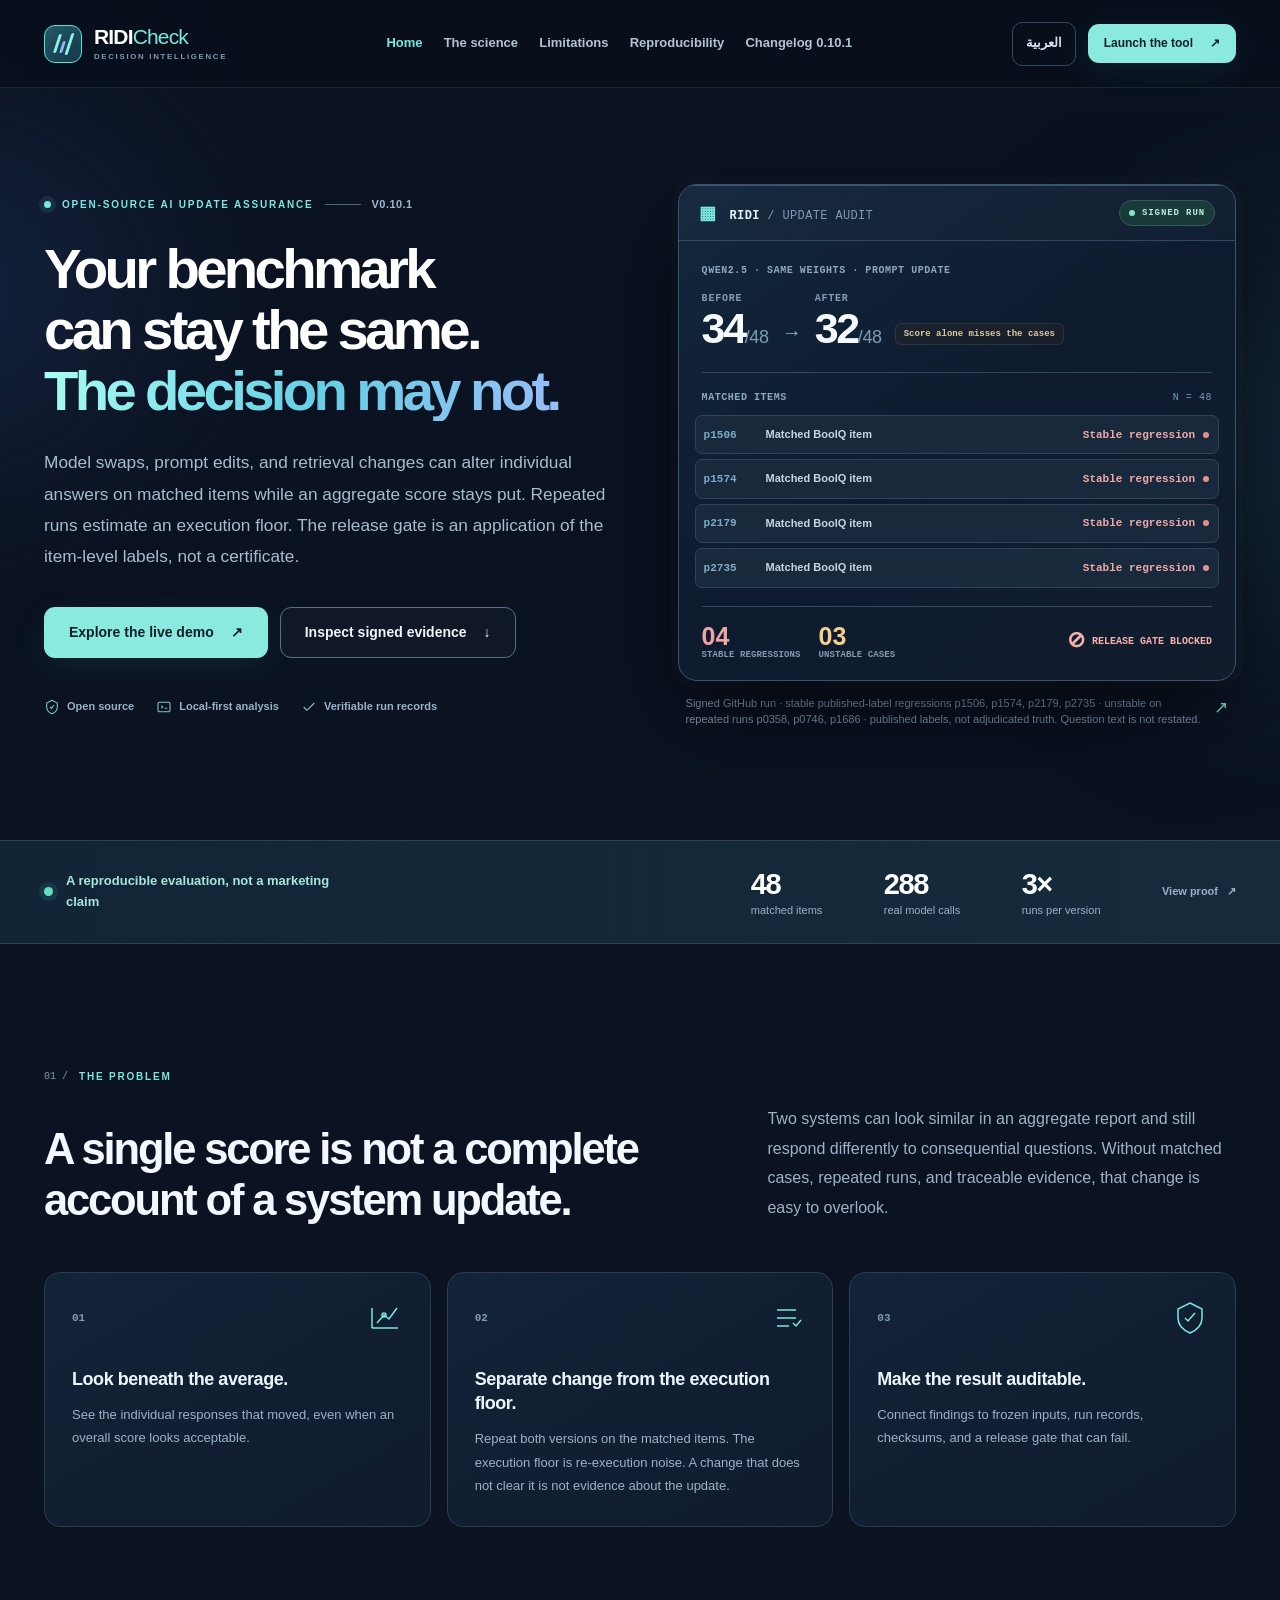
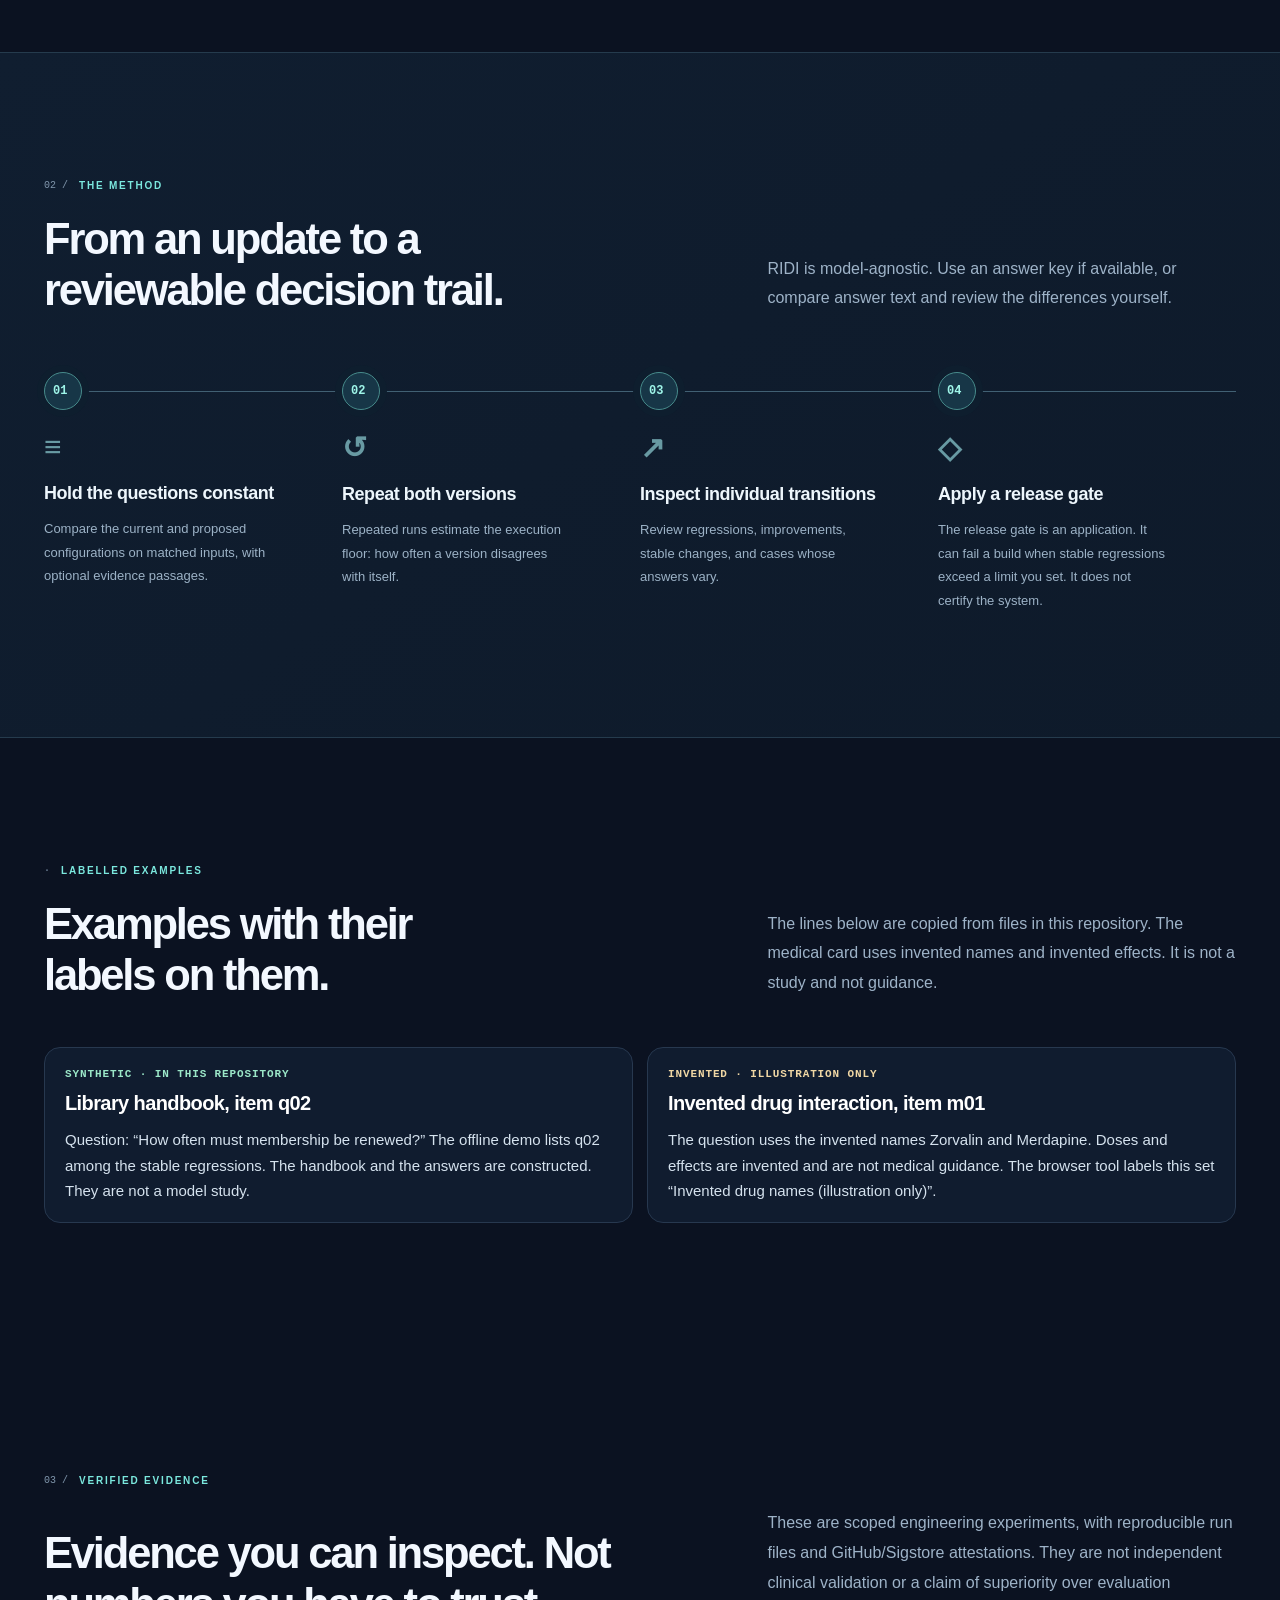
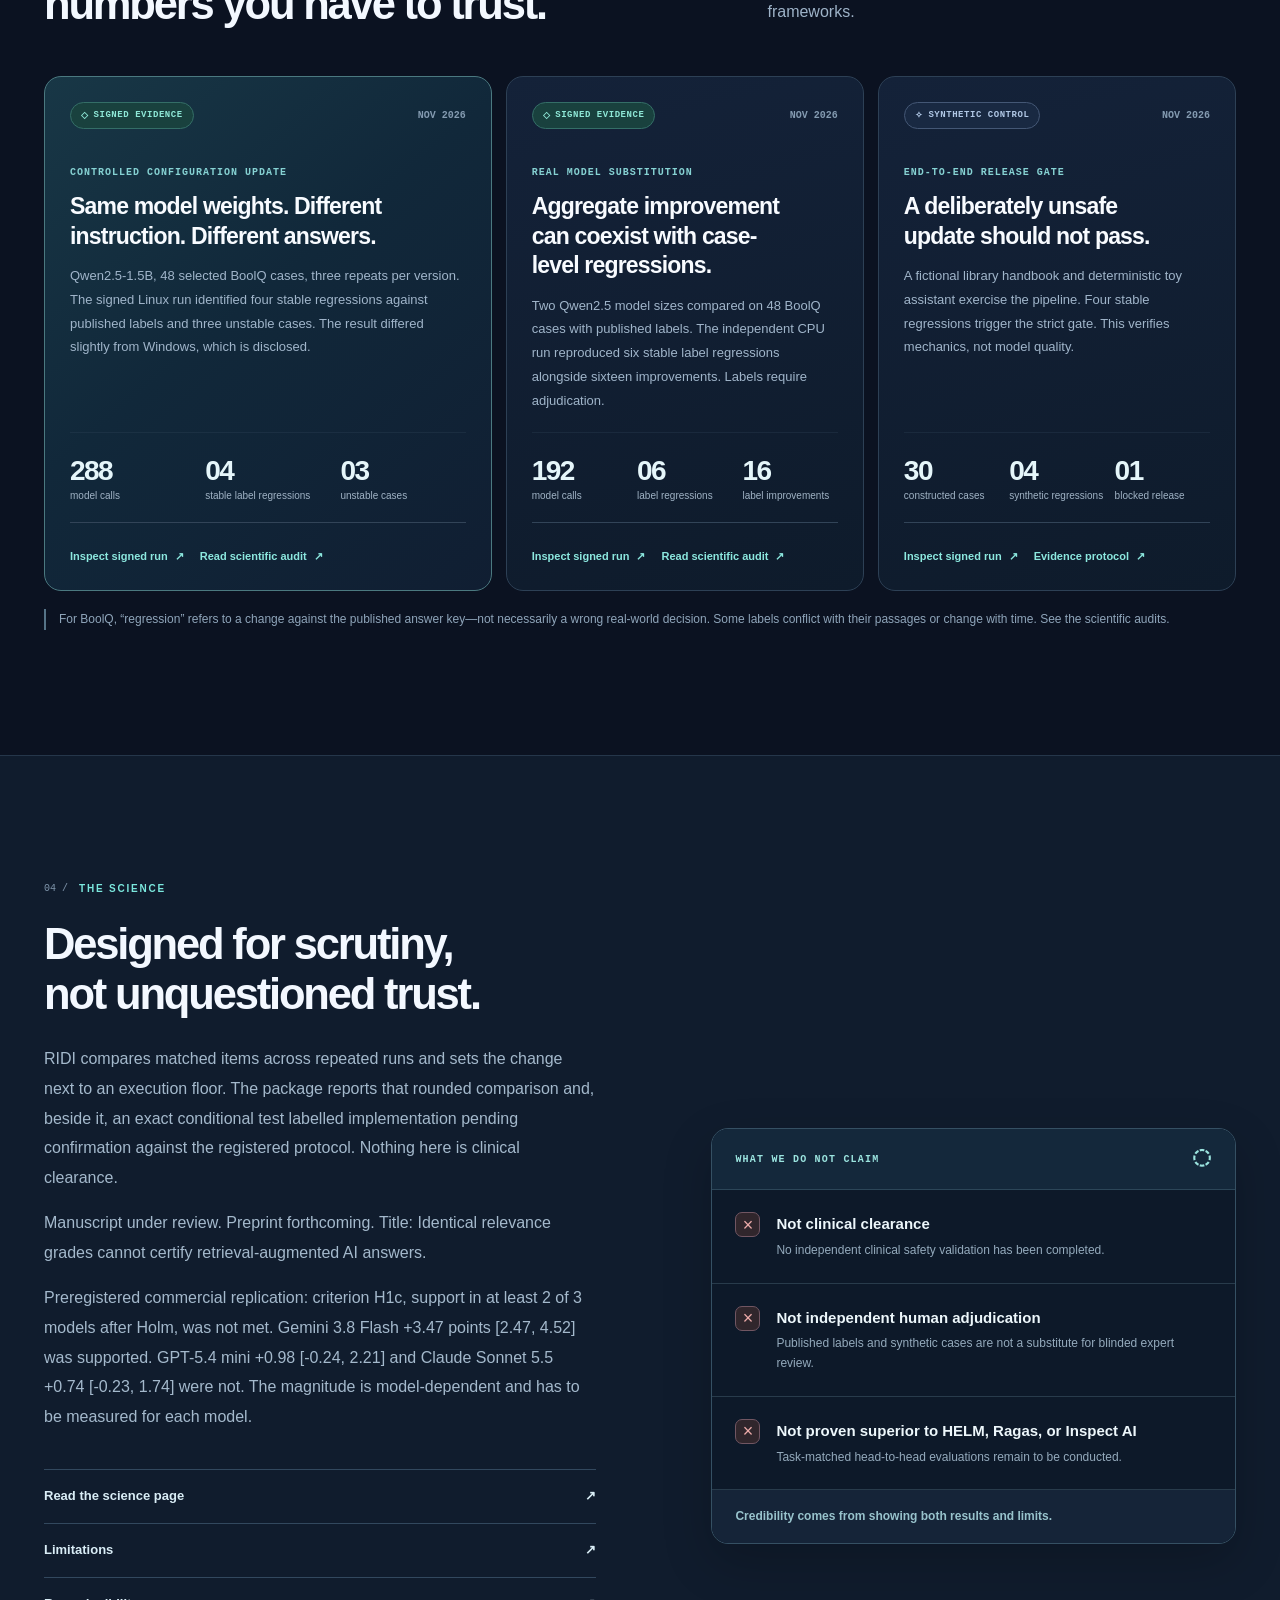
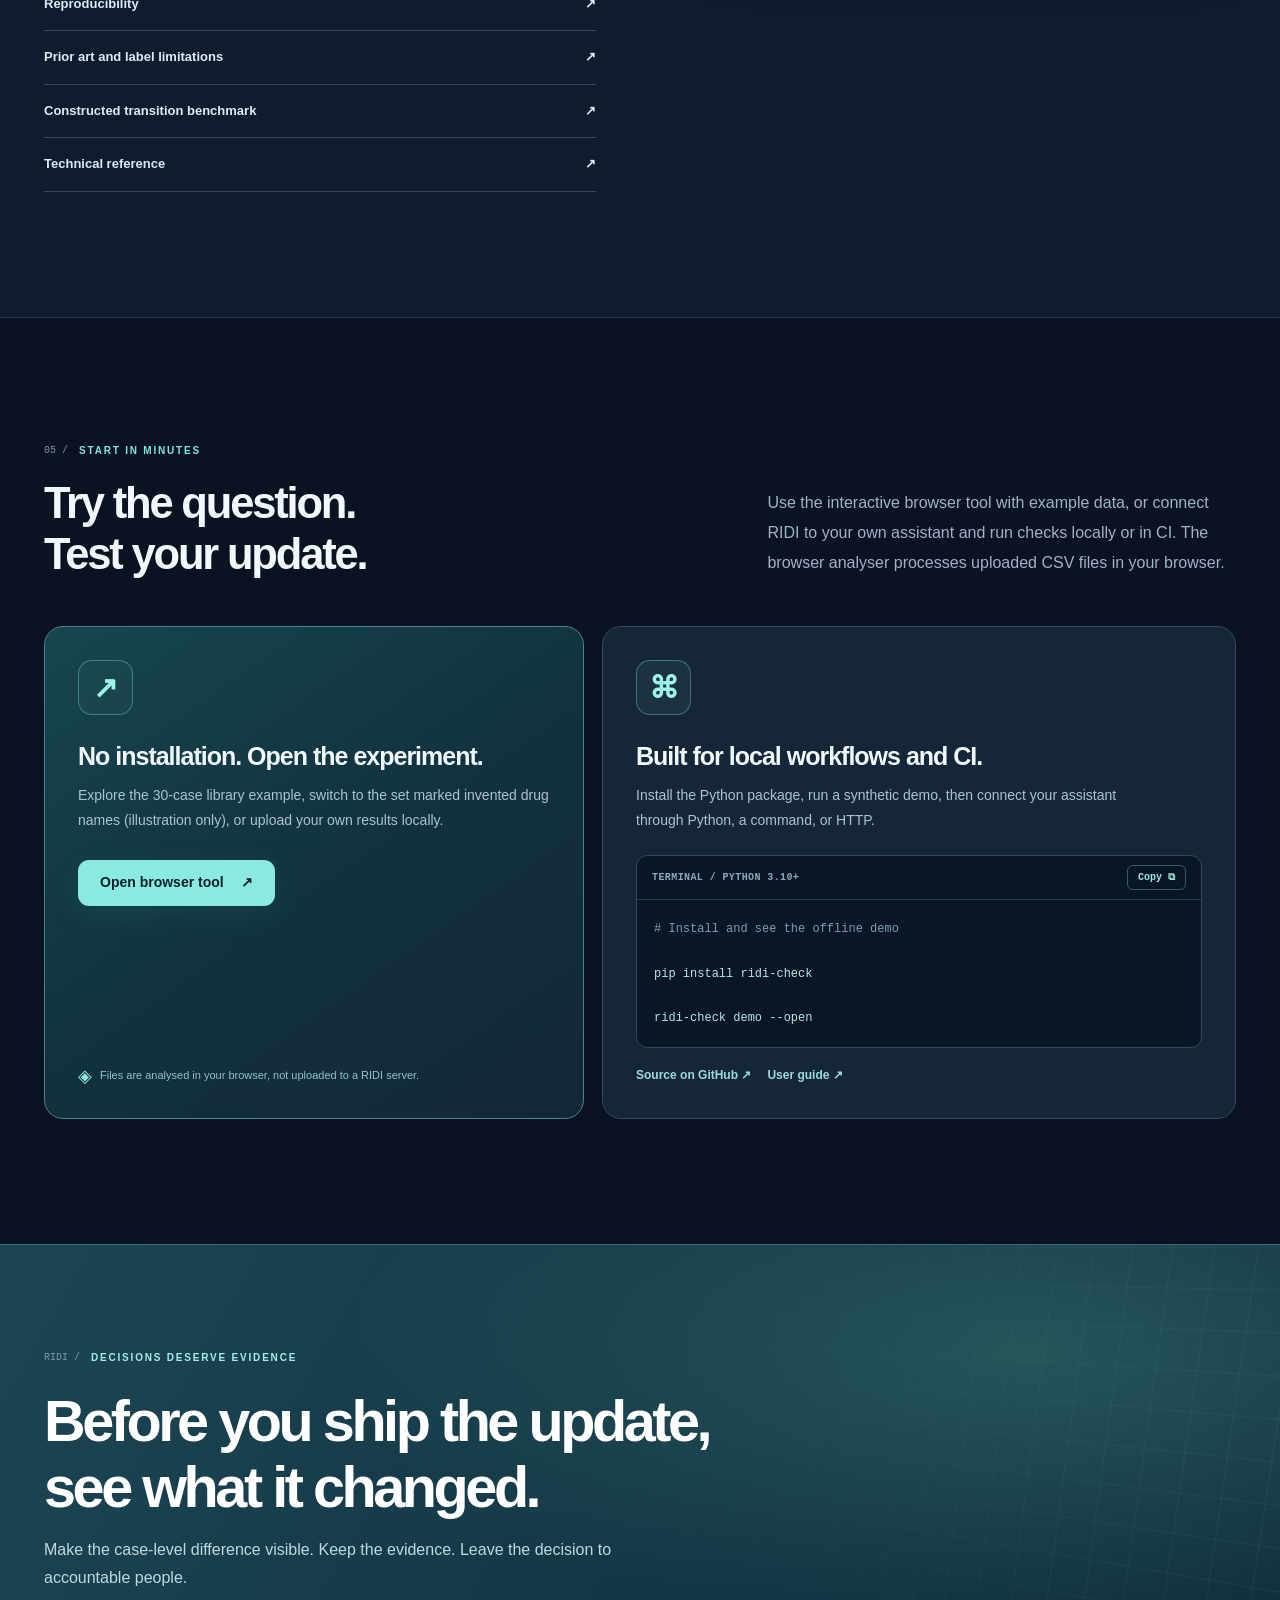
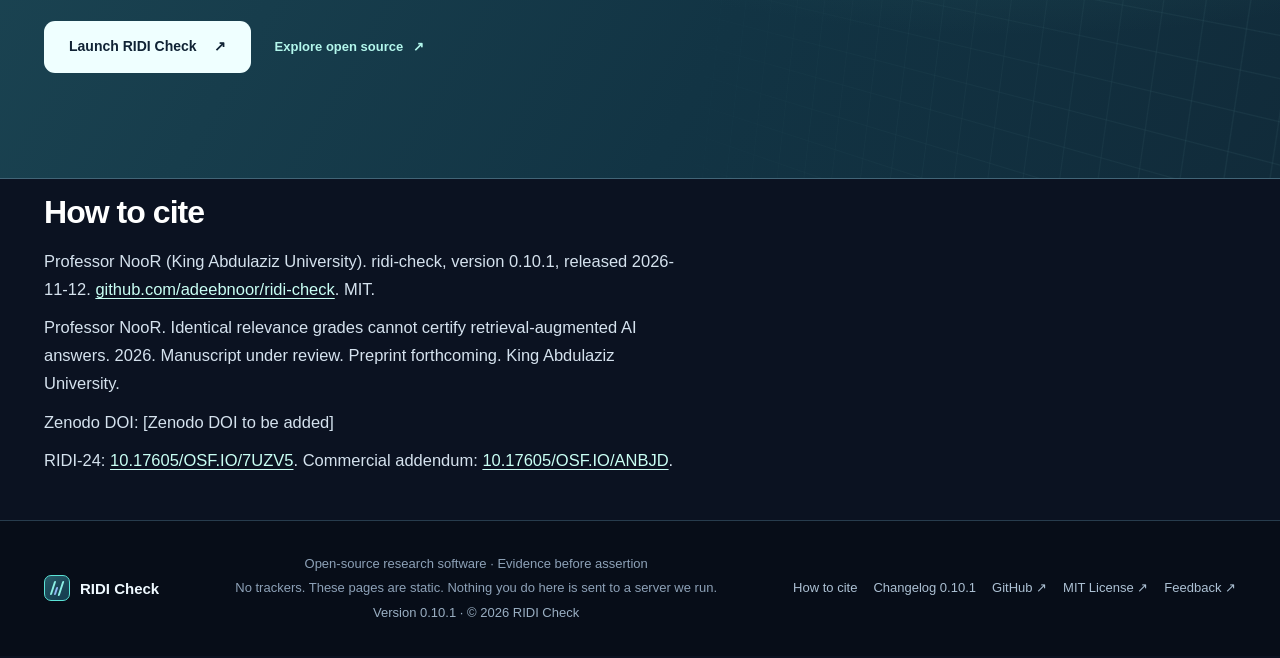
==== index.html @ 05c7e0d1 "Bring the public site in line with research-software practice. Shared navigation, citation metadata," ====
<!doctype html>
<html lang="en" dir="ltr">
<head>
  <meta charset="utf-8">
  <meta name="viewport" content="width=device-width, initial-scale=1, viewport-fit=cover">
  <meta name="theme-color" content="#0b1221">
  <meta name="description" content="RIDI Check examines how AI system updates change individual answers, not just aggregate scores. Repeat runs, inspect transitions, and verify signed evaluation evidence. Open source.">
  <meta property="og:type" content="website">
  <meta property="og:title" content="RIDI Check — Decisions deserve more than a score">
  <meta property="og:description" content="See the answer changes that aggregate scores can hide. Repeat, review, and verify AI updates with auditable evidence.">
  <meta property="og:url" content="https://adeebnoor.github.io/ridi-check/">
  <meta property="og:image" content="https://adeebnoor.github.io/ridi-check/assets/og-card.png">
  <meta property="og:image:type" content="image/png">
  <meta property="og:image:width" content="1200">
  <meta property="og:image:height" content="630">
  <meta name="twitter:card" content="summary_large_image">
  <meta name="color-scheme" content="dark">
  <meta name="referrer" content="no-referrer">
  <meta http-equiv="Content-Security-Policy" content="default-src 'self'; script-src 'self' 'sha256-CpORS9zPgYGpFC2zSG7kguyPdAtfbXlr6a6F9DjaNe8='; style-src 'self'; img-src 'self'; font-src 'self'; connect-src 'none'; object-src 'none'; base-uri 'self'; form-action 'none'">
  <meta name="citation_title" content="ridi-check">
  <meta name="citation_author" content="Professor NooR">
  <meta name="citation_publication_date" content="2026/11/12">
  <meta name="citation_language" content="en">
  <meta name="citation_public_url" content="https://github.com/adeebnoor/ridi-check">
  <meta name="citation_abstract" content="Compare two versions of a retrieval-augmented assistant on matched items. Repeated runs estimate an execution floor. The release gate is an application of the item-level labels.">
  <meta name="twitter:title" content="RIDI Check — Decisions deserve more than a score">
  <meta name="twitter:description" content="See the answer changes that aggregate scores can hide. Repeat, review, and verify AI updates with auditable evidence.">
  <meta name="twitter:image" content="https://adeebnoor.github.io/ridi-check/assets/og-card.png">
  <link rel="canonical" href="https://adeebnoor.github.io/ridi-check/">
  <link rel="icon" type="image/svg+xml" href="./assets/favicon.svg">
  <link rel="stylesheet" href="./assets/site.css">
  <script type="application/ld+json">{"@context":"https://schema.org","@graph":[{"@type":"SoftwareSourceCode","name":"ridi-check","description":"Compare two versions of a retrieval-augmented assistant on matched items. Repeated runs estimate an execution floor. The release gate is an application of the item-level labels.","codeRepository":"https://github.com/adeebnoor/ridi-check","url":"https://adeebnoor.github.io/ridi-check/","version":"0.10.1","datePublished":"2026-11-12","license":"https://opensource.org/licenses/MIT","programmingLanguage":"Python","author":{"@type":"Person","name":"Professor NooR","affiliation":{"@type":"CollegeOrUniversity","name":"King Abdulaziz University"}}},{"@type":"ScholarlyArticle","name":"Identical relevance grades cannot certify retrieval-augmented AI answers","author":{"@type":"Person","name":"Professor NooR","affiliation":{"@type":"CollegeOrUniversity","name":"King Abdulaziz University"}},"datePublished":"2026","description":"Manuscript under review. Preprint forthcoming. [Zenodo DOI to be added]","isAccessibleForFree":true}]}</script>
  <script src="./assets/site.js" defer></script>
  <title>RIDI Check — Decisions deserve more than a score</title>
</head>
<body>
  <a class="skip-link" href="#main" data-i18n="skip">Skip to content</a>
  <div class="ambient ambient-a" aria-hidden="true"></div>
  <div class="ambient ambient-b" aria-hidden="true"></div>

  <header class="site-header">
    <div class="shell header-inner">
      <a class="brand" href="#top">
        <span class="brand-symbol" aria-hidden="true"><span></span><span></span><span></span></span>
        <span class="brand-type">RIDI<span class="brand-light">Check</span><small>DECISION INTELLIGENCE</small></span>
      </a>
      <nav class="nav-links" id="primaryNav" aria-label="Main navigation">
        <a href="./index.html" data-i18n="navHome" aria-current="page">Home</a>
        <a href="./research.html" data-i18n="navScience">The science</a>
        <a href="./limitations.html" data-i18n="navLimits">Limitations</a>
        <a href="./reproducibility.html" data-i18n="navRepro">Reproducibility</a>
        <a href="https://github.com/adeebnoor/ridi-check/blob/main/CHANGELOG.md" target="_blank" rel="noopener noreferrer" data-i18n="navChangelog">Changelog 0.10.1</a>
      </nav>
      <div class="header-actions">
        <button type="button" class="lang-switch" id="langSwitch" aria-label="Switch to Arabic" lang="ar">العربية</button>
        <a class="btn btn-primary btn-sm header-cta" href="./web/ridi-update-check.html"><span data-i18n="launch">Launch the tool</span><span class="arrow" aria-hidden="true">↗</span></a>
        <button class="menu-toggle" type="button" id="menuToggle" aria-controls="primaryNav" aria-expanded="false" aria-label="Open navigation"><span></span><span></span></button>
      </div>
    </div>
  </header>

  <main id="main">
    <section class="hero shell" id="top" aria-labelledby="heroTitle">
      <div class="hero-copy">
        <div class="eyebrow"><span class="pulse-dot" aria-hidden="true"></span><span data-i18n="eyebrow">OPEN-SOURCE AI UPDATE ASSURANCE</span><span class="eyebrow-line"></span><span class="eyebrow-v">v0.10.1</span></div>
        <h1 id="heroTitle"><span data-i18n="heroLine1">Your benchmark</span><span data-i18n="heroLine2">can stay the same.</span><span class="hero-em" data-i18n="heroLine3">The decision may not.</span></h1>
        <p class="hero-lead" data-i18n="heroLead">Model swaps, prompt edits, and retrieval changes can alter individual answers on matched items while an aggregate score stays put. Repeated runs estimate an execution floor. The release gate is an application of the item-level labels, not a certificate.</p>
        <div class="hero-actions">
          <a class="btn btn-primary btn-lg" href="./web/ridi-update-check.html"><span data-i18n="heroCta">Explore the live demo</span><span aria-hidden="true">↗</span></a>
          <a class="btn btn-outline btn-lg" href="#evidence"><span data-i18n="heroSecondary">Inspect signed evidence</span><span aria-hidden="true">↓</span></a>
        </div>
        <div class="hero-trust">
          <span><svg viewBox="0 0 24 24" fill="none" stroke="currentColor" stroke-width="1.6" aria-hidden="true"><path d="M12 2 4 6v6c0 5 3.4 8.5 8 10 4.6-1.5 8-5 8-10V6l-8-4Z"/><path d="m9 12 2 2 4-5"/></svg><span data-i18n="trustOpen">Open source</span></span>
          <span><svg viewBox="0 0 24 24" fill="none" stroke="currentColor" stroke-width="1.6" aria-hidden="true"><rect x="3" y="5" width="18" height="14" rx="2"/><path d="m8 10 2 2-2 2M13 14h4"/></svg><span data-i18n="trustLocal">Local-first analysis</span></span>
          <span><svg viewBox="0 0 24 24" fill="none" stroke="currentColor" stroke-width="1.6" aria-hidden="true"><path d="m4 12 5 5L20 6"/></svg><span data-i18n="trustEvidence">Verifiable run records</span></span>
        </div>
      </div>

      <div class="hero-visual" role="figure" aria-label="Signed GitHub run: 34 of 48 before, 32 of 48 after, four stable published-label regressions (p1506, p1574, p2179, p2735) and three unstable cases (p0358, p0746, p1686). Question text is not restated.">
        <div class="visual-glow" aria-hidden="true"></div>
        <div class="monitor">
          <div class="monitor-top">
            <div class="monitor-logo"><span class="mini-grid" aria-hidden="true">▦</span> RIDI<span class="mono-muted"> / UPDATE AUDIT</span></div>
            <span class="monitor-status"><span class="status-dot"></span><span data-i18n="monitorSigned">SIGNED RUN</span></span>
          </div>
          <div class="monitor-body">
            <div class="monitor-overline" data-i18n="monitorStudy">QWEN2.5 · SAME WEIGHTS · PROMPT UPDATE</div>
            <div class="score-comparison">
              <div><span class="metric-label" data-i18n="monitorBefore">BEFORE</span><strong>34<span>/48</span></strong></div>
              <span class="score-comparison-arrow" aria-hidden="true">→</span>
              <div><span class="metric-label" data-i18n="monitorAfter">AFTER</span><strong>32<span>/48</span></strong></div>
              <span class="score-pill" data-i18n="monitorNotEnough">Score alone misses the cases</span>
            </div>
            <div class="monitor-divider"></div>
            <div class="monitor-subhead"><span data-i18n="monitorTransitions">MATCHED ITEMS</span><span class="mono-muted">N = 48</span></div>
            <ul class="transition-list">
              <li class="transition-row"><span class="trans-id">p1506</span><span class="trans-question" data-i18n="caseItem">Matched BoolQ item</span><span class="trans-answer"><strong data-i18n="caseReg">Stable regression</strong></span><span class="trans-indicator" aria-hidden="true"></span></li>
              <li class="transition-row"><span class="trans-id">p1574</span><span class="trans-question" data-i18n="caseItem">Matched BoolQ item</span><span class="trans-answer"><strong data-i18n="caseReg">Stable regression</strong></span><span class="trans-indicator" aria-hidden="true"></span></li>
              <li class="transition-row"><span class="trans-id">p2179</span><span class="trans-question" data-i18n="caseItem">Matched BoolQ item</span><span class="trans-answer"><strong data-i18n="caseReg">Stable regression</strong></span><span class="trans-indicator" aria-hidden="true"></span></li>
              <li class="transition-row"><span class="trans-id">p2735</span><span class="trans-question" data-i18n="caseItem">Matched BoolQ item</span><span class="trans-answer"><strong data-i18n="caseReg">Stable regression</strong></span><span class="trans-indicator" aria-hidden="true"></span></li>
            </ul>
            <div class="monitor-bottom">
              <div class="flag-stat"><span class="flag-num">04</span><span data-i18n="flagReg">STABLE REGRESSIONS</span></div>
              <div class="flag-stat"><span class="flag-num warning">03</span><span data-i18n="flagUnst">UNSTABLE CASES</span></div>
              <span class="release-state"><span aria-hidden="true">⊘</span><span data-i18n="releaseBlocked">RELEASE GATE BLOCKED</span></span>
            </div>
          </div>
        </div>
        <div class="visual-caption"><span data-i18n="visualCaption">Signed GitHub run · stable published-label regressions p1506, p1574, p2179, p2735 · unstable on repeated runs p0358, p0746, p1686 · published labels, not adjudicated truth. Question text is not restated.</span><a href="https://github.com/adeebnoor/ridi-check/actions/runs/43317397792" target="_blank" rel="noopener noreferrer" aria-label="View the signed run on GitHub">↗</a></div>
      </div>
    </section>

    <div class="evidence-ribbon">
      <div class="shell ribbon-inner">
        <div class="ribbon-title"><span class="ribbon-dot"></span><span data-i18n="ribbonTitle">A reproducible evaluation, not a marketing claim</span></div>
        <div class="ribbon-facts">
          <div><strong>48</strong><span data-i18n="ribbonCases">matched items</span></div>
          <div><strong>288</strong><span data-i18n="ribbonCalls">real model calls</span></div>
          <div><strong>3×</strong><span data-i18n="ribbonRepeats">runs per version</span></div>
          <a href="https://github.com/adeebnoor/ridi-check/actions/runs/43317397792" target="_blank" rel="noopener noreferrer" class="ribbon-link"><span data-i18n="ribbonProof">View proof</span><span aria-hidden="true">↗</span></a>
        </div>
      </div>
    </div>

    <section class="section shell" id="problem">
      <div class="section-intro">
        <span class="section-kicker"><span class="kicker-index">01 /</span> <span data-i18n="whyKicker">THE PROBLEM</span></span>
        <div class="intro-grid">
          <h2 data-i18n="whyTitle">A single score is not a complete account of a system update.</h2>
          <p data-i18n="whyBody">Two systems can look similar in an aggregate report and still respond differently to consequential questions. Without matched cases, repeated runs, and traceable evidence, that change is easy to overlook.</p>
        </div>
      </div>
      <div class="principles">
        <article class="principle"><div class="principle-icon"><span>01</span><svg viewBox="0 0 36 36" fill="none" stroke="currentColor" stroke-width="1.5" aria-hidden="true"><path d="M5 28V8m0 20h26M10 23l7-8 5 4 8-11"/><circle cx="17" cy="15" r="2"/></svg></div><h3 data-i18n="p1Title">Look beneath the average.</h3><p data-i18n="p1Body">See the individual responses that moved, even when an overall score looks acceptable.</p></article>
          <article class="principle"><div class="principle-icon"><span>02</span><svg viewBox="0 0 36 36" fill="none" stroke="currentColor" stroke-width="1.5" aria-hidden="true"><path d="M8 10h19m-19 8h19m-19 8h12"/><path d="m24 23 3 3 5-6"/></svg></div><h3 data-i18n="p2Title">Separate change from the execution floor.</h3><p data-i18n="p2Body">Repeat both versions on the matched items. The execution floor is re-execution noise. A change that does not clear it is not evidence about the update.</p></article>
        <article class="principle"><div class="principle-icon"><span>03</span><svg viewBox="0 0 36 36" fill="none" stroke="currentColor" stroke-width="1.5" aria-hidden="true"><path d="m18 3 12 6v9c0 7-5 12-12 15C11 30 6 25 6 18V9L18 3Z"/><path d="m13 18 3 3 7-8"/></svg></div><h3 data-i18n="p3Title">Make the result auditable.</h3><p data-i18n="p3Body">Connect findings to frozen inputs, run records, checksums, and a release gate that can fail.</p></article>
      </div>
    </section>

    <section class="section method-section" id="method">
      <div class="shell">
        <div class="section-intro">
          <span class="section-kicker"><span class="kicker-index">02 /</span> <span data-i18n="howKicker">THE METHOD</span></span>
          <div class="intro-grid"><h2 data-i18n="howTitle">From an update to a reviewable decision trail.</h2><p data-i18n="howBody">RIDI is model-agnostic. Use an answer key if available, or compare answer text and review the differences yourself.</p></div>
        </div>
        <div class="steps">
          <article class="step"><span class="step-number">01</span><div class="step-icon" aria-hidden="true">≡</div><h3 data-i18n="step1Title">Hold the questions constant</h3><p data-i18n="step1Body">Compare the current and proposed configurations on matched inputs, with optional evidence passages.</p></article>
          <article class="step"><span class="step-number">02</span><div class="step-icon" aria-hidden="true">↺</div><h3 data-i18n="step2Title">Repeat both versions</h3><p data-i18n="step2Body">Repeated runs estimate the execution floor: how often a version disagrees with itself.</p></article>
          <article class="step"><span class="step-number">03</span><div class="step-icon" aria-hidden="true">↗</div><h3 data-i18n="step3Title">Inspect individual transitions</h3><p data-i18n="step3Body">Review regressions, improvements, stable changes, and cases whose answers vary.</p></article>
          <article class="step"><span class="step-number">04</span><div class="step-icon" aria-hidden="true">◇</div><h3 data-i18n="step4Title">Apply a release gate</h3><p data-i18n="step4Body">The release gate is an application. It can fail a build when stable regressions exceed a limit you set. It does not certify the system.</p></article>
        </div>
      </div>
    </section>

    <section class="section shell" id="examples" aria-labelledby="examplesTitle">
      <div class="section-intro">
        <span class="section-kicker"><span class="kicker-index">·</span> <span data-i18n="examplesKicker">LABELLED EXAMPLES</span></span>
        <div class="intro-grid">
          <h2 id="examplesTitle" data-i18n="examplesTitle">Examples with their labels on them.</h2>
          <p data-i18n="examplesBody">The lines below are copied from files in this repository. The medical card uses invented names and invented effects. It is not a study and not guidance.</p>
        </div>
      </div>
      <div class="example-grid">
        <article class="example-card">
          <p class="example-kicker safe" data-i18n="ex1Kicker">SYNTHETIC · IN THIS REPOSITORY</p>
          <h3 data-i18n="ex1Title">Library handbook, item q02</h3>
          <p data-i18n="ex1Body">Question: “How often must membership be renewed?” The offline demo lists q02 among the stable regressions. The handbook and the answers are constructed. They are not a model study.</p>
        </article>
        <article class="example-card">
          <p class="example-kicker" data-i18n="ex2Kicker">INVENTED · ILLUSTRATION ONLY</p>
          <h3 data-i18n="ex2Title">Invented drug interaction, item m01</h3>
          <p data-i18n="ex2Body">The question uses the invented names Zorvalin and Merdapine. Doses and effects are invented and are not medical guidance. The browser tool labels this set “Invented drug names (illustration only)”.</p>
        </article>
      </div>
    </section>

    <section class="section shell" id="evidence">
      <div class="section-intro">
        <span class="section-kicker"><span class="kicker-index">03 /</span> <span data-i18n="evidenceKicker">VERIFIED EVIDENCE</span></span>
        <div class="intro-grid"><h2 data-i18n="evidenceTitle">Evidence you can inspect. Not numbers you have to trust.</h2><p data-i18n="evidenceBody">These are scoped engineering experiments, with reproducible run files and GitHub/Sigstore attestations. They are not independent clinical validation or a claim of superiority over evaluation frameworks.</p></div>
      </div>
      <div class="evidence-grid">
        <article class="evidence-card evidence-primary">
          <div class="evidence-meta"><span class="proof-mark"><span aria-hidden="true">◇</span> <span data-i18n="signedEvidence">SIGNED EVIDENCE</span></span><span class="date">NOV 2026</span></div>
          <div class="evidence-content"><span class="evidence-type" data-i18n="study1Type">CONTROLLED CONFIGURATION UPDATE</span><h3 data-i18n="study1Title">Same model weights. Different instruction. Different answers.</h3><p data-i18n="study1Body">Qwen2.5-1.5B, 48 selected BoolQ cases, three repeats per version. The signed Linux run identified four stable regressions against published labels and three unstable cases. The result differed slightly from Windows, which is disclosed.</p></div>
          <div class="evidence-numbers"><div><strong>288</strong><span data-i18n="studyCalls">model calls</span></div><div><strong>04</strong><span data-i18n="study1Reg">stable label regressions</span></div><div><strong>03</strong><span data-i18n="study1Var">unstable cases</span></div></div>
          <div class="evidence-links"><a href="https://github.com/adeebnoor/ridi-check/actions/runs/43317397792" target="_blank" rel="noopener noreferrer"><span data-i18n="seeSignedRun">Inspect signed run</span><span aria-hidden="true">↗</span></a><a href="https://github.com/adeebnoor/ridi-check/blob/main/docs/research/same_weights_prompt_update_20261113.md" target="_blank" rel="noopener noreferrer"><span data-i18n="readStudy">Read scientific audit</span><span aria-hidden="true">↗</span></a></div>
        </article>
        <article class="evidence-card">
          <div class="evidence-meta"><span class="proof-mark"><span aria-hidden="true">◇</span> <span data-i18n="signedEvidence">SIGNED EVIDENCE</span></span><span class="date">NOV 2026</span></div>
          <div class="evidence-content"><span class="evidence-type" data-i18n="study2Type">REAL MODEL SUBSTITUTION</span><h3 data-i18n="study2Title">Aggregate improvement can coexist with case-level regressions.</h3><p data-i18n="study2Body">Two Qwen2.5 model sizes compared on 48 BoolQ cases with published labels. The independent CPU run reproduced six stable label regressions alongside sixteen improvements. Labels require adjudication.</p></div>
          <div class="evidence-numbers"><div><strong>192</strong><span data-i18n="studyCalls">model calls</span></div><div><strong>06</strong><span data-i18n="study2Reg">label regressions</span></div><div><strong>16</strong><span data-i18n="study2Gain">label improvements</span></div></div>
          <div class="evidence-links"><a href="https://github.com/adeebnoor/ridi-check/actions/runs/43312668253" target="_blank" rel="noopener noreferrer"><span data-i18n="seeSignedRun">Inspect signed run</span><span aria-hidden="true">↗</span></a><a href="https://github.com/adeebnoor/ridi-check/blob/main/experiments/qwen_cpu_pilot/SCIENTIFIC_AUDIT.md" target="_blank" rel="noopener noreferrer"><span data-i18n="readStudy">Read scientific audit</span><span aria-hidden="true">↗</span></a></div>
        </article>
        <article class="evidence-card">
          <div class="evidence-meta"><span class="proof-mark proof-mark-muted"><span aria-hidden="true">✧</span> <span data-i18n="syntheticControl">SYNTHETIC CONTROL</span></span><span class="date">NOV 2026</span></div>
          <div class="evidence-content"><span class="evidence-type" data-i18n="study3Type">END-TO-END RELEASE GATE</span><h3 data-i18n="study3Title">A deliberately unsafe update should not pass.</h3><p data-i18n="study3Body">A fictional library handbook and deterministic toy assistant exercise the pipeline. Four stable regressions trigger the strict gate. This verifies mechanics, not model quality.</p></div>
          <div class="evidence-numbers"><div><strong>30</strong><span data-i18n="study3Cases">constructed cases</span></div><div><strong>04</strong><span data-i18n="study3Reg">synthetic regressions</span></div><div><strong>01</strong><span data-i18n="study3Gate">blocked release</span></div></div>
          <div class="evidence-links"><a href="https://github.com/adeebnoor/ridi-check/actions/runs/43308859544" target="_blank" rel="noopener noreferrer"><span data-i18n="seeSignedRun">Inspect signed run</span><span aria-hidden="true">↗</span></a><a href="https://github.com/adeebnoor/ridi-check/blob/main/docs/EVIDENCE.md" target="_blank" rel="noopener noreferrer"><span data-i18n="readProtocol">Evidence protocol</span><span aria-hidden="true">↗</span></a></div>
        </article>
      </div>
      <p class="evidence-footnote" data-i18n="evidenceFootnote">For BoolQ, “regression” refers to a change against the published answer key—not necessarily a wrong real-world decision. Some labels conflict with their passages or change with time. See the scientific audits.</p>
    </section>

    <section class="section research-section" id="research">
      <div class="shell research-grid">
        <div class="research-copy">
          <span class="section-kicker"><span class="kicker-index">04 /</span> <span data-i18n="researchKicker">THE SCIENCE</span></span>
          <h2 data-i18n="researchTitle">Designed for scrutiny, not unquestioned trust.</h2>
          <p data-i18n="researchBody">RIDI compares matched items across repeated runs and sets the change next to an execution floor. The package reports that rounded comparison and, beside it, an exact conditional test labelled implementation pending confirmation against the registered protocol. Nothing here is clinical clearance.</p>
          <p data-i18n="manuscriptLine">Manuscript under review. Preprint forthcoming. Title: Identical relevance grades cannot certify retrieval-augmented AI answers.</p>
          <p data-i18n="replicationLine">Preregistered commercial replication: criterion H1c, support in at least 2 of 3 models after Holm, was not met. Gemini 3.8 Flash +3.47 points [2.47, 4.52] was supported. GPT-5.4 mini +0.98 [-0.24, 2.21] and Claude Sonnet 5.5 +0.74 [-0.23, 1.74] were not. The magnitude is model-dependent and has to be measured for each model.</p>
          <div class="research-links"><a href="./research.html"><span data-i18n="sciencePage">Read the science page</span><span aria-hidden="true">↗</span></a><a href="./limitations.html"><span data-i18n="navLimits">Limitations</span><span aria-hidden="true">↗</span></a><a href="./reproducibility.html"><span data-i18n="navRepro">Reproducibility</span><span aria-hidden="true">↗</span></a><a href="https://github.com/adeebnoor/ridi-check/blob/main/docs/research/prior_art_boolq_temporal_drift_20261113.md" target="_blank" rel="noopener noreferrer"><span data-i18n="priorArtLink">Prior art and label limitations</span><span aria-hidden="true">↗</span></a><a href="https://github.com/adeebnoor/ridi-check/tree/main/benchmarks/transitions" target="_blank" rel="noopener noreferrer"><span data-i18n="benchmarkLink">Constructed transition benchmark</span><span aria-hidden="true">↗</span></a><a href="https://github.com/adeebnoor/ridi-check/blob/main/docs/REFERENCE.md" target="_blank" rel="noopener noreferrer"><span data-i18n="referenceLink">Technical reference</span><span aria-hidden="true">↗</span></a></div>
        </div>
        <div class="research-panel">
          <div class="research-panel-header"><span data-i18n="researchNot">WHAT WE DO NOT CLAIM</span><span aria-hidden="true">◌</span></div>
          <div class="limit-row"><span class="limit-icon">×</span><div><h3 data-i18n="limit1Title">Not clinical clearance</h3><p data-i18n="limit1Body">No independent clinical safety validation has been completed.</p></div></div>
          <div class="limit-row"><span class="limit-icon">×</span><div><h3 data-i18n="limit2Title">Not independent human adjudication</h3><p data-i18n="limit2Body">Published labels and synthetic cases are not a substitute for blinded expert review.</p></div></div>
          <div class="limit-row"><span class="limit-icon">×</span><div><h3 data-i18n="limit3Title">Not proven superior to HELM, Ragas, or Inspect AI</h3><p data-i18n="limit3Body">Task-matched head-to-head evaluations remain to be conducted.</p></div></div>
          <div class="research-panel-footer"><span data-i18n="researchFooter">Credibility comes from showing both results and limits.</span></div>
        </div>
      </div>
    </section>

    <section class="section start-section shell" id="start">
      <div class="section-intro">
        <span class="section-kicker"><span class="kicker-index">05 /</span> <span data-i18n="startKicker">START IN MINUTES</span></span>
        <div class="intro-grid"><h2 data-i18n="startTitle">Try the question. Test your update.</h2><p data-i18n="startBody">Use the interactive browser tool with example data, or connect RIDI to your own assistant and run checks locally or in CI. The browser analyser processes uploaded CSV files in your browser.</p></div>
      </div>
      <div class="start-grid">
        <div class="start-card start-browser">
          <div class="start-icon" aria-hidden="true">↗</div>
          <h3 data-i18n="startBrowserTitle">No installation. Open the experiment.</h3>
          <p data-i18n="startBrowserBody">Explore the 30-case library example, switch to the set marked invented drug names (illustration only), or upload your own results locally.</p>
          <a class="btn btn-primary" href="./web/ridi-update-check.html"><span data-i18n="startBrowserCta">Open browser tool</span><span aria-hidden="true">↗</span></a>
          <span class="privacy-note"><span aria-hidden="true">◈</span><span data-i18n="privacyNote">Files are analysed in your browser, not uploaded to a RIDI server.</span></span>
        </div>
        <div class="start-card start-developer">
          <div class="start-icon" aria-hidden="true">⌘</div>
          <h3 data-i18n="startDevTitle">Built for local workflows and CI.</h3>
          <p data-i18n="startDevBody">Install the Python package, run a synthetic demo, then connect your assistant through Python, a command, or HTTP.</p>
          <div class="code-window"><div class="code-header"><span>TERMINAL / PYTHON 3.10+</span><button type="button" id="copyInstall" data-copy="pip install ridi-check&#10;ridi-check demo --open" aria-label="Copy installation commands" data-i18n-aria="copyAria"><span data-i18n="copyLabel">Copy</span><span aria-hidden="true">⧉</span></button></div><pre><code><span class="code-comment"># Install and see the offline demo</span>
<span class="code-cmd">pip install ridi-check</span>
<span class="code-cmd">ridi-check demo --open</span></code></pre></div>
          <div class="developer-links"><a href="https://github.com/adeebnoor/ridi-check" target="_blank" rel="noopener noreferrer"><span data-i18n="githubLink">Source on GitHub</span> ↗</a><a href="https://github.com/adeebnoor/ridi-check/blob/main/docs/USER_GUIDE.md" target="_blank" rel="noopener noreferrer"><span data-i18n="guideLink">User guide</span> ↗</a></div>
        </div>
      </div>
    </section>

    <section class="closing-section">
      <div class="shell closing-inner">
        <div class="closing-grid" aria-hidden="true"></div>
        <div class="closing-content">
          <span class="section-kicker"><span class="kicker-index">RIDI /</span> <span data-i18n="closingKicker">DECISIONS DESERVE EVIDENCE</span></span>
          <h2 data-i18n="closingTitle">Before you ship the update, see what it changed.</h2>
          <p data-i18n="closingBody">Make the case-level difference visible. Keep the evidence. Leave the decision to accountable people.</p>
          <div class="closing-actions"><a href="./web/ridi-update-check.html" class="btn btn-light btn-lg"><span data-i18n="closingCta">Launch RIDI Check</span><span aria-hidden="true">↗</span></a><a href="https://github.com/adeebnoor/ridi-check" target="_blank" rel="noopener noreferrer" class="closing-github"><span data-i18n="closingSource">Explore open source</span><span aria-hidden="true">↗</span></a></div>
        </div>
      </div>
    </section>
  </main>
  <section class="cite-block shell" id="cite" aria-labelledby="citeTitle">
    <h2 id="citeTitle" data-i18n="howToCite">How to cite</h2>
    <div data-lang-block="en">
      <p>Professor NooR (King Abdulaziz University). ridi-check, version 0.10.1, released 2026-11-12. <a href="https://github.com/adeebnoor/ridi-check" target="_blank" rel="noopener noreferrer">github.com/adeebnoor/ridi-check</a>. MIT.</p>
      <p>Professor NooR. Identical relevance grades cannot certify retrieval-augmented AI answers. 2026. Manuscript under review. Preprint forthcoming. King Abdulaziz University.</p>
      <p>Zenodo DOI: [Zenodo DOI to be added]</p>
      <p>RIDI-24: <a href="https://doi.org/10.17605/OSF.IO/7UZV5" target="_blank" rel="noopener noreferrer">10.17605/OSF.IO/7UZV5</a>. Commercial addendum: <a href="https://doi.org/10.17605/OSF.IO/ANBJD" target="_blank" rel="noopener noreferrer">10.17605/OSF.IO/ANBJD</a>.</p>
    </div>
    <div data-lang-block="ar" lang="ar" hidden>
      <p>الأستاذ نور (جامعة الملك عبدالعزيز). ridi-check، الإصدار 0.10.1، صدر في 2026-11-12. <a href="https://github.com/adeebnoor/ridi-check" target="_blank" rel="noopener noreferrer">github.com/adeebnoor/ridi-check</a>. رخصة MIT.</p>
      <p>الأستاذ نور. Identical relevance grades cannot certify retrieval-augmented AI answers. 2026. مخطوطة قيد المراجعة. النسخة الأولية ستصدر لاحقاً. جامعة الملك عبدالعزيز.</p>
      <p>معرّف Zenodo: [Zenodo DOI to be added]</p>
      <p>RIDI-24: <a href="https://doi.org/10.17605/OSF.IO/7UZV5" target="_blank" rel="noopener noreferrer">10.17605/OSF.IO/7UZV5</a>. الملحق التجاري: <a href="https://doi.org/10.17605/OSF.IO/ANBJD" target="_blank" rel="noopener noreferrer">10.17605/OSF.IO/ANBJD</a>.</p>
    </div>
  </section>
  <footer class="site-footer">
    <div class="shell footer-inner">
      <a class="footer-brand" href="./index.html" aria-label="RIDI Check home"><span class="brand-symbol mini" aria-hidden="true"><span></span><span></span><span></span></span> RIDI Check</a>
      <div class="footer-center"><span data-i18n="footerTag">Open-source research software · Evidence before assertion</span><span data-i18n="privacyFoot">No trackers. These pages are static. Nothing you do here is sent to a server we run.</span><span class="footer-copy">Version 0.10.1 · © <span id="year">2026</span> RIDI Check</span></div>
      <nav class="footer-links" aria-label="Footer">
        <a href="./research.html#cite" data-i18n="howToCite">How to cite</a>
        <a href="https://github.com/adeebnoor/ridi-check/blob/main/CHANGELOG.md" target="_blank" rel="noopener noreferrer" data-i18n="navChangelog">Changelog 0.10.1</a>
        <a href="https://github.com/adeebnoor/ridi-check" target="_blank" rel="noopener noreferrer">GitHub ↗</a>
        <a href="https://github.com/adeebnoor/ridi-check/blob/main/LICENSE" target="_blank" rel="noopener noreferrer">MIT License ↗</a>
        <a href="https://github.com/adeebnoor/ridi-check/issues" target="_blank" rel="noopener noreferrer" data-i18n="footerContact">Feedback ↗</a>
      </nav>
    </div>
  </footer>
</body>
</html>
---- assets/site.css ----
/* RIDI Check / research product landing.
   No third-party CSS, font, imagery, analytics, or tracking requests. */
:root {
  --bg:#0b1221;--bg-deep:#070d18;--panel:#101c2f;--panel-2:#142238;--panel-3:#1a2940;
  --white:#f7f9fd;--text:#d9e4ef;--muted:#95a7bf;--subtle:#71869f;--line:#27384f;
  --cyan:#7be8de;--cyan-deep:#38b9ad;--blue:#84b5ff;--danger:#f29a99;--amber:#facf7a;
  --radius:18px;--sans:Inter,"IBM Plex Sans","Segoe UI",Arial,Tahoma,"Noto Sans Arabic",sans-serif;
  --mono:"SFMono-Regular",Consolas,"Liberation Mono",Menlo,monospace;
}
*,*::before,*::after{box-sizing:border-box}
html{scroll-behavior:smooth;scroll-padding-top:100px;color-scheme:dark}
body{margin:0;background:var(--bg);color:var(--text);font:400 16px/1.58 var(--sans);-webkit-font-smoothing:antialiased;overflow-x:hidden}
button,a{font:inherit}button{cursor:pointer}a{color:inherit;text-decoration:none}
a:focus-visible,button:focus-visible{outline:3px solid var(--cyan);outline-offset:5px;border-radius:5px}
::selection{background:#2b8e91;color:white}
svg{display:block}
.shell{width:min(1240px,calc(100% - 88px));margin-inline:auto;position:relative}
.skip-link{position:fixed;top:-100px;left:16px;z-index:150;background:#fff;color:#101c2f;padding:11px 16px}
.skip-link:focus{top:12px}
.ambient{position:fixed;pointer-events:none;filter:blur(85px);opacity:.4;z-index:0}
.ambient-a{width:650px;height:520px;left:-390px;top:30px;background:radial-gradient(ellipse,#294c84,transparent 70%)}
.ambient-b{width:750px;height:630px;right:-440px;top:130px;background:radial-gradient(ellipse,#27556b,transparent 70%)}
.site-header{height:88px;display:flex;align-items:center;position:relative;z-index:40;border-bottom:1px solid rgba(144,167,193,.14);background:rgba(8,15,27,.76);backdrop-filter:blur(24px);-webkit-backdrop-filter:blur(24px)}
.header-inner{display:flex;align-items:center;justify-content:space-between;gap:22px;height:100%}
.brand{display:inline-flex;align-items:center;gap:12px;flex:none;color:#fff}
.brand-symbol{height:38px;width:38px;position:relative;border-radius:11px;border:1px solid #5be3d7;background:linear-gradient(145deg,#275663,#123449);display:inline-flex;align-items:center;justify-content:center;gap:3px;box-shadow:inset 0 0 15px #39e0d313}
.brand-symbol span{height:19px;width:3px;border-radius:3px;background:#8cf0e5;transform:skew(-18deg)}
.brand-symbol span:nth-child(2){height:12px;background:#91b6f4;transform:skew(-18deg) translateY(3px)}
.brand-symbol span:nth-child(3){height:22px;transform:skew(-18deg)}
.brand-symbol.mini{width:26px;height:26px;border-radius:7px;gap:2px}
.brand-symbol.mini span{height:14px;width:2px}.brand-symbol.mini span:nth-child(2){height:8px}.brand-symbol.mini span:nth-child(3){height:15px}
.brand-type{font-weight:800;line-height:1.06;letter-spacing:-.04em;font-size:21px}.brand-light{font-weight:450;color:var(--cyan)}
.brand-type small{display:block;font-size:7.8px;letter-spacing:.22em;color:#7f9ab5;font-weight:650;margin-top:4px}
.nav-links{display:flex;align-items:center;gap:clamp(14px,1.65vw,31px)}
.nav-links a{color:#b3c3d4;font-size:13px;font-weight:600;white-space:nowrap;transition:color .2s}
.nav-links a:hover,.nav-links a:focus-visible{color:var(--cyan)}
.header-actions{display:flex;align-items:center;gap:12px}
.lang-switch{background:none;border:1px solid #344961;border-radius:10px;color:#d3e4f7;font-size:13px;font-weight:650;white-space:nowrap;padding:10px 13px;min-height:44px;transition:background .2s,border-color .2s}
.lang-switch:hover{background:#17273c;border-color:#64829e}
.btn{display:inline-flex;align-items:center;justify-content:center;gap:17px;border-radius:11px;padding:13px 21px;font-size:14px;font-weight:750;line-height:1.25;white-space:nowrap;text-align:center;border:1px solid transparent;transition:transform .18s ease,background .18s ease,box-shadow .18s ease,border-color .18s ease}
.btn:hover{transform:translateY(-2px)}
.btn-primary{background:#8beae0;color:#092029;box-shadow:0 8px 32px #40c6c018}
.btn-primary:hover{background:#b0fff3;box-shadow:0 10px 32px #40c6c040}
.btn-sm{padding:11px 15px;font-size:12px}.btn-lg{padding:16px 24px;font-size:14px}
.btn-outline{background:#ffffff06;border-color:#547087;color:#f1f6fd}
.btn-outline:hover{border-color:var(--cyan);background:#172f42}
.btn-light{background:#efffff;color:#102335}
.btn-light:hover{background:white}
.menu-toggle{display:none;width:44px;height:44px;border:1px solid #354b62;background:#15243a;border-radius:10px;align-items:center;flex-direction:column;justify-content:center;gap:6px}
.menu-toggle span{width:17px;height:2px;background:#d6eaf2;border-radius:2px;transition:transform .2s}
.menu-toggle[aria-expanded="true"] span:first-child{transform:translateY(4px) rotate(45deg)}.menu-toggle[aria-expanded="true"] span:last-child{transform:translateY(-4px) rotate(-45deg)}
.hero{padding-top:clamp(70px,7.5vw,118px);padding-bottom:112px;display:grid;grid-template-columns:1.02fr 1fr;gap:clamp(38px,5vw,82px);align-items:center;min-height:690px}
.hero-copy{position:relative;z-index:2}
.eyebrow,.section-kicker{font-size:10px;letter-spacing:.18em;font-weight:800;display:flex;align-items:center;gap:11px;text-transform:uppercase;color:var(--cyan)}
.eyebrow-v{color:#a2b6cb;letter-spacing:.04em;font-size:11px;font-weight:600;white-space:nowrap}
.eyebrow-line{height:1px;width:36px;background:#50667d}
.pulse-dot{display:inline-block;width:7px;height:7px;border-radius:50%;background:var(--cyan);box-shadow:0 0 0 5px #67e2db1a;flex:none}
.hero h1{font-size:clamp(45px,4.4vw,70px);font-weight:790;letter-spacing:-.065em;line-height:1.085;color:#fff;margin:25px 0 0;max-width:700px}
.hero h1>span{display:block}
.hero-em{background:linear-gradient(110deg,#a9fff1 0%,#66cfe5 48%,#a3bafa 100%);-webkit-background-clip:text;background-clip:text;color:transparent}
.hero-lead{font-size:clamp(16px,1.35vw,18px);line-height:1.8;color:#a9bbcf;margin:26px 0 0;max-width:585px}
.hero-actions{display:flex;flex-wrap:wrap;gap:12px;margin-top:35px}
.hero-trust{display:flex;flex-wrap:wrap;gap:18px 22px;margin-top:40px;color:#9bb3c7;font-size:11px;font-weight:650}
.hero-trust>span{display:flex;align-items:center;gap:7px}
.hero-trust svg{height:16px;width:16px;color:#87c7cf}
.hero-visual{position:relative;min-width:0}
.visual-glow{position:absolute;inset:20px 0 0 0;filter:blur(45px);background:radial-gradient(ellipse at 50% 50%,#26527866,transparent 65%);z-index:0}
.monitor{position:relative;z-index:1;border-radius:19px;border:1px solid #39546e;overflow:hidden;background:linear-gradient(145deg,#13273c,#0e1b2f 50%,#111d2d);box-shadow:0 35px 90px #0008,0 0 0 7px #ffffff04}
.monitor:before{content:"";position:absolute;inset:0;border-top:1px solid #a5e6ee40;pointer-events:none}
.monitor-top{height:56px;display:flex;align-items:center;justify-content:space-between;gap:9px;border-bottom:1px solid #33485e;padding:0 20px;background:#ffffff04}
.monitor-logo{font:700 12px var(--mono);letter-spacing:.03em;color:#e5f2fa}
.mini-grid{color:var(--cyan);font-size:18px;margin-inline-end:6px}
.mono-muted{font-family:var(--mono);font-weight:500;color:#7e9ab5}
.monitor-status{font:700 9px var(--mono);letter-spacing:.1em;color:#b9eadb;border:1px solid #345b57;background:#1a3a3a;padding:7px 9px;border-radius:20px;white-space:nowrap;display:inline-flex;align-items:center;gap:7px}
.status-dot{background:#83e8c8;border-radius:50%;width:6px;height:6px}
.monitor-body{padding:24px 23px 20px}
.monitor-overline,.monitor-subhead{color:#8da8c0;font:700 10px var(--mono);letter-spacing:.055em}
.score-comparison{display:flex;align-items:flex-end;gap:13px;flex-wrap:wrap;margin-top:17px}
.score-comparison>div{display:flex;flex-direction:column;gap:3px}
.metric-label{font:600 10px var(--mono);letter-spacing:.08em;color:#819db8}
.score-comparison strong{font-size:43px;line-height:1;letter-spacing:-.055em;font-weight:750;font-variant-numeric:tabular-nums;color:#f6fbff}
.score-comparison strong span{font-size:18px;letter-spacing:-.02em;color:#7d9cb6;font-weight:500}
.score-comparison-arrow{font-size:20px;color:#85afbe;line-height:1;padding-bottom:8px}
.score-pill{font:600 9px var(--mono);padding:5px 8px;border:1px solid #6c696141;color:#dbc8a5;border-radius:6px;background:#302b2352;margin-bottom:5px}
.monitor-divider{height:1px;background:#31475c;margin:22px 0 19px}
.monitor-subhead{display:flex;justify-content:space-between;gap:14px}
.transition-list{list-style:none;margin:12px -7px 0;padding:0;display:flex;flex-direction:column;gap:5px}
.transition-row{display:grid;grid-template-columns:54px minmax(0,1fr) auto 7px;align-items:center;gap:8px;padding:10px 8px;background:#18293c;border:1px solid #2d4359;border-radius:7px;min-width:0}
.trans-id{font:600 11px var(--mono);color:#7facc9}.trans-question{font-size:11px;font-weight:550;color:#c6d5e6;white-space:nowrap;overflow:hidden;text-overflow:ellipsis}
.trans-answer{display:flex;gap:8px;align-items:center;font:650 11px var(--mono);white-space:nowrap}
.trans-answer em{font-style:normal;color:#a4d2b9}.trans-answer b{font-weight:400;color:#8eafc4}.trans-answer strong{color:#f0aaaa}
.trans-indicator{width:6px;height:6px;background:#e5908e;border-radius:50%}.trans-indicator.warn{background:#f6c878}
.fade-row{opacity:.72}.fade-row .trans-answer strong{color:#f6c878}
.monitor-bottom{display:flex;align-items:center;gap:18px;flex-wrap:wrap;border-top:1px solid #344b61;margin-top:18px;padding-top:17px}
.flag-stat{display:flex;flex-direction:column;gap:1px;font:650 9px var(--mono);letter-spacing:.01em;color:#879aaf}
.flag-num{font:750 25px var(--sans);line-height:1;color:#f0a5a5}.flag-num.warning{color:#f5d089}
.release-state{margin-inline-start:auto;font:700 10px var(--mono);color:#f3b1ac;white-space:nowrap;display:inline-flex;align-items:center;gap:7px}
.release-state>span:first-child{font-size:22px;line-height:1}
.visual-caption{display:flex;align-items:flex-start;justify-content:space-between;gap:12px;margin:14px 8px 0;font-size:11px;line-height:1.5;color:#829cb4}
.visual-caption a{font-size:17px;color:var(--cyan)}
.evidence-ribbon{background:linear-gradient(90deg,#112537,#152a3b);border-top:1px solid #2b4555;border-bottom:1px solid #2b4555;position:relative;z-index:2}
.ribbon-inner{display:flex;align-items:center;justify-content:space-between;gap:20px;min-height:102px}
.ribbon-title{display:flex;align-items:center;gap:13px;color:#a8e6db;font-size:13px;font-weight:700;max-width:300px}
.ribbon-dot{flex:none;height:9px;width:9px;background:#66dcc5;border-radius:50%;box-shadow:0 0 0 5px #4ad3c61c}
.ribbon-facts{display:flex;align-items:center;gap:clamp(24px,4.8vw,75px)}
.ribbon-facts>div{display:flex;flex-direction:column;align-items:flex-start;line-height:1.3;white-space:nowrap}
.ribbon-facts strong{font-size:29px;font-weight:800;letter-spacing:-.05em;color:#fff}
.ribbon-facts span{font-size:11px;color:#9bb2c7}
.ribbon-link{font-size:12px!important;color:#94e9db!important;font-weight:700;white-space:nowrap;display:flex;align-items:center;gap:9px}
.ribbon-link:hover{text-decoration:underline}
.section{padding-block:125px}
.section-intro{margin-bottom:46px}
.kicker-index{font-family:var(--mono);letter-spacing:0;color:#8096ac;font-weight:500}
.intro-grid{display:grid;grid-template-columns:1.15fr .85fr;align-items:end;gap:clamp(35px,7vw,120px);margin-top:20px}
.intro-grid h2,.research-copy h2{font-size:clamp(34px,3.4vw,51px);line-height:1.17;color:#f3f8ff;letter-spacing:-.05em;font-weight:750;margin:0;text-wrap:balance}
.intro-grid p{font-size:16px;line-height:1.85;color:#9eb3c8;margin:0 0 3px;max-width:490px}
.principles{display:grid;grid-template-columns:repeat(3,minmax(0,1fr));gap:16px}
.principle{padding:27px 27px 29px;border:1px solid #2b3c50;border-radius:16px;background:linear-gradient(150deg,#132338,#101b2d);min-height:255px;transition:transform .22s,border-color .22s}
.principle:hover{transform:translateY(-4px);border-color:#507180}
.principle-icon{display:flex;align-items:center;justify-content:space-between;margin-bottom:31px;color:var(--cyan)}
.principle-icon>span{font:700 11px var(--mono);color:#809cb5}
.principle-icon svg{width:36px;height:36px}
.principle h3,.step h3{color:#edf6fc;font-size:18px;letter-spacing:-.025em;font-weight:720;line-height:1.35;margin:0 0 12px}
.principle p,.step p{margin:0;color:#9cb2c6;font-size:13px;line-height:1.8}
.method-section{background:linear-gradient(145deg,#101e30,#0e1a2a);border-block:1px solid #253b4d}
.method-section .section-intro{margin-bottom:56px}
.steps{display:grid;grid-template-columns:repeat(4,minmax(0,1fr));gap:0;position:relative}
.steps:before{position:absolute;content:"";height:1px;top:19px;left:0;right:0;background:#416073}
.step{padding:0 24px 0 0;position:relative}
.step:before{content:"";display:block;width:38px;height:38px;background:#173647;border:1px solid #478b8b;box-shadow:0 0 0 7px #0e1e2e;border-radius:50%;position:absolute;top:0;left:0}
.step-number{position:relative;z-index:1;font:750 12px var(--mono);color:#9ff6e9;height:38px;display:flex;align-items:center;padding-inline-start:9px}
.step-icon{font:600 30px var(--sans);color:#689aa3;margin:20px 0 17px}
.step p{max-width:230px}
.evidence-grid{display:grid;grid-template-columns:1.25fr 1fr 1fr;gap:14px}
.evidence-card{min-width:0;display:flex;flex-direction:column;justify-content:space-between;padding:25px;border:1px solid #2d4055;border-radius:17px;background:linear-gradient(165deg,#142239,#0e1b2b);min-height:460px;transition:border-color .2s,transform .2s}
.evidence-card:hover{border-color:#547184;transform:translateY(-3px)}
.evidence-primary{background:linear-gradient(140deg,#183746,#11283a 45%,#101e32);border-color:#4b7980}
.evidence-meta{display:flex;align-items:center;justify-content:space-between;gap:8px}
.proof-mark{font:750 9px var(--mono);letter-spacing:.06em;border:1px solid #346e67;border-radius:20px;color:#8fe8d7;background:#19413e;padding:7px 10px;display:inline-flex;align-items:center;gap:5px;white-space:nowrap}
.proof-mark-muted{border-color:#445775;background:#192942;color:#b0c7e5}
.date{font:600 10px var(--mono);color:#849bb1;white-space:nowrap}
.evidence-content{margin:28px 0 20px}
.evidence-type{font:700 10px var(--mono);letter-spacing:.1em;color:#86d2d3}
.evidence-content h3{font-size:clamp(20px,1.8vw,27px);line-height:1.28;letter-spacing:-.036em;font-weight:730;color:#f8fbff;margin:10px 0 13px;text-wrap:balance}
.evidence-content p{font-size:13px;line-height:1.83;color:#a0b5ca;margin:0}
.evidence-numbers{display:grid;grid-template-columns:repeat(3,minmax(0,1fr));gap:10px;border-top:1px solid #3d52663d;padding-top:22px;margin-top:auto}
.evidence-numbers>div{display:flex;flex-direction:column;gap:2px;min-width:0}
.evidence-numbers strong{font:760 28px var(--sans);letter-spacing:-.055em;color:#e5f6fa}
.evidence-numbers span{font-size:10px;line-height:1.35;color:#a0b3c5}
.evidence-links{display:flex;flex-wrap:wrap;gap:16px;padding-top:25px;margin-top:19px;border-top:1px solid #324458}
.evidence-links a{font-size:11px;font-weight:720;color:#8ce8df;display:inline-flex;gap:7px;align-items:center}
.evidence-links a:hover{text-decoration:underline}
.evidence-footnote{font-size:12px;color:#8fa5ba;margin:18px 0 0;border-inline-start:2px solid #557387;padding-inline-start:13px;line-height:1.7}
.research-section{background:#101c2d;border-block:1px solid #25364a}
.research-grid{display:grid;grid-template-columns:1fr .95fr;align-items:center;gap:9vw}
.research-copy h2{margin:22px 0 24px}
.research-copy>p{color:#a4b9cc;line-height:1.85;max-width:560px}
.research-links{display:flex;flex-direction:column;margin-top:38px;border-top:1px solid #32485e}
.research-links a{display:flex;justify-content:space-between;align-items:center;gap:12px;padding:16px 0;border-bottom:1px solid #32485e;color:#d9edf6;font-size:13px;font-weight:650;transition:color .2s}
.research-links a:hover{color:var(--cyan)}
.research-panel{border:1px solid #355063;border-radius:17px;overflow:hidden;background:#0d1929;box-shadow:0 18px 50px #0003}
.research-panel-header{display:flex;align-items:center;justify-content:space-between;padding:19px 23px;border-bottom:1px solid #2c4658;background:#14283b;font:750 10px var(--mono);letter-spacing:.12em;color:#9be4df}
.research-panel-header>span:last-child{font-size:22px;line-height:1}
.limit-row{display:flex;gap:16px;padding:22px 23px;border-bottom:1px solid #283b4b}
.limit-icon{flex:none;display:grid;place-items:center;width:25px;height:25px;border-radius:7px;border:1px solid #715662;color:#eeacaa;background:#30262c;font-size:18px;line-height:1}
.limit-row h3{margin:0 0 5px;color:#edf7fb;font-size:15px;font-weight:680}
.limit-row p{margin:0;color:#94aabc;font-size:12px;line-height:1.65}
.research-panel-footer{background:#152438;padding:17px 23px;font-size:12px;color:#98c3cc;font-weight:600}
.start-grid{display:grid;grid-template-columns:.92fr 1.08fr;gap:18px}
.start-card{min-width:0;padding:33px;border:1px solid #334b5e;border-radius:19px;min-height:380px;background:#152639;display:flex;flex-direction:column;align-items:flex-start}
.start-browser{background:linear-gradient(145deg,#164650,#12323f,#122737);border-color:#4b8588}
.start-icon{font:650 30px var(--sans);height:55px;width:55px;display:grid;place-items:center;color:#9cf5e5;border:1px solid #6dcabd70;border-radius:14px;background:#2a555947}
.start-card h3{font-size:25px;letter-spacing:-.04em;color:#f0f8fc;line-height:1.28;margin:25px 0 11px}
.start-card p{max-width:485px;color:#acc3d1;font-size:14px;line-height:1.75;margin:0}
.start-browser .btn{margin-top:28px}
.privacy-note{font-size:11px;color:#91c4c4;margin-top:auto;padding-top:23px;display:flex;gap:8px;align-items:flex-start;line-height:1.5}
.privacy-note>span:first-child{font-size:18px;line-height:1;color:#8ce5d5}
.code-window{background:#091625;border:1px solid #31485d;border-radius:11px;margin-top:23px;width:100%;overflow:hidden}
.code-header{display:flex;align-items:center;justify-content:space-between;gap:10px;border-bottom:1px solid #23394b;padding:9px 15px;color:#8da8bb;font:650 10px var(--mono);letter-spacing:.04em}
.code-header button{color:#99e9db;background:transparent;border:1px solid #385d63;border-radius:6px;padding:6px 10px;display:inline-flex;align-items:center;gap:6px;font-size:10px;letter-spacing:0}
.code-header button:hover{border-color:#83f7ea}
.code-window pre{margin:0;padding:18px 17px;overflow-x:auto;color:#b9e5df;font:500 12px/1.85 var(--mono);direction:ltr;text-align:left}
.code-comment{display:block;color:#7f9cb4}.code-cmd{display:block}
.developer-links{display:flex;flex-wrap:wrap;gap:16px;margin-top:18px}
.developer-links a{font-size:12px;color:#98dddb;font-weight:650}.developer-links a:hover{text-decoration:underline}
.closing-section{position:relative;overflow:hidden;background:radial-gradient(ellipse at 80% 20%,#26555a 0,transparent 47%),linear-gradient(120deg,#1c4654,#123444 60%,#112b3a);border-block:1px solid #426577}
.closing-inner{padding-block:105px;isolation:isolate}
.closing-grid{position:absolute;inset:-180px -15% -180px 48%;background-image:linear-gradient(#87cfce14 1px,transparent 1px),linear-gradient(90deg,#87cfce14 1px,transparent 1px);background-size:37px 37px;transform:perspective(650px) rotateY(-21deg) rotateZ(8deg);z-index:-1;mask-image:linear-gradient(90deg,transparent,#000)}
.closing-content{max-width:700px}
.closing-content .section-kicker{color:#a5f2e3}.closing-content h2{margin:23px 0 15px;font-size:clamp(38px,4.5vw,62px);font-weight:760;letter-spacing:-.06em;line-height:1.14;color:#fff}
.closing-content p{font-size:16px;color:#c0dadd;max-width:570px;line-height:1.75}
.closing-actions{display:flex;flex-wrap:wrap;gap:24px;align-items:center;margin-top:29px}
.closing-github{font-weight:710;color:#b3f7ec;font-size:13px;display:inline-flex;gap:10px}
.closing-github:hover{text-decoration:underline}
.site-footer{background:#070d18;border-top:1px solid #273c4d}
.footer-inner{display:flex;align-items:center;justify-content:space-between;gap:35px;padding-block:33px}
.footer-brand{display:inline-flex;gap:10px;align-items:center;color:#eff9ff;font-size:15px;font-weight:800;white-space:nowrap}
.footer-center{display:flex;flex-direction:column;gap:4px;text-align:center;color:#8da1b7;font-size:13px;max-width:36rem}
.footer-copy{color:#9aafc3}
.footer-links{display:flex;align-items:center;gap:16px}
.footer-links a{font-size:13px;color:#acc0d3;white-space:nowrap}.footer-links a:hover{color:var(--cyan)}
[dir="rtl"]{font-family:Tahoma,"Segoe UI","Noto Sans Arabic",Arial,sans-serif}
[dir="rtl"] .hero h1,[dir="rtl"] h2,[dir="rtl"] h3{letter-spacing:0}
[dir="rtl"] .eyebrow,[dir="rtl"] .section-kicker{letter-spacing:.035em}
[dir="rtl"] .hero-trust,[dir="rtl"] .nav-links{font-weight:600}
[dir="rtl"] .brand-type,[dir="rtl"] .brand-type small,[dir="rtl"] .brand,[dir="rtl"] .monitor,[dir="rtl"] .score-comparison,[dir="rtl"] .evidence-numbers,[dir="rtl"] .date,[dir="rtl"] .eyebrow-v,[dir="rtl"] .flag-stat,[dir="rtl"] .trans-id{direction:ltr}
[dir="rtl"] .brand-type{letter-spacing:-.04em}
[dir="rtl"] .transition-row{direction:ltr}[dir="rtl"] .trans-question{direction:rtl;text-align:right}
[dir="rtl"] .trans-answer{direction:ltr}
[dir="rtl"] .evidence-links a,[dir="rtl"] .research-links a{gap:8px}
[dir="rtl"] .score-comparison-arrow{transform:scaleX(-1)}
[dir="rtl"] .steps:before{right:0;left:0}
[dir="rtl"] .step:before{left:auto;right:0}
[dir="rtl"] .step{padding:0 0 0 24px}
[dir="rtl"] .step-number{padding-inline-start:9px}
@media(max-width:1150px){
 .nav-links{gap:14px}.nav-links a{font-size:12px}
 .shell{width:min(1240px,calc(100% - 58px))}
 .hero{gap:30px}.hero h1{font-size:clamp(43px,4.4vw,61px)}
 .score-pill{display:none}
 .evidence-grid{grid-template-columns:repeat(3,minmax(0,1fr))}
 .evidence-card{padding:19px}
}
@media(max-width:960px){
 .site-header{height:74px}
 .nav-links{display:none;position:absolute;top:calc(100% + 1px);left:0;right:0;border-bottom:1px solid #41526a;background:#101e31;padding:18px 30px 25px;flex-direction:column;align-items:stretch;gap:0;box-shadow:0 20px 30px #0006}
 .nav-links.open{display:flex}
 .nav-links a{display:block;padding:12px 0;font-size:14px}
 .menu-toggle{display:flex}
 .hero{grid-template-columns:1fr;gap:60px;padding-top:80px;padding-bottom:90px;min-height:0}
 .hero-copy{max-width:760px}
 .hero h1{font-size:clamp(48px,6.5vw,75px)}
 .hero-visual{width:min(690px,100%);margin-inline:auto}
 .score-pill{display:inline}
 .intro-grid{gap:30px}
 .ribbon-inner{flex-wrap:wrap;padding-block:23px}
 .evidence-grid{grid-template-columns:repeat(2,minmax(0,1fr))}
 .evidence-primary{grid-column:1 / -1}
 .evidence-card{min-height:360px;padding:25px}
 .research-grid{gap:45px}
 .step{padding-right:12px}
 .step h3{font-size:16px}
 .footer-inner{flex-wrap:wrap}
}
@media(max-width:690px){
 .shell{width:calc(100% - 38px)}
 .site-header{height:70px}
 .brand-type{font-size:19px}
 .header-actions{gap:8px}
 .lang-switch{padding:9px;font-size:12px}
 .header-cta{display:none}
 .hero{padding-top:62px;padding-bottom:65px;gap:44px}
 .hero h1{font-size:clamp(39px,9vw,58px);letter-spacing:-.055em;margin-top:24px}
 .hero-lead{font-size:15px;margin-top:22px;line-height:1.8}
 .eyebrow{font-size:9px;gap:8px}
 .eyebrow-line{width:15px}
 .hero-actions{margin-top:28px;gap:10px}
 .hero-actions .btn{width:100%;justify-content:space-between}
 .hero-trust{margin-top:27px;gap:11px 17px}
 .hero-trust>span{font-size:10px}
 .monitor-body{padding:18px 14px}
 .monitor-top{padding:0 13px;height:51px}
 .monitor-logo{font-size:11px}.monitor-status{font-size:8px;padding:6px}
 .score-comparison{gap:10px}.score-comparison strong{font-size:37px}
 .score-pill{font-size:8px}
 .transition-row{grid-template-columns:45px minmax(0,1fr) auto 5px;gap:5px;padding:9px 5px}
 .trans-question{font-size:10px}.trans-answer{font-size:10px;gap:5px}
 .flag-stat{font-size:8px}.flag-num{font-size:22px}
 .release-state{font-size:9px}
 .visual-caption{font-size:10px}
 .ribbon-inner{gap:16px;padding-block:23px}
 .ribbon-title{font-size:11px}
 .ribbon-facts{width:100%;gap:14px;justify-content:space-between;flex-wrap:wrap}
 .ribbon-facts strong{font-size:25px}.ribbon-facts span{font-size:9px}
 .ribbon-link{font-size:10px!important}
 .section{padding-block:80px}
 .section-intro{margin-bottom:30px}
 .intro-grid{grid-template-columns:1fr;gap:16px;margin-top:19px}
 .intro-grid h2,.research-copy h2{font-size:clamp(31px,7vw,42px)}
 .intro-grid p{font-size:14px;line-height:1.8}
 .principles{grid-template-columns:1fr;gap:10px}
 .principle{min-height:0;padding:21px}
 .principle-icon{margin-bottom:17px}.principle h3{font-size:17px}
 .method-section .section-intro{margin-bottom:37px}
 .steps{grid-template-columns:1fr;gap:19px;padding-inline-start:8px}
 .steps:before{width:1px;height:calc(100% - 30px);left:27px;top:18px;right:auto}
 .step{padding:0 0 0 60px;min-height:115px}
 .step:before{left:0;right:auto}
 .step-number{position:absolute;top:0;left:0;align-items:center;justify-content:center;width:38px;padding:0}
 .step-icon{margin:0 0 6px;font-size:21px}
 .step h3{margin-bottom:5px;font-size:17px}
 .step p{max-width:100%}
 [dir="rtl"] .steps{padding-right:8px;padding-left:0}
 [dir="rtl"] .steps:before{left:auto;right:27px}
 [dir="rtl"] .step{padding:0 60px 0 0}
 [dir="rtl"] .step-number{left:auto;right:0}
 .evidence-grid{grid-template-columns:1fr;gap:12px}
 .evidence-primary{grid-column:auto}
 .evidence-card{min-height:340px;padding:22px}
 .evidence-content{margin:26px 0}
 .evidence-content h3{font-size:25px}
 .research-grid{grid-template-columns:1fr;gap:29px}
 .research-copy h2{margin:18px 0}
 .research-copy>p{font-size:14px}
 .research-links{margin-top:25px}
 .start-grid{grid-template-columns:minmax(0,1fr);gap:13px}
 .start-card{padding:25px;min-height:340px}
 .start-card h3{font-size:24px}
 .closing-inner{padding-block:81px}
 .closing-content h2{font-size:clamp(36px,7.8vw,48px)}
 .closing-actions{gap:18px}
 .footer-inner{flex-direction:column;align-items:flex-start;gap:19px}
 .footer-center{text-align:start}
 .footer-links{flex-wrap:wrap;gap:11px 18px}
}
@media(max-width:370px){
 .brand-type small{font-size:6.7px}.brand-symbol{width:33px;height:33px}
 .score-pill{display:none}
 .release-state{width:100%;margin-inline-start:0}
 .hero-trust{gap:8px}
}
.example-grid{display:grid;grid-template-columns:1fr 1fr;gap:14px}
.example-card{background:var(--panel);border:1px solid var(--line);border-radius:16px;padding:20px 20px 18px;min-width:0}
.example-card h3{margin:8px 0 8px;color:#fff;font-size:20px;letter-spacing:-.03em}
.example-card p:last-child{margin:0;color:#d5e2ee;font-size:15px;line-height:1.7}
.example-kicker{margin:0;font:700 11px var(--mono);letter-spacing:.08em;text-transform:uppercase;color:#f0d7a4}
.example-kicker.safe{color:#9be7c8}
.nav-links a[aria-current="page"]{color:var(--cyan)}
.page{position:relative;z-index:1;padding:48px 0 88px}
.prose{max-width:880px}
.prose h1{font-size:clamp(36px,5vw,56px);letter-spacing:-.045em;line-height:1.12;color:#fff;font-weight:760;margin:14px 0 12px}
.prose h2{font-size:clamp(24px,3vw,32px);color:#fff;font-weight:720;letter-spacing:-.03em;margin:34px 0 8px}
.prose h3{font-size:18px;color:#fff;margin:22px 0 8px}
.prose p,.prose li{color:#d5e2ee;font-size:16.5px;line-height:1.75}
.prose ul,.prose ol{padding-inline-start:1.25em}
.prose a{color:#c9fff4;text-decoration:underline;text-underline-offset:3px}
.prose a:hover{color:#fff}
.lede{font-size:18px;color:#d5e3f0}
.callout{border:1px solid #3d6b66;background:#102833;border-radius:16px;padding:16px 18px;margin:18px 0}
.callout p{margin:8px 0 0}
.callout p:first-child{margin-top:0}
.status-pill{display:inline-flex;align-items:center;gap:8px;border:1px solid #3d6b66;color:#e7fff8;background:#12343a;border-radius:999px;padding:7px 12px;font-size:12px;font-weight:750;letter-spacing:.04em}
.page-nav{display:flex;flex-wrap:wrap;gap:8px 16px;margin:8px 0 0;padding:0;list-style:none}
.page-nav a{font-size:14px;font-weight:700;color:#c9fff4}
.table-scroll{overflow-x:auto;margin:14px 0 8px;-webkit-overflow-scrolling:touch}
.data-table{width:100%;border-collapse:collapse;min-width:640px;font-size:14.5px}
.data-table caption{caption-side:top;text-align:start;font-weight:700;color:#fff;padding:0 0 10px;font-size:15px}
.data-table th,.data-table td{border:1px solid #31475f;padding:10px 12px;vertical-align:top;text-align:start}
.data-table th{background:#15263b;color:#f7fbff;font-weight:700}
.data-table td{color:#d5e2ee}
.cite{font-family:var(--mono);font-size:12.5px;line-height:1.55;white-space:pre-wrap;background:#0d1828;border:1px solid #31475f;border-radius:14px;padding:14px 16px;overflow-x:auto;color:#e4eef8}
.prose :focus-visible{outline:3px solid var(--cyan);outline-offset:3px}
@media(max-width:800px){
 .example-grid{grid-template-columns:1fr}
}
.cite-block{position:relative;z-index:1;padding:8px 0 36px}
.cite-block h2{color:#fff;font-size:clamp(24px,3vw,32px);letter-spacing:-.03em;margin:0 0 10px}
.cite-block p{color:#d5e2ee;font-size:16.5px;line-height:1.7;margin:0 0 10px;max-width:70ch}
.cite-block a{color:#c9fff4;text-decoration:underline;text-underline-offset:3px}
@media(prefers-color-scheme:dark){
 html{color-scheme:dark}
}
@media(forced-colors:active){
 .skip-link:focus,a:focus-visible,button:focus-visible{outline:2px solid CanvasText}
}
@media(prefers-reduced-motion:reduce){
 *,*::before,*::after{scroll-behavior:auto!important;transition:none!important;animation:none!important}
}
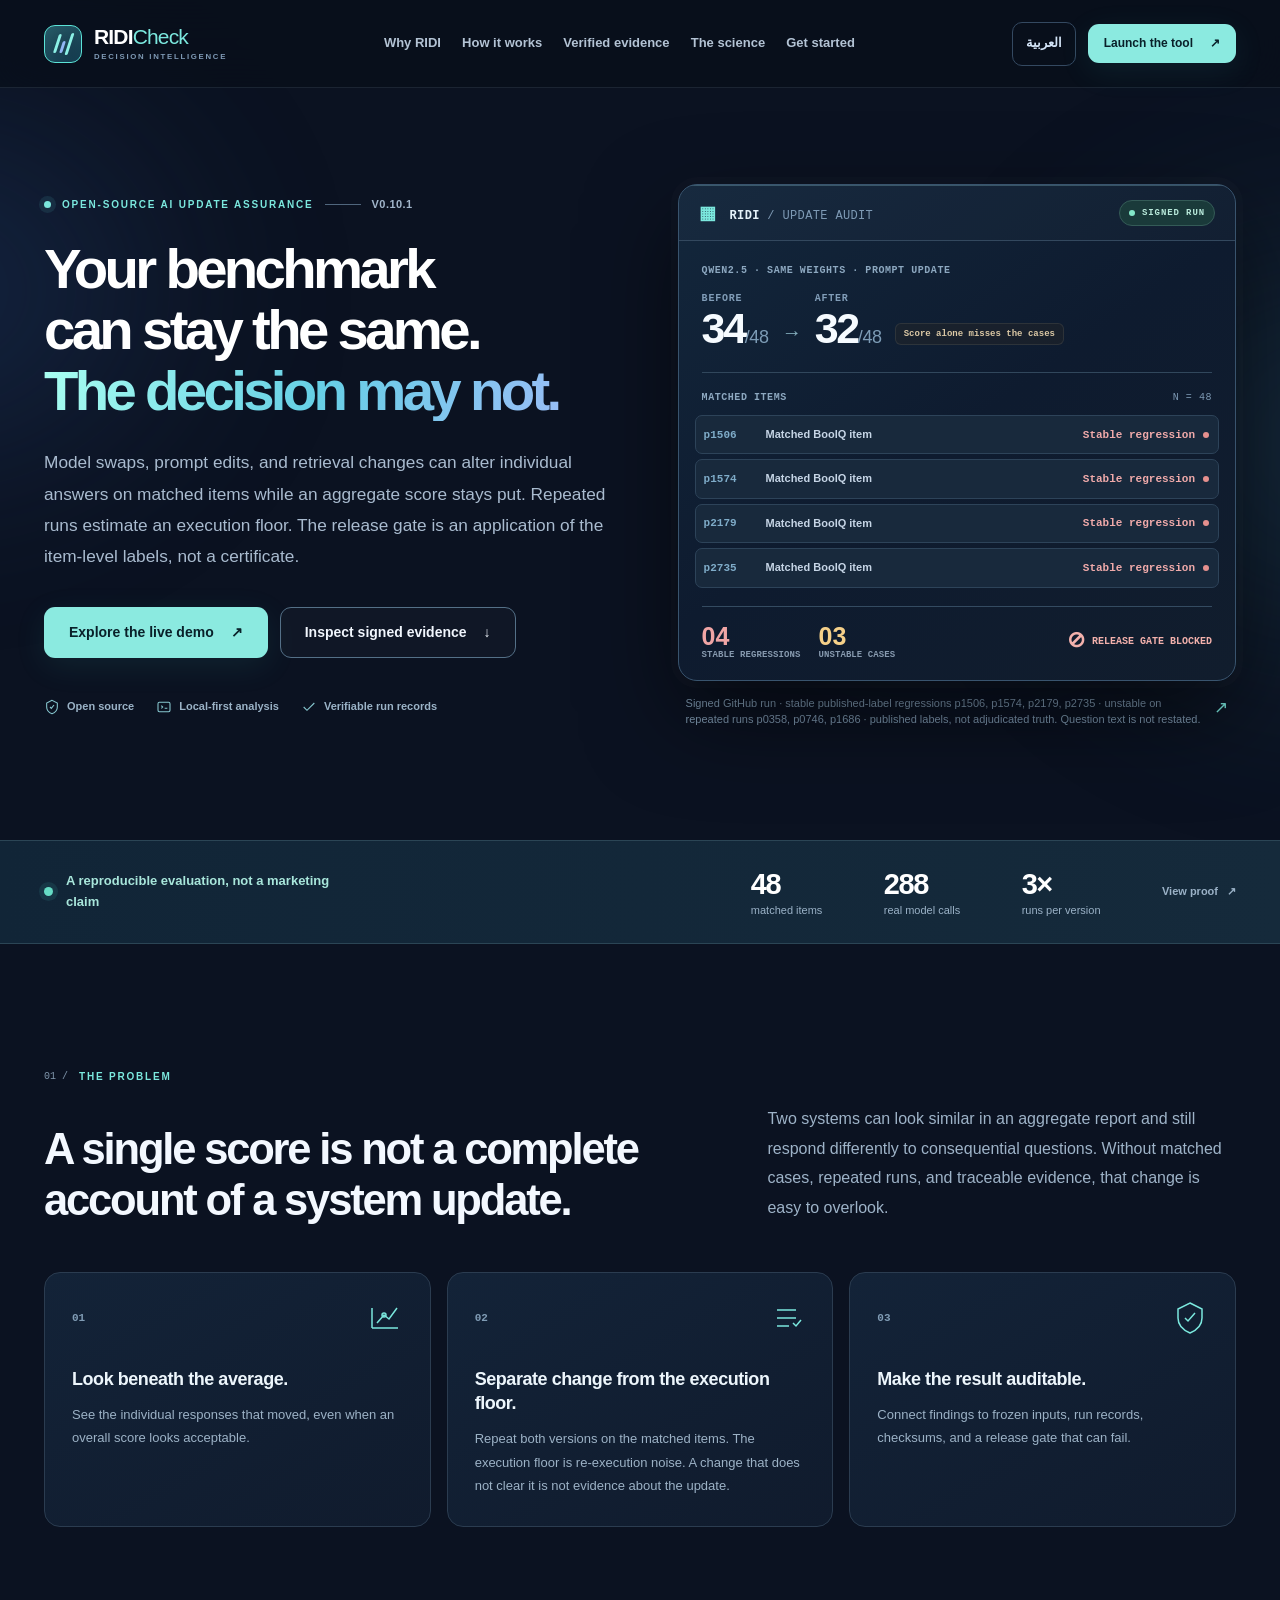
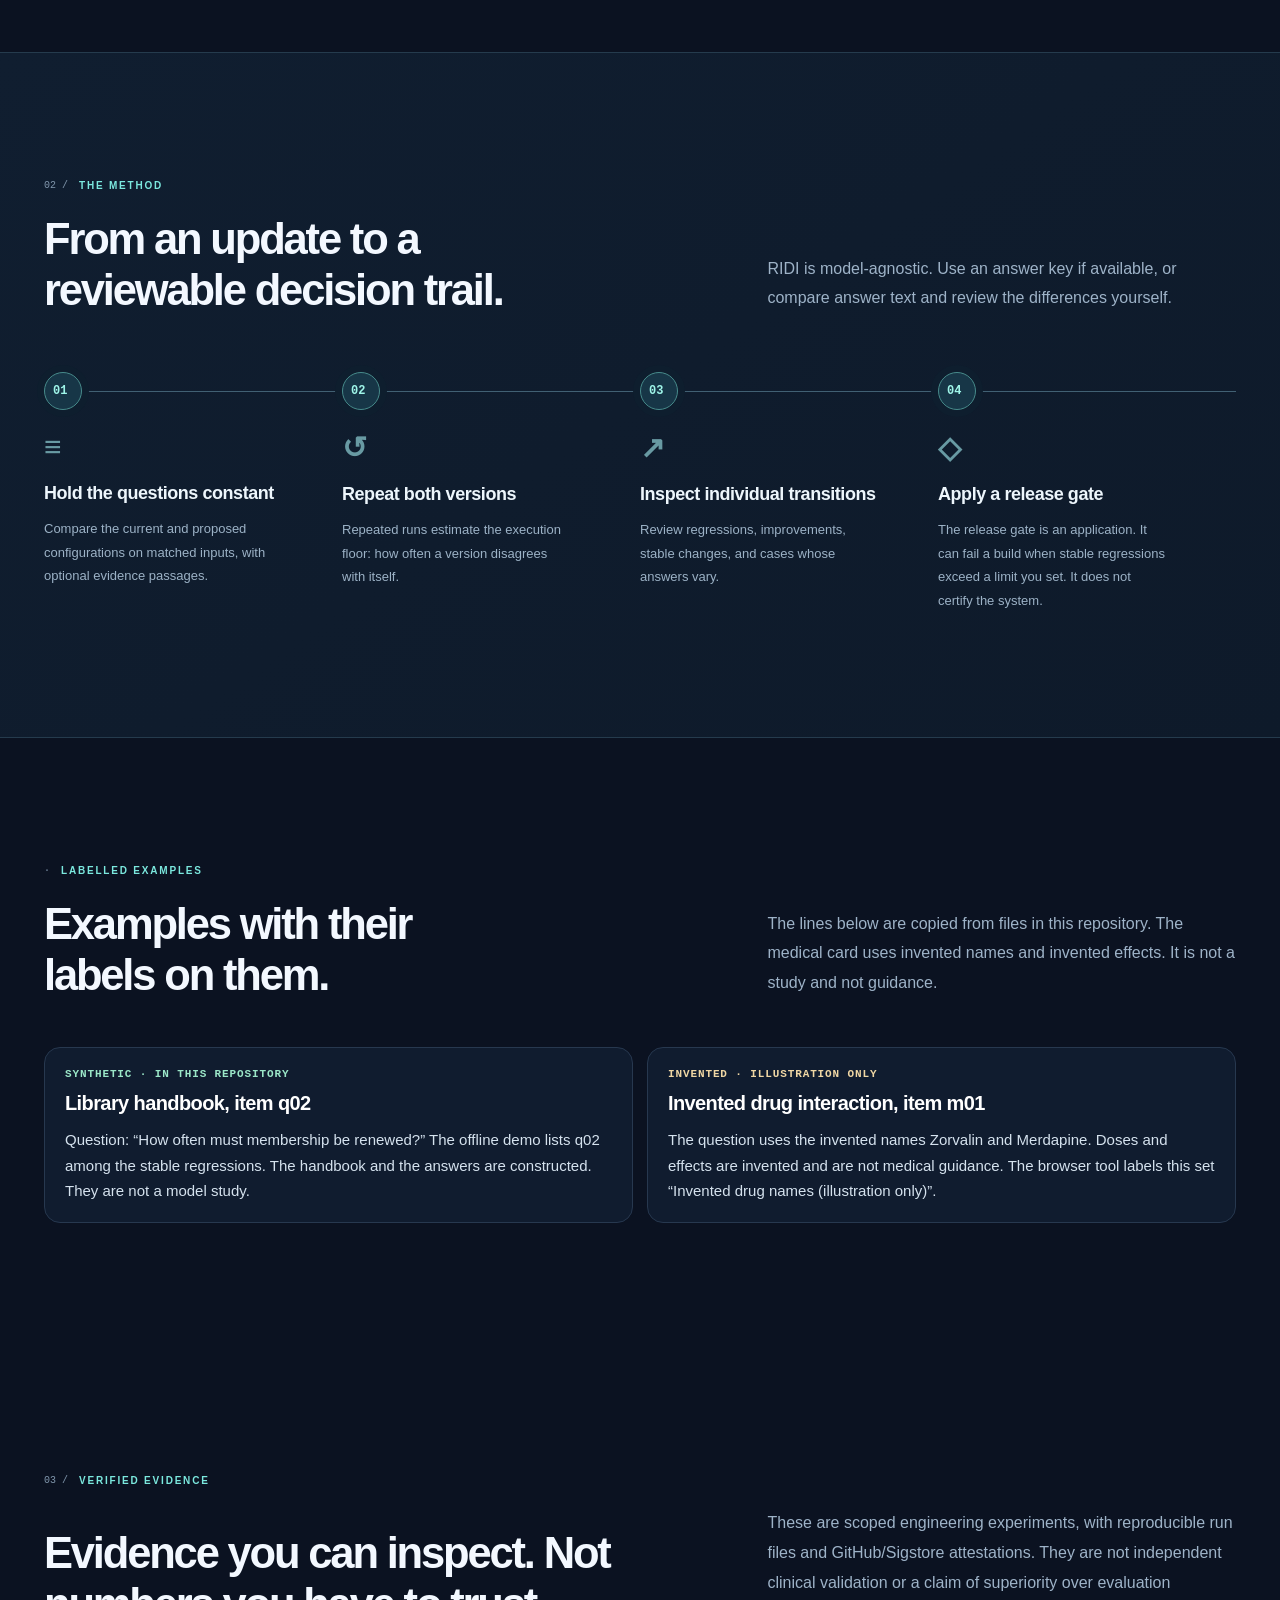
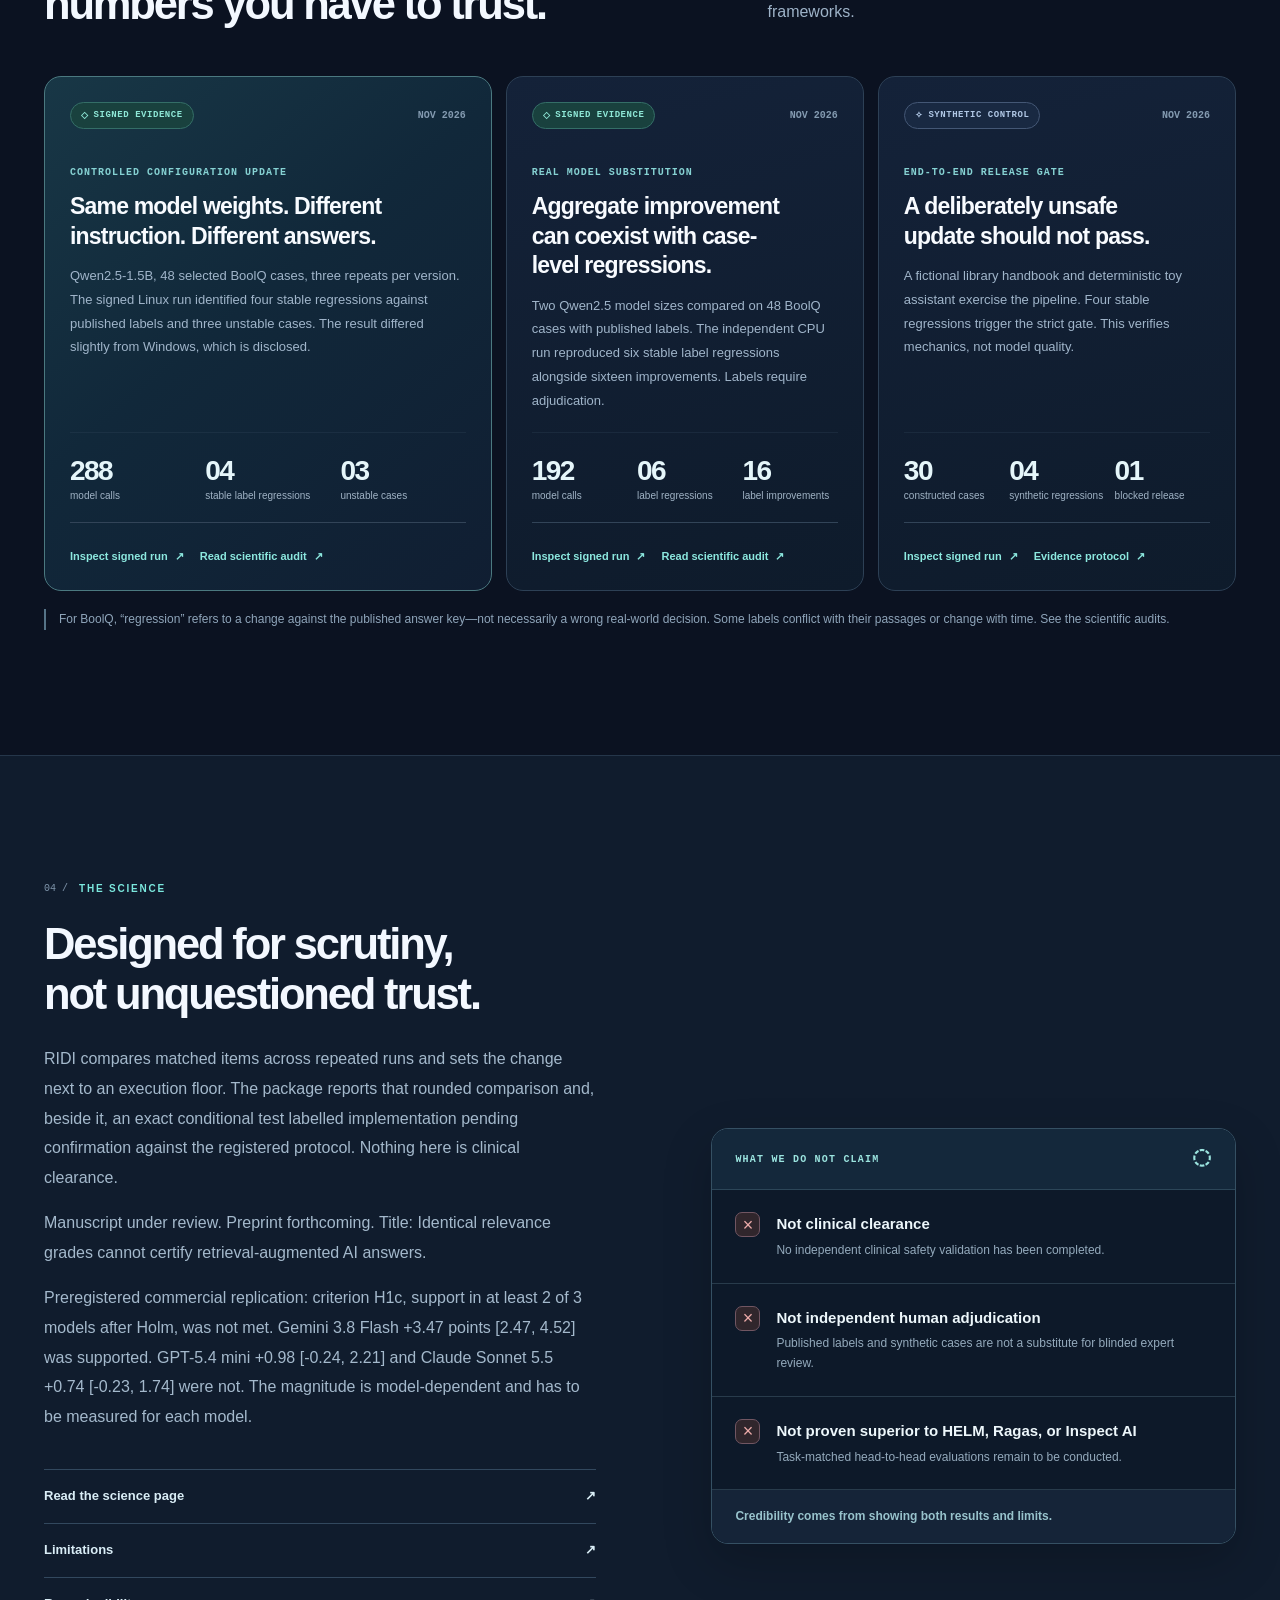
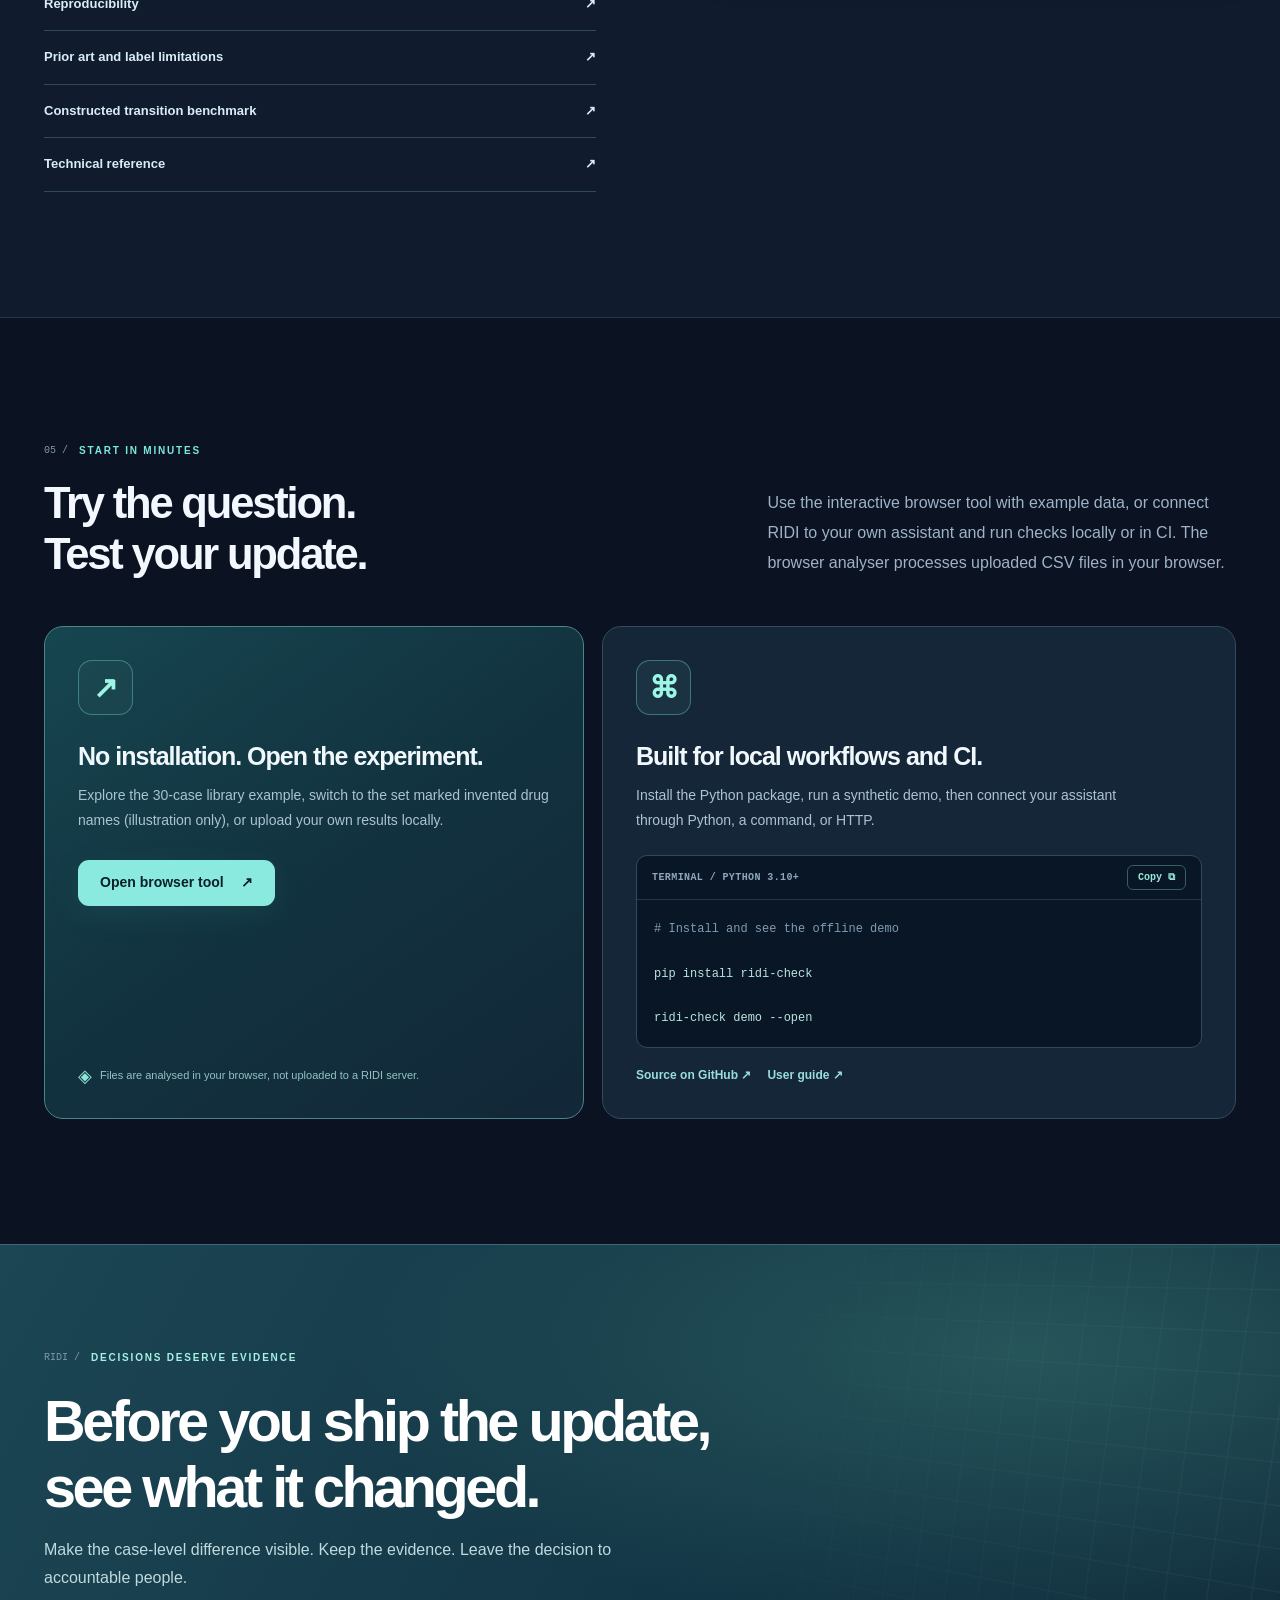
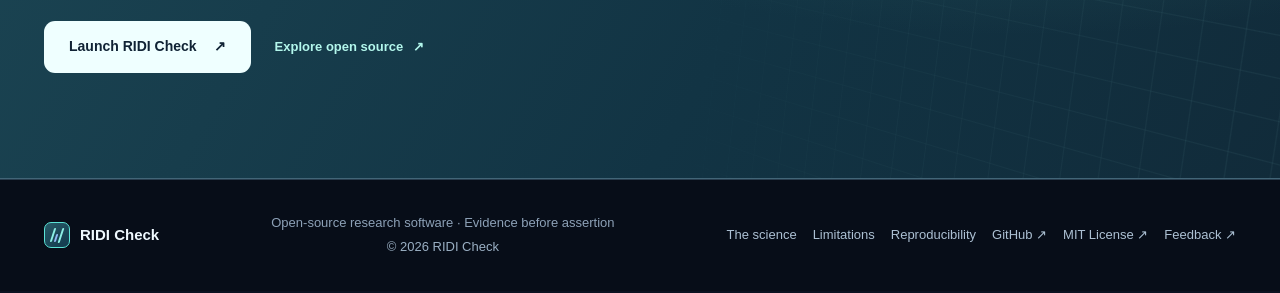
==== commit d985f79a: "Merge pull request #6 from adeebnoor/cursor/exact-test-beyond-floor-3eb3 Add an exact conditional te" ====
--- a/index.html
+++ b/index.html
@@ -14,22 +14,10 @@
   <meta property="og:image:width" content="1200">
   <meta property="og:image:height" content="630">
   <meta name="twitter:card" content="summary_large_image">
-  <meta name="color-scheme" content="dark">
-  <meta name="referrer" content="no-referrer">
-  <meta http-equiv="Content-Security-Policy" content="default-src 'self'; script-src 'self' 'sha256-CpORS9zPgYGpFC2zSG7kguyPdAtfbXlr6a6F9DjaNe8='; style-src 'self'; img-src 'self'; font-src 'self'; connect-src 'none'; object-src 'none'; base-uri 'self'; form-action 'none'">
-  <meta name="citation_title" content="ridi-check">
-  <meta name="citation_author" content="Professor NooR">
-  <meta name="citation_publication_date" content="2026/11/12">
-  <meta name="citation_language" content="en">
-  <meta name="citation_public_url" content="https://github.com/adeebnoor/ridi-check">
-  <meta name="citation_abstract" content="Compare two versions of a retrieval-augmented assistant on matched items. Repeated runs estimate an execution floor. The release gate is an application of the item-level labels.">
-  <meta name="twitter:title" content="RIDI Check — Decisions deserve more than a score">
-  <meta name="twitter:description" content="See the answer changes that aggregate scores can hide. Repeat, review, and verify AI updates with auditable evidence.">
-  <meta name="twitter:image" content="https://adeebnoor.github.io/ridi-check/assets/og-card.png">
+  <meta name="color-scheme" content="dark light">
   <link rel="canonical" href="https://adeebnoor.github.io/ridi-check/">
   <link rel="icon" type="image/svg+xml" href="./assets/favicon.svg">
   <link rel="stylesheet" href="./assets/site.css">
-  <script type="application/ld+json">{"@context":"https://schema.org","@graph":[{"@type":"SoftwareSourceCode","name":"ridi-check","description":"Compare two versions of a retrieval-augmented assistant on matched items. Repeated runs estimate an execution floor. The release gate is an application of the item-level labels.","codeRepository":"https://github.com/adeebnoor/ridi-check","url":"https://adeebnoor.github.io/ridi-check/","version":"0.10.1","datePublished":"2026-11-12","license":"https://opensource.org/licenses/MIT","programmingLanguage":"Python","author":{"@type":"Person","name":"Professor NooR","affiliation":{"@type":"CollegeOrUniversity","name":"King Abdulaziz University"}}},{"@type":"ScholarlyArticle","name":"Identical relevance grades cannot certify retrieval-augmented AI answers","author":{"@type":"Person","name":"Professor NooR","affiliation":{"@type":"CollegeOrUniversity","name":"King Abdulaziz University"}},"datePublished":"2026","description":"Manuscript under review. Preprint forthcoming. [Zenodo DOI to be added]","isAccessibleForFree":true}]}</script>
   <script src="./assets/site.js" defer></script>
   <title>RIDI Check — Decisions deserve more than a score</title>
 </head>
@@ -40,16 +28,16 @@
 
   <header class="site-header">
     <div class="shell header-inner">
-      <a class="brand" href="#top">
+      <a class="brand" href="#top" aria-label="RIDI Check home">
         <span class="brand-symbol" aria-hidden="true"><span></span><span></span><span></span></span>
         <span class="brand-type">RIDI<span class="brand-light">Check</span><small>DECISION INTELLIGENCE</small></span>
       </a>
       <nav class="nav-links" id="primaryNav" aria-label="Main navigation">
-        <a href="./index.html" data-i18n="navHome" aria-current="page">Home</a>
+        <a href="#problem" data-i18n="navWhy">Why RIDI</a>
+        <a href="#method" data-i18n="navHow">How it works</a>
+        <a href="#evidence" data-i18n="navEvidence">Verified evidence</a>
         <a href="./research.html" data-i18n="navScience">The science</a>
-        <a href="./limitations.html" data-i18n="navLimits">Limitations</a>
-        <a href="./reproducibility.html" data-i18n="navRepro">Reproducibility</a>
-        <a href="https://github.com/adeebnoor/ridi-check/blob/main/CHANGELOG.md" target="_blank" rel="noopener noreferrer" data-i18n="navChangelog">Changelog 0.10.1</a>
+        <a href="#start" data-i18n="navStart">Get started</a>
       </nav>
       <div class="header-actions">
         <button type="button" class="lang-switch" id="langSwitch" aria-label="Switch to Arabic" lang="ar">العربية</button>
@@ -259,32 +247,11 @@
       </div>
     </section>
   </main>
-  <section class="cite-block shell" id="cite" aria-labelledby="citeTitle">
-    <h2 id="citeTitle" data-i18n="howToCite">How to cite</h2>
-    <div data-lang-block="en">
-      <p>Professor NooR (King Abdulaziz University). ridi-check, version 0.10.1, released 2026-11-12. <a href="https://github.com/adeebnoor/ridi-check" target="_blank" rel="noopener noreferrer">github.com/adeebnoor/ridi-check</a>. MIT.</p>
-      <p>Professor NooR. Identical relevance grades cannot certify retrieval-augmented AI answers. 2026. Manuscript under review. Preprint forthcoming. King Abdulaziz University.</p>
-      <p>Zenodo DOI: [Zenodo DOI to be added]</p>
-      <p>RIDI-24: <a href="https://doi.org/10.17605/OSF.IO/7UZV5" target="_blank" rel="noopener noreferrer">10.17605/OSF.IO/7UZV5</a>. Commercial addendum: <a href="https://doi.org/10.17605/OSF.IO/ANBJD" target="_blank" rel="noopener noreferrer">10.17605/OSF.IO/ANBJD</a>.</p>
-    </div>
-    <div data-lang-block="ar" lang="ar" hidden>
-      <p>الأستاذ نور (جامعة الملك عبدالعزيز). ridi-check، الإصدار 0.10.1، صدر في 2026-11-12. <a href="https://github.com/adeebnoor/ridi-check" target="_blank" rel="noopener noreferrer">github.com/adeebnoor/ridi-check</a>. رخصة MIT.</p>
-      <p>الأستاذ نور. Identical relevance grades cannot certify retrieval-augmented AI answers. 2026. مخطوطة قيد المراجعة. النسخة الأولية ستصدر لاحقاً. جامعة الملك عبدالعزيز.</p>
-      <p>معرّف Zenodo: [Zenodo DOI to be added]</p>
-      <p>RIDI-24: <a href="https://doi.org/10.17605/OSF.IO/7UZV5" target="_blank" rel="noopener noreferrer">10.17605/OSF.IO/7UZV5</a>. الملحق التجاري: <a href="https://doi.org/10.17605/OSF.IO/ANBJD" target="_blank" rel="noopener noreferrer">10.17605/OSF.IO/ANBJD</a>.</p>
-    </div>
-  </section>
   <footer class="site-footer">
     <div class="shell footer-inner">
-      <a class="footer-brand" href="./index.html" aria-label="RIDI Check home"><span class="brand-symbol mini" aria-hidden="true"><span></span><span></span><span></span></span> RIDI Check</a>
-      <div class="footer-center"><span data-i18n="footerTag">Open-source research software · Evidence before assertion</span><span data-i18n="privacyFoot">No trackers. These pages are static. Nothing you do here is sent to a server we run.</span><span class="footer-copy">Version 0.10.1 · © <span id="year">2026</span> RIDI Check</span></div>
-      <nav class="footer-links" aria-label="Footer">
-        <a href="./research.html#cite" data-i18n="howToCite">How to cite</a>
-        <a href="https://github.com/adeebnoor/ridi-check/blob/main/CHANGELOG.md" target="_blank" rel="noopener noreferrer" data-i18n="navChangelog">Changelog 0.10.1</a>
-        <a href="https://github.com/adeebnoor/ridi-check" target="_blank" rel="noopener noreferrer">GitHub ↗</a>
-        <a href="https://github.com/adeebnoor/ridi-check/blob/main/LICENSE" target="_blank" rel="noopener noreferrer">MIT License ↗</a>
-        <a href="https://github.com/adeebnoor/ridi-check/issues" target="_blank" rel="noopener noreferrer" data-i18n="footerContact">Feedback ↗</a>
-      </nav>
+      <a class="footer-brand" href="#top"><span class="brand-symbol mini" aria-hidden="true"><span></span><span></span><span></span></span> RIDI Check</a>
+      <div class="footer-center"><span data-i18n="footerTag">Open-source research software · Evidence before assertion</span><span class="footer-copy">© <span id="year">2026</span> RIDI Check</span></div>
+      <div class="footer-links"><a href="./research.html" data-i18n="navScience">The science</a><a href="./limitations.html" data-i18n="navLimits">Limitations</a><a href="./reproducibility.html" data-i18n="navRepro">Reproducibility</a><a href="https://github.com/adeebnoor/ridi-check" target="_blank" rel="noopener noreferrer">GitHub ↗</a><a href="https://github.com/adeebnoor/ridi-check/blob/main/LICENSE" target="_blank" rel="noopener noreferrer">MIT License ↗</a><a href="https://github.com/adeebnoor/ridi-check/issues" target="_blank" rel="noopener noreferrer" data-i18n="footerContact">Feedback ↗</a></div>
     </div>
   </footer>
 </body>
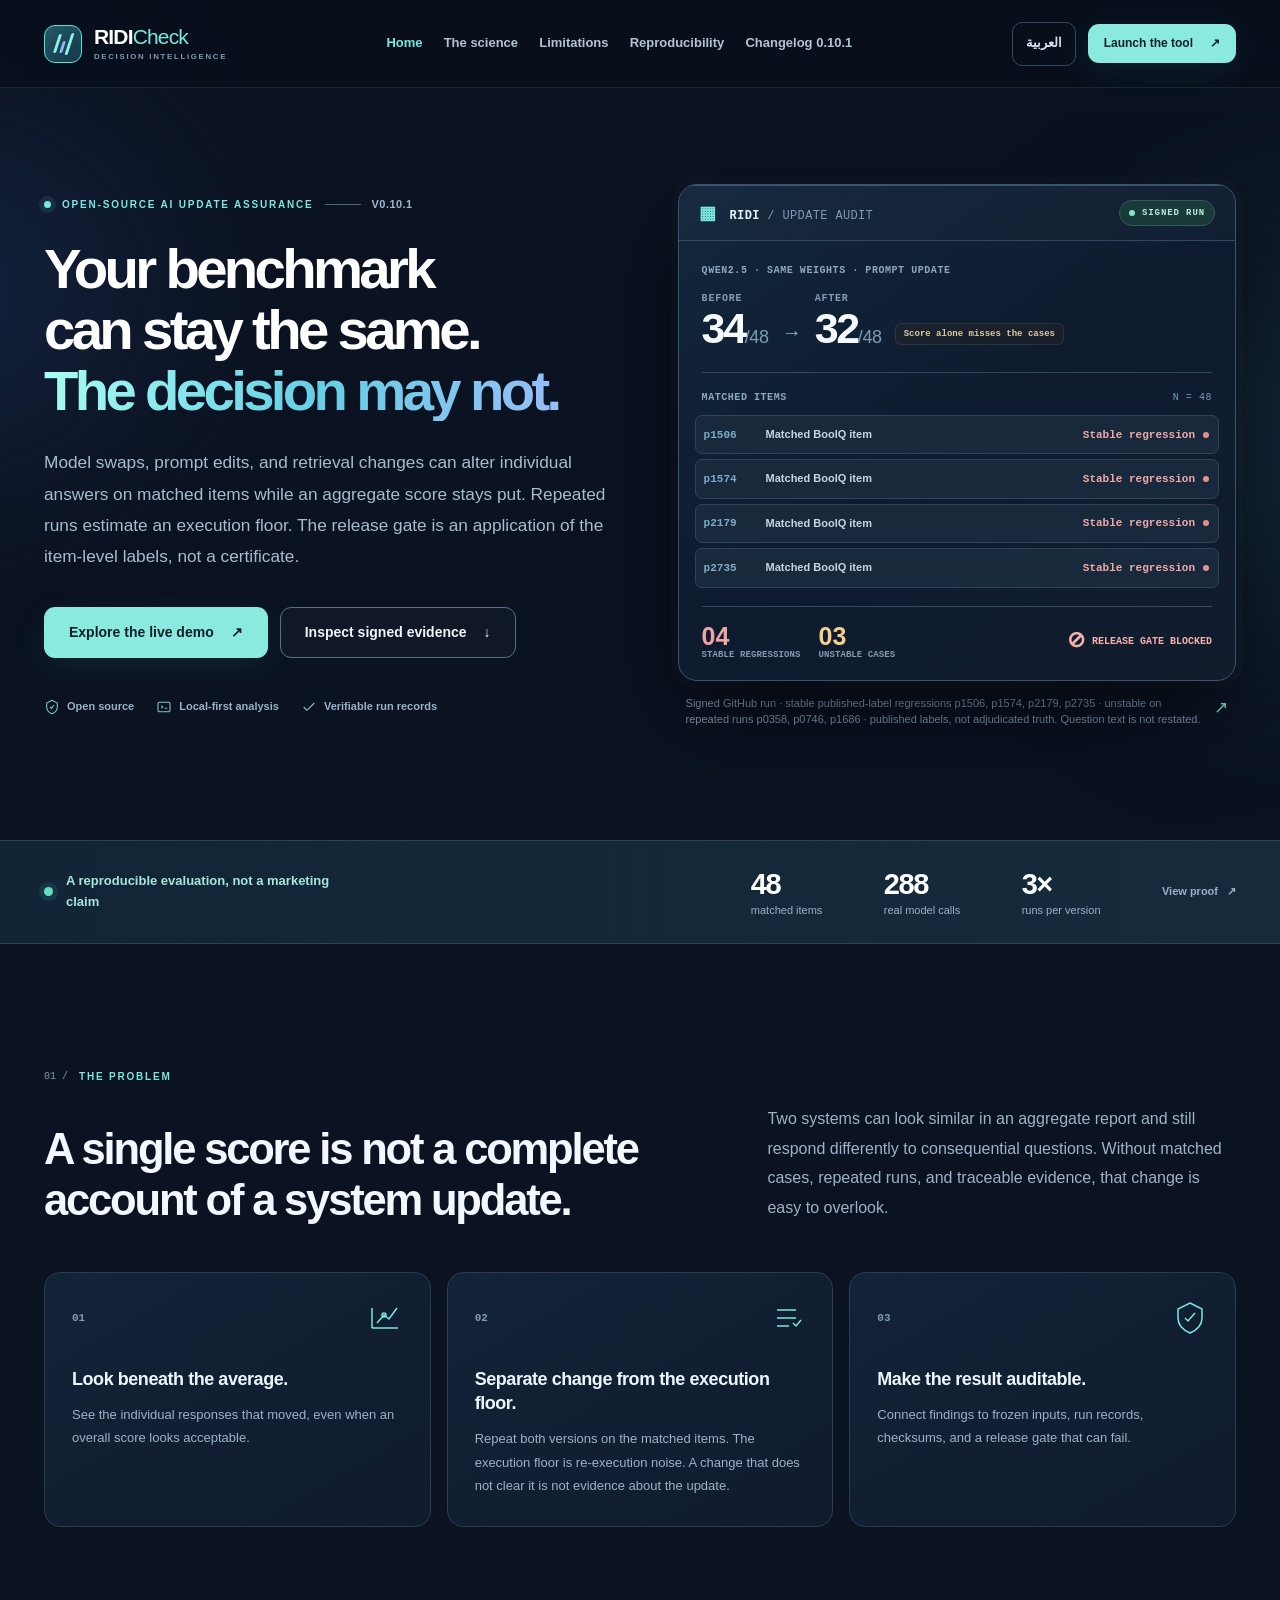
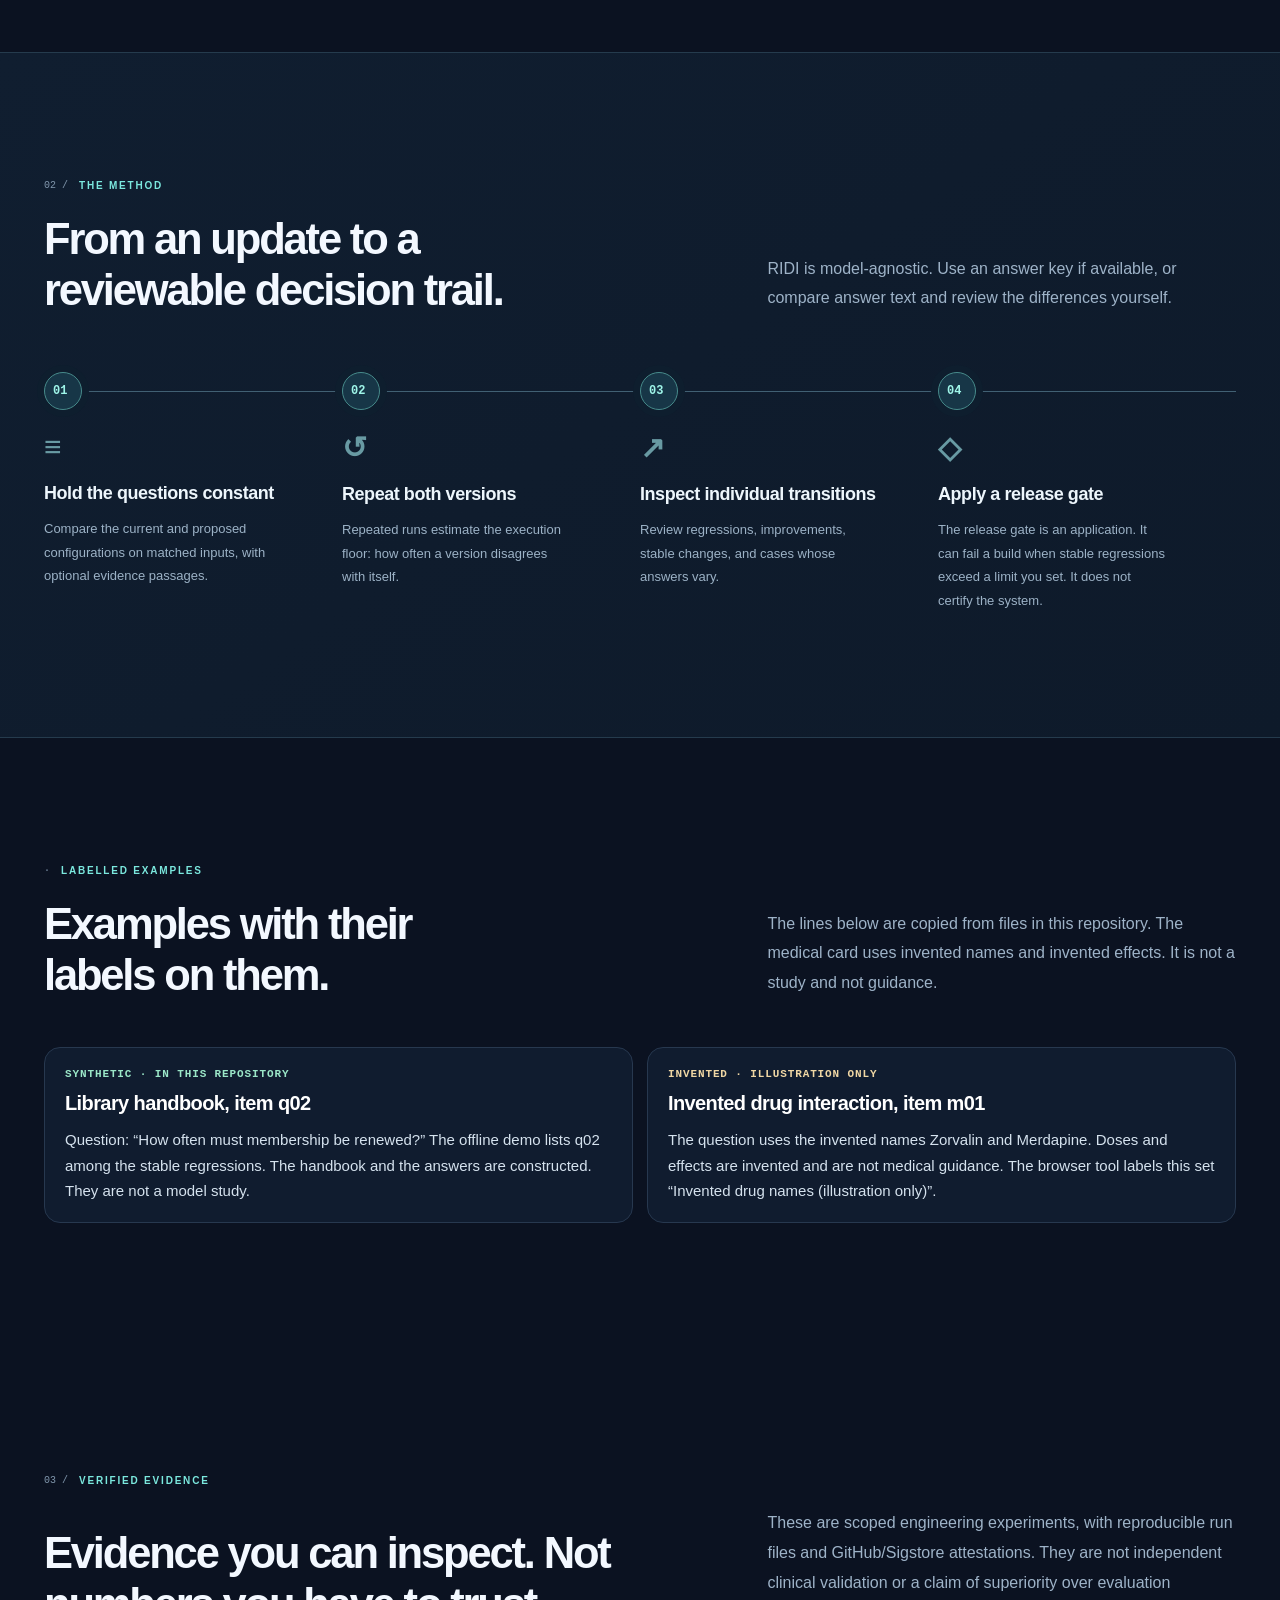
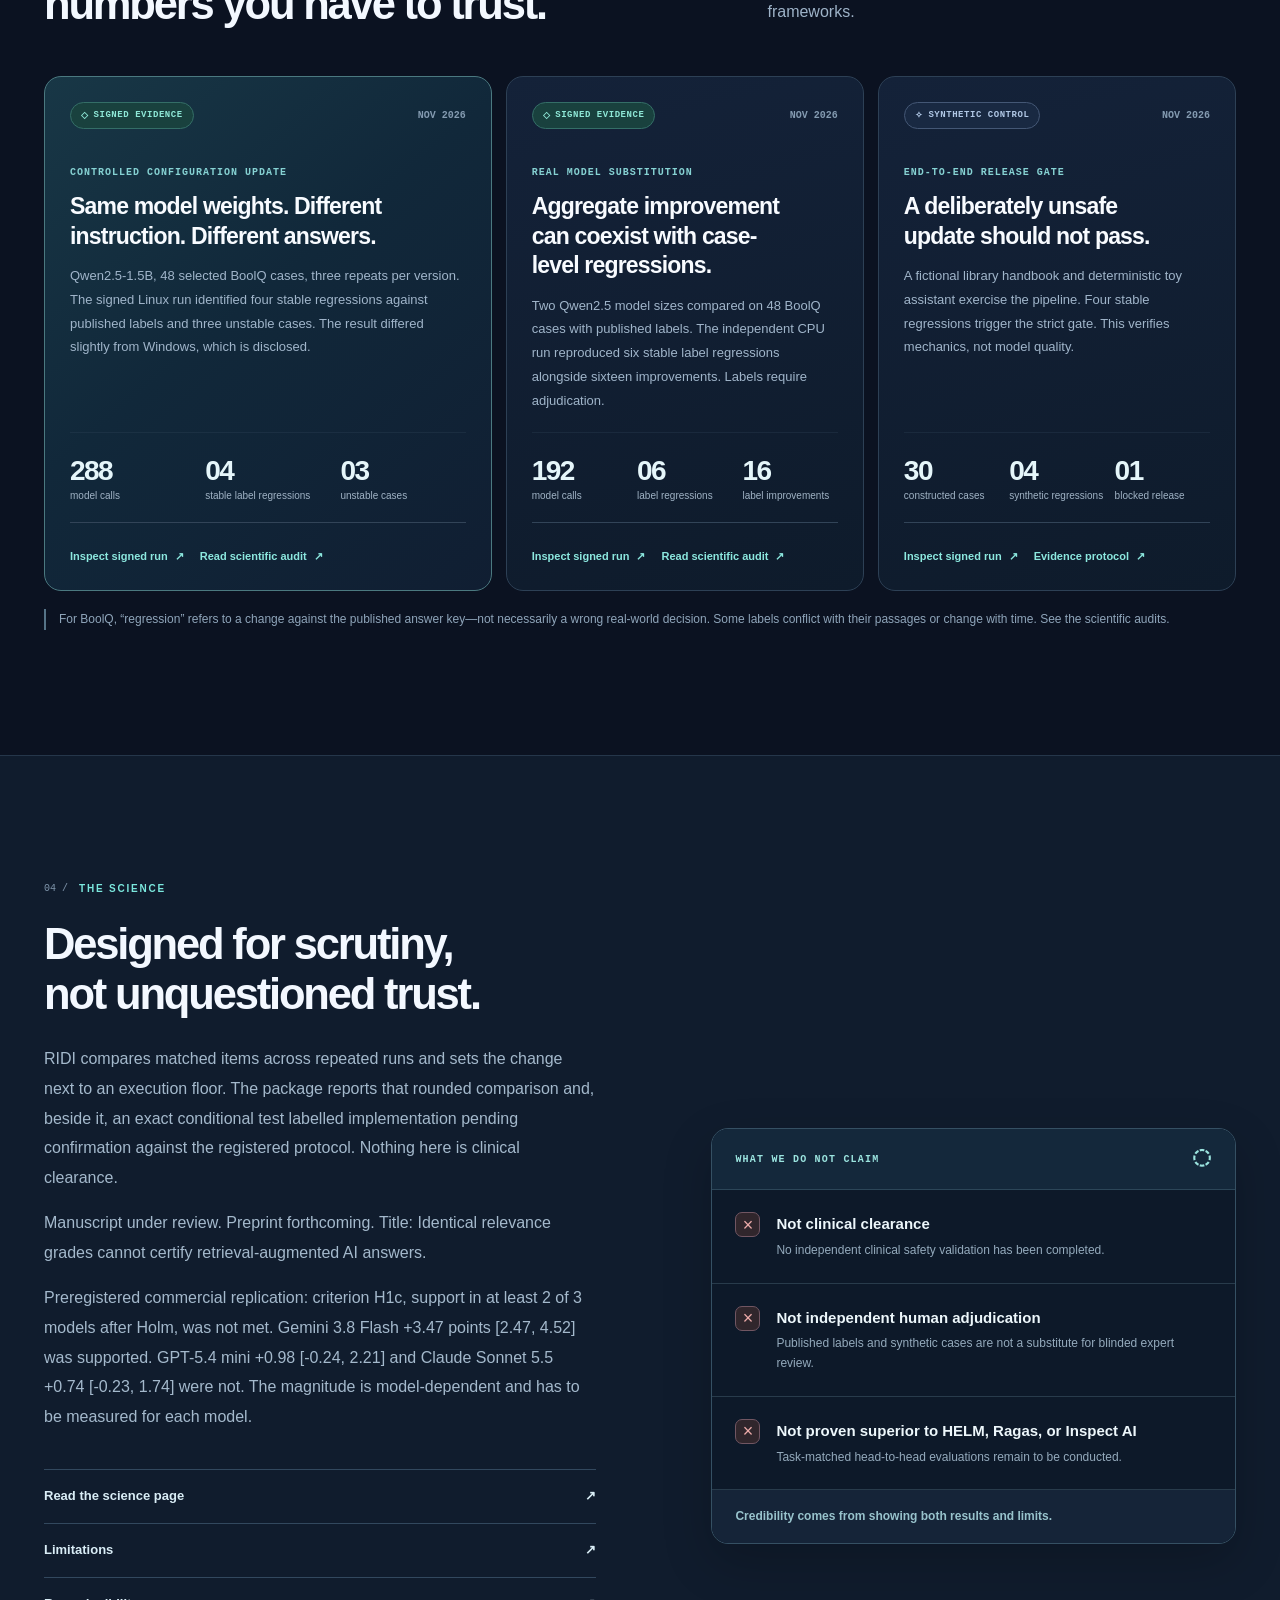
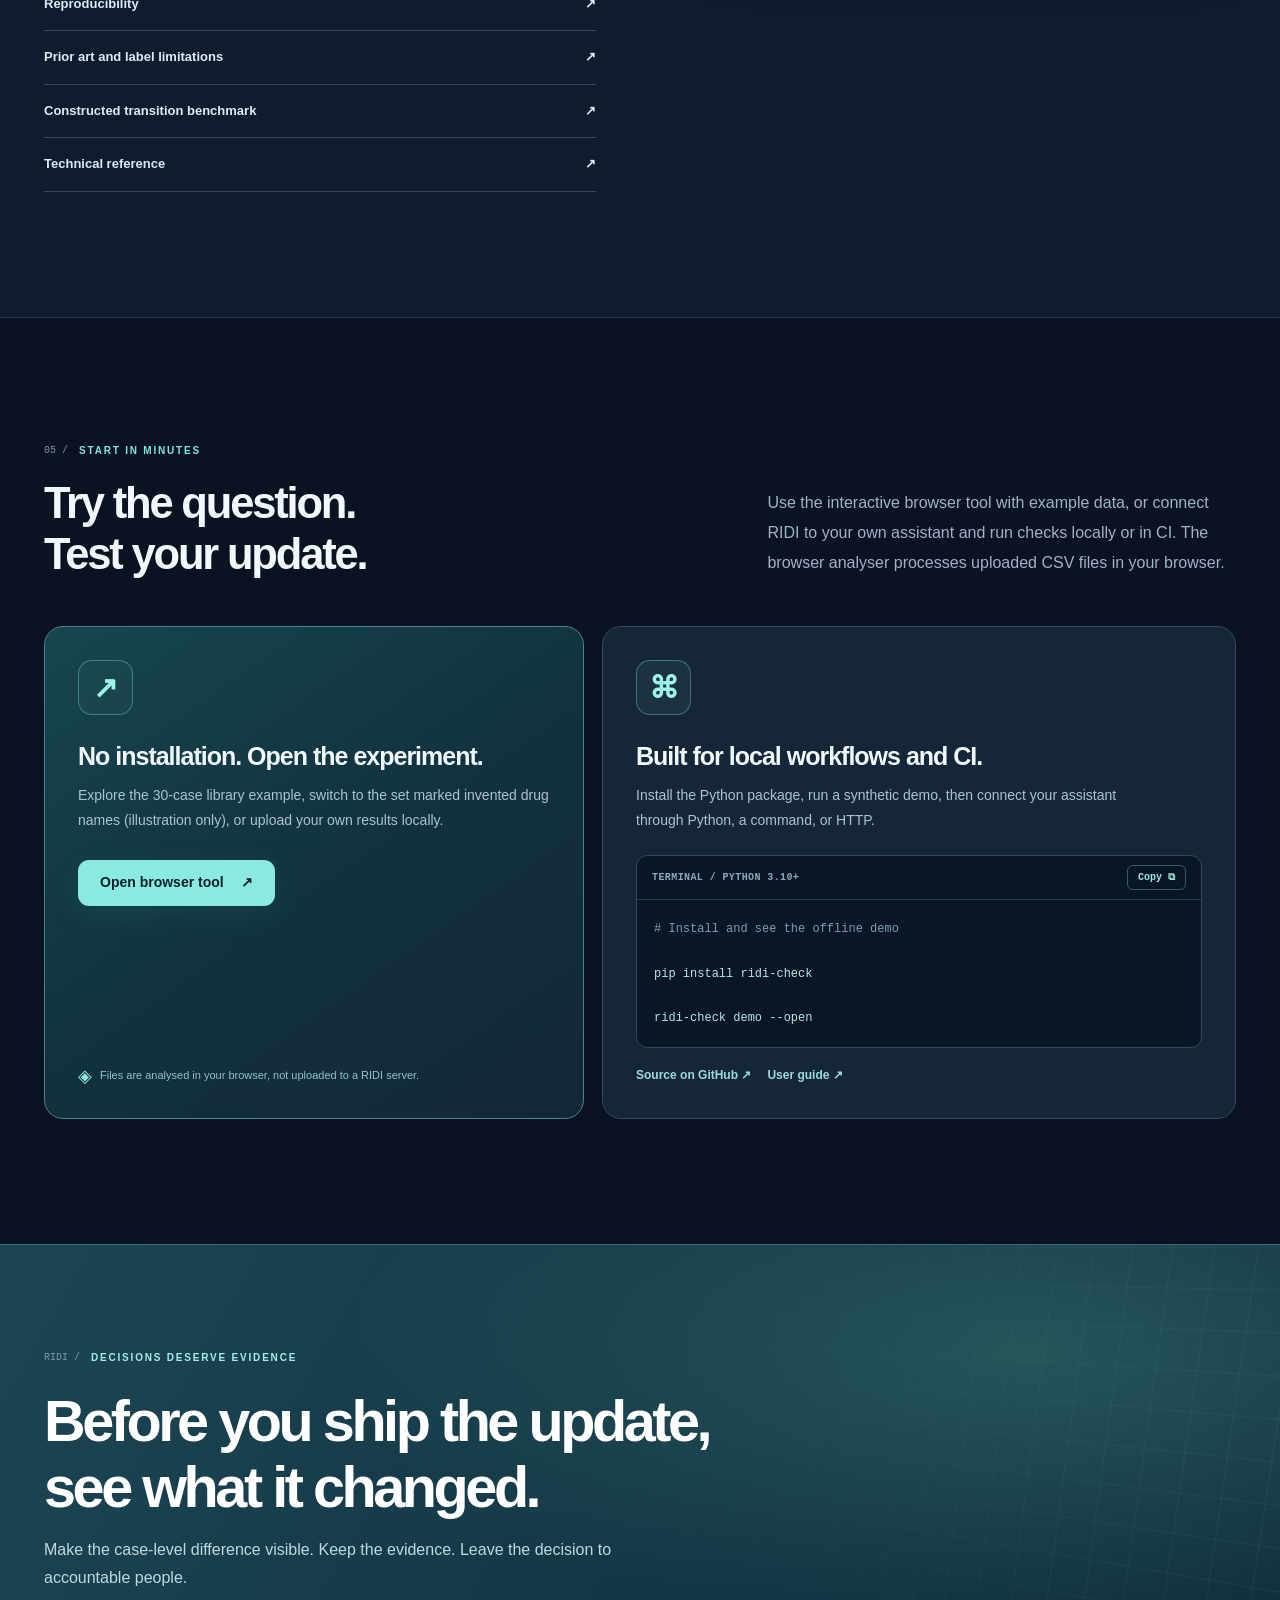
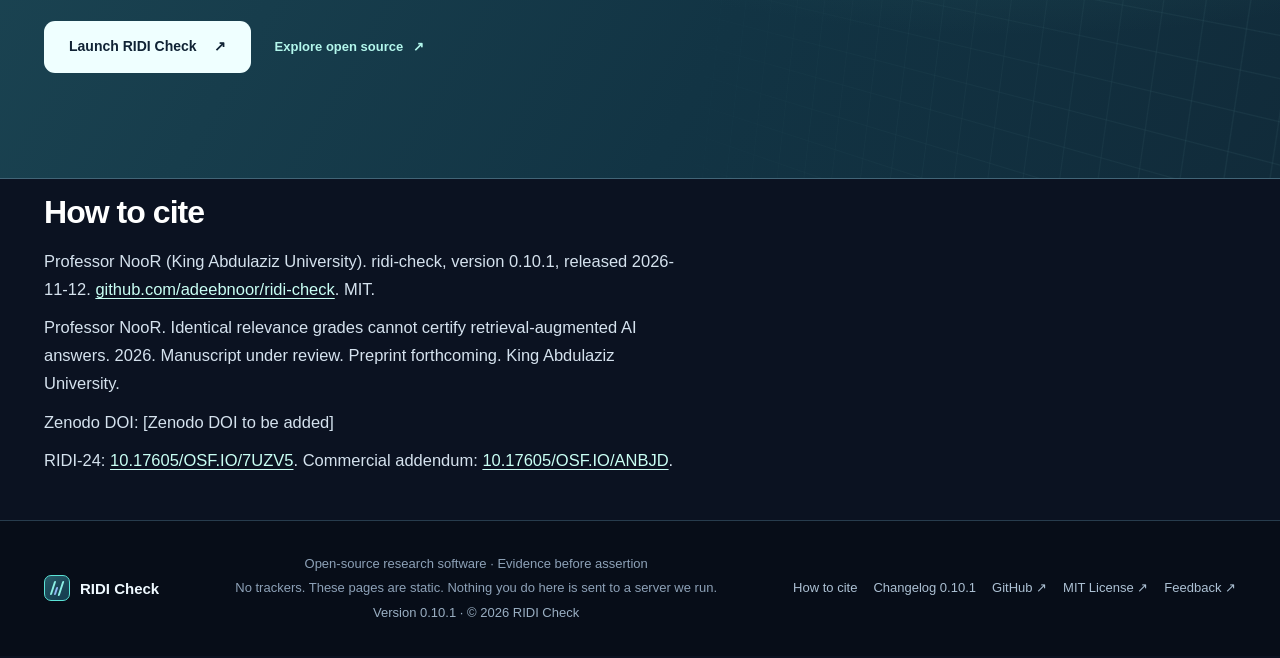
==== commit 9ea26b85: "Merge pull request #7 from adeebnoor/cursor/research-site-practices-3eb3 Align the public site with " ====
--- a/index.html
+++ b/index.html
@@ -14,10 +14,22 @@
   <meta property="og:image:width" content="1200">
   <meta property="og:image:height" content="630">
   <meta name="twitter:card" content="summary_large_image">
-  <meta name="color-scheme" content="dark light">
+  <meta name="color-scheme" content="dark">
+  <meta name="referrer" content="no-referrer">
+  <meta http-equiv="Content-Security-Policy" content="default-src 'self'; script-src 'self' 'sha256-CpORS9zPgYGpFC2zSG7kguyPdAtfbXlr6a6F9DjaNe8='; style-src 'self'; img-src 'self'; font-src 'self'; connect-src 'none'; object-src 'none'; base-uri 'self'; form-action 'none'">
+  <meta name="citation_title" content="ridi-check">
+  <meta name="citation_author" content="Professor NooR">
+  <meta name="citation_publication_date" content="2026/11/12">
+  <meta name="citation_language" content="en">
+  <meta name="citation_public_url" content="https://github.com/adeebnoor/ridi-check">
+  <meta name="citation_abstract" content="Compare two versions of a retrieval-augmented assistant on matched items. Repeated runs estimate an execution floor. The release gate is an application of the item-level labels.">
+  <meta name="twitter:title" content="RIDI Check — Decisions deserve more than a score">
+  <meta name="twitter:description" content="See the answer changes that aggregate scores can hide. Repeat, review, and verify AI updates with auditable evidence.">
+  <meta name="twitter:image" content="https://adeebnoor.github.io/ridi-check/assets/og-card.png">
   <link rel="canonical" href="https://adeebnoor.github.io/ridi-check/">
   <link rel="icon" type="image/svg+xml" href="./assets/favicon.svg">
   <link rel="stylesheet" href="./assets/site.css">
+  <script type="application/ld+json">{"@context":"https://schema.org","@graph":[{"@type":"SoftwareSourceCode","name":"ridi-check","description":"Compare two versions of a retrieval-augmented assistant on matched items. Repeated runs estimate an execution floor. The release gate is an application of the item-level labels.","codeRepository":"https://github.com/adeebnoor/ridi-check","url":"https://adeebnoor.github.io/ridi-check/","version":"0.10.1","datePublished":"2026-11-12","license":"https://opensource.org/licenses/MIT","programmingLanguage":"Python","author":{"@type":"Person","name":"Professor NooR","affiliation":{"@type":"CollegeOrUniversity","name":"King Abdulaziz University"}}},{"@type":"ScholarlyArticle","name":"Identical relevance grades cannot certify retrieval-augmented AI answers","author":{"@type":"Person","name":"Professor NooR","affiliation":{"@type":"CollegeOrUniversity","name":"King Abdulaziz University"}},"datePublished":"2026","description":"Manuscript under review. Preprint forthcoming. [Zenodo DOI to be added]","isAccessibleForFree":true}]}</script>
   <script src="./assets/site.js" defer></script>
   <title>RIDI Check — Decisions deserve more than a score</title>
 </head>
@@ -28,16 +40,16 @@
 
   <header class="site-header">
     <div class="shell header-inner">
-      <a class="brand" href="#top" aria-label="RIDI Check home">
+      <a class="brand" href="#top">
         <span class="brand-symbol" aria-hidden="true"><span></span><span></span><span></span></span>
         <span class="brand-type">RIDI<span class="brand-light">Check</span><small>DECISION INTELLIGENCE</small></span>
       </a>
       <nav class="nav-links" id="primaryNav" aria-label="Main navigation">
-        <a href="#problem" data-i18n="navWhy">Why RIDI</a>
-        <a href="#method" data-i18n="navHow">How it works</a>
-        <a href="#evidence" data-i18n="navEvidence">Verified evidence</a>
+        <a href="./index.html" data-i18n="navHome" aria-current="page">Home</a>
         <a href="./research.html" data-i18n="navScience">The science</a>
-        <a href="#start" data-i18n="navStart">Get started</a>
+        <a href="./limitations.html" data-i18n="navLimits">Limitations</a>
+        <a href="./reproducibility.html" data-i18n="navRepro">Reproducibility</a>
+        <a href="https://github.com/adeebnoor/ridi-check/blob/main/CHANGELOG.md" target="_blank" rel="noopener noreferrer" data-i18n="navChangelog">Changelog 0.10.1</a>
       </nav>
       <div class="header-actions">
         <button type="button" class="lang-switch" id="langSwitch" aria-label="Switch to Arabic" lang="ar">العربية</button>
@@ -247,11 +259,32 @@
       </div>
     </section>
   </main>
+  <section class="cite-block shell" id="cite" aria-labelledby="citeTitle">
+    <h2 id="citeTitle" data-i18n="howToCite">How to cite</h2>
+    <div data-lang-block="en">
+      <p>Professor NooR (King Abdulaziz University). ridi-check, version 0.10.1, released 2026-11-12. <a href="https://github.com/adeebnoor/ridi-check" target="_blank" rel="noopener noreferrer">github.com/adeebnoor/ridi-check</a>. MIT.</p>
+      <p>Professor NooR. Identical relevance grades cannot certify retrieval-augmented AI answers. 2026. Manuscript under review. Preprint forthcoming. King Abdulaziz University.</p>
+      <p>Zenodo DOI: [Zenodo DOI to be added]</p>
+      <p>RIDI-24: <a href="https://doi.org/10.17605/OSF.IO/7UZV5" target="_blank" rel="noopener noreferrer">10.17605/OSF.IO/7UZV5</a>. Commercial addendum: <a href="https://doi.org/10.17605/OSF.IO/ANBJD" target="_blank" rel="noopener noreferrer">10.17605/OSF.IO/ANBJD</a>.</p>
+    </div>
+    <div data-lang-block="ar" lang="ar" hidden>
+      <p>الأستاذ نور (جامعة الملك عبدالعزيز). ridi-check، الإصدار 0.10.1، صدر في 2026-11-12. <a href="https://github.com/adeebnoor/ridi-check" target="_blank" rel="noopener noreferrer">github.com/adeebnoor/ridi-check</a>. رخصة MIT.</p>
+      <p>الأستاذ نور. Identical relevance grades cannot certify retrieval-augmented AI answers. 2026. مخطوطة قيد المراجعة. النسخة الأولية ستصدر لاحقاً. جامعة الملك عبدالعزيز.</p>
+      <p>معرّف Zenodo: [Zenodo DOI to be added]</p>
+      <p>RIDI-24: <a href="https://doi.org/10.17605/OSF.IO/7UZV5" target="_blank" rel="noopener noreferrer">10.17605/OSF.IO/7UZV5</a>. الملحق التجاري: <a href="https://doi.org/10.17605/OSF.IO/ANBJD" target="_blank" rel="noopener noreferrer">10.17605/OSF.IO/ANBJD</a>.</p>
+    </div>
+  </section>
   <footer class="site-footer">
     <div class="shell footer-inner">
-      <a class="footer-brand" href="#top"><span class="brand-symbol mini" aria-hidden="true"><span></span><span></span><span></span></span> RIDI Check</a>
-      <div class="footer-center"><span data-i18n="footerTag">Open-source research software · Evidence before assertion</span><span class="footer-copy">© <span id="year">2026</span> RIDI Check</span></div>
-      <div class="footer-links"><a href="./research.html" data-i18n="navScience">The science</a><a href="./limitations.html" data-i18n="navLimits">Limitations</a><a href="./reproducibility.html" data-i18n="navRepro">Reproducibility</a><a href="https://github.com/adeebnoor/ridi-check" target="_blank" rel="noopener noreferrer">GitHub ↗</a><a href="https://github.com/adeebnoor/ridi-check/blob/main/LICENSE" target="_blank" rel="noopener noreferrer">MIT License ↗</a><a href="https://github.com/adeebnoor/ridi-check/issues" target="_blank" rel="noopener noreferrer" data-i18n="footerContact">Feedback ↗</a></div>
+      <a class="footer-brand" href="./index.html" aria-label="RIDI Check home"><span class="brand-symbol mini" aria-hidden="true"><span></span><span></span><span></span></span> RIDI Check</a>
+      <div class="footer-center"><span data-i18n="footerTag">Open-source research software · Evidence before assertion</span><span data-i18n="privacyFoot">No trackers. These pages are static. Nothing you do here is sent to a server we run.</span><span class="footer-copy">Version 0.10.1 · © <span id="year">2026</span> RIDI Check</span></div>
+      <nav class="footer-links" aria-label="Footer">
+        <a href="./research.html#cite" data-i18n="howToCite">How to cite</a>
+        <a href="https://github.com/adeebnoor/ridi-check/blob/main/CHANGELOG.md" target="_blank" rel="noopener noreferrer" data-i18n="navChangelog">Changelog 0.10.1</a>
+        <a href="https://github.com/adeebnoor/ridi-check" target="_blank" rel="noopener noreferrer">GitHub ↗</a>
+        <a href="https://github.com/adeebnoor/ridi-check/blob/main/LICENSE" target="_blank" rel="noopener noreferrer">MIT License ↗</a>
+        <a href="https://github.com/adeebnoor/ridi-check/issues" target="_blank" rel="noopener noreferrer" data-i18n="footerContact">Feedback ↗</a>
+      </nav>
     </div>
   </footer>
 </body>
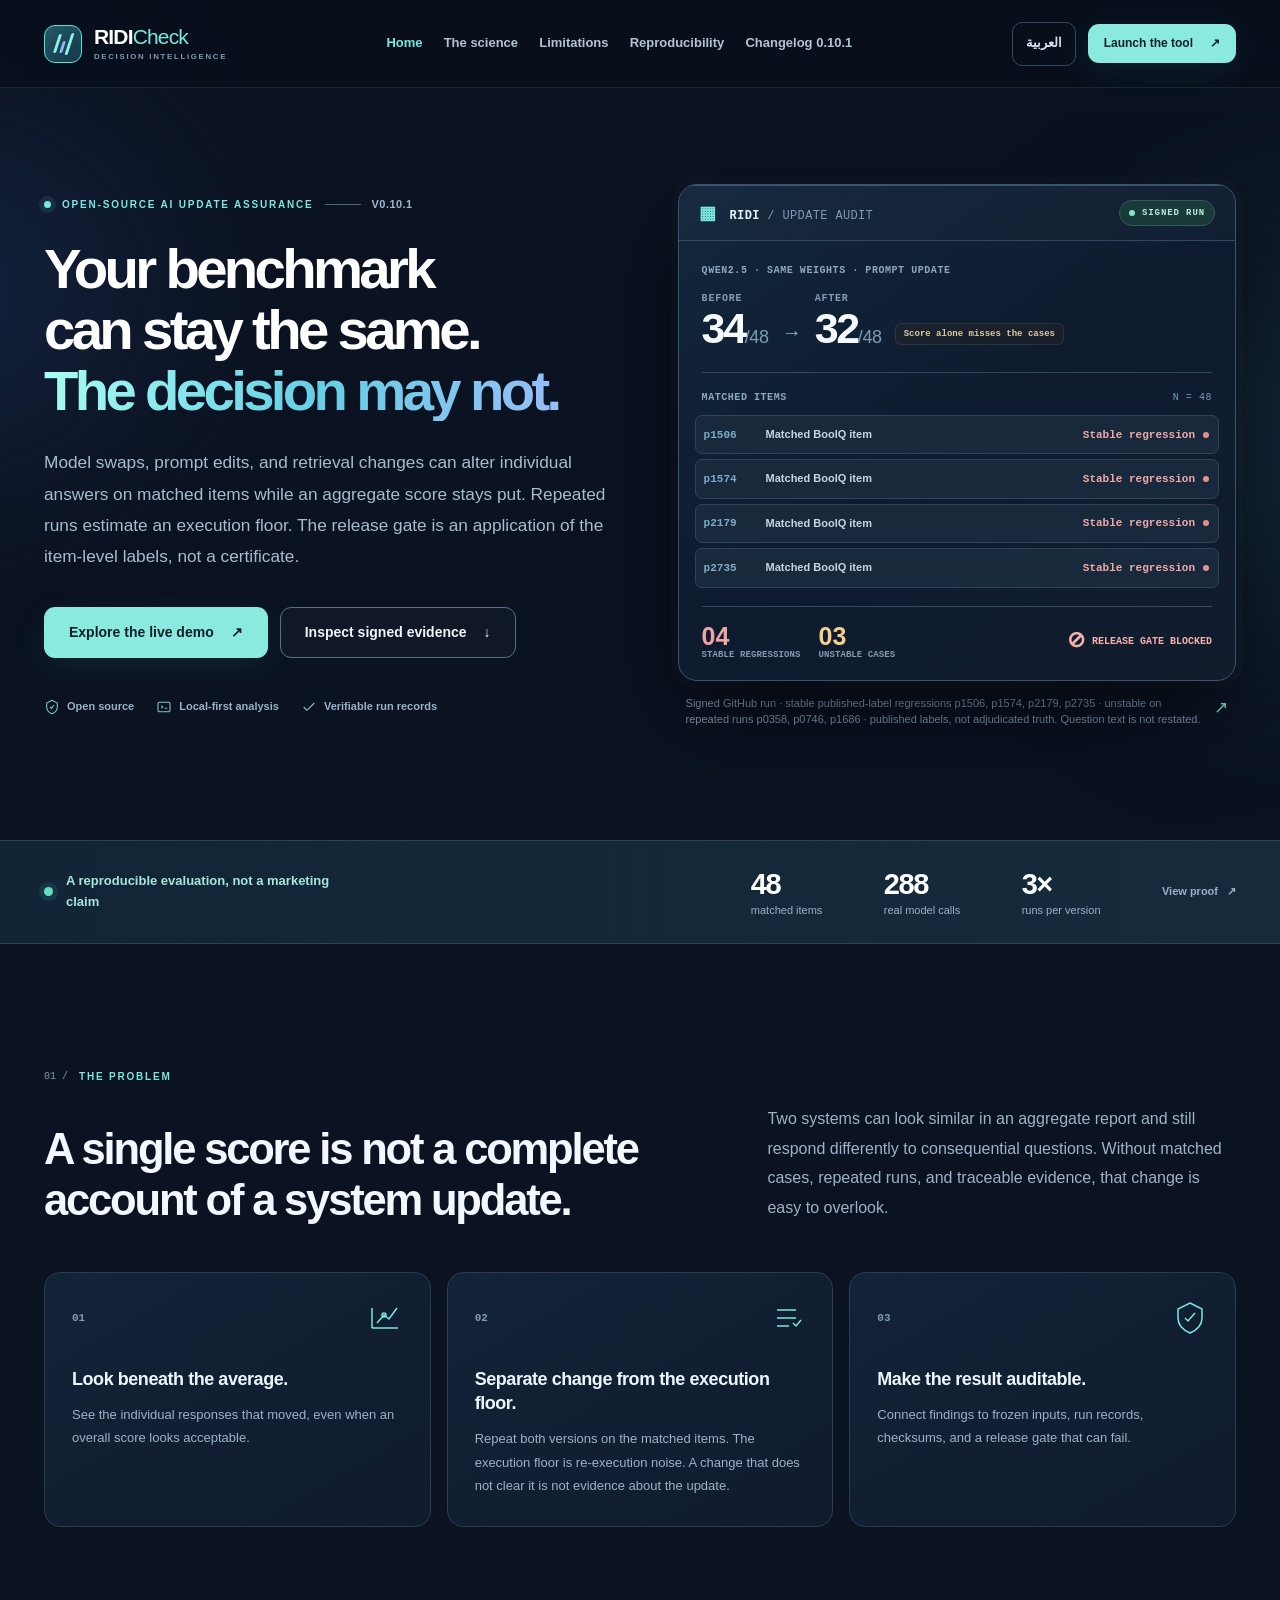
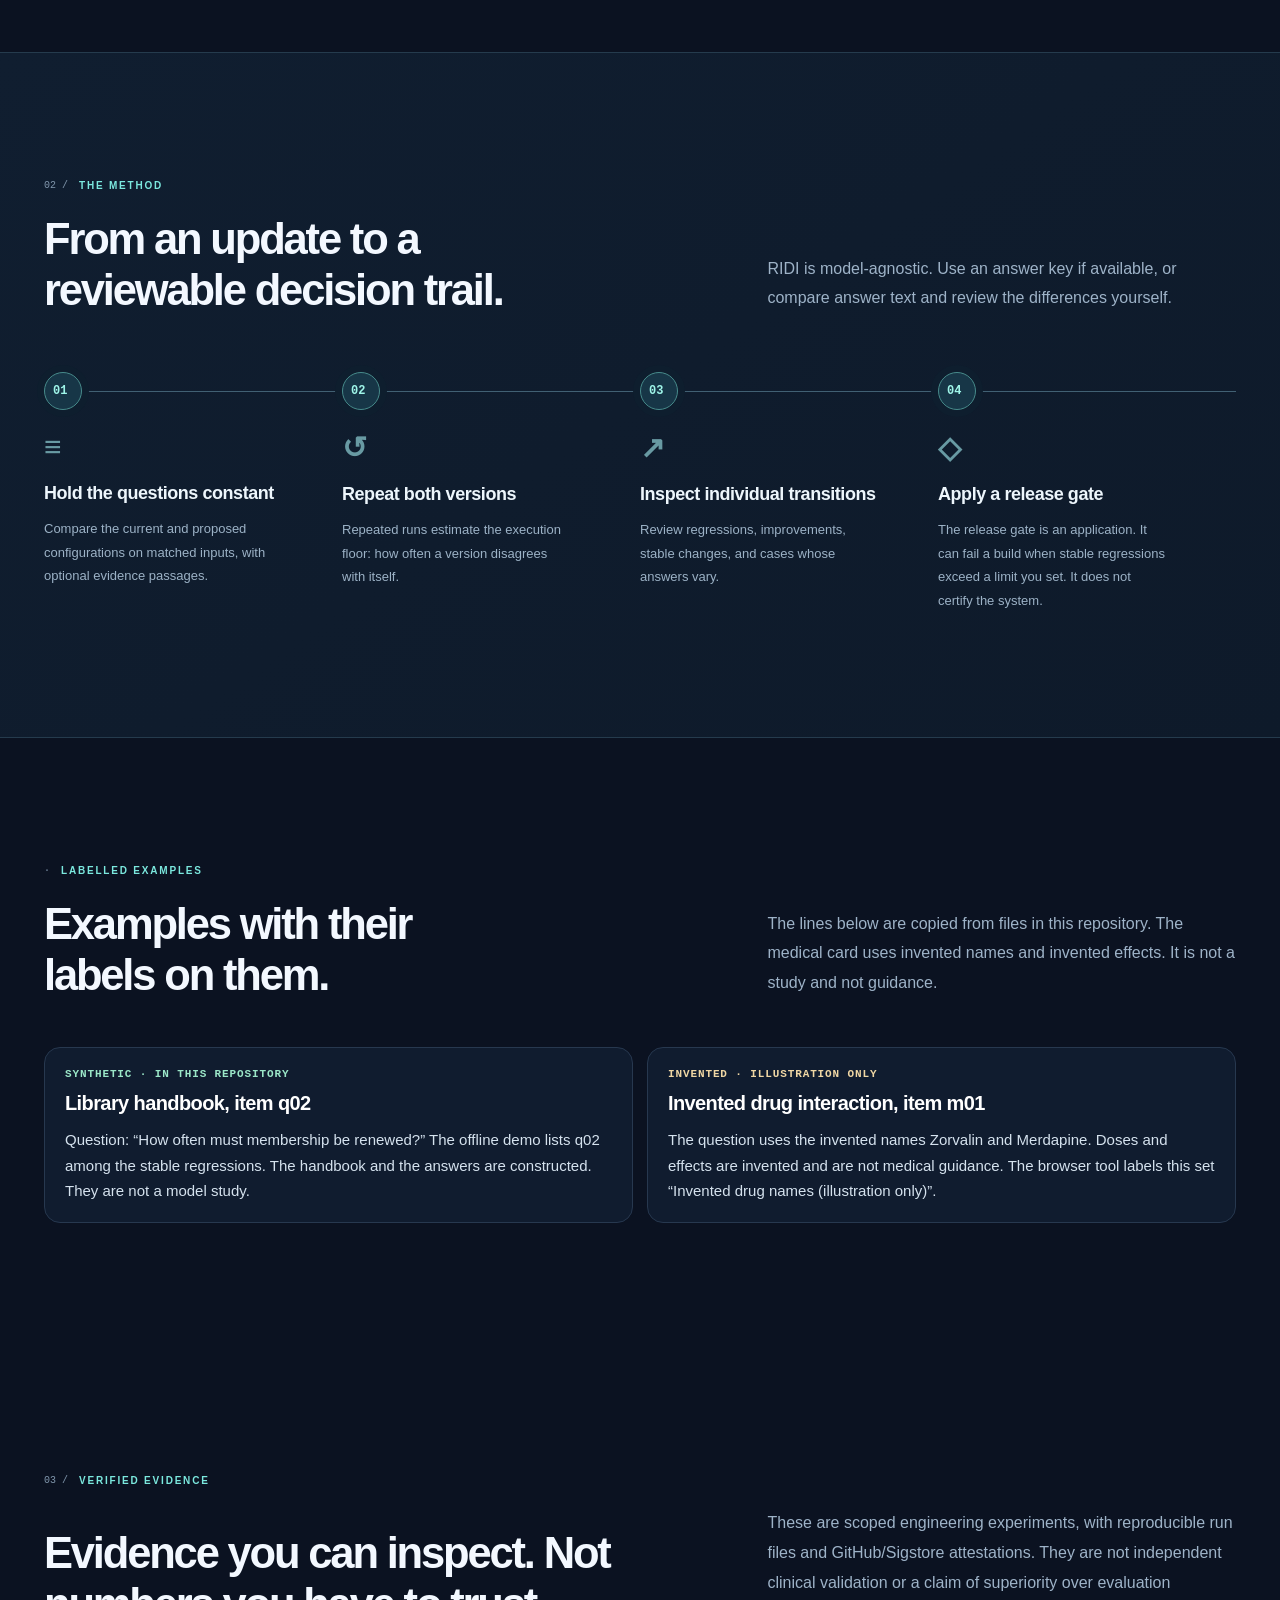
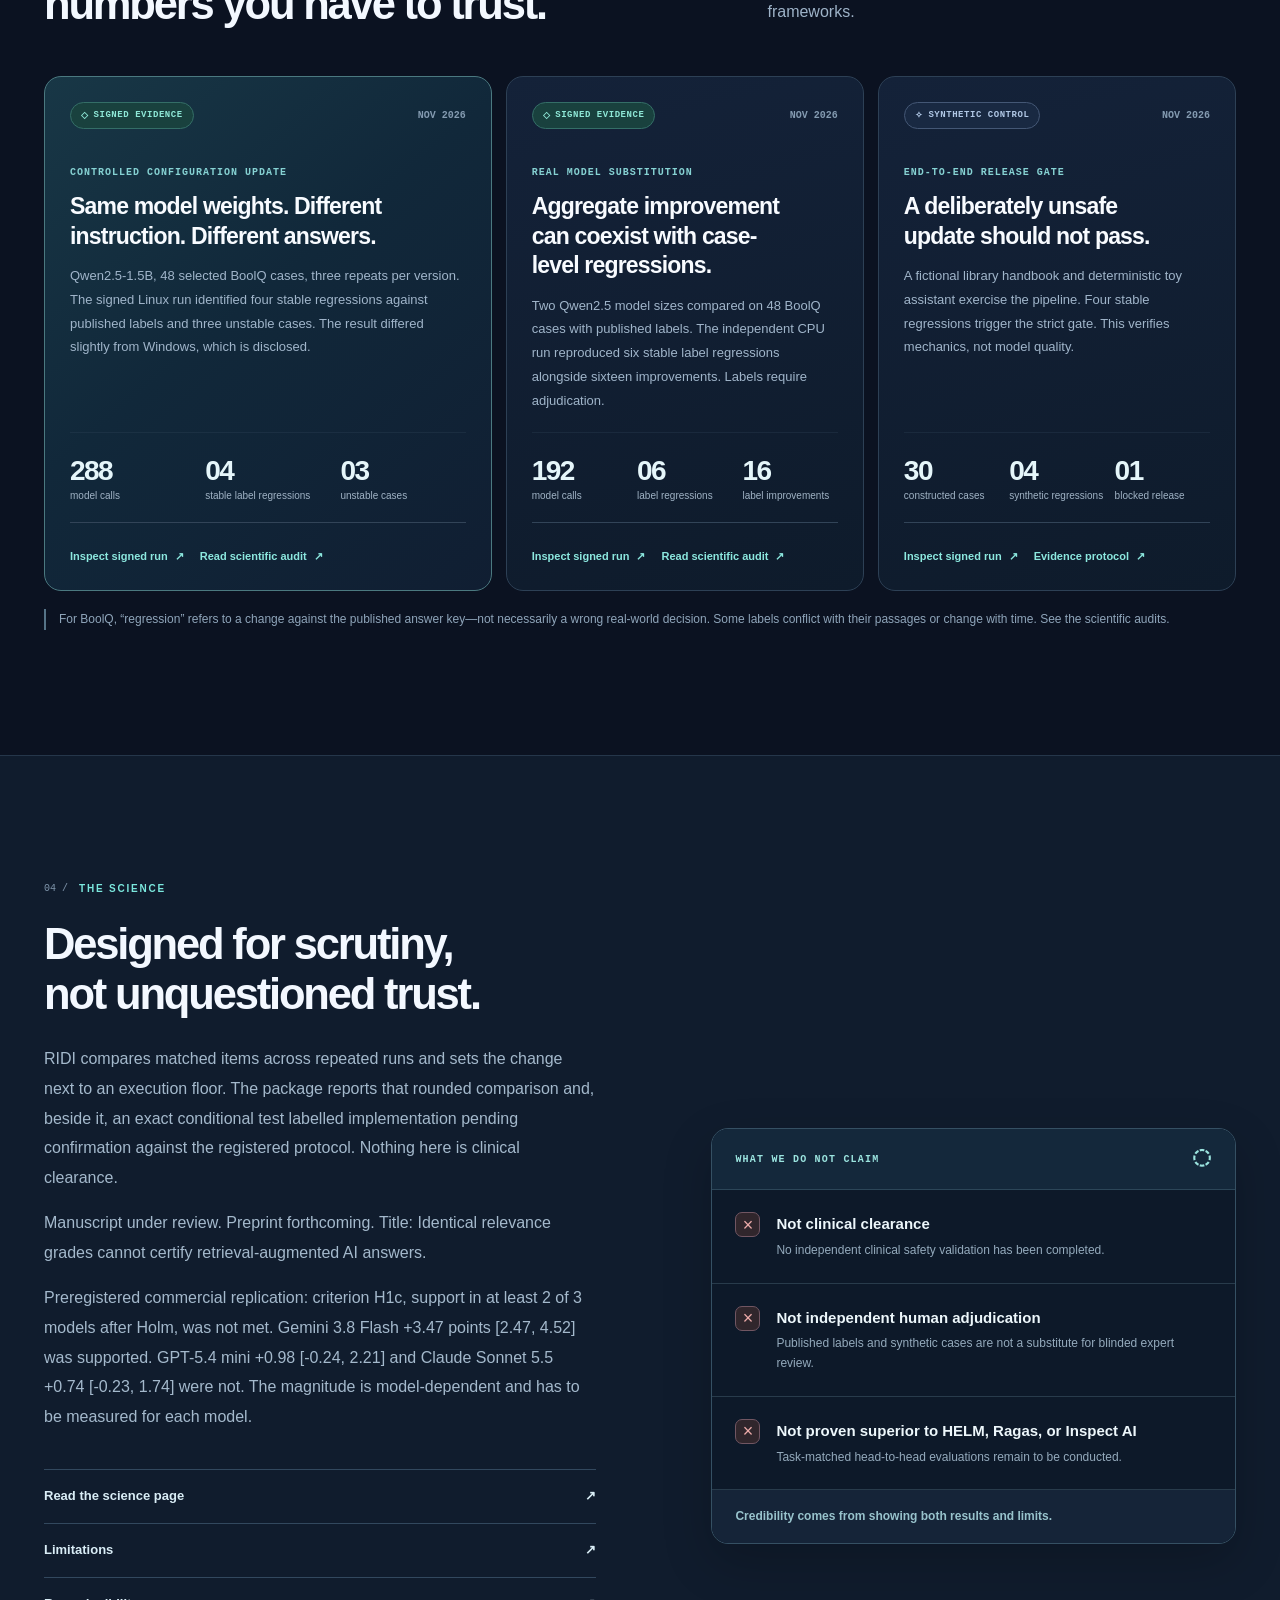
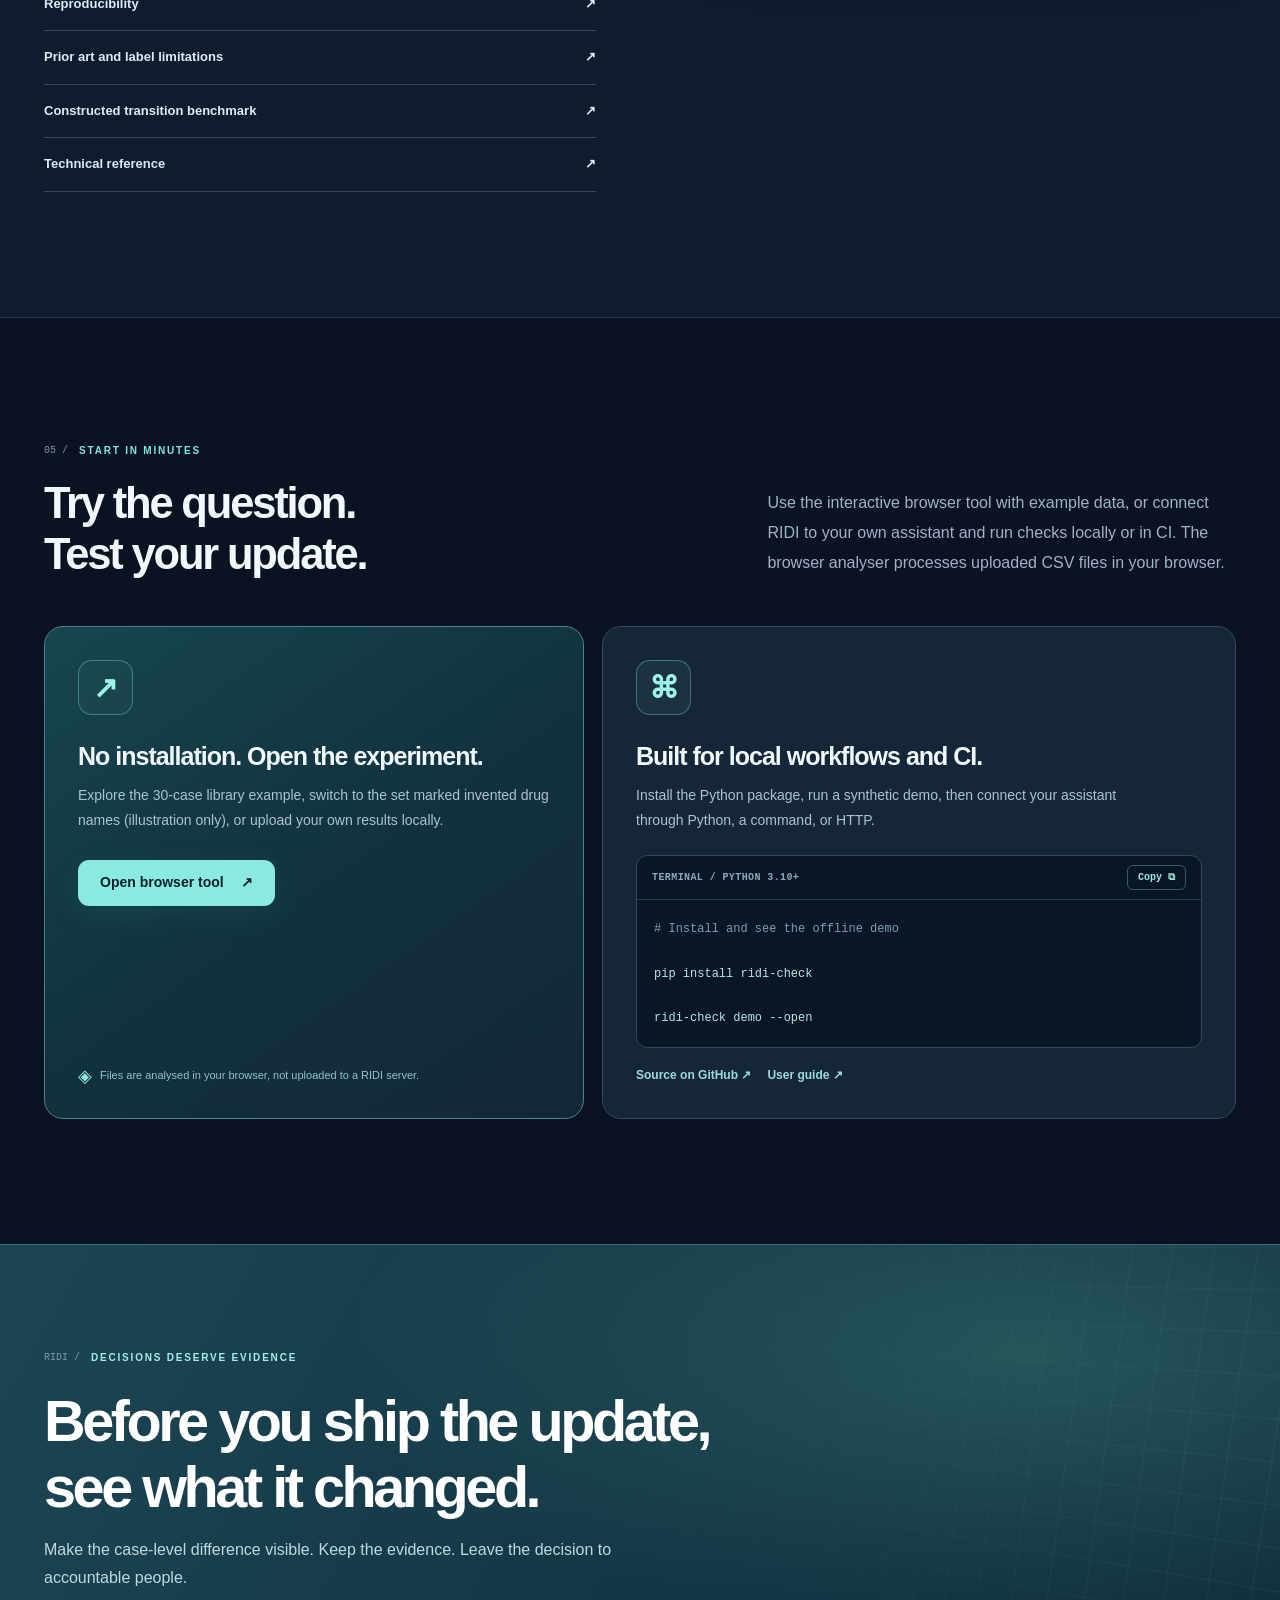
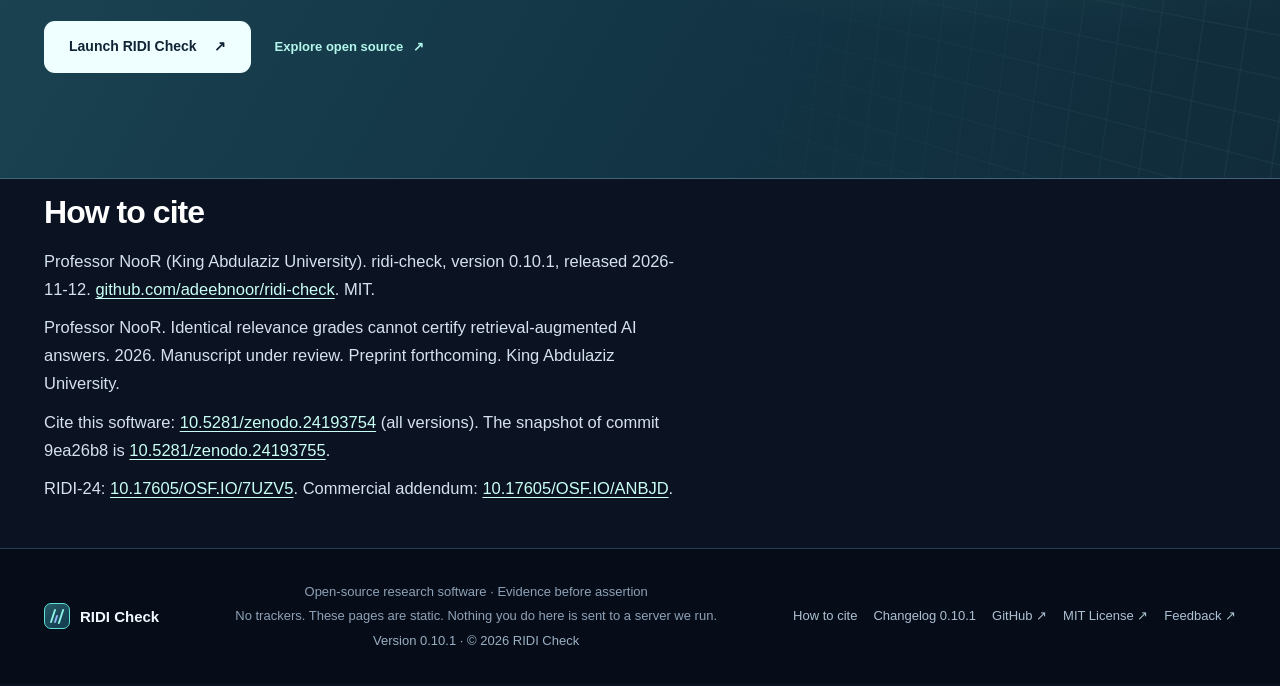
==== commit e3bfaffa: "Record the Zenodo concept and version DOIs. Cite 10.5281/zenodo.24193754 for the software and 10.528" ====
--- a/index.html
+++ b/index.html
@@ -16,8 +16,9 @@
   <meta name="twitter:card" content="summary_large_image">
   <meta name="color-scheme" content="dark">
   <meta name="referrer" content="no-referrer">
-  <meta http-equiv="Content-Security-Policy" content="default-src 'self'; script-src 'self' 'sha256-CpORS9zPgYGpFC2zSG7kguyPdAtfbXlr6a6F9DjaNe8='; style-src 'self'; img-src 'self'; font-src 'self'; connect-src 'none'; object-src 'none'; base-uri 'self'; form-action 'none'">
+  <meta http-equiv="Content-Security-Policy" content="default-src 'self'; script-src 'self' 'sha256-eAqke3eV3Cp9kw2D+h3tDDb1AWBl4eLuBOoeFe/ksQY='; style-src 'self'; img-src 'self'; font-src 'self'; connect-src 'none'; object-src 'none'; base-uri 'self'; form-action 'none'">
   <meta name="citation_title" content="ridi-check">
+  <meta name="citation_doi" content="10.5281/zenodo.24193754">
   <meta name="citation_author" content="Professor NooR">
   <meta name="citation_publication_date" content="2026/11/12">
   <meta name="citation_language" content="en">
@@ -29,7 +30,7 @@
   <link rel="canonical" href="https://adeebnoor.github.io/ridi-check/">
   <link rel="icon" type="image/svg+xml" href="./assets/favicon.svg">
   <link rel="stylesheet" href="./assets/site.css">
-  <script type="application/ld+json">{"@context":"https://schema.org","@graph":[{"@type":"SoftwareSourceCode","name":"ridi-check","description":"Compare two versions of a retrieval-augmented assistant on matched items. Repeated runs estimate an execution floor. The release gate is an application of the item-level labels.","codeRepository":"https://github.com/adeebnoor/ridi-check","url":"https://adeebnoor.github.io/ridi-check/","version":"0.10.1","datePublished":"2026-11-12","license":"https://opensource.org/licenses/MIT","programmingLanguage":"Python","author":{"@type":"Person","name":"Professor NooR","affiliation":{"@type":"CollegeOrUniversity","name":"King Abdulaziz University"}}},{"@type":"ScholarlyArticle","name":"Identical relevance grades cannot certify retrieval-augmented AI answers","author":{"@type":"Person","name":"Professor NooR","affiliation":{"@type":"CollegeOrUniversity","name":"King Abdulaziz University"}},"datePublished":"2026","description":"Manuscript under review. Preprint forthcoming. [Zenodo DOI to be added]","isAccessibleForFree":true}]}</script>
+  <script type="application/ld+json">{"@context":"https://schema.org","@graph":[{"@type":"SoftwareSourceCode","name":"ridi-check","identifier":"https://doi.org/10.5281/zenodo.24193754","description":"Compare two versions of a retrieval-augmented assistant on matched items. Repeated runs estimate an execution floor. The release gate is an application of the item-level labels.","codeRepository":"https://github.com/adeebnoor/ridi-check","url":"https://adeebnoor.github.io/ridi-check/","version":"0.10.1","datePublished":"2026-11-12","license":"https://opensource.org/licenses/MIT","programmingLanguage":"Python","author":{"@type":"Person","name":"Professor NooR","affiliation":{"@type":"CollegeOrUniversity","name":"King Abdulaziz University"}}},{"@type":"ScholarlyArticle","name":"Identical relevance grades cannot certify retrieval-augmented AI answers","author":{"@type":"Person","name":"Professor NooR","affiliation":{"@type":"CollegeOrUniversity","name":"King Abdulaziz University"}},"datePublished":"2026","description":"Manuscript under review. Preprint forthcoming. 10.5281/zenodo.24193754","isAccessibleForFree":true}]}</script>
   <script src="./assets/site.js" defer></script>
   <title>RIDI Check — Decisions deserve more than a score</title>
 </head>
@@ -264,13 +265,13 @@
     <div data-lang-block="en">
       <p>Professor NooR (King Abdulaziz University). ridi-check, version 0.10.1, released 2026-11-12. <a href="https://github.com/adeebnoor/ridi-check" target="_blank" rel="noopener noreferrer">github.com/adeebnoor/ridi-check</a>. MIT.</p>
       <p>Professor NooR. Identical relevance grades cannot certify retrieval-augmented AI answers. 2026. Manuscript under review. Preprint forthcoming. King Abdulaziz University.</p>
-      <p>Zenodo DOI: [Zenodo DOI to be added]</p>
+      <p>Cite this software: <a href="https://doi.org/10.5281/zenodo.24193754">10.5281/zenodo.24193754</a> (all versions). The snapshot of commit 9ea26b8 is <a href="https://doi.org/10.5281/zenodo.24193755">10.5281/zenodo.24193755</a>.</p>
       <p>RIDI-24: <a href="https://doi.org/10.17605/OSF.IO/7UZV5" target="_blank" rel="noopener noreferrer">10.17605/OSF.IO/7UZV5</a>. Commercial addendum: <a href="https://doi.org/10.17605/OSF.IO/ANBJD" target="_blank" rel="noopener noreferrer">10.17605/OSF.IO/ANBJD</a>.</p>
     </div>
     <div data-lang-block="ar" lang="ar" hidden>
       <p>الأستاذ نور (جامعة الملك عبدالعزيز). ridi-check، الإصدار 0.10.1، صدر في 2026-11-12. <a href="https://github.com/adeebnoor/ridi-check" target="_blank" rel="noopener noreferrer">github.com/adeebnoor/ridi-check</a>. رخصة MIT.</p>
       <p>الأستاذ نور. Identical relevance grades cannot certify retrieval-augmented AI answers. 2026. مخطوطة قيد المراجعة. النسخة الأولية ستصدر لاحقاً. جامعة الملك عبدالعزيز.</p>
-      <p>معرّف Zenodo: [Zenodo DOI to be added]</p>
+      <p>للاستشهاد بهذا البرنامج: <a href="https://doi.org/10.5281/zenodo.24193754">10.5281/zenodo.24193754</a> (كل الإصدارات). لقطة الالتزام 9ea26b8 هي <a href="https://doi.org/10.5281/zenodo.24193755">10.5281/zenodo.24193755</a>.</p>
       <p>RIDI-24: <a href="https://doi.org/10.17605/OSF.IO/7UZV5" target="_blank" rel="noopener noreferrer">10.17605/OSF.IO/7UZV5</a>. الملحق التجاري: <a href="https://doi.org/10.17605/OSF.IO/ANBJD" target="_blank" rel="noopener noreferrer">10.17605/OSF.IO/ANBJD</a>.</p>
     </div>
   </section>
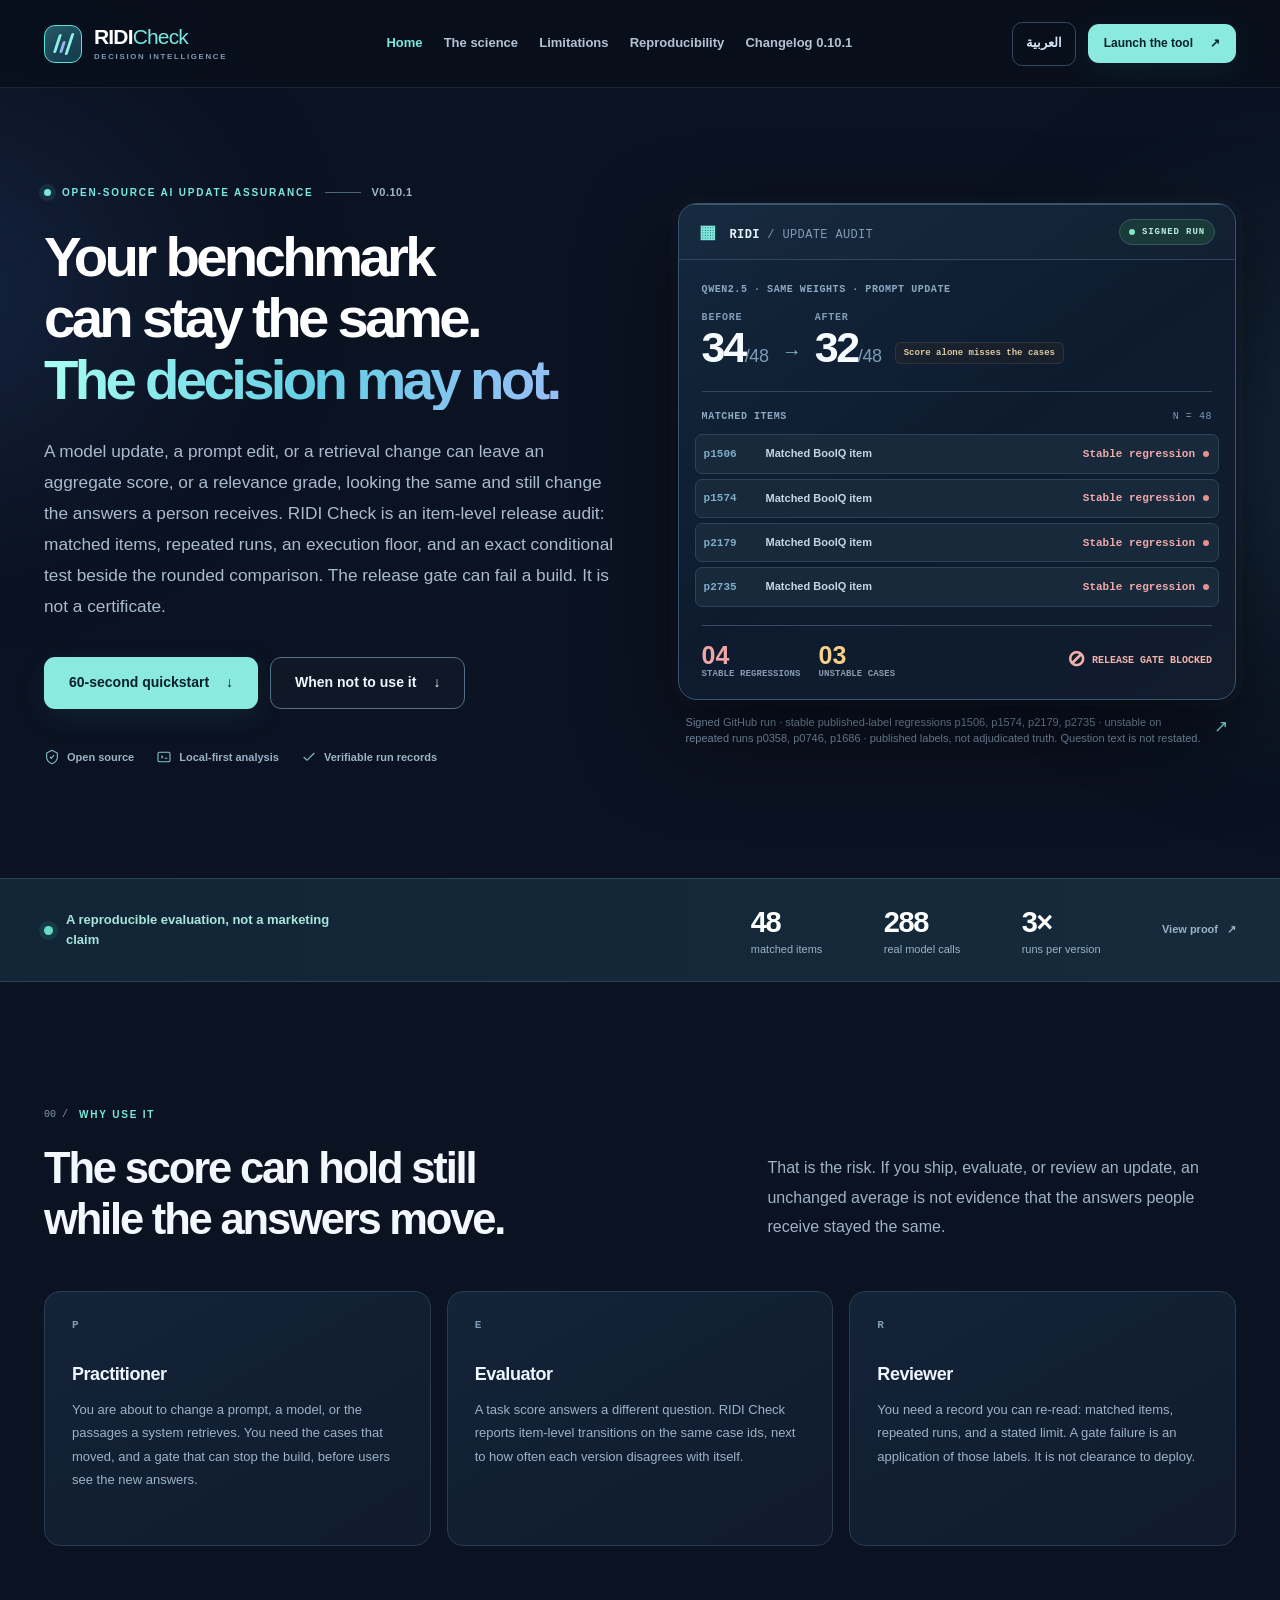
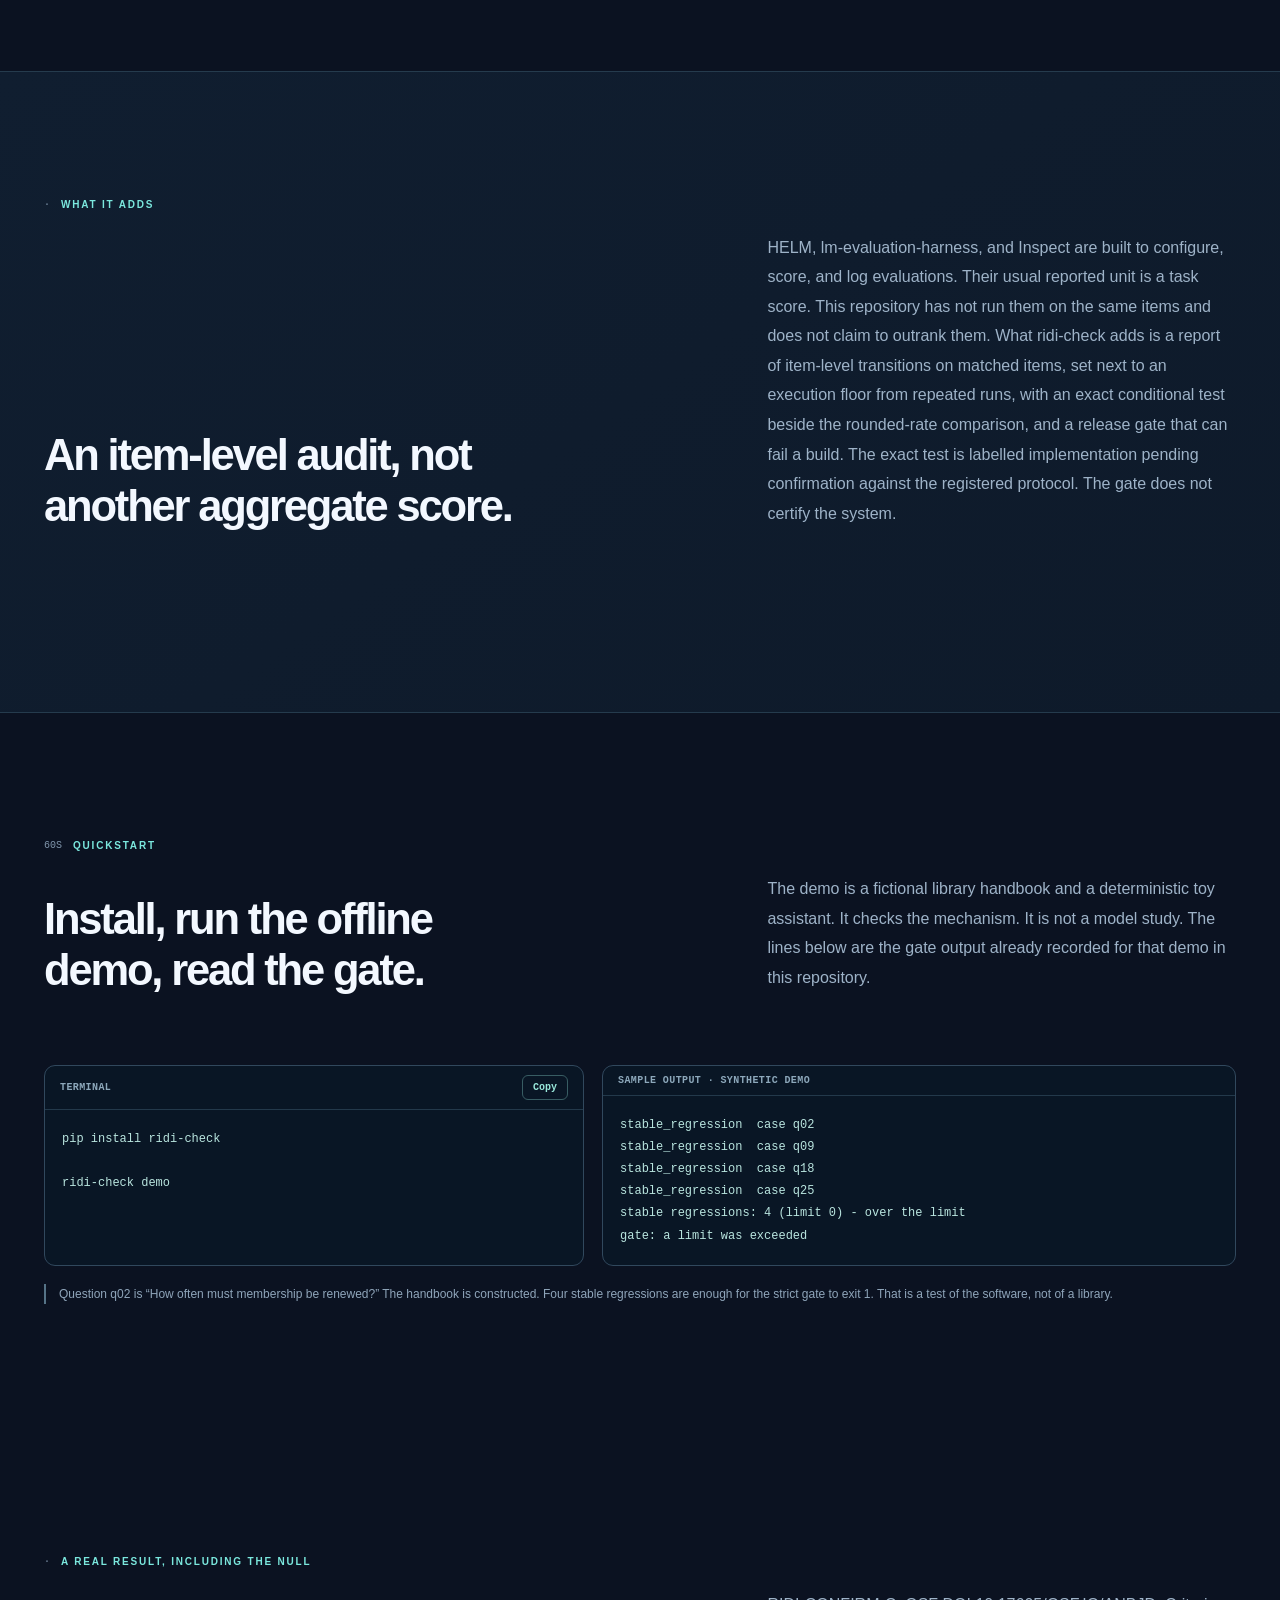
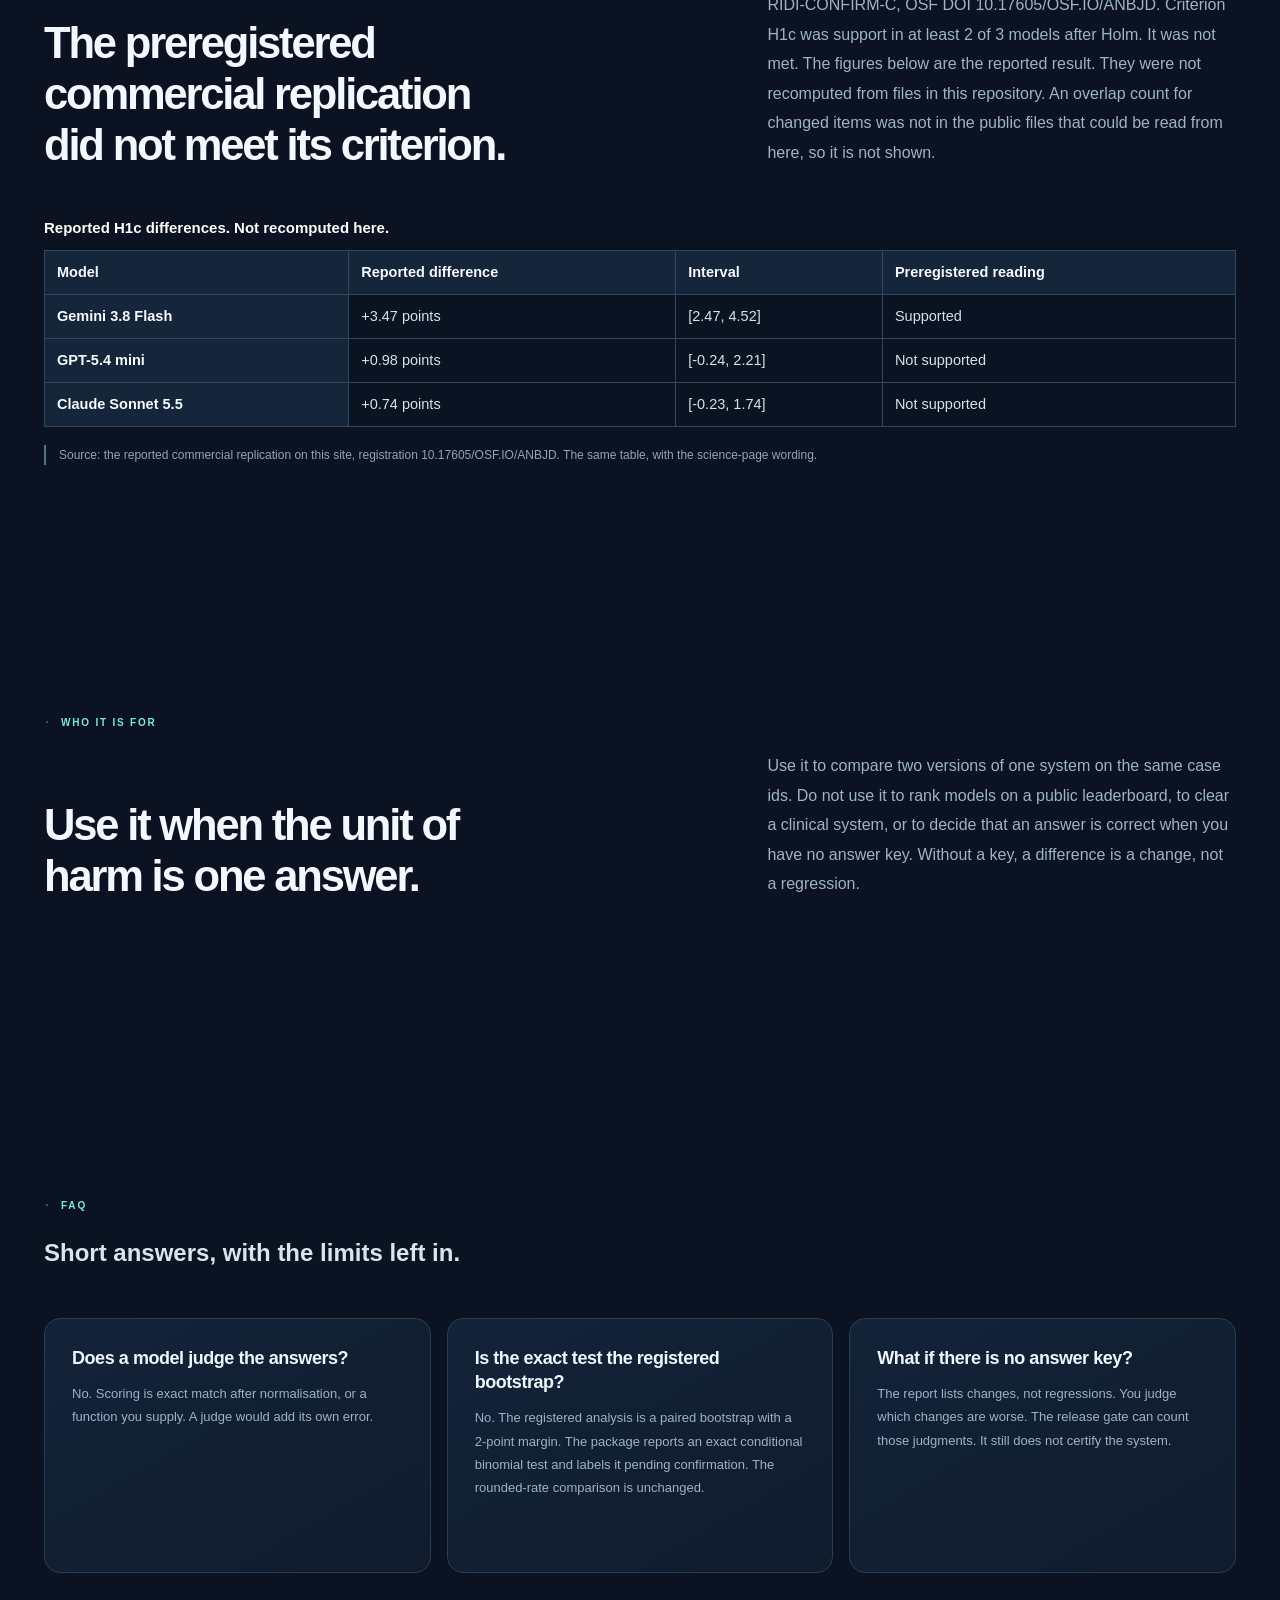
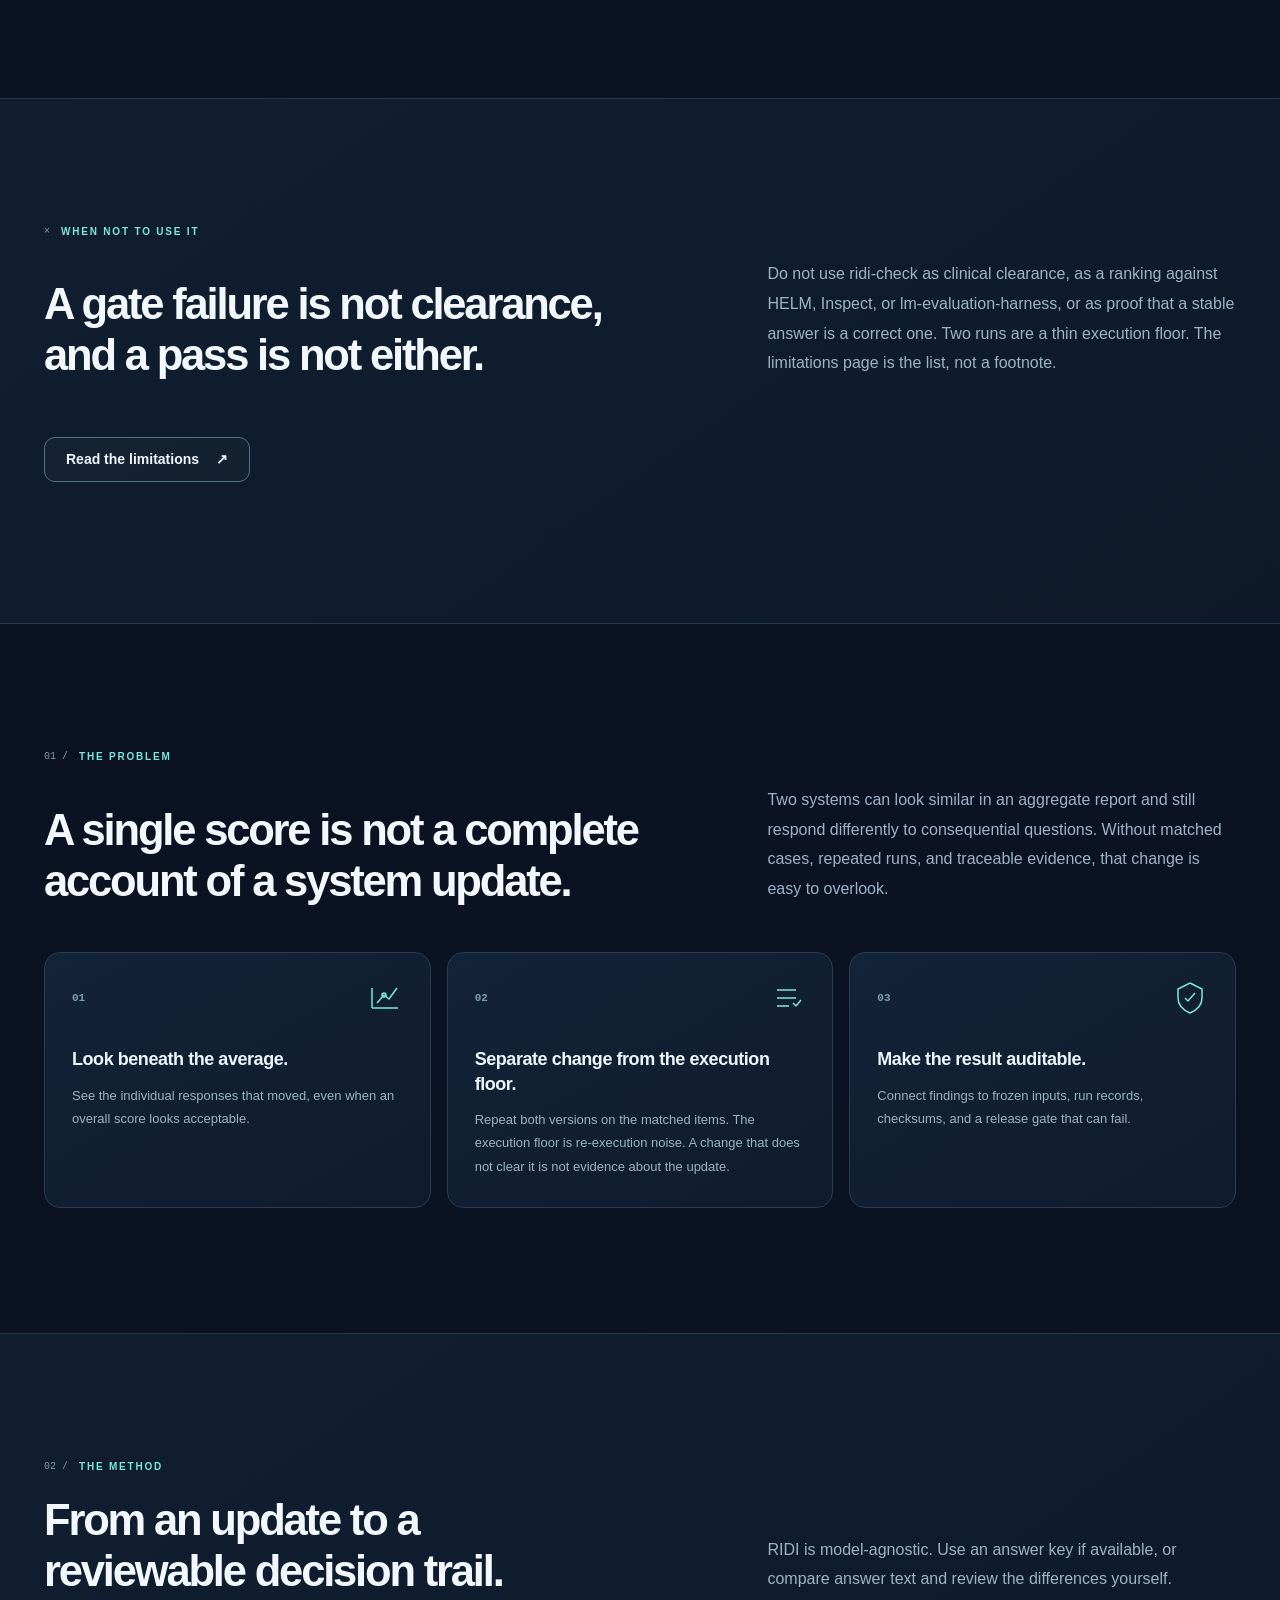
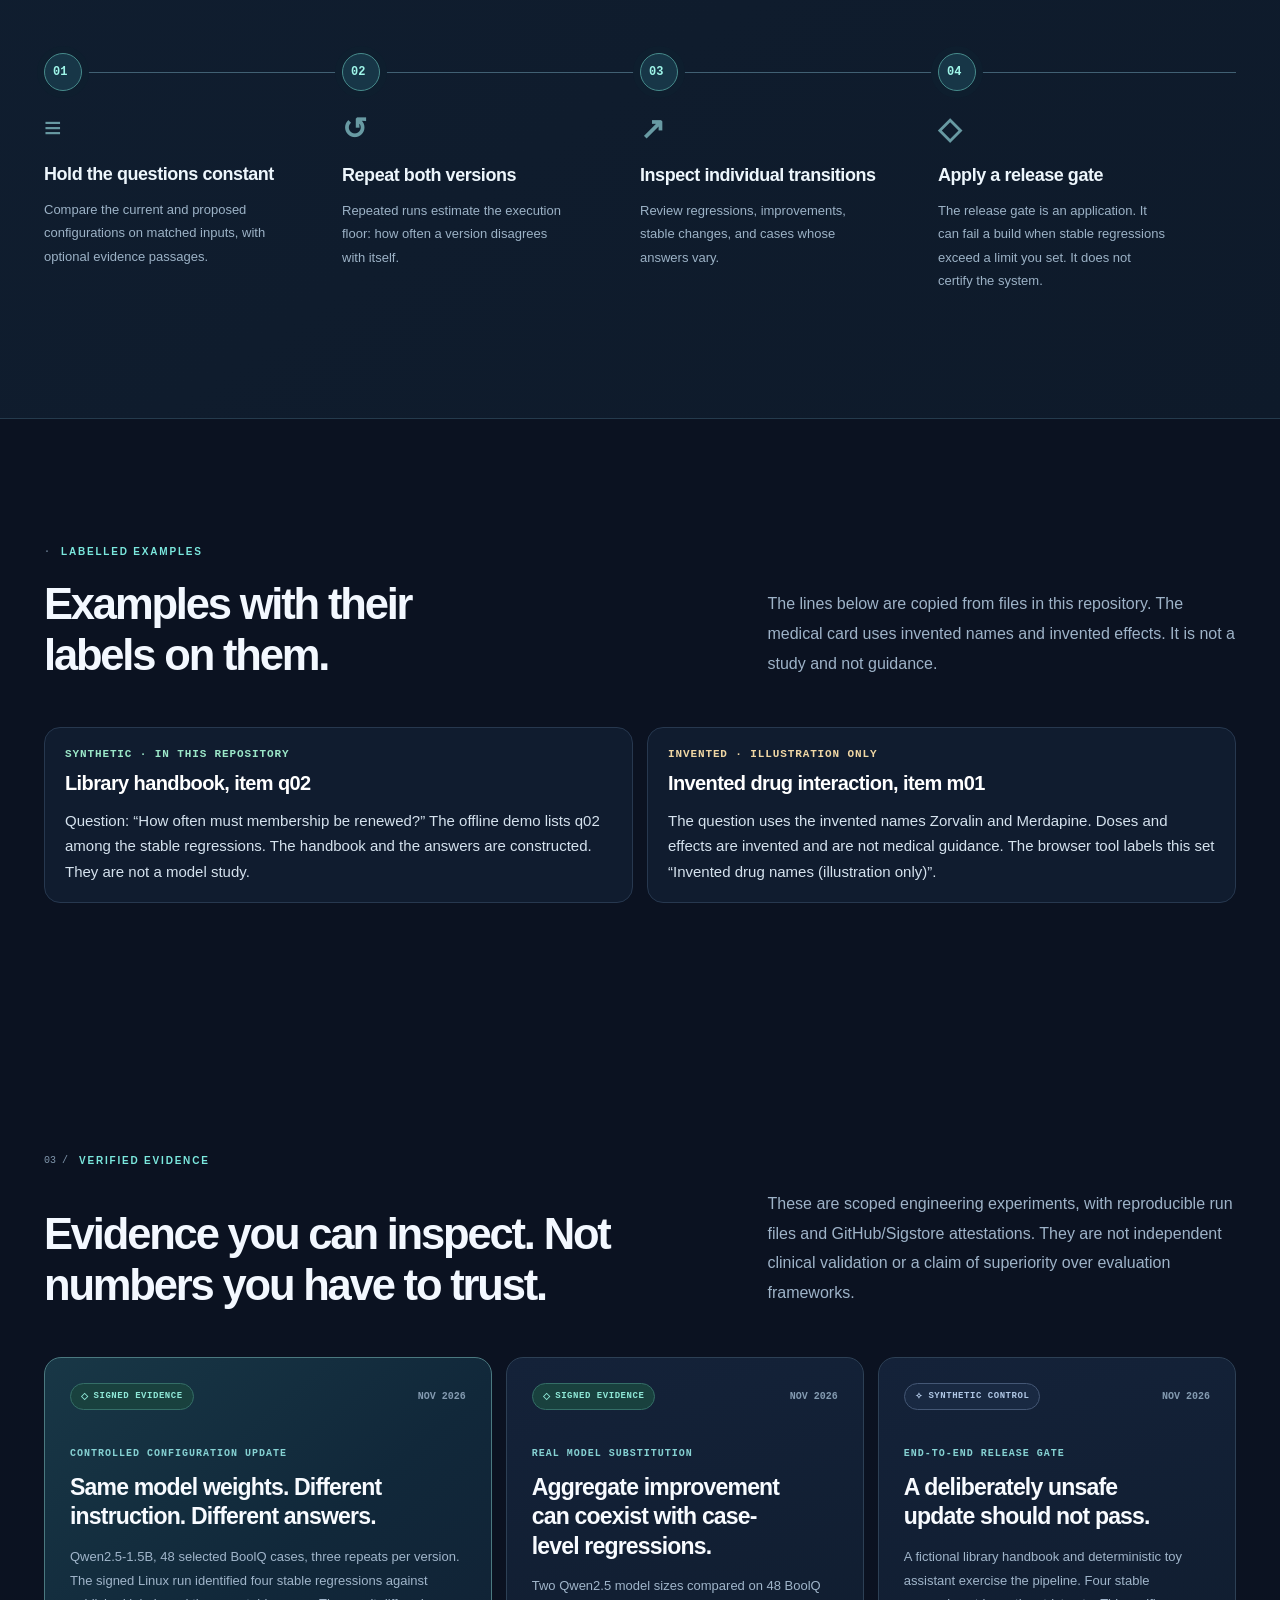
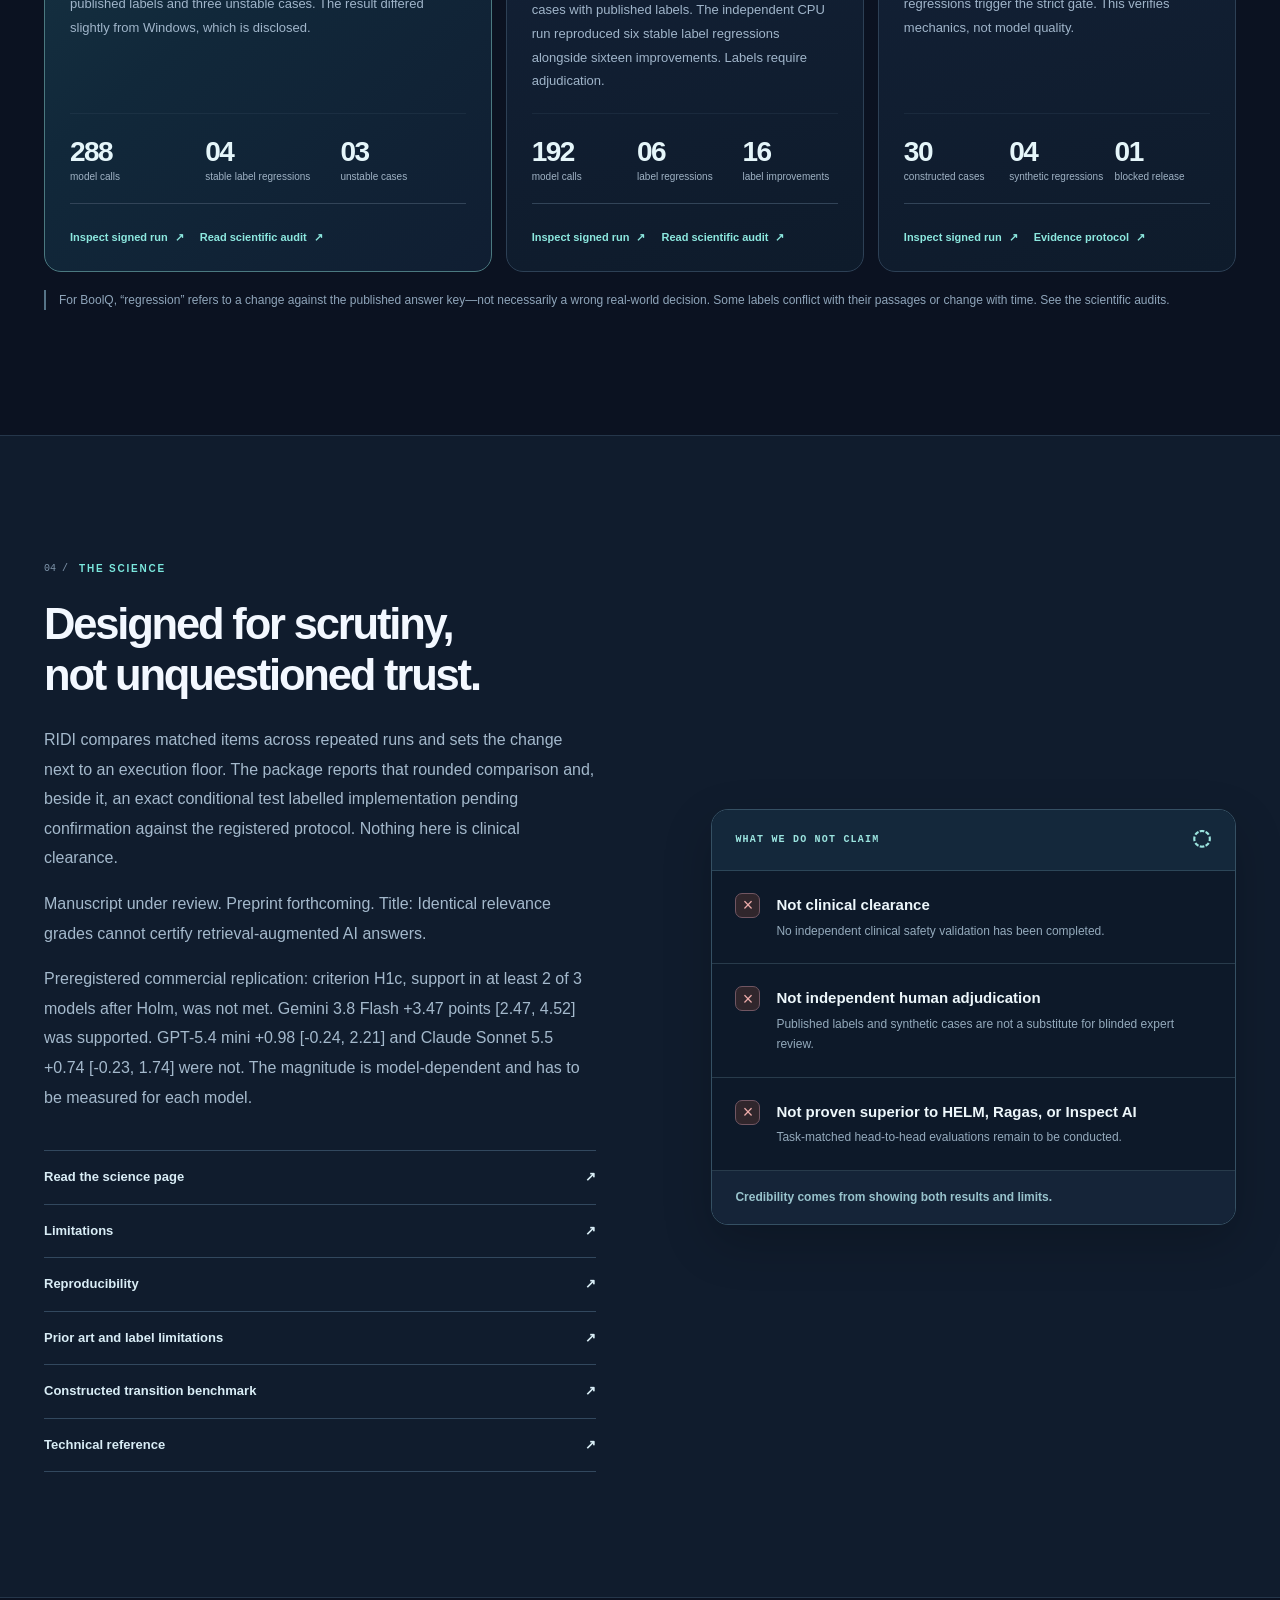
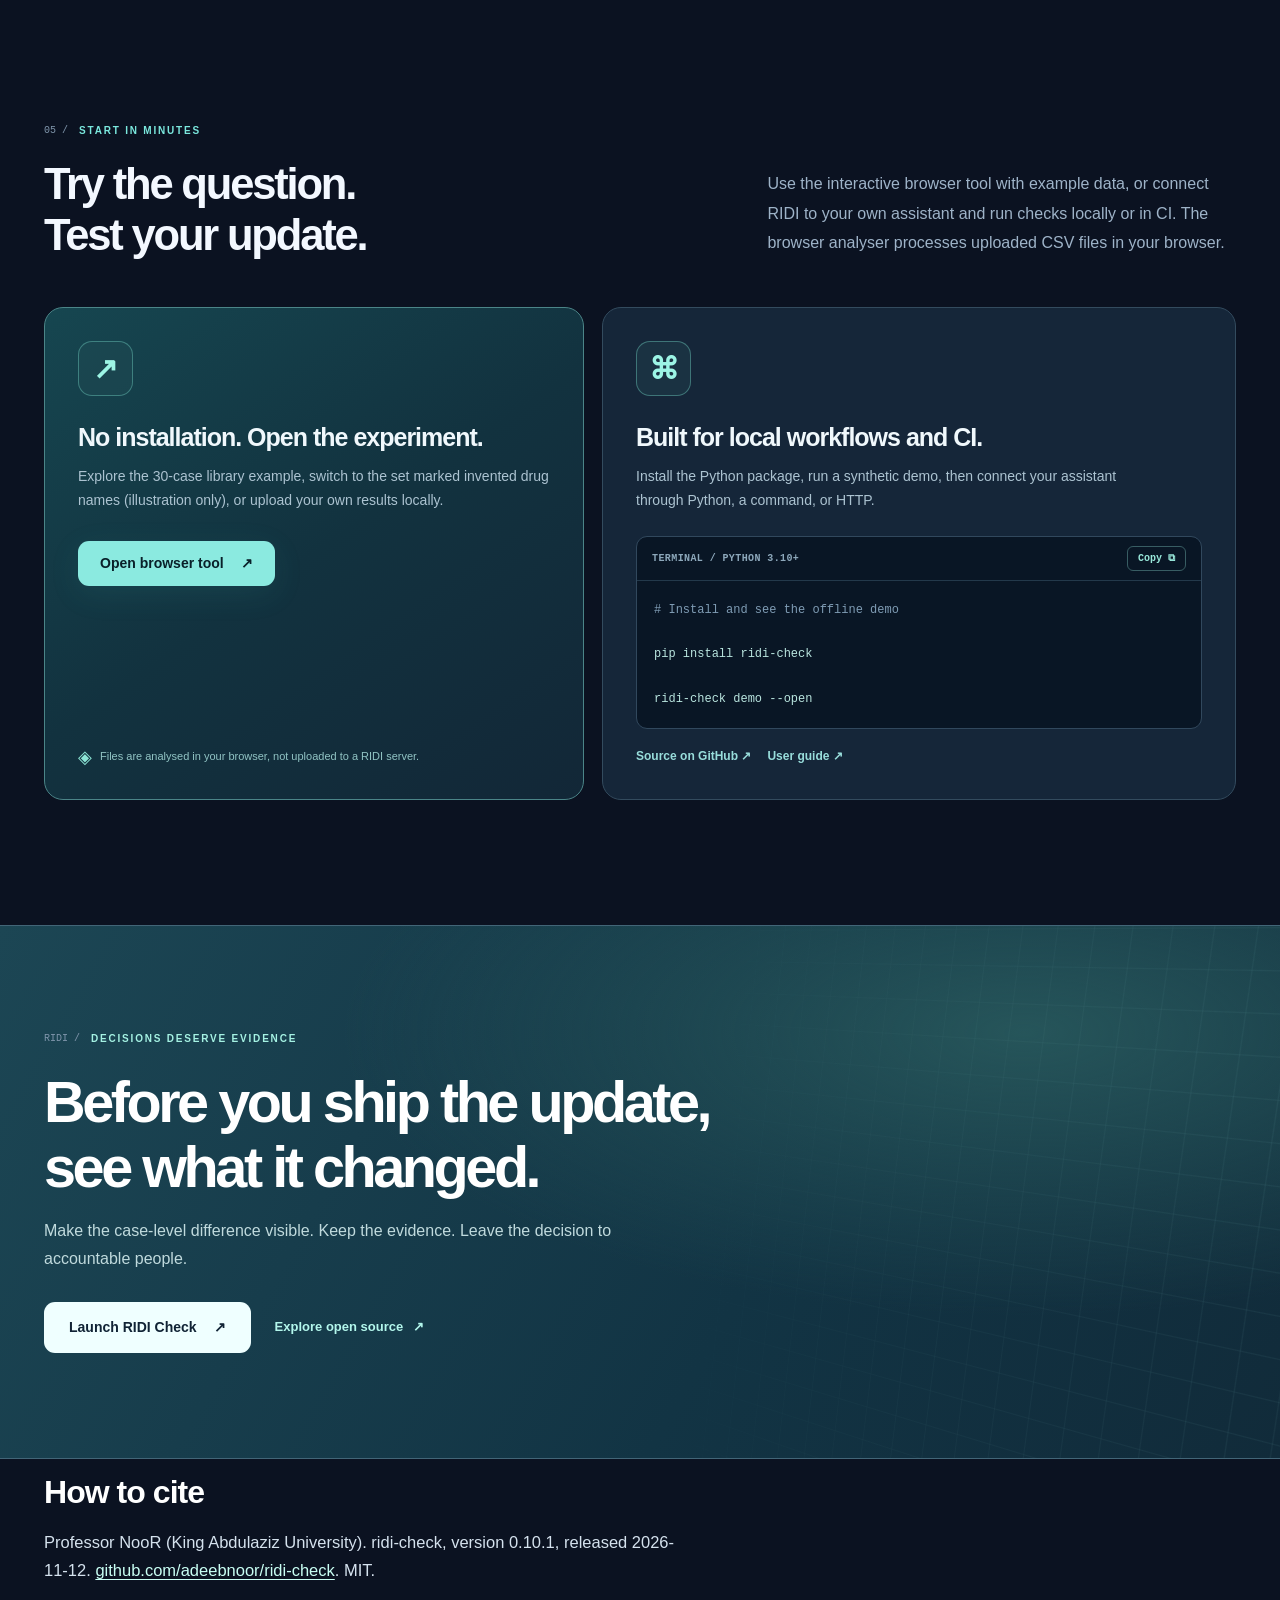
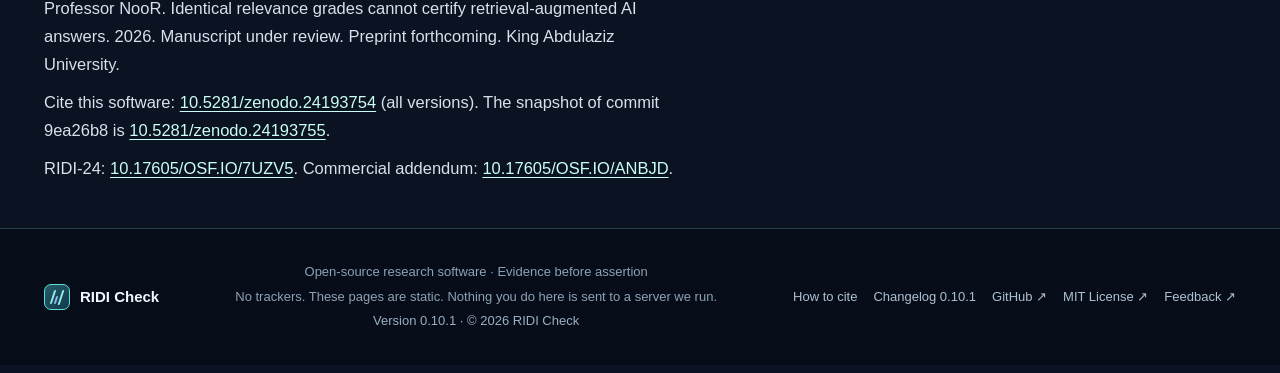
==== commit 2d24418e: "Open the home page with the decision, the method, and a 60-second demo. The review in docs/EXPERT_RE" ====
--- a/index.html
+++ b/index.html
@@ -16,7 +16,7 @@
   <meta name="twitter:card" content="summary_large_image">
   <meta name="color-scheme" content="dark">
   <meta name="referrer" content="no-referrer">
-  <meta http-equiv="Content-Security-Policy" content="default-src 'self'; script-src 'self' 'sha256-eAqke3eV3Cp9kw2D+h3tDDb1AWBl4eLuBOoeFe/ksQY='; style-src 'self'; img-src 'self'; font-src 'self'; connect-src 'none'; object-src 'none'; base-uri 'self'; form-action 'none'">
+  <meta http-equiv="Content-Security-Policy" content="default-src 'self'; script-src 'self' 'sha256-eAqke3eV3Cp9kw2D+h3tDDb1AWBl4eLuBOoeFe/ksQY='; style-src 'self'; img-src 'self'; font-src 'self'; connect-src 'self'; object-src 'none'; base-uri 'self'; form-action 'none'">
   <meta name="citation_title" content="ridi-check">
   <meta name="citation_doi" content="10.5281/zenodo.24193754">
   <meta name="citation_author" content="Professor NooR">
@@ -65,10 +65,10 @@
       <div class="hero-copy">
         <div class="eyebrow"><span class="pulse-dot" aria-hidden="true"></span><span data-i18n="eyebrow">OPEN-SOURCE AI UPDATE ASSURANCE</span><span class="eyebrow-line"></span><span class="eyebrow-v">v0.10.1</span></div>
         <h1 id="heroTitle"><span data-i18n="heroLine1">Your benchmark</span><span data-i18n="heroLine2">can stay the same.</span><span class="hero-em" data-i18n="heroLine3">The decision may not.</span></h1>
-        <p class="hero-lead" data-i18n="heroLead">Model swaps, prompt edits, and retrieval changes can alter individual answers on matched items while an aggregate score stays put. Repeated runs estimate an execution floor. The release gate is an application of the item-level labels, not a certificate.</p>
+        <p class="hero-lead" data-i18n="heroLead">A model update, a prompt edit, or a retrieval change can leave an aggregate score, or a relevance grade, looking the same and still change the answers a person receives. RIDI Check is an item-level release audit: matched items, repeated runs, an execution floor, and an exact conditional test beside the rounded comparison. The release gate can fail a build. It is not a certificate.</p>
         <div class="hero-actions">
-          <a class="btn btn-primary btn-lg" href="./web/ridi-update-check.html"><span data-i18n="heroCta">Explore the live demo</span><span aria-hidden="true">↗</span></a>
-          <a class="btn btn-outline btn-lg" href="#evidence"><span data-i18n="heroSecondary">Inspect signed evidence</span><span aria-hidden="true">↓</span></a>
+          <a class="btn btn-primary btn-lg" href="#quickstart"><span data-i18n="heroCta">60-second quickstart</span><span aria-hidden="true">↓</span></a>
+          <a class="btn btn-outline btn-lg" href="#not-for"><span data-i18n="heroSecondary">When not to use it</span><span aria-hidden="true">↓</span></a>
         </div>
         <div class="hero-trust">
           <span><svg viewBox="0 0 24 24" fill="none" stroke="currentColor" stroke-width="1.6" aria-hidden="true"><path d="M12 2 4 6v6c0 5 3.4 8.5 8 10 4.6-1.5 8-5 8-10V6l-8-4Z"/><path d="m9 12 2 2 4-5"/></svg><span data-i18n="trustOpen">Open source</span></span>
@@ -122,6 +122,139 @@
         </div>
       </div>
     </div>
+
+    <section class="section shell" id="why-use" aria-labelledby="whyUseTitle">
+      <div class="section-intro">
+        <span class="section-kicker"><span class="kicker-index">00 /</span> <span data-i18n="doorKicker">WHY USE IT</span></span>
+        <div class="intro-grid">
+          <h2 id="whyUseTitle" data-i18n="doorTitle">The score can hold still while the answers move.</h2>
+          <p data-i18n="doorLead">That is the risk. If you ship, evaluate, or review an update, an unchanged average is not evidence that the answers people receive stayed the same.</p>
+        </div>
+      </div>
+      <div class="principles">
+        <article class="principle"><div class="principle-icon"><span>P</span></div><h3 data-i18n="whoPracTitle">Practitioner</h3><p data-i18n="whoPracBody">You are about to change a prompt, a model, or the passages a system retrieves. You need the cases that moved, and a gate that can stop the build, before users see the new answers.</p></article>
+        <article class="principle"><div class="principle-icon"><span>E</span></div><h3 data-i18n="whoEvalTitle">Evaluator</h3><p data-i18n="whoEvalBody">A task score answers a different question. RIDI Check reports item-level transitions on the same case ids, next to how often each version disagrees with itself.</p></article>
+        <article class="principle"><div class="principle-icon"><span>R</span></div><h3 data-i18n="whoRegTitle">Reviewer</h3><p data-i18n="whoRegBody">You need a record you can re-read: matched items, repeated runs, and a stated limit. A gate failure is an application of those labels. It is not clearance to deploy.</p></article>
+      </div>
+    </section>
+
+    <section class="section method-section" id="contribution" aria-labelledby="contribTitle">
+      <div class="shell">
+        <div class="section-intro">
+          <span class="section-kicker"><span class="kicker-index">·</span> <span data-i18n="contribKicker">WHAT IT ADDS</span></span>
+          <div class="intro-grid">
+            <h2 id="contribTitle" data-i18n="contribTitle">An item-level audit, not another aggregate score.</h2>
+            <p data-i18n="contribBody">HELM, lm-evaluation-harness, and Inspect are built to configure, score, and log evaluations. Their usual reported unit is a task score. This repository has not run them on the same items and does not claim to outrank them. What ridi-check adds is a report of item-level transitions on matched items, set next to an execution floor from repeated runs, with an exact conditional test beside the rounded-rate comparison, and a release gate that can fail a build. The exact test is labelled implementation pending confirmation against the registered protocol. The gate does not certify the system.</p>
+          </div>
+        </div>
+      </div>
+    </section>
+
+    <section class="section shell" id="quickstart" aria-labelledby="quickTitle">
+      <div class="section-intro">
+        <span class="section-kicker"><span class="kicker-index">60s</span> <span data-i18n="quickKicker">QUICKSTART</span></span>
+        <div class="intro-grid">
+          <h2 id="quickTitle" data-i18n="quickTitle">Install, run the offline demo, read the gate.</h2>
+          <p data-i18n="quickBody">The demo is a fictional library handbook and a deterministic toy assistant. It checks the mechanism. It is not a model study. The lines below are the gate output already recorded for that demo in this repository.</p>
+        </div>
+      </div>
+      <div class="start-grid">
+        <div class="code-window">
+          <div class="code-header"><span>TERMINAL</span><button type="button" id="copyQuick" data-copy="pip install ridi-check&#10;ridi-check demo" aria-label="Copy installation commands" data-i18n-aria="copyAria"><span data-i18n="copyLabel">Copy</span></button></div>
+          <pre><code><span class="code-cmd">pip install ridi-check</span>
+<span class="code-cmd">ridi-check demo</span></code></pre>
+        </div>
+        <div class="code-window">
+          <div class="code-header"><span data-i18n="sampleCaption">SAMPLE OUTPUT · SYNTHETIC DEMO</span></div>
+          <pre><code>stable_regression  case q02
+stable_regression  case q09
+stable_regression  case q18
+stable_regression  case q25
+stable regressions: 4 (limit 0) - over the limit
+gate: a limit was exceeded</code></pre>
+        </div>
+      </div>
+      <p class="evidence-footnote" data-i18n="quickNote">Question q02 is “How often must membership be renewed?” The handbook is constructed. Four stable regressions are enough for the strict gate to exit 1. That is a test of the software, not of a library.</p>
+    </section>
+
+    <section class="section shell" id="worked" aria-labelledby="workedTitle">
+      <div class="section-intro">
+        <span class="section-kicker"><span class="kicker-index">·</span> <span data-i18n="workedKicker">A REAL RESULT, INCLUDING THE NULL</span></span>
+        <div class="intro-grid">
+          <h2 id="workedTitle" data-i18n="workedTitle">The preregistered commercial replication did not meet its criterion.</h2>
+          <p data-i18n="workedBody">RIDI-CONFIRM-C, OSF DOI 10.17605/OSF.IO/ANBJD. Criterion H1c was support in at least 2 of 3 models after Holm. It was not met. The figures below are the reported result. They were not recomputed from files in this repository. An overlap count for changed items was not in the public files that could be read from here, so it is not shown.</p>
+        </div>
+      </div>
+      <div class="table-scroll">
+        <table class="data-table">
+          <caption data-i18n="workedCaption">Reported H1c differences. Not recomputed here.</caption>
+          <thead>
+            <tr>
+              <th scope="col" data-i18n="workedModel">Model</th>
+              <th scope="col" data-i18n="workedEstimate">Reported difference</th>
+              <th scope="col" data-i18n="workedInterval">Interval</th>
+              <th scope="col" data-i18n="workedCall">Preregistered reading</th>
+            </tr>
+          </thead>
+          <tbody>
+            <tr>
+              <th scope="row">Gemini 3.8 Flash</th>
+              <td>+3.47 points</td>
+              <td>[2.47, 4.52]</td>
+              <td data-i18n="workedYes">Supported</td>
+            </tr>
+            <tr>
+              <th scope="row">GPT-5.4 mini</th>
+              <td>+0.98 points</td>
+              <td>[-0.24, 2.21]</td>
+              <td data-i18n="workedNo">Not supported</td>
+            </tr>
+            <tr>
+              <th scope="row">Claude Sonnet 5.5</th>
+              <td>+0.74 points</td>
+              <td>[-0.23, 1.74]</td>
+              <td data-i18n="workedNo">Not supported</td>
+            </tr>
+          </tbody>
+        </table>
+      </div>
+      <p class="evidence-footnote"><span data-i18n="workedSource">Source: the reported commercial replication on this site, registration</span> <a href="https://doi.org/10.17605/OSF.IO/ANBJD" target="_blank" rel="noopener noreferrer">10.17605/OSF.IO/ANBJD</a>. <a href="./research.html#replication"><span data-i18n="workedMore">The same table, with the science-page wording</span></a>.</p>
+    </section>
+
+    <section class="section shell" id="audience" aria-labelledby="audienceTitle">
+      <div class="section-intro">
+        <span class="section-kicker"><span class="kicker-index">·</span> <span data-i18n="audienceKicker">WHO IT IS FOR</span></span>
+        <div class="intro-grid">
+          <h2 id="audienceTitle" data-i18n="audienceTitle">Use it when the unit of harm is one answer.</h2>
+          <p data-i18n="audienceBody">Use it to compare two versions of one system on the same case ids. Do not use it to rank models on a public leaderboard, to clear a clinical system, or to decide that an answer is correct when you have no answer key. Without a key, a difference is a change, not a regression.</p>
+        </div>
+      </div>
+    </section>
+
+    <section class="section shell" id="faq" aria-labelledby="faqTitle">
+      <div class="section-intro">
+        <span class="section-kicker"><span class="kicker-index">·</span> <span data-i18n="faqKicker">FAQ</span></span>
+        <h2 id="faqTitle" data-i18n="faqTitle">Short answers, with the limits left in.</h2>
+      </div>
+      <div class="principles">
+        <article class="principle"><h3 data-i18n="faq1q">Does a model judge the answers?</h3><p data-i18n="faq1a">No. Scoring is exact match after normalisation, or a function you supply. A judge would add its own error.</p></article>
+        <article class="principle"><h3 data-i18n="faq2q">Is the exact test the registered bootstrap?</h3><p data-i18n="faq2a">No. The registered analysis is a paired bootstrap with a 2-point margin. The package reports an exact conditional binomial test and labels it pending confirmation. The rounded-rate comparison is unchanged.</p></article>
+        <article class="principle"><h3 data-i18n="faq3q">What if there is no answer key?</h3><p data-i18n="faq3a">The report lists changes, not regressions. You judge which changes are worse. The release gate can count those judgments. It still does not certify the system.</p></article>
+      </div>
+    </section>
+
+    <section class="section method-section" id="not-for" aria-labelledby="notTitle">
+      <div class="shell">
+        <div class="section-intro">
+          <span class="section-kicker"><span class="kicker-index">×</span> <span data-i18n="notKicker">WHEN NOT TO USE IT</span></span>
+          <div class="intro-grid">
+            <h2 id="notTitle" data-i18n="notTitle">A gate failure is not clearance, and a pass is not either.</h2>
+            <p data-i18n="notBody">Do not use ridi-check as clinical clearance, as a ranking against HELM, Inspect, or lm-evaluation-harness, or as proof that a stable answer is a correct one. Two runs are a thin execution floor. The limitations page is the list, not a footnote.</p>
+          </div>
+        </div>
+        <p><a class="btn btn-outline" href="./limitations.html"><span data-i18n="notLink">Read the limitations</span><span aria-hidden="true">↗</span></a></p>
+      </div>
+    </section>
 
     <section class="section shell" id="problem">
       <div class="section-intro">
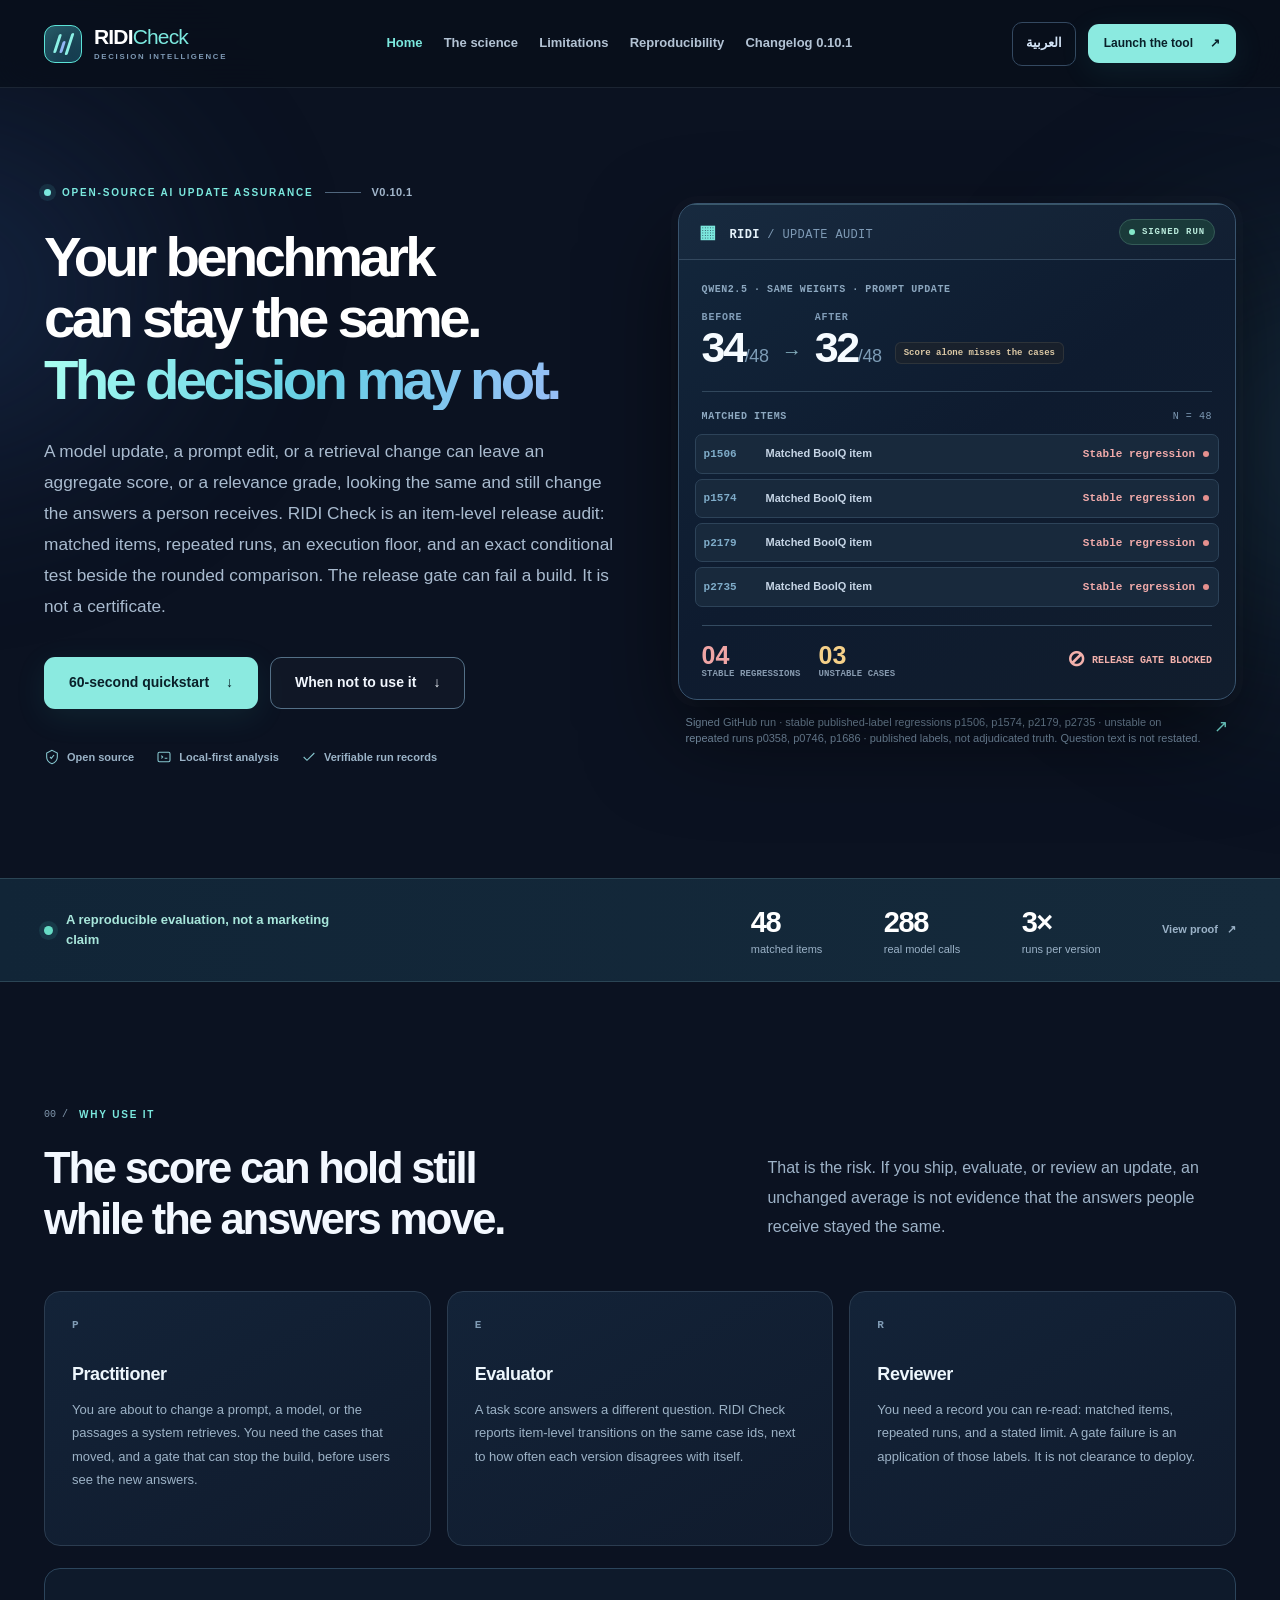
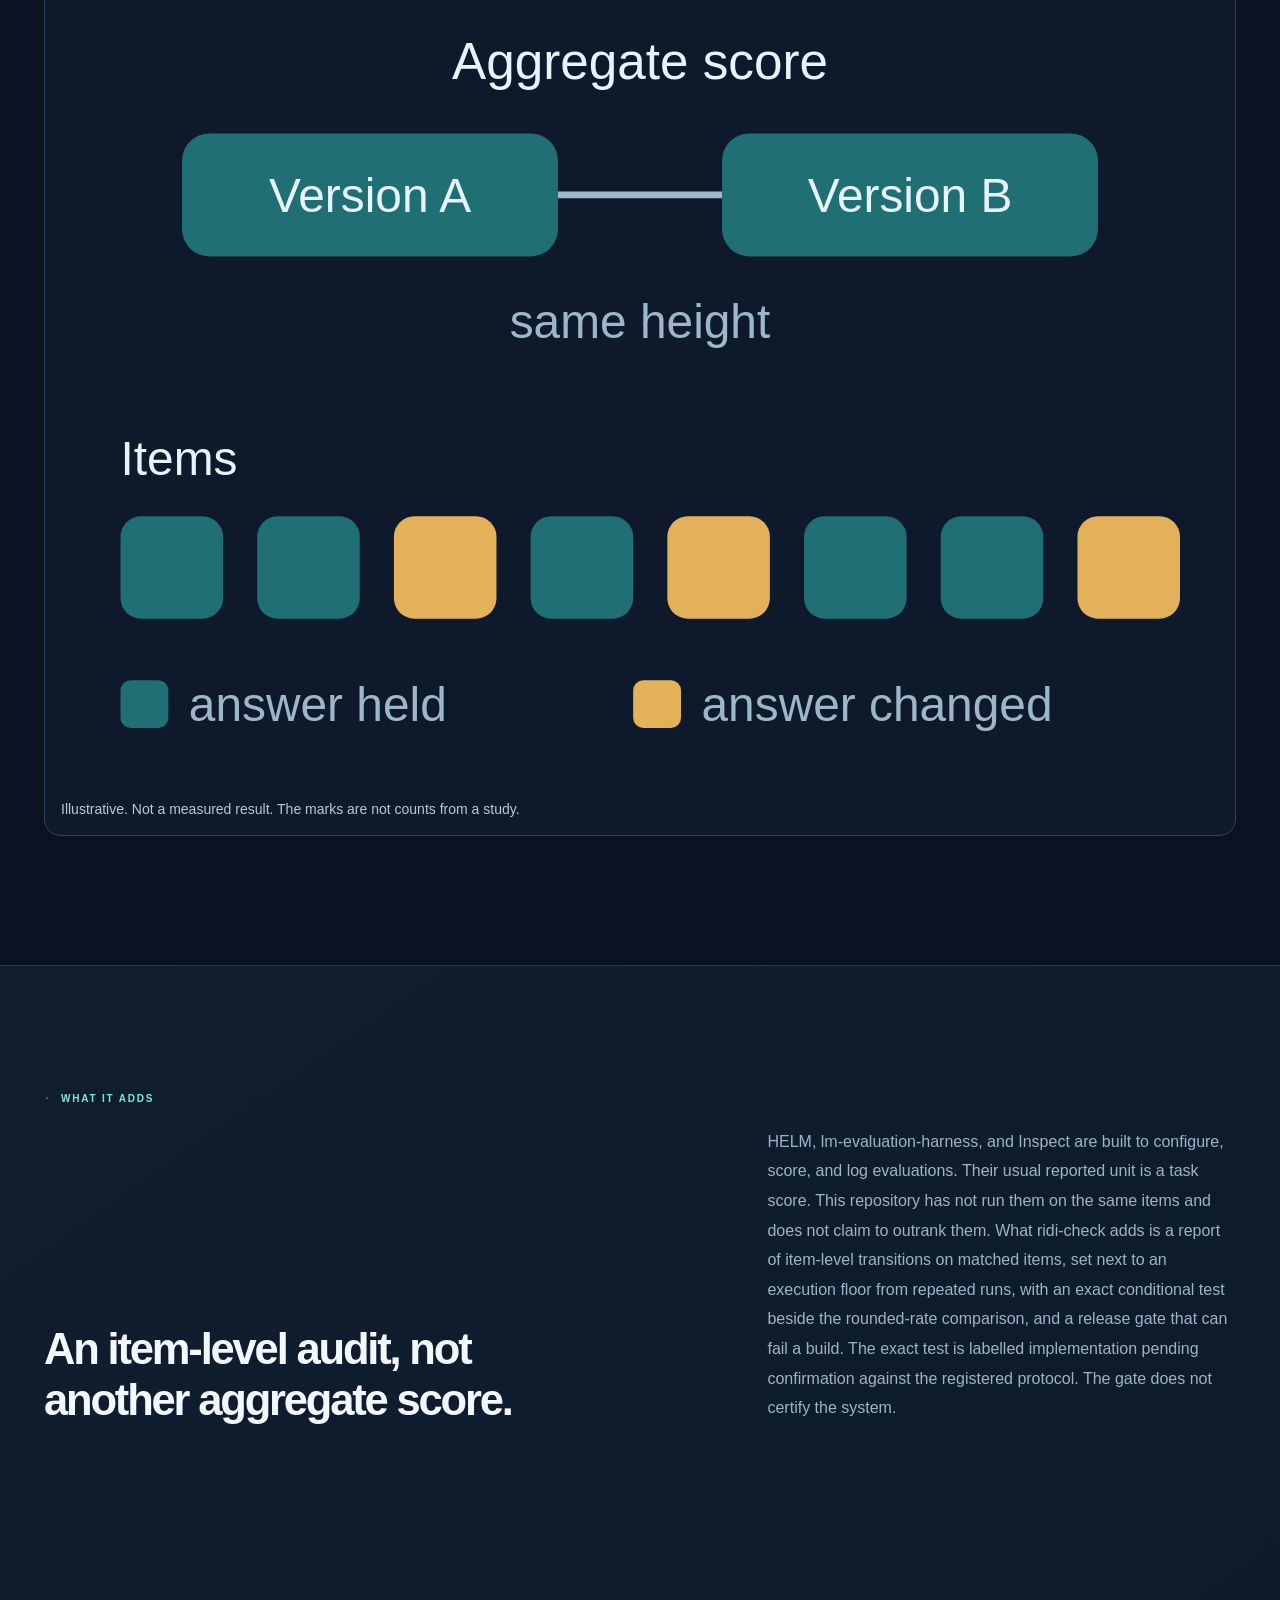
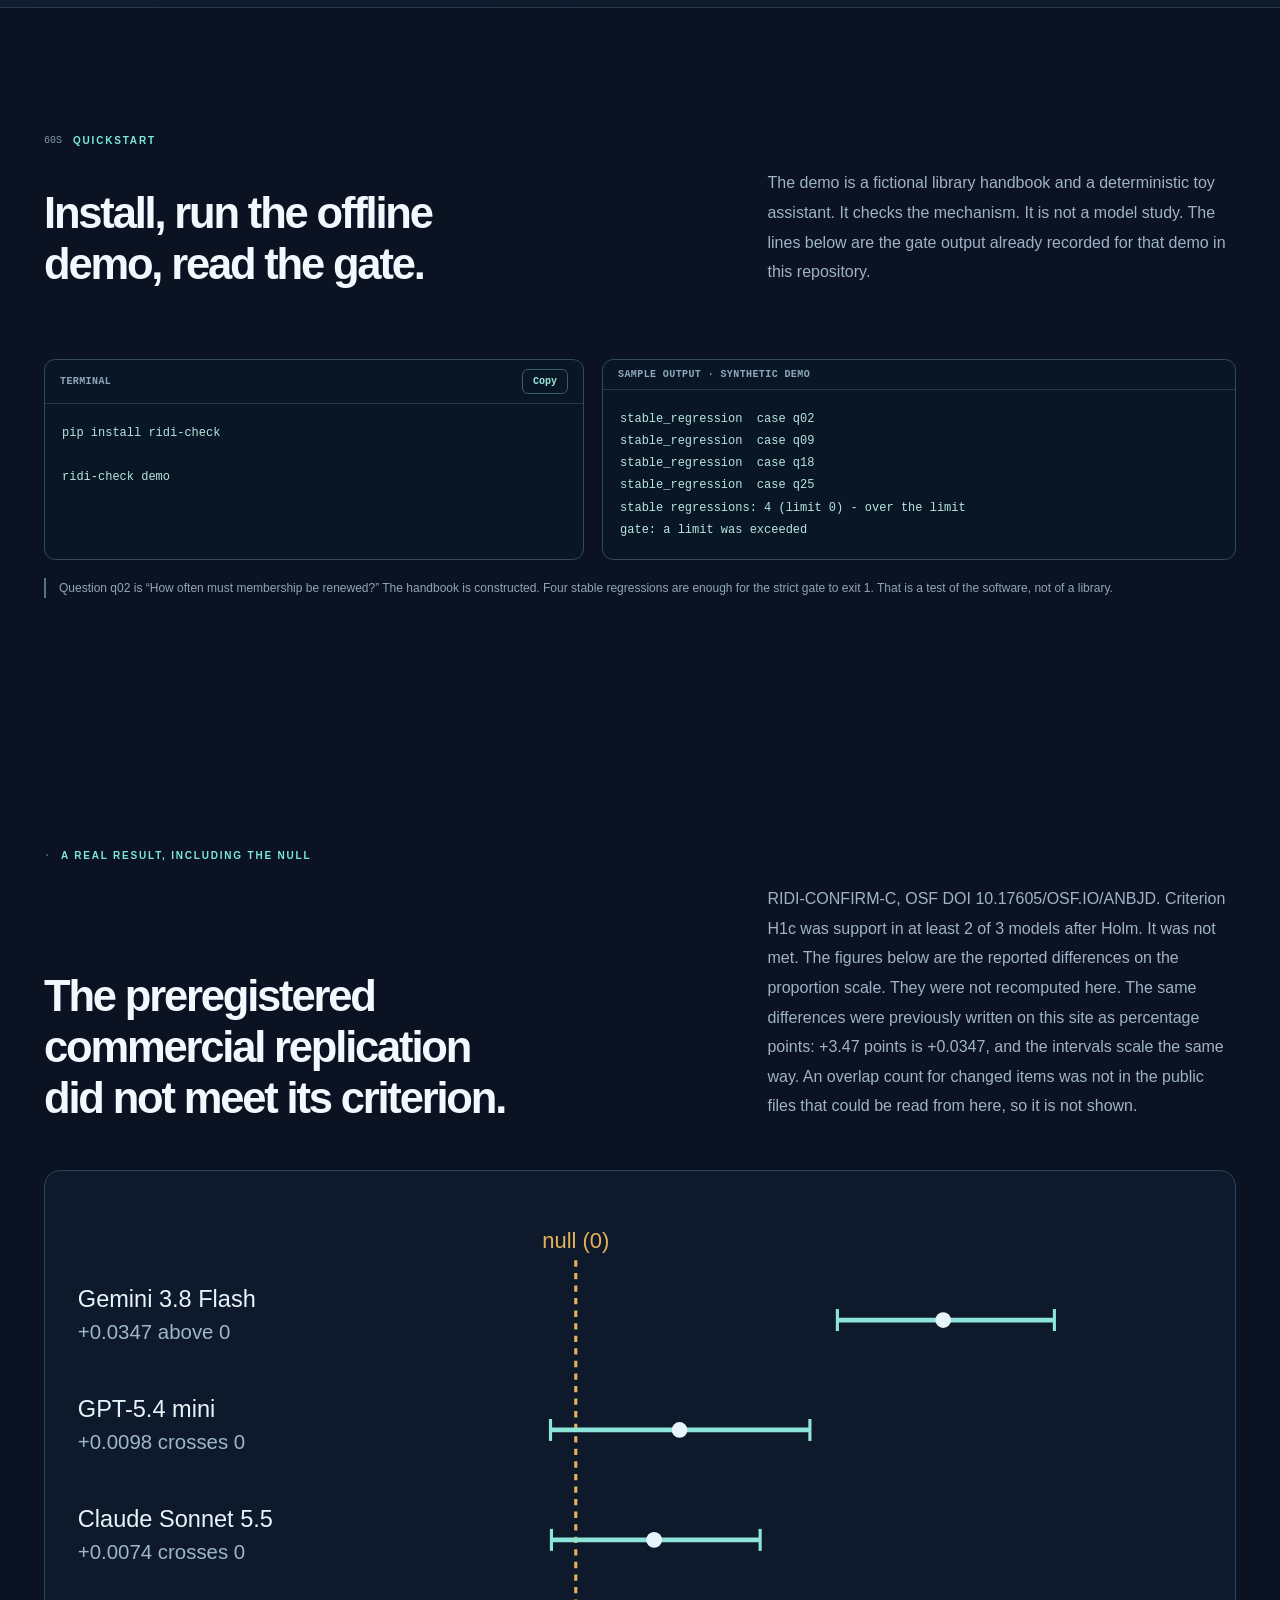
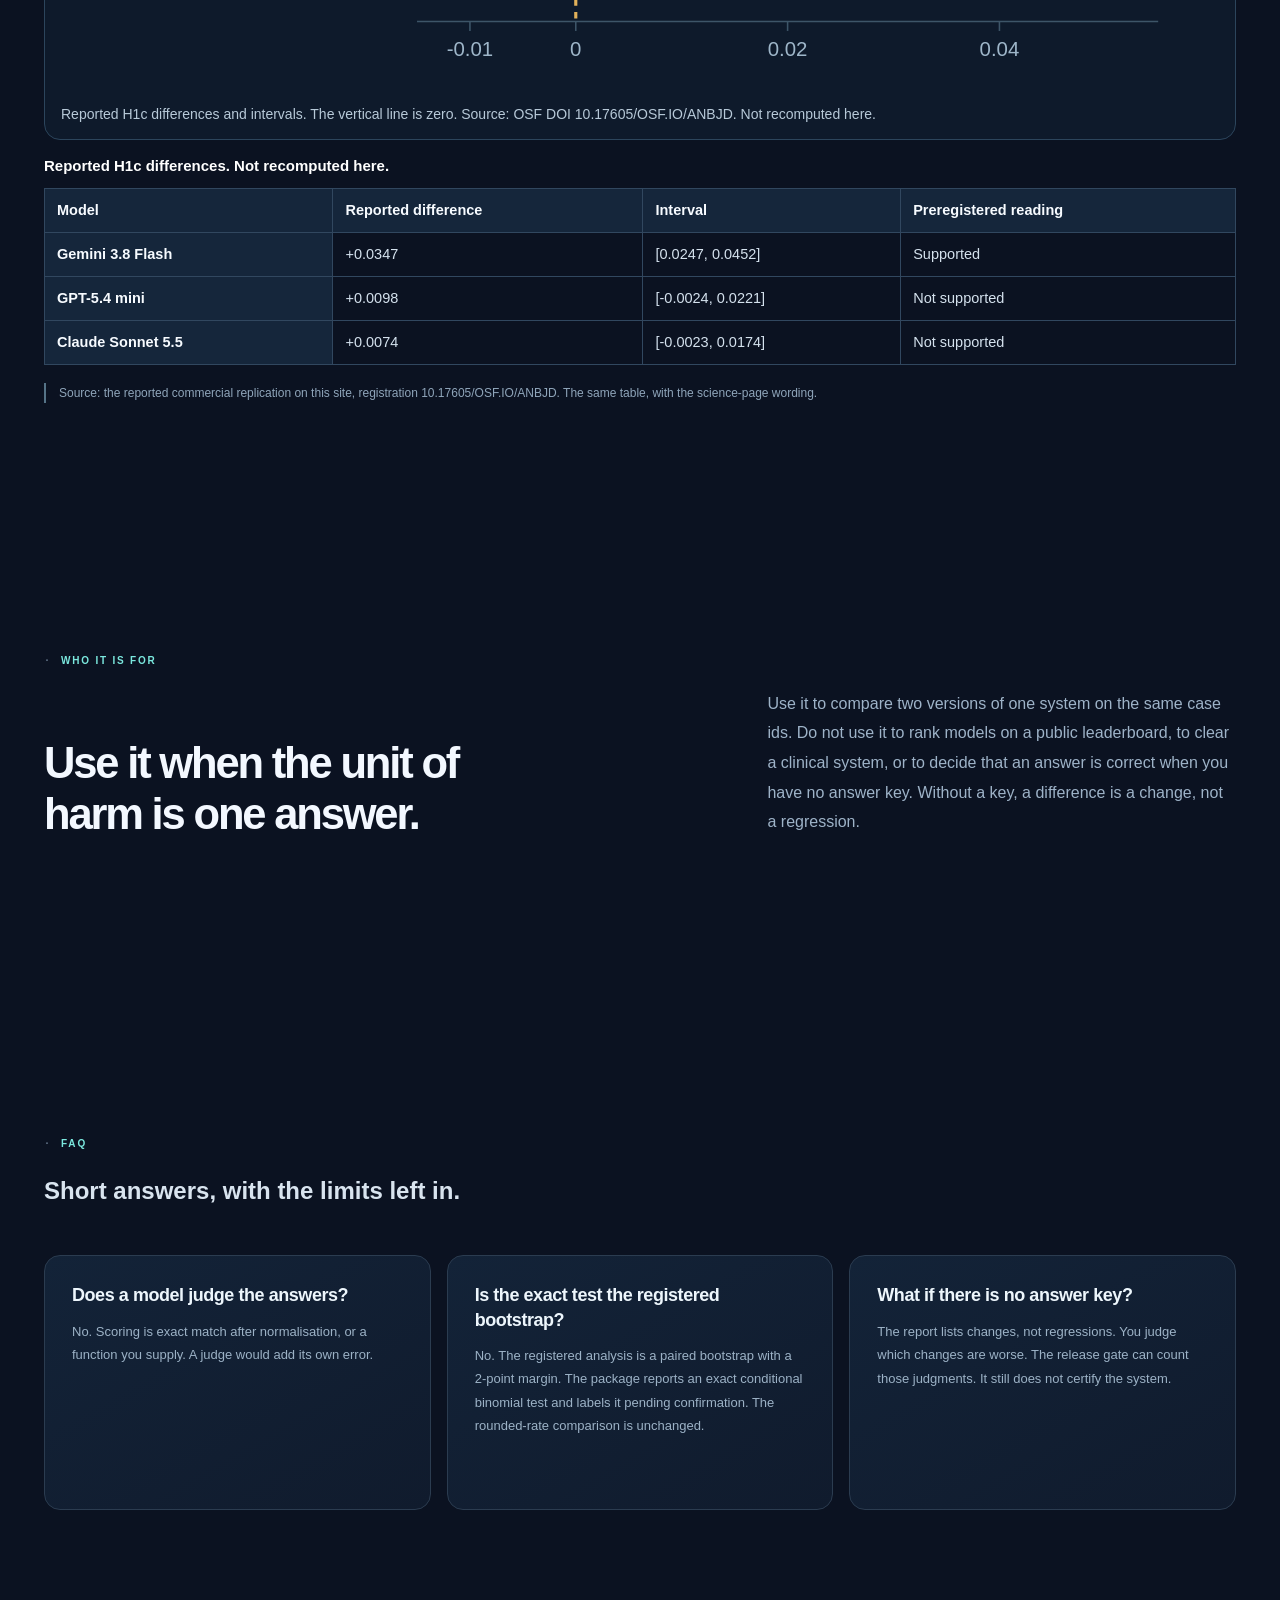
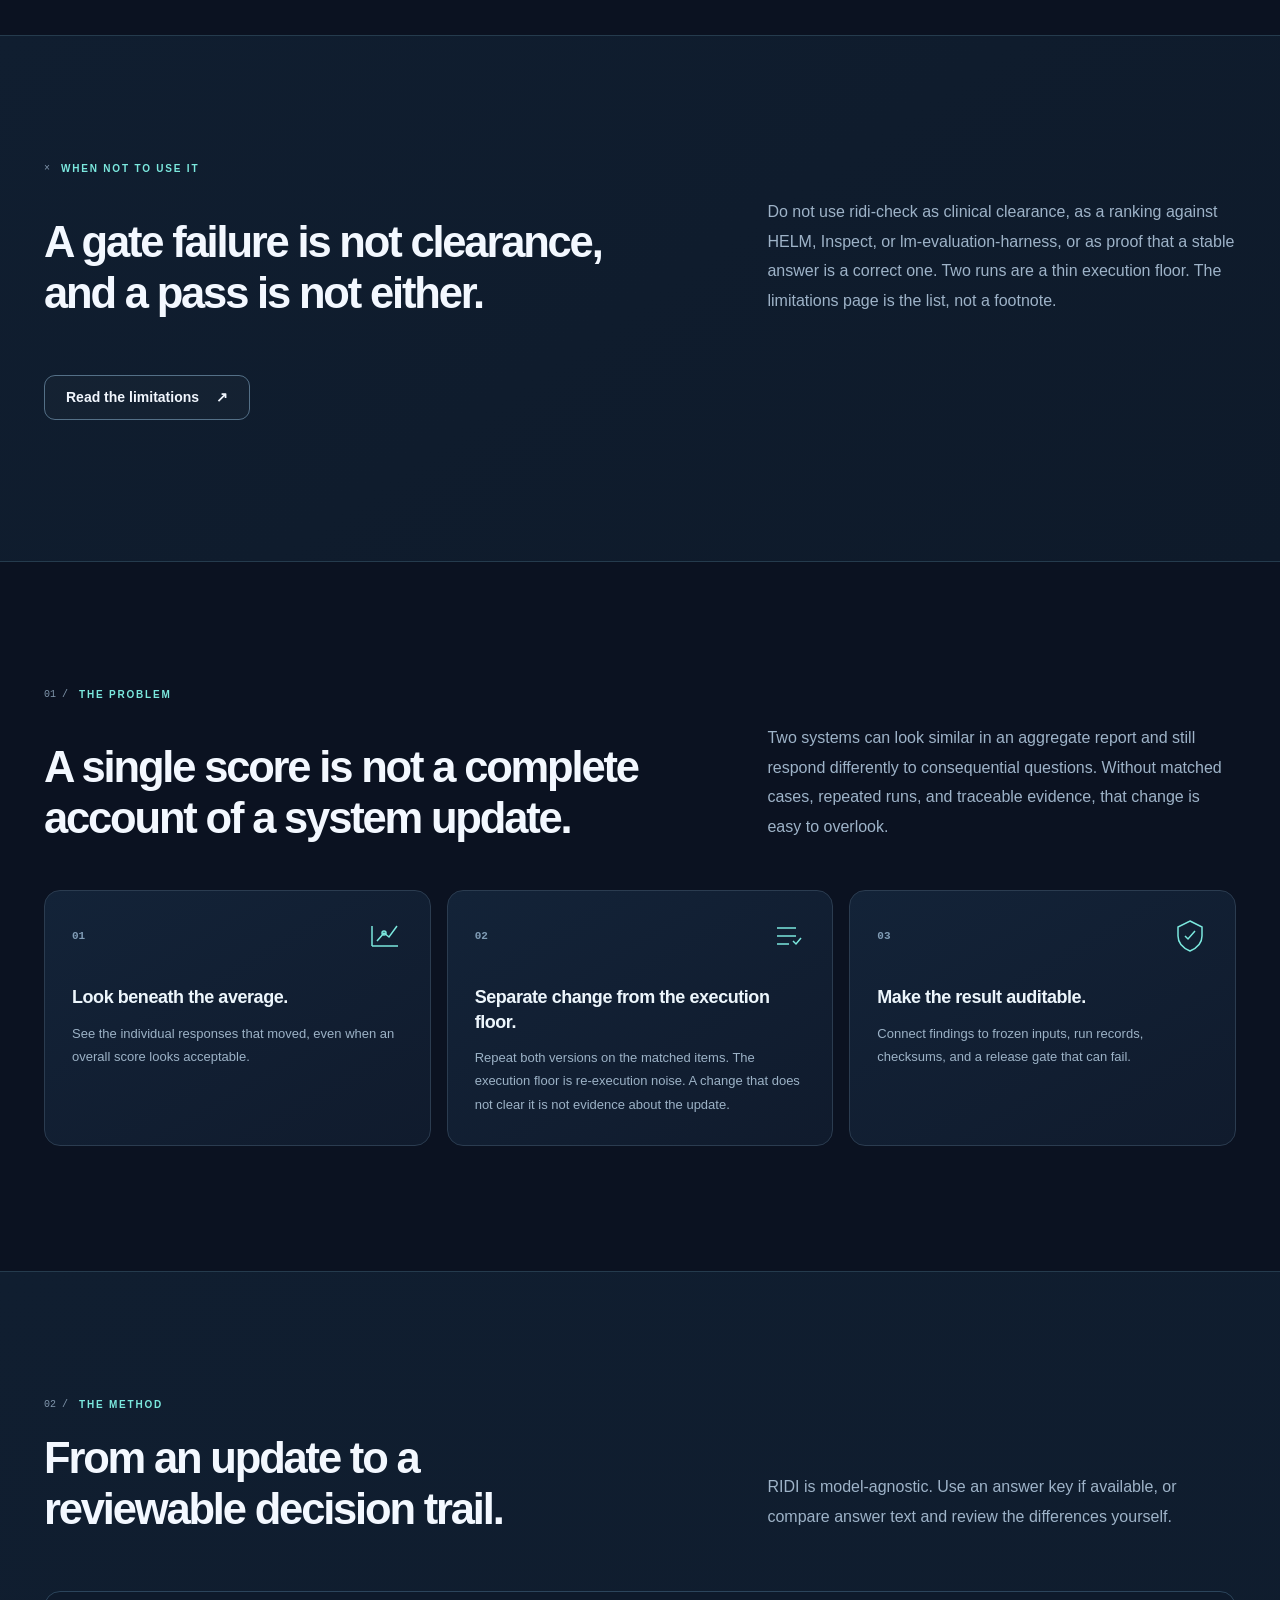
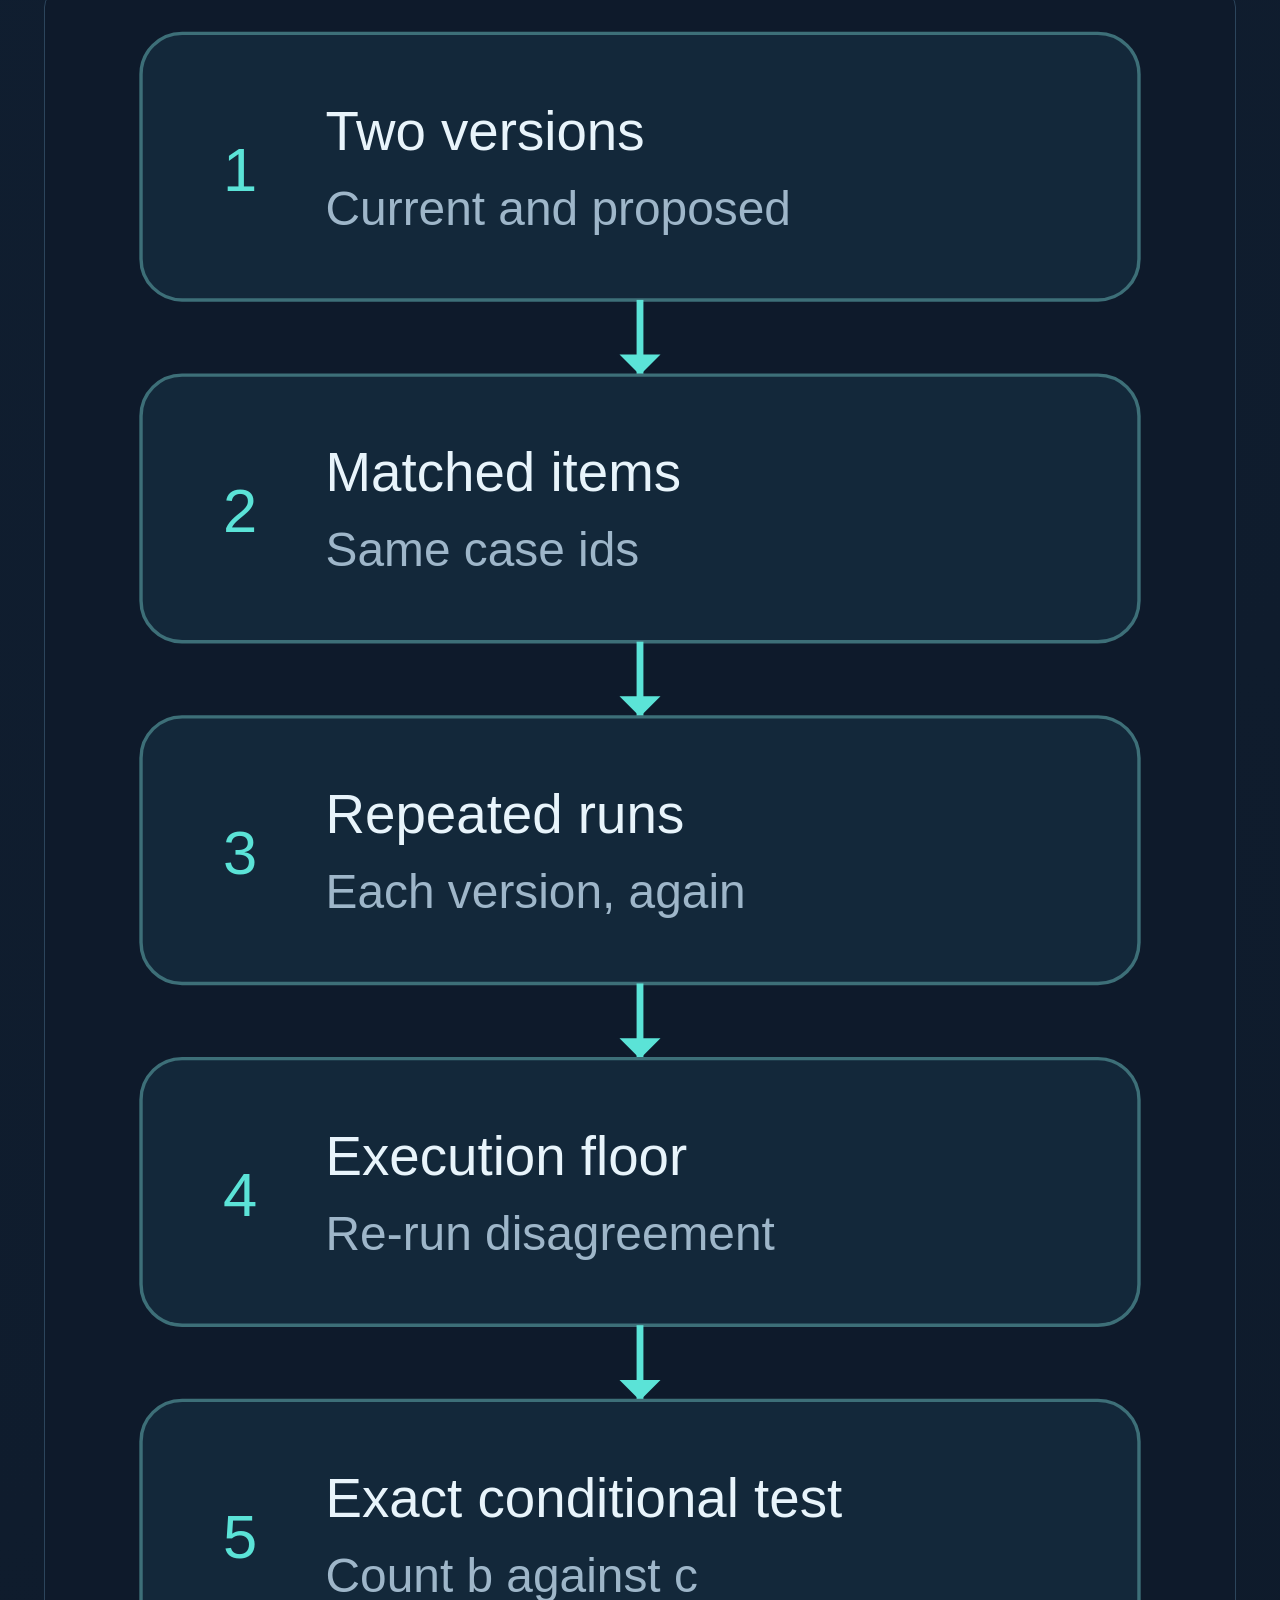
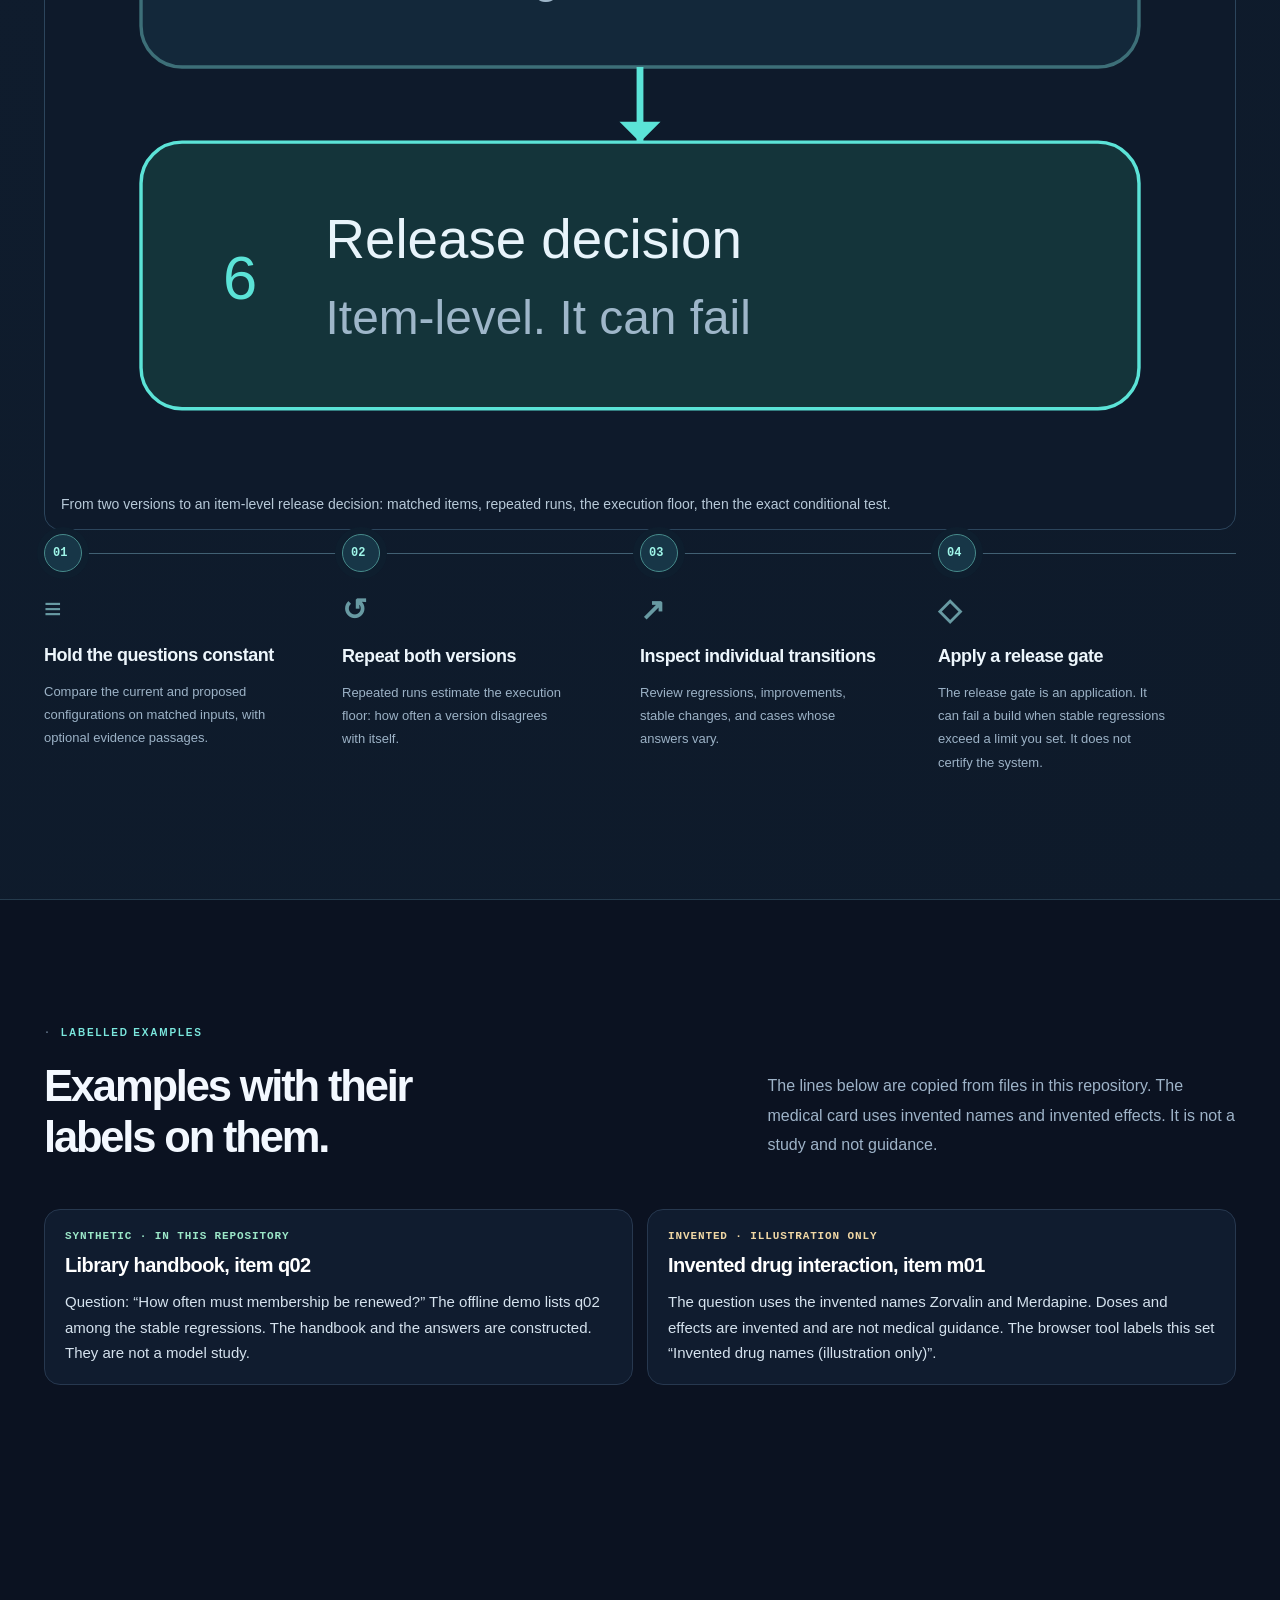
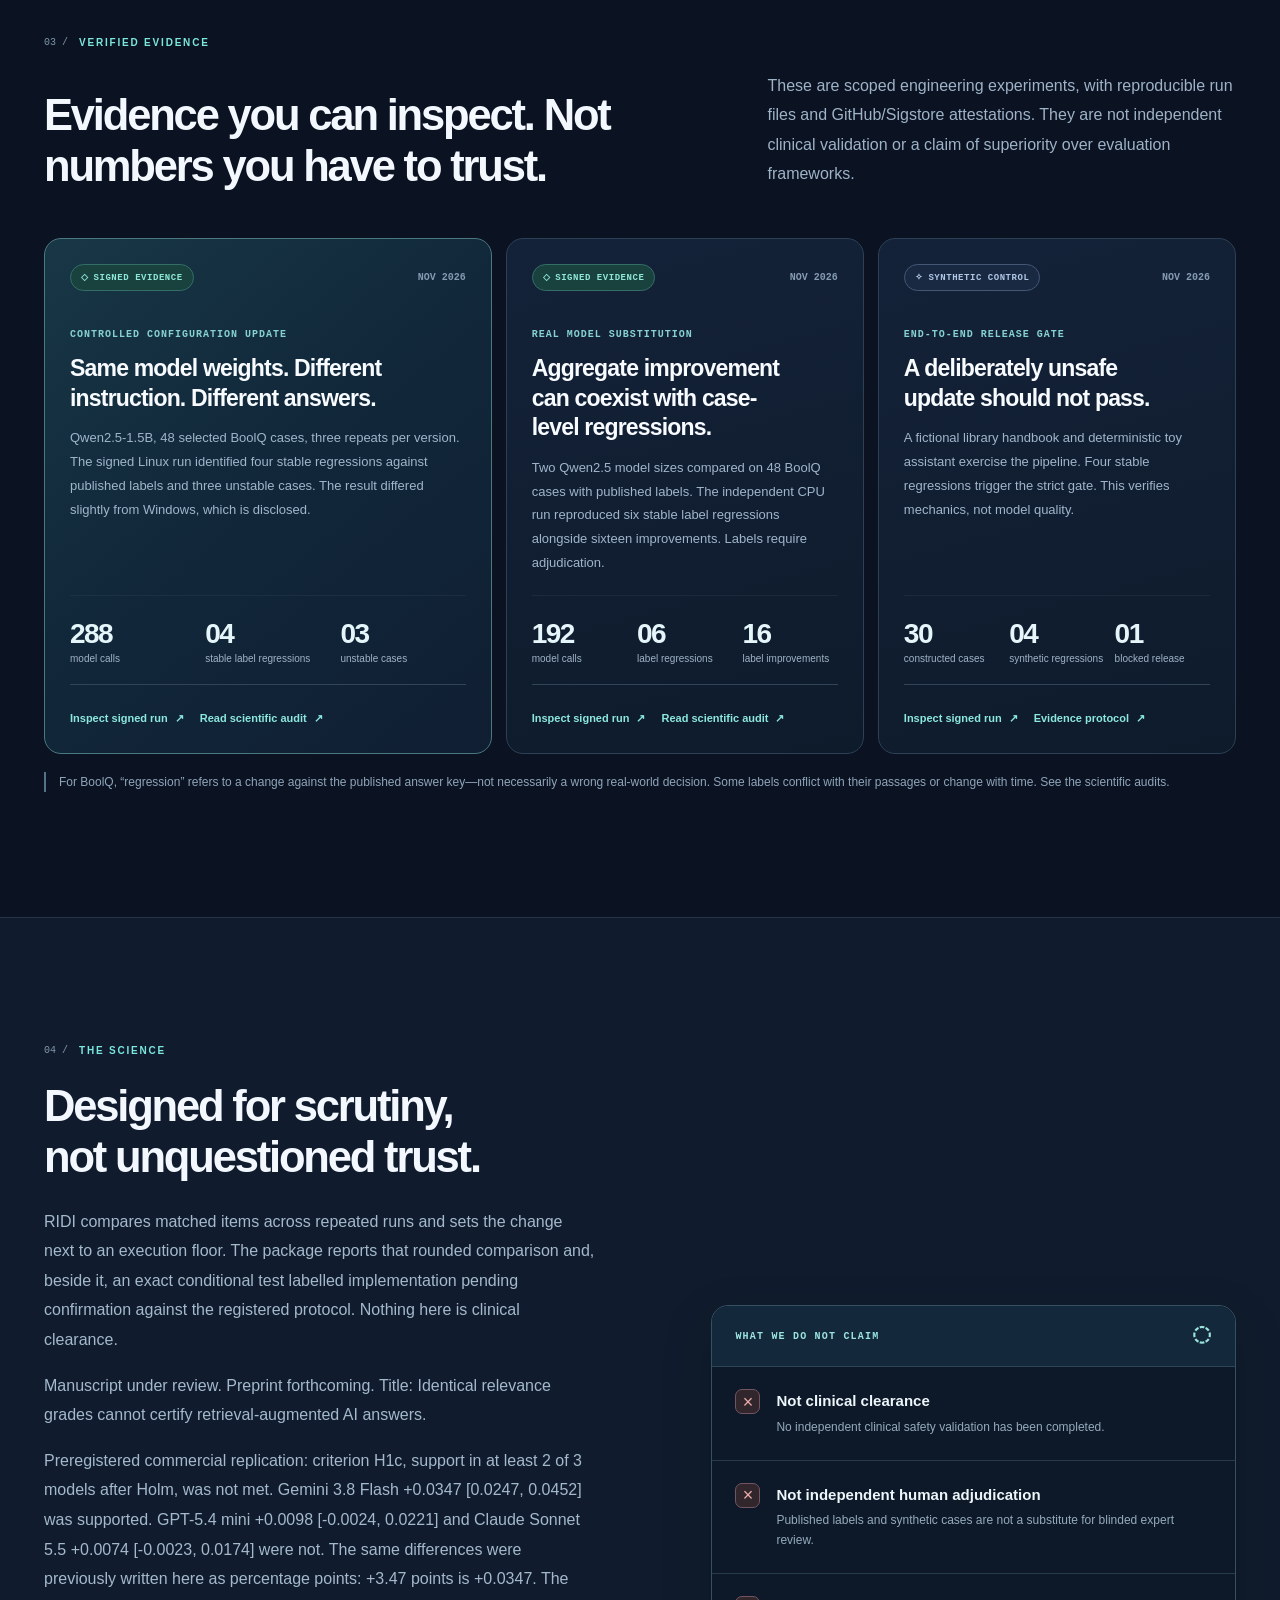
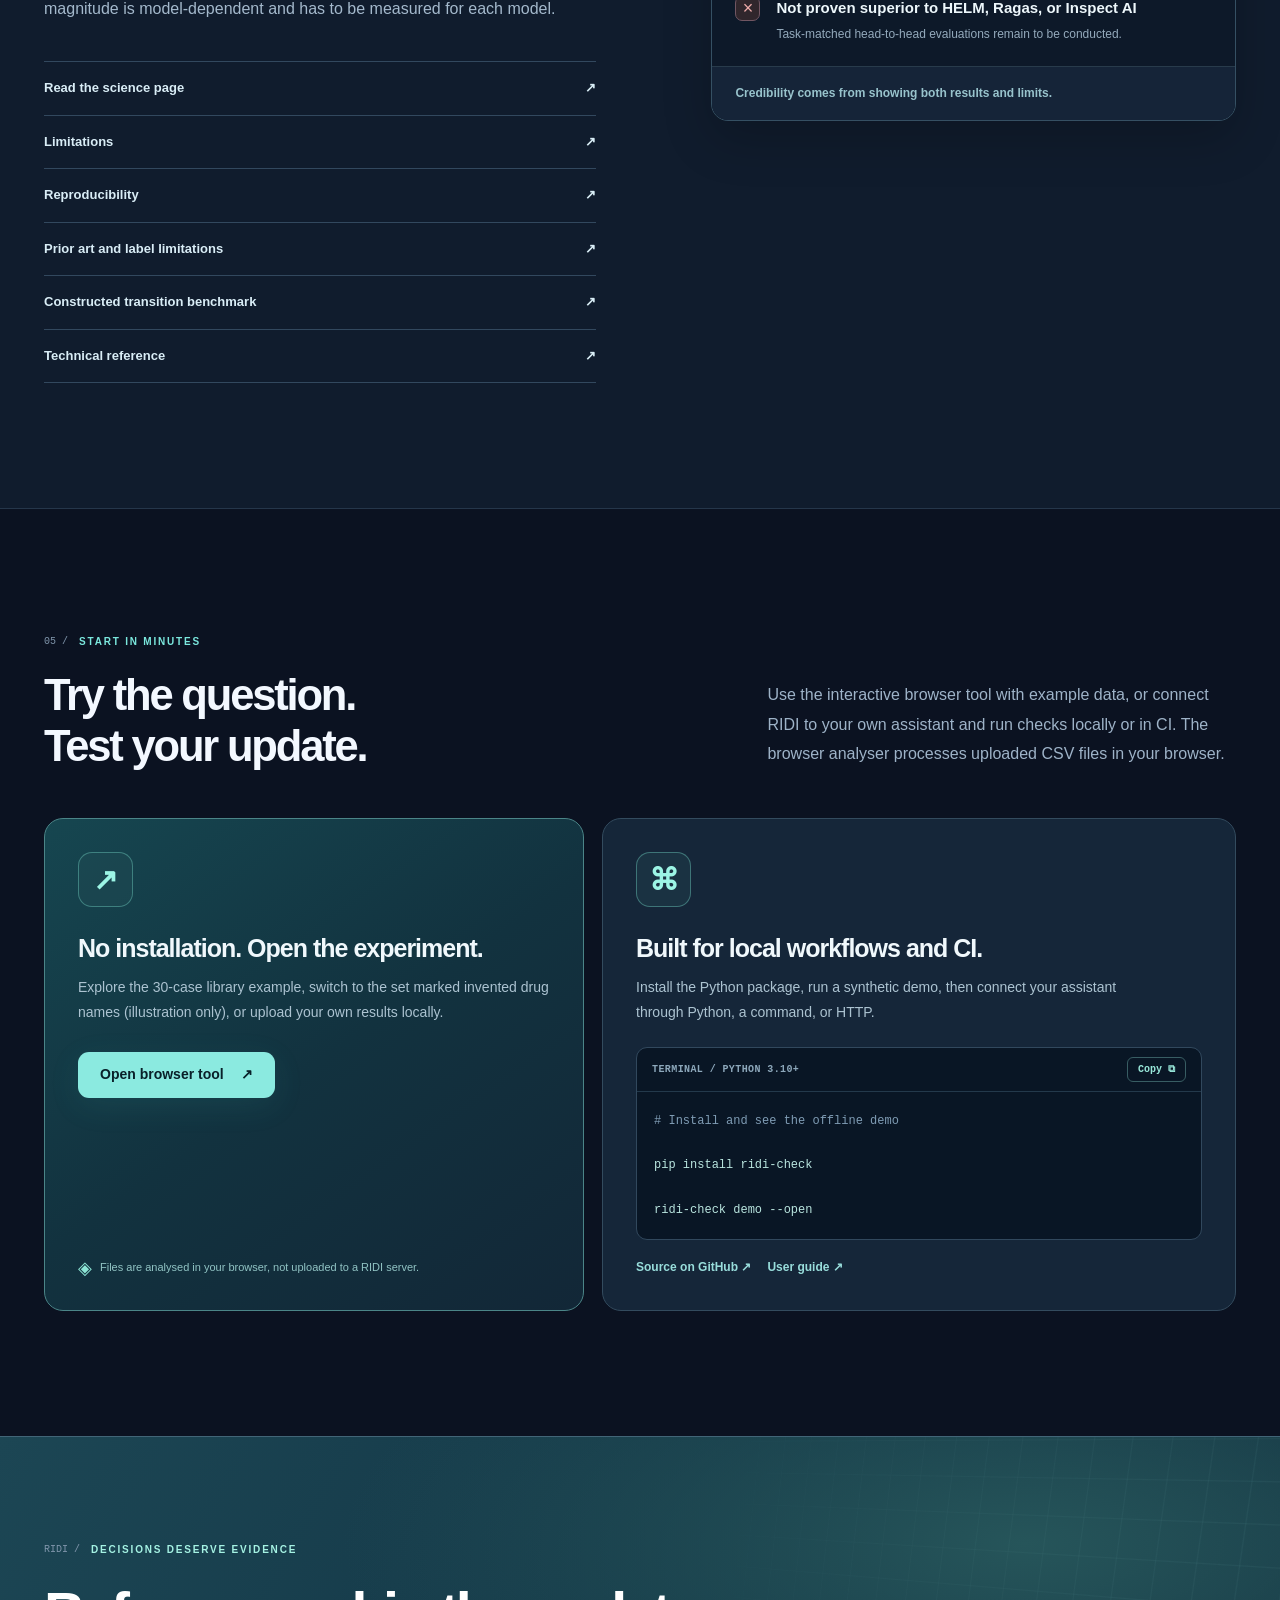
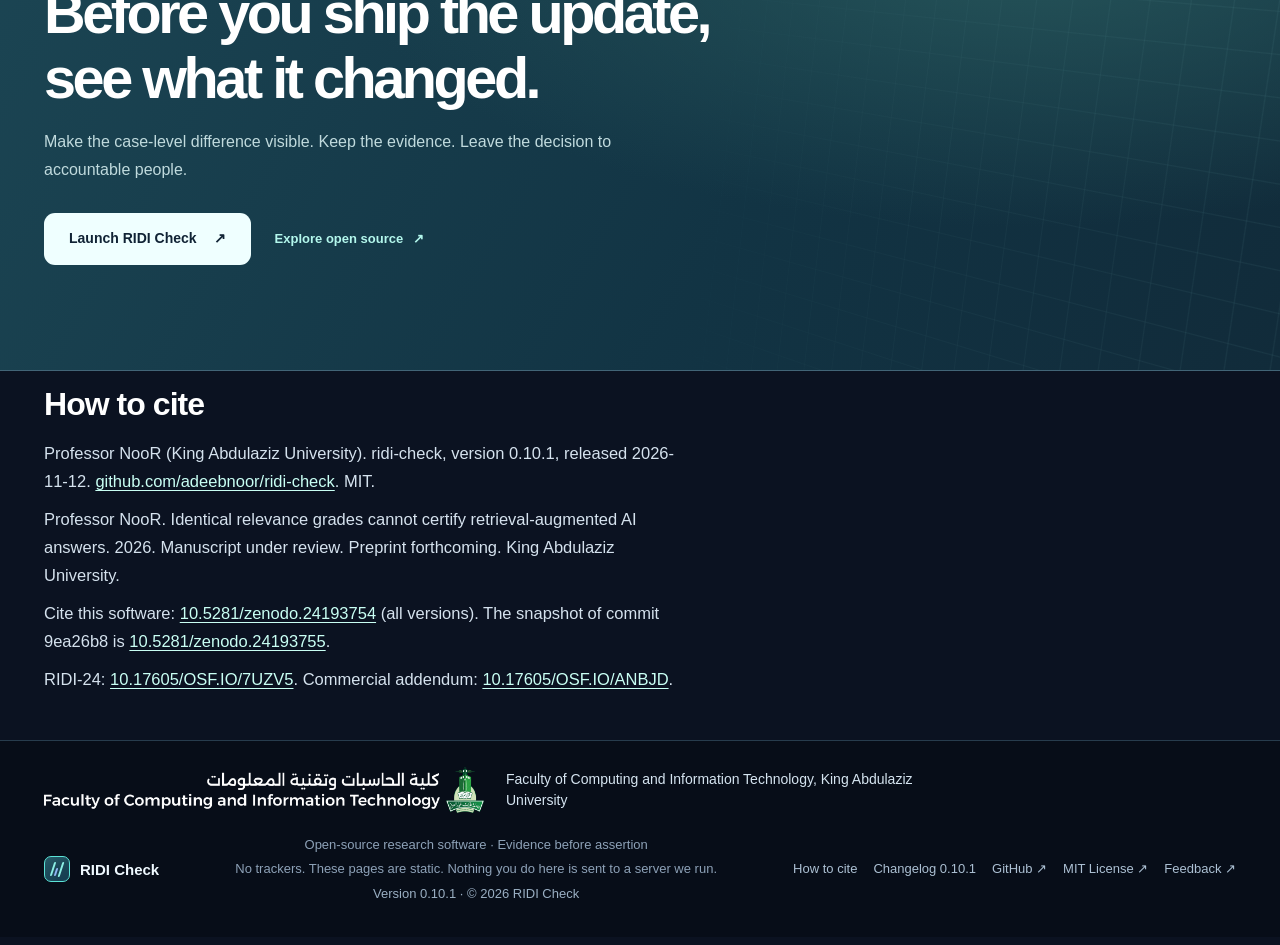
==== commit cd54b2ed: "Add methodology diagrams and the official faculty wordmark. The diagrams show the audit path, an ill" ====
--- a/index.html
+++ b/index.html
@@ -136,6 +136,30 @@
         <article class="principle"><div class="principle-icon"><span>E</span></div><h3 data-i18n="whoEvalTitle">Evaluator</h3><p data-i18n="whoEvalBody">A task score answers a different question. RIDI Check reports item-level transitions on the same case ids, next to how often each version disagrees with itself.</p></article>
         <article class="principle"><div class="principle-icon"><span>R</span></div><h3 data-i18n="whoRegTitle">Reviewer</h3><p data-i18n="whoRegBody">You need a record you can re-read: matched items, repeated runs, and a stated limit. A gate failure is an application of those labels. It is not clearance to deploy.</p></article>
       </div>
+<figure class="figure">
+        <div class="figure-scroll">
+          <svg class="diagram-flow" role="img" aria-labelledby="flatTitleId flatDescId" viewBox="0 0 340 236">
+            <title id="flatTitleId" data-i18n="flatTitle">The score can hold still while answers change</title>
+            <desc id="flatDescId" data-i18n="flatDesc">Illustrative diagram with no measured counts. Two aggregate-score bars are the same height. Under them, some items keep their answer and some change.</desc>
+            
+            <text x="170" y="28" text-anchor="middle" font-size="15">Aggregate score</text>
+            <rect x="36" y="44" width="110" height="36" rx="8" fill="#1f6f74"/>
+            <rect x="194" y="44" width="110" height="36" rx="8" fill="#1f6f74"/>
+            <text x="91" y="67" text-anchor="middle" font-size="14">Version A</text>
+            <text x="249" y="67" text-anchor="middle" font-size="14">Version B</text>
+            <text class="muted" x="170" y="104" text-anchor="middle" font-size="14">same height</text>
+            <line x1="146" y1="62" x2="194" y2="62" stroke="#9eb6c9" stroke-width="2"/>
+            <text x="18" y="144" font-size="14">Items</text>
+            <rect x="18" y="156" width="30" height="30" rx="6" fill="#1f6f74"/><title>same</title><rect x="58" y="156" width="30" height="30" rx="6" fill="#1f6f74"/><title>same</title><rect x="98" y="156" width="30" height="30" rx="6" fill="#e2b15a"/><title>changed</title><rect x="138" y="156" width="30" height="30" rx="6" fill="#1f6f74"/><title>same</title><rect x="178" y="156" width="30" height="30" rx="6" fill="#e2b15a"/><title>changed</title><rect x="218" y="156" width="30" height="30" rx="6" fill="#1f6f74"/><title>same</title><rect x="258" y="156" width="30" height="30" rx="6" fill="#1f6f74"/><title>same</title><rect x="298" y="156" width="30" height="30" rx="6" fill="#e2b15a"/><title>changed</title>
+            <rect x="18" y="204" width="14" height="14" rx="3" fill="#1f6f74"/>
+            <text class="muted" x="38" y="216" font-size="14">answer held</text>
+            <rect x="168" y="204" width="14" height="14" rx="3" fill="#e2b15a"/>
+            <text class="muted" x="188" y="216" font-size="14">answer changed</text>
+    
+          </svg>
+        </div>
+        <figcaption data-i18n="flatCap">Illustrative. Not a measured result. The marks are not counts from a study.</figcaption>
+      </figure>
     </section>
 
     <section class="section method-section" id="contribution" aria-labelledby="contribTitle">
@@ -182,9 +206,18 @@
         <span class="section-kicker"><span class="kicker-index">·</span> <span data-i18n="workedKicker">A REAL RESULT, INCLUDING THE NULL</span></span>
         <div class="intro-grid">
           <h2 id="workedTitle" data-i18n="workedTitle">The preregistered commercial replication did not meet its criterion.</h2>
-          <p data-i18n="workedBody">RIDI-CONFIRM-C, OSF DOI 10.17605/OSF.IO/ANBJD. Criterion H1c was support in at least 2 of 3 models after Holm. It was not met. The figures below are the reported result. They were not recomputed from files in this repository. An overlap count for changed items was not in the public files that could be read from here, so it is not shown.</p>
-        </div>
-      </div>
+          <p data-i18n="workedBody">RIDI-CONFIRM-C, OSF DOI 10.17605/OSF.IO/ANBJD. Criterion H1c was support in at least 2 of 3 models after Holm. It was not met. The figures below are the reported differences on the proportion scale. They were not recomputed here. The same differences were previously written on this site as percentage points: +3.47 points is +0.0347, and the intervals scale the same way. An overlap count for changed items was not in the public files that could be read from here, so it is not shown.</p>
+        </div>
+      </div>
+<figure class="figure">
+        <div class="figure-scroll">
+          <svg class="diagram-chart" role="img" aria-labelledby="homeChartTitle homeChartDesc" viewBox="0 0 740 324">
+            <title id="homeChartTitle" data-i18n="chartTitle">Reported H1c differences</title>
+            <desc id="homeChartDesc" data-i18n="chartDesc">Reported H1c differences with intervals. The dashed line is zero. Gemini 3.8 Flash +0.0347 [0.0247, 0.0452] is above zero and was supported. GPT-5.4 mini +0.0098 [-0.0024, 0.0221] crosses zero and was not supported. Claude Sonnet 5.5 +0.0074 [-0.0023, 0.0174] crosses zero and was not supported. Source OSF DOI 10.17605/OSF.IO/ANBJD. Not recomputed here.</desc>
+            <line x1="329.1" y1="48" x2="329.1" y2="278" stroke="#e2b15a" stroke-width="2" stroke-dasharray="4 4"/><text class="warn" x="329.1" y="40" text-anchor="middle" font-size="14">null (0)</text><line x1="228" y1="278" x2="700" y2="278" stroke="#3d5568"/><line x1="261.7" y1="278" x2="261.7" y2="284" stroke="#3d5568"/><text class="muted" x="261.7" y="300" text-anchor="middle" font-size="13">-0.01</text><line x1="329.1" y1="278" x2="329.1" y2="284" stroke="#3d5568"/><text class="muted" x="329.1" y="300" text-anchor="middle" font-size="13">0</text><line x1="464.0" y1="278" x2="464.0" y2="284" stroke="#3d5568"/><text class="muted" x="464.0" y="300" text-anchor="middle" font-size="13">0.02</text><line x1="598.9" y1="278" x2="598.9" y2="284" stroke="#3d5568"/><text class="muted" x="598.9" y="300" text-anchor="middle" font-size="13">0.04</text><text x="12" y="78" font-size="15">Gemini 3.8 Flash</text><text class="muted" x="12" y="98" font-size="13">+0.0347  above 0</text><line x1="495.7" y1="86" x2="633.9" y2="86" stroke="#8de4d8" stroke-width="3"/><line x1="495.7" y1="79" x2="495.7" y2="93" stroke="#8de4d8" stroke-width="2"/><line x1="633.9" y1="79" x2="633.9" y2="93" stroke="#8de4d8" stroke-width="2"/><circle cx="563.1" cy="86" r="5" fill="#e8f4fb"/><text x="12" y="148" font-size="15">GPT-5.4 mini</text><text class="muted" x="12" y="168" font-size="13">+0.0098  crosses 0</text><line x1="313.0" y1="156" x2="478.2" y2="156" stroke="#8de4d8" stroke-width="3"/><line x1="313.0" y1="149" x2="313.0" y2="163" stroke="#8de4d8" stroke-width="2"/><line x1="478.2" y1="149" x2="478.2" y2="163" stroke="#8de4d8" stroke-width="2"/><circle cx="395.2" cy="156" r="5" fill="#e8f4fb"/><text x="12" y="218" font-size="15">Claude Sonnet 5.5</text><text class="muted" x="12" y="238" font-size="13">+0.0074  crosses 0</text><line x1="313.6" y1="226" x2="446.5" y2="226" stroke="#8de4d8" stroke-width="3"/><line x1="313.6" y1="219" x2="313.6" y2="233" stroke="#8de4d8" stroke-width="2"/><line x1="446.5" y1="219" x2="446.5" y2="233" stroke="#8de4d8" stroke-width="2"/><circle cx="379.0" cy="226" r="5" fill="#e8f4fb"/>          </svg>
+        </div>
+        <figcaption data-i18n="chartCap">Reported H1c differences and intervals. The vertical line is zero. Source: OSF DOI 10.17605/OSF.IO/ANBJD. Not recomputed here.</figcaption>
+      </figure>
       <div class="table-scroll">
         <table class="data-table">
           <caption data-i18n="workedCaption">Reported H1c differences. Not recomputed here.</caption>
@@ -199,20 +232,20 @@
           <tbody>
             <tr>
               <th scope="row">Gemini 3.8 Flash</th>
-              <td>+3.47 points</td>
-              <td>[2.47, 4.52]</td>
+              <td>+0.0347</td>
+              <td>[0.0247, 0.0452]</td>
               <td data-i18n="workedYes">Supported</td>
             </tr>
             <tr>
               <th scope="row">GPT-5.4 mini</th>
-              <td>+0.98 points</td>
-              <td>[-0.24, 2.21]</td>
+              <td>+0.0098</td>
+              <td>[-0.0024, 0.0221]</td>
               <td data-i18n="workedNo">Not supported</td>
             </tr>
             <tr>
               <th scope="row">Claude Sonnet 5.5</th>
-              <td>+0.74 points</td>
-              <td>[-0.23, 1.74]</td>
+              <td>+0.0074</td>
+              <td>[-0.0023, 0.0174]</td>
               <td data-i18n="workedNo">Not supported</td>
             </tr>
           </tbody>
@@ -277,6 +310,16 @@
           <span class="section-kicker"><span class="kicker-index">02 /</span> <span data-i18n="howKicker">THE METHOD</span></span>
           <div class="intro-grid"><h2 data-i18n="howTitle">From an update to a reviewable decision trail.</h2><p data-i18n="howBody">RIDI is model-agnostic. Use an answer key if available, or compare answer text and review the differences yourself.</p></div>
         </div>
+<figure class="figure">
+        <div class="figure-scroll">
+          <svg class="diagram-flow" role="img" aria-labelledby="flowTitleId flowDescId" viewBox="0 0 340 608">
+            <title id="flowTitleId" data-i18n="flowTitle">Methodology</title>
+            <desc id="flowDescId" data-i18n="flowDesc">Six steps: two versions, matched items, repeated runs, the execution floor, the exact conditional test, then an item-level release decision.</desc>
+            <rect x="24" y="8" width="292" height="78" rx="12" fill="#13283a" stroke="#3d6f78"/><text class="accent" x="48" y="54" font-size="18">1</text><text x="78" y="42" font-size="16">Two versions</text><text class="muted" x="78" y="64" font-size="14">Current and proposed</text><line x1="170" y1="86" x2="170" y2="108" stroke="#5be3d7" stroke-width="2"/><path d="M164 102 H176 L170 108 Z" fill="#5be3d7"/><rect x="24" y="108" width="292" height="78" rx="12" fill="#13283a" stroke="#3d6f78"/><text class="accent" x="48" y="154" font-size="18">2</text><text x="78" y="142" font-size="16">Matched items</text><text class="muted" x="78" y="164" font-size="14">Same case ids</text><line x1="170" y1="186" x2="170" y2="208" stroke="#5be3d7" stroke-width="2"/><path d="M164 202 H176 L170 208 Z" fill="#5be3d7"/><rect x="24" y="208" width="292" height="78" rx="12" fill="#13283a" stroke="#3d6f78"/><text class="accent" x="48" y="254" font-size="18">3</text><text x="78" y="242" font-size="16">Repeated runs</text><text class="muted" x="78" y="264" font-size="14">Each version, again</text><line x1="170" y1="286" x2="170" y2="308" stroke="#5be3d7" stroke-width="2"/><path d="M164 302 H176 L170 308 Z" fill="#5be3d7"/><rect x="24" y="308" width="292" height="78" rx="12" fill="#13283a" stroke="#3d6f78"/><text class="accent" x="48" y="354" font-size="18">4</text><text x="78" y="342" font-size="16">Execution floor</text><text class="muted" x="78" y="364" font-size="14">Re-run disagreement</text><line x1="170" y1="386" x2="170" y2="408" stroke="#5be3d7" stroke-width="2"/><path d="M164 402 H176 L170 408 Z" fill="#5be3d7"/><rect x="24" y="408" width="292" height="78" rx="12" fill="#13283a" stroke="#3d6f78"/><text class="accent" x="48" y="454" font-size="18">5</text><text x="78" y="442" font-size="16">Exact conditional test</text><text class="muted" x="78" y="464" font-size="14">Count b against c</text><line x1="170" y1="486" x2="170" y2="508" stroke="#5be3d7" stroke-width="2"/><path d="M164 502 H176 L170 508 Z" fill="#5be3d7"/><rect x="24" y="508" width="292" height="78" rx="12" fill="#14343a" stroke="#5be3d7"/><text class="accent" x="48" y="554" font-size="18">6</text><text x="78" y="542" font-size="16">Release decision</text><text class="muted" x="78" y="564" font-size="14">Item-level. It can fail</text>
+          </svg>
+        </div>
+        <figcaption data-i18n="flowCap">From two versions to an item-level release decision: matched items, repeated runs, the execution floor, then the exact conditional test.</figcaption>
+      </figure>
         <div class="steps">
           <article class="step"><span class="step-number">01</span><div class="step-icon" aria-hidden="true">≡</div><h3 data-i18n="step1Title">Hold the questions constant</h3><p data-i18n="step1Body">Compare the current and proposed configurations on matched inputs, with optional evidence passages.</p></article>
           <article class="step"><span class="step-number">02</span><div class="step-icon" aria-hidden="true">↺</div><h3 data-i18n="step2Title">Repeat both versions</h3><p data-i18n="step2Body">Repeated runs estimate the execution floor: how often a version disagrees with itself.</p></article>
@@ -343,7 +386,7 @@
           <h2 data-i18n="researchTitle">Designed for scrutiny, not unquestioned trust.</h2>
           <p data-i18n="researchBody">RIDI compares matched items across repeated runs and sets the change next to an execution floor. The package reports that rounded comparison and, beside it, an exact conditional test labelled implementation pending confirmation against the registered protocol. Nothing here is clinical clearance.</p>
           <p data-i18n="manuscriptLine">Manuscript under review. Preprint forthcoming. Title: Identical relevance grades cannot certify retrieval-augmented AI answers.</p>
-          <p data-i18n="replicationLine">Preregistered commercial replication: criterion H1c, support in at least 2 of 3 models after Holm, was not met. Gemini 3.8 Flash +3.47 points [2.47, 4.52] was supported. GPT-5.4 mini +0.98 [-0.24, 2.21] and Claude Sonnet 5.5 +0.74 [-0.23, 1.74] were not. The magnitude is model-dependent and has to be measured for each model.</p>
+          <p data-i18n="replicationLine">Preregistered commercial replication: criterion H1c, support in at least 2 of 3 models after Holm, was not met. Gemini 3.8 Flash +0.0347 [0.0247, 0.0452] was supported. GPT-5.4 mini +0.0098 [-0.0024, 0.0221] and Claude Sonnet 5.5 +0.0074 [-0.0023, 0.0174] were not. The same differences were previously written here as percentage points: +3.47 points is +0.0347. The magnitude is model-dependent and has to be measured for each model.</p>
           <div class="research-links"><a href="./research.html"><span data-i18n="sciencePage">Read the science page</span><span aria-hidden="true">↗</span></a><a href="./limitations.html"><span data-i18n="navLimits">Limitations</span><span aria-hidden="true">↗</span></a><a href="./reproducibility.html"><span data-i18n="navRepro">Reproducibility</span><span aria-hidden="true">↗</span></a><a href="https://github.com/adeebnoor/ridi-check/blob/main/docs/research/prior_art_boolq_temporal_drift_20261113.md" target="_blank" rel="noopener noreferrer"><span data-i18n="priorArtLink">Prior art and label limitations</span><span aria-hidden="true">↗</span></a><a href="https://github.com/adeebnoor/ridi-check/tree/main/benchmarks/transitions" target="_blank" rel="noopener noreferrer"><span data-i18n="benchmarkLink">Constructed transition benchmark</span><span aria-hidden="true">↗</span></a><a href="https://github.com/adeebnoor/ridi-check/blob/main/docs/REFERENCE.md" target="_blank" rel="noopener noreferrer"><span data-i18n="referenceLink">Technical reference</span><span aria-hidden="true">↗</span></a></div>
         </div>
         <div class="research-panel">
@@ -409,6 +452,16 @@
     </div>
   </section>
   <footer class="site-footer">
+  <div class="shell footer-affiliation">
+    <a class="affiliation" href="https://fcit.kau.edu.sa/" target="_blank" rel="noopener noreferrer">
+      <!-- Official wordmark of the Faculty of Computing and Information Technology, King Abdulaziz University.
+           Downscaled from the PNG served by kau.edu.sa on https://kau.edu.sa/faculty/en/cis
+           (https://kau.edu.sa/web/static?path=uploads/2026/Feb/app/984crwxkyxKZ1OsR.png ; alt on that page: "KAU Logo").
+           Light wordmark for a dark ground. Not redrawn. -->
+      <img src="./assets/fcit-kau.png" width="1600" height="168" alt="Faculty of Computing and Information Technology, King Abdulaziz University">
+    </a>
+    <p class="affiliation-name" data-i18n="affiliation">Faculty of Computing and Information Technology, King Abdulaziz University</p>
+  </div>
     <div class="shell footer-inner">
       <a class="footer-brand" href="./index.html" aria-label="RIDI Check home"><span class="brand-symbol mini" aria-hidden="true"><span></span><span></span><span></span></span> RIDI Check</a>
       <div class="footer-center"><span data-i18n="footerTag">Open-source research software · Evidence before assertion</span><span data-i18n="privacyFoot">No trackers. These pages are static. Nothing you do here is sent to a server we run.</span><span class="footer-copy">Version 0.10.1 · © <span id="year">2026</span> RIDI Check</span></div>
--- a/assets/site.css
+++ b/assets/site.css
@@ -193,7 +193,22 @@
 .closing-github{font-weight:710;color:#b3f7ec;font-size:13px;display:inline-flex;gap:10px}
 .closing-github:hover{text-decoration:underline}
 .site-footer{background:#070d18;border-top:1px solid #273c4d}
-.footer-inner{display:flex;align-items:center;justify-content:space-between;gap:35px;padding-block:33px}
+.footer-affiliation{display:flex;flex-wrap:wrap;align-items:center;gap:14px 22px;padding-top:26px}
+.affiliation{display:block;max-width:min(440px,100%);line-height:0}
+.affiliation img{width:100%;height:auto}
+.affiliation-name{margin:0;color:#d5e4f0;font-size:14px;line-height:1.45;max-width:28rem}
+.figure{margin:22px 0 4px;background:#0e1a2b;border:1px solid #2c455c;border-radius:16px;padding:14px 14px 8px}
+.figure-scroll{overflow-x:auto}
+.figure-scroll svg{display:block;width:100%;height:auto}
+.diagram-flow{min-width:340px}
+.diagram-chart{min-width:740px}
+
+.figure text{font-family:"Segoe UI",Arial,sans-serif;fill:#e8f4fb}
+.figure text.muted{fill:#9eb6c9}
+.figure text.accent{fill:#5be3d7}
+.figure text.warn{fill:#e2b15a}
+.figure figcaption{margin:10px 2px 6px;color:#b7c9d8;font-size:14px;line-height:1.55}
+.footer-inner{display:flex;align-items:center;justify-content:space-between;gap:35px;padding-block:22px 33px}
 .footer-brand{display:inline-flex;gap:10px;align-items:center;color:#eff9ff;font-size:15px;font-weight:800;white-space:nowrap}
 .footer-center{display:flex;flex-direction:column;gap:4px;text-align:center;color:#8da1b7;font-size:13px;max-width:36rem}
 .footer-copy{color:#9aafc3}
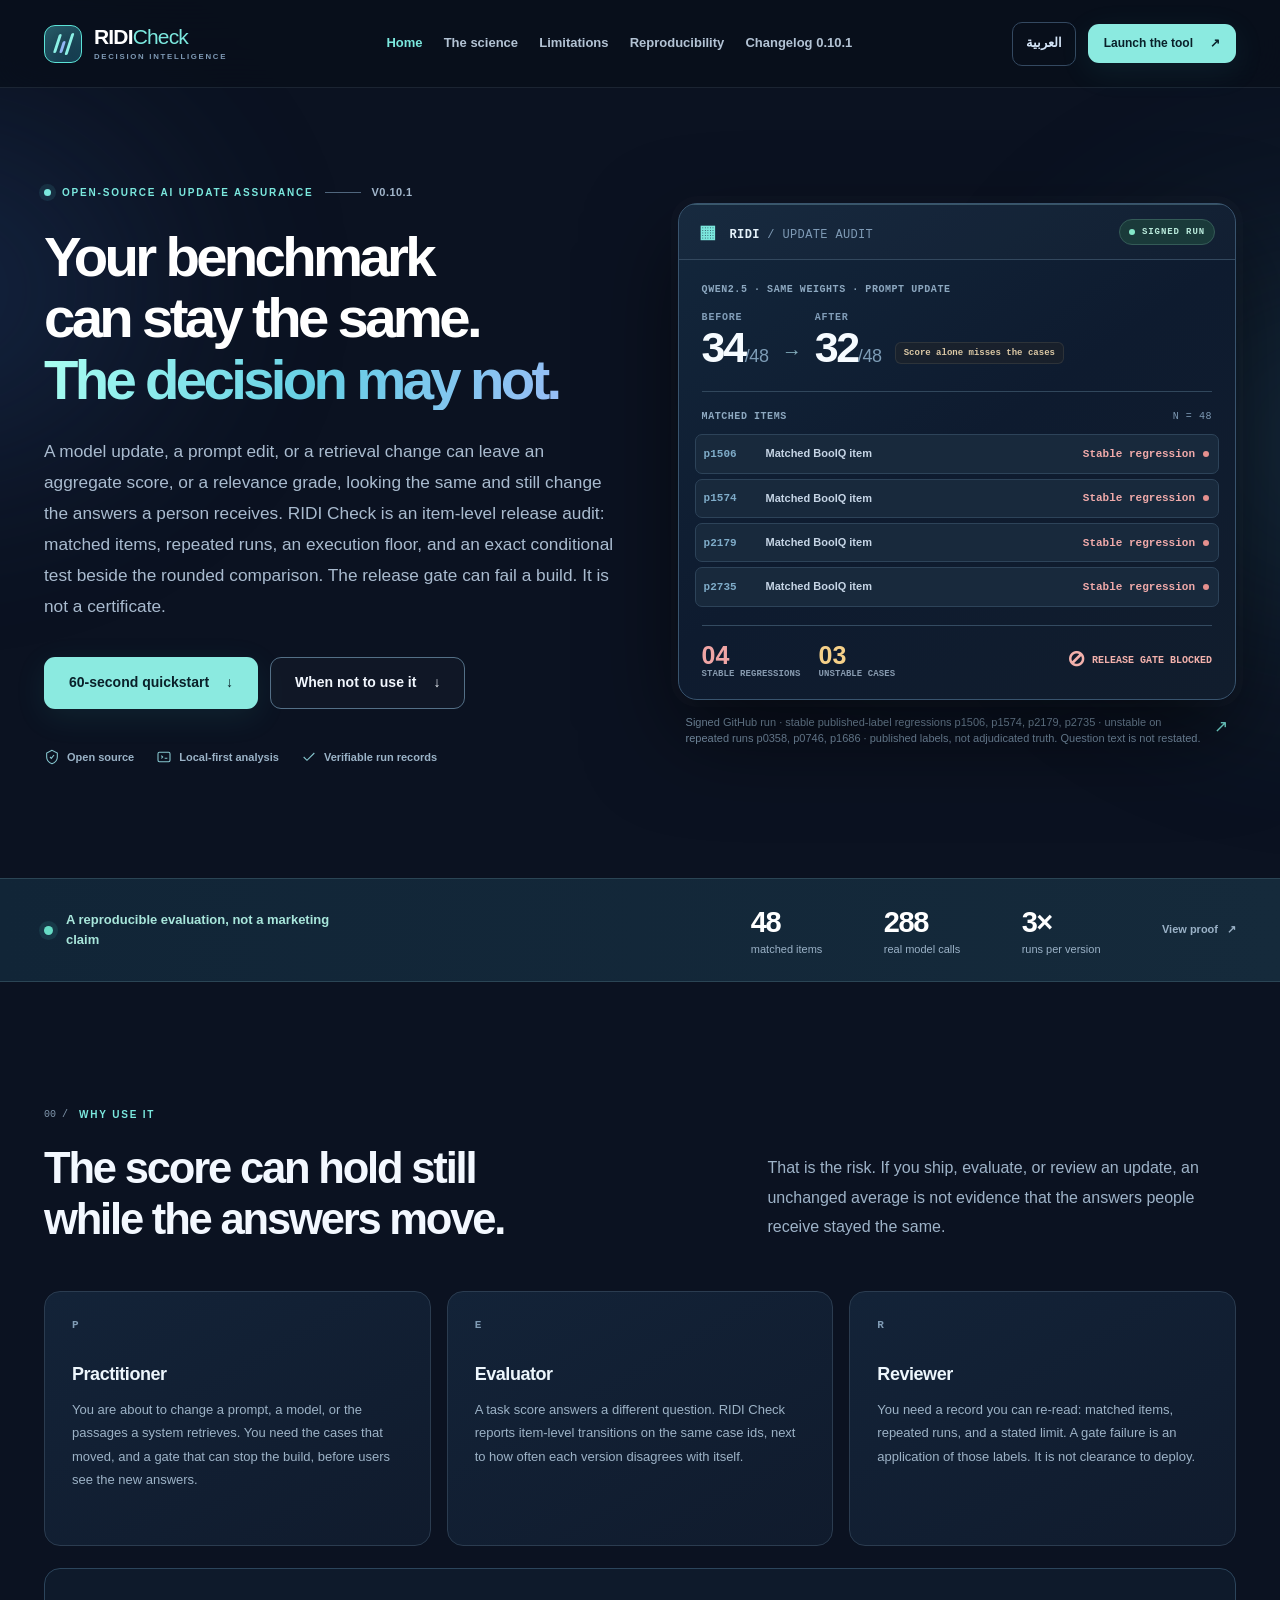
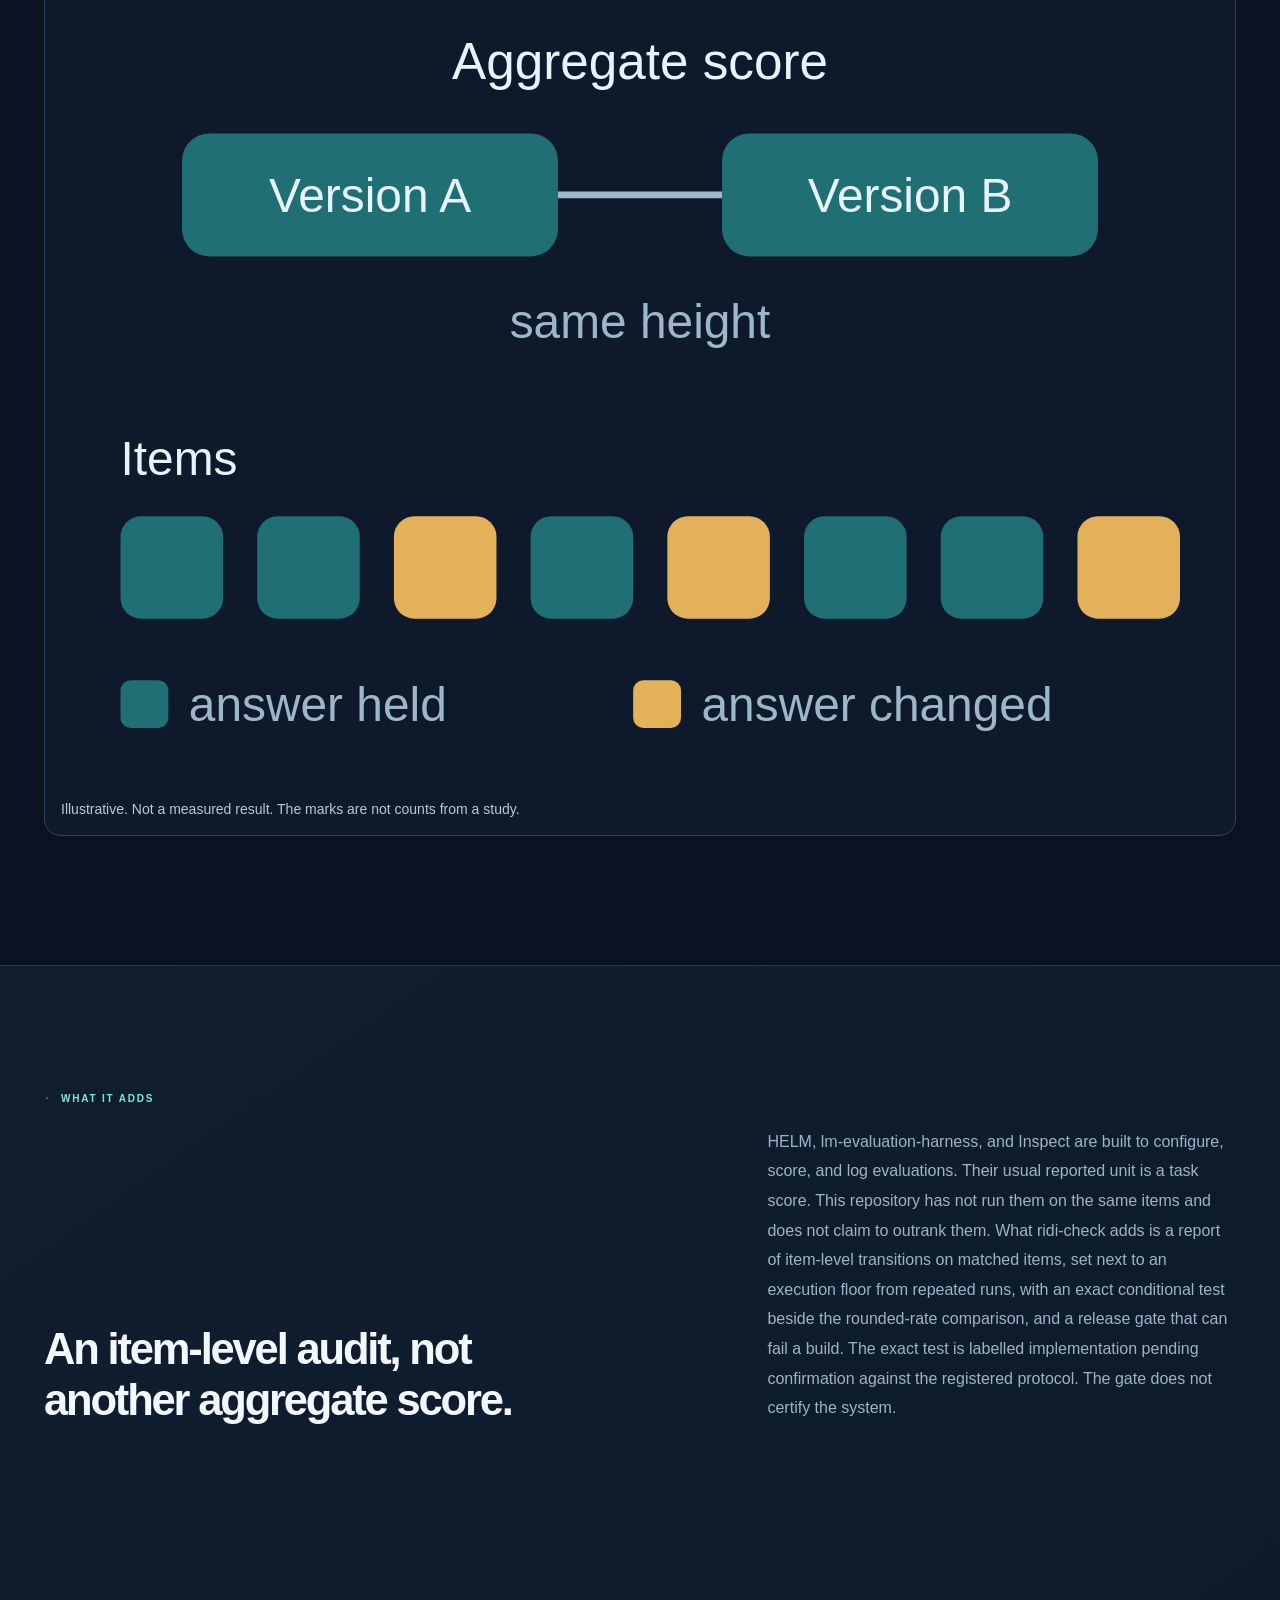
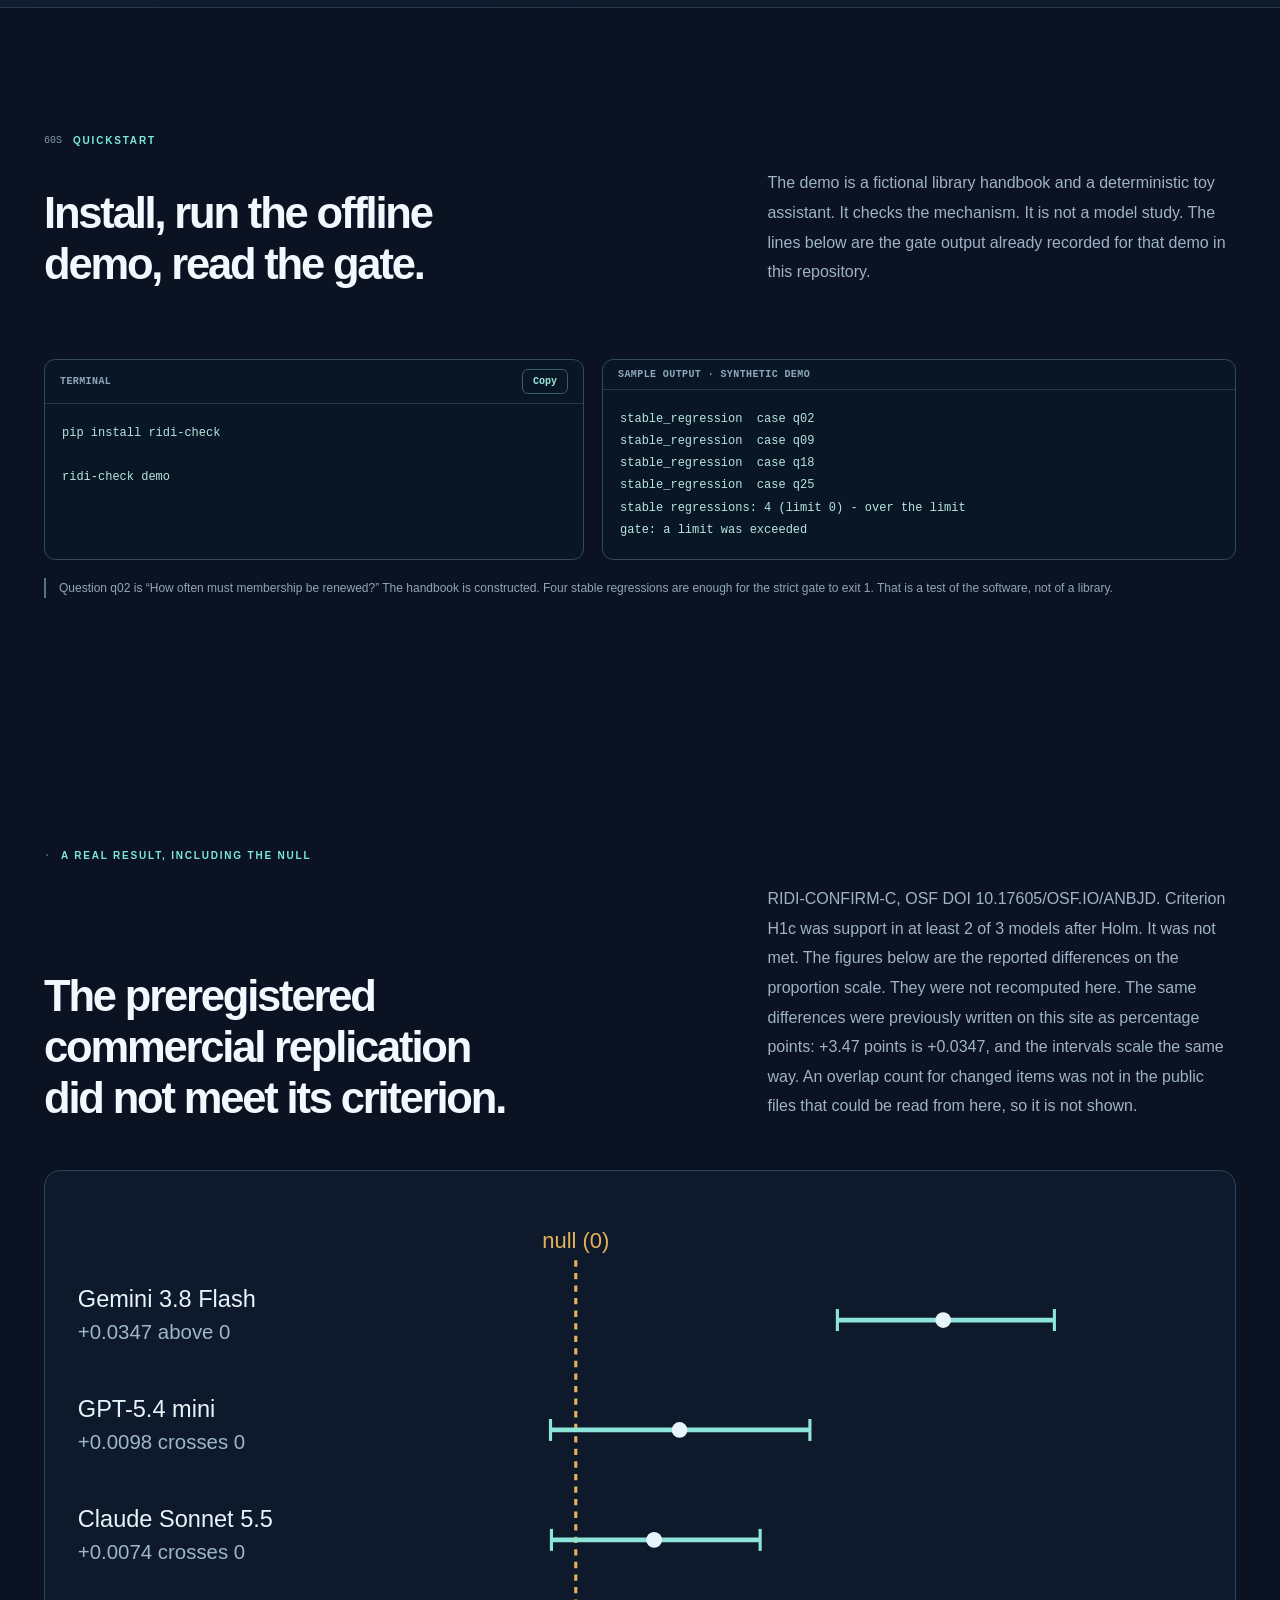
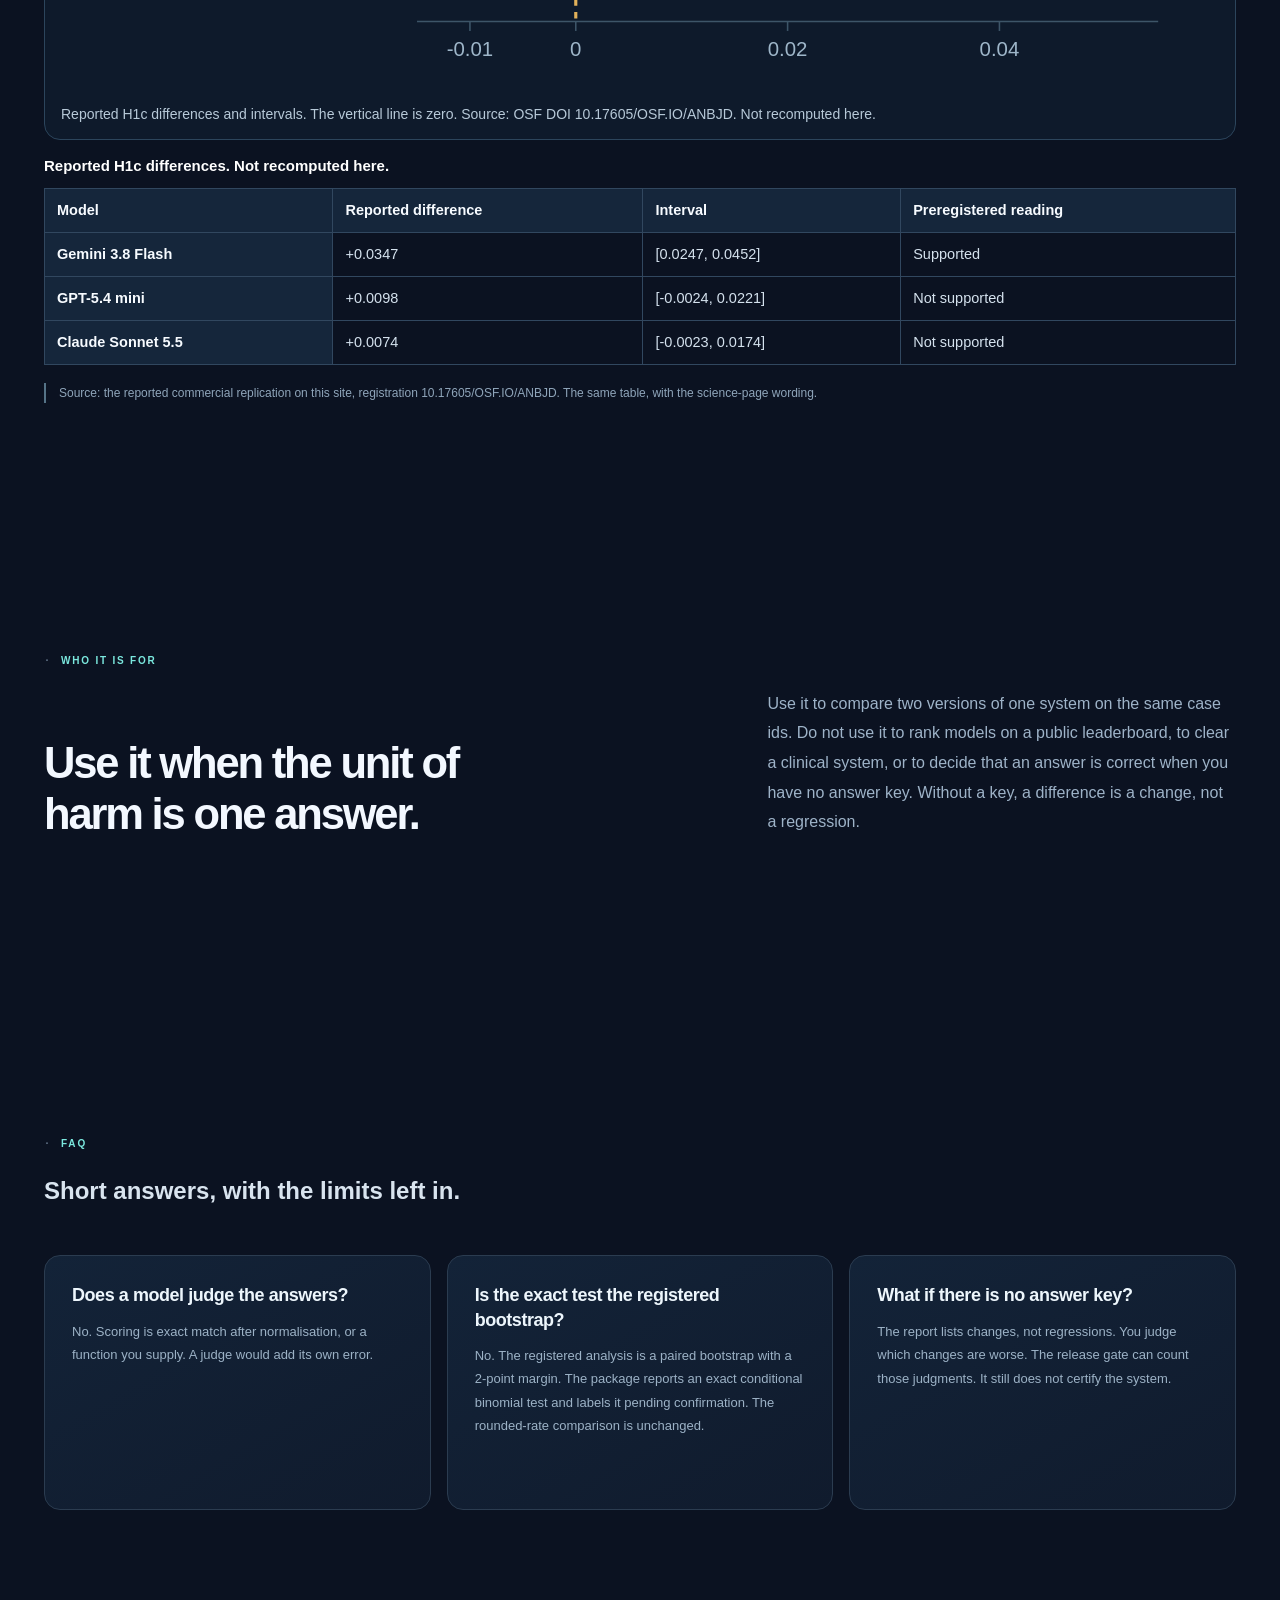
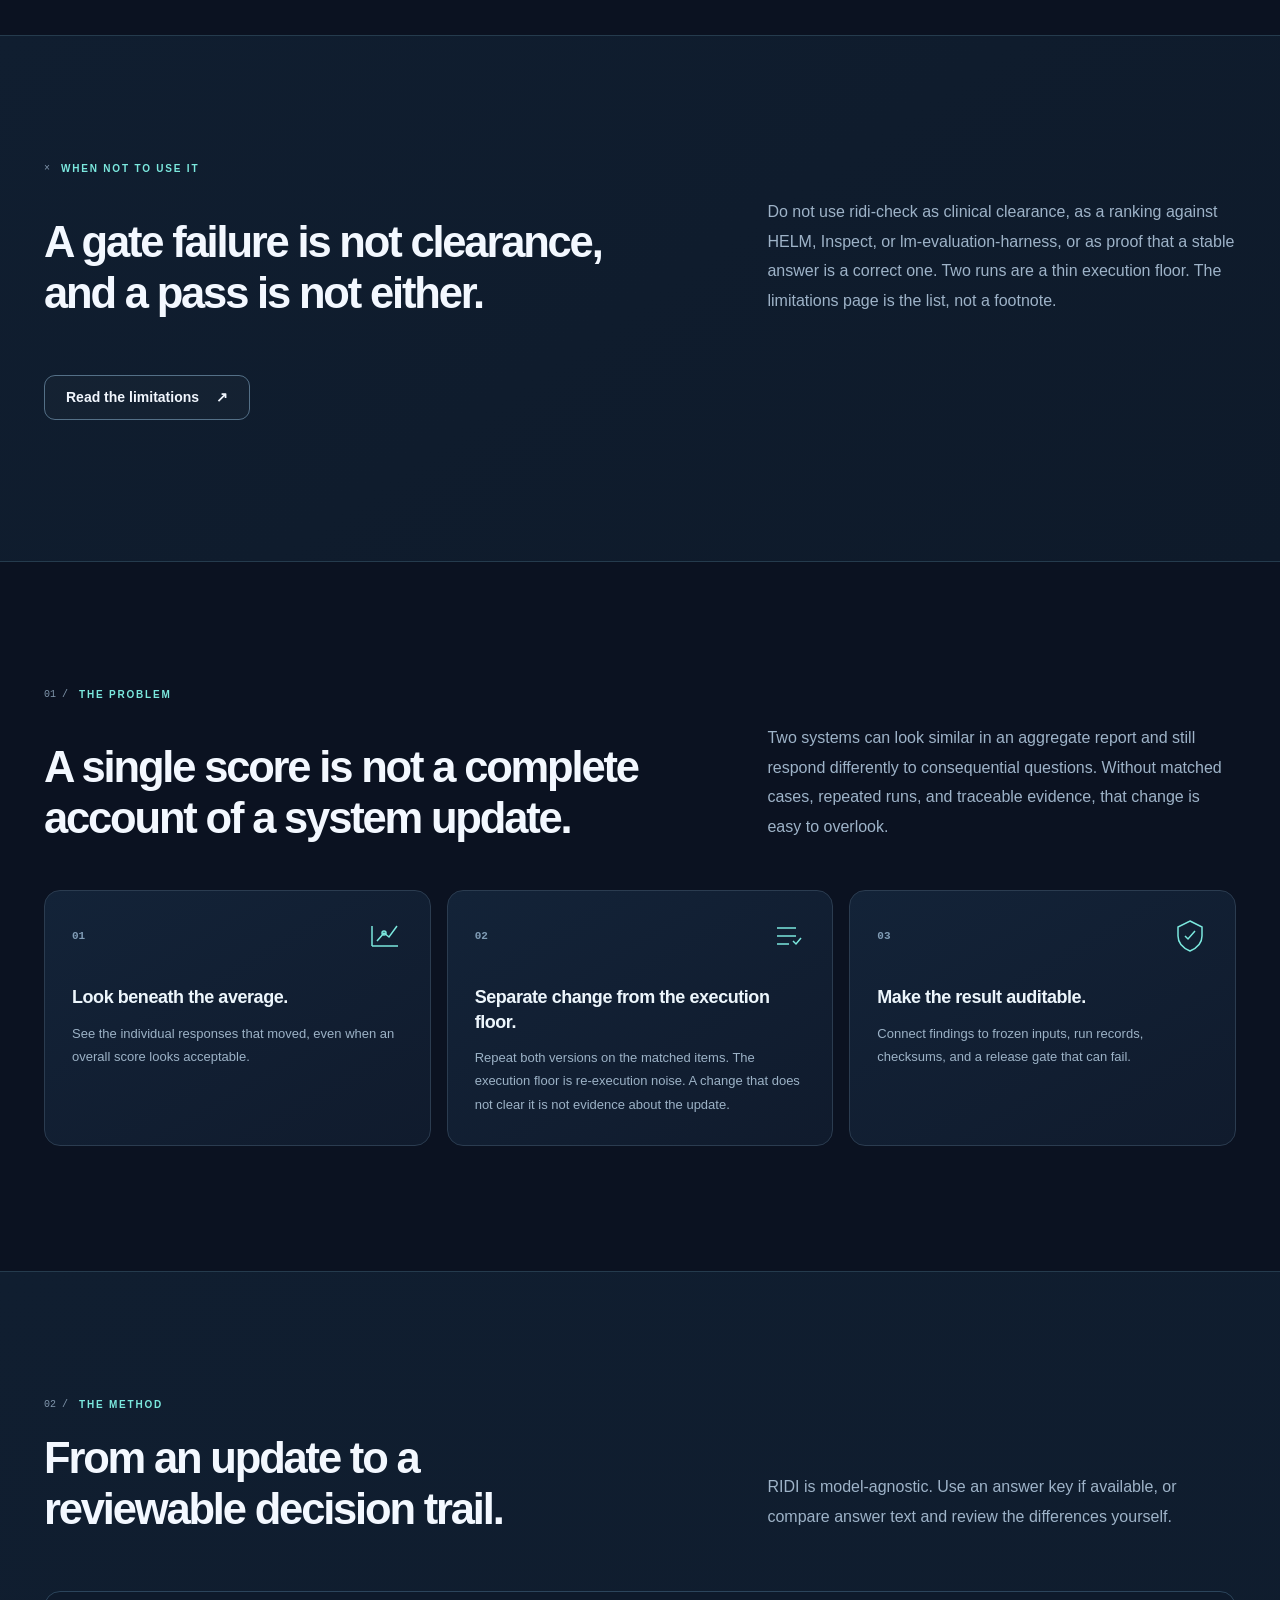
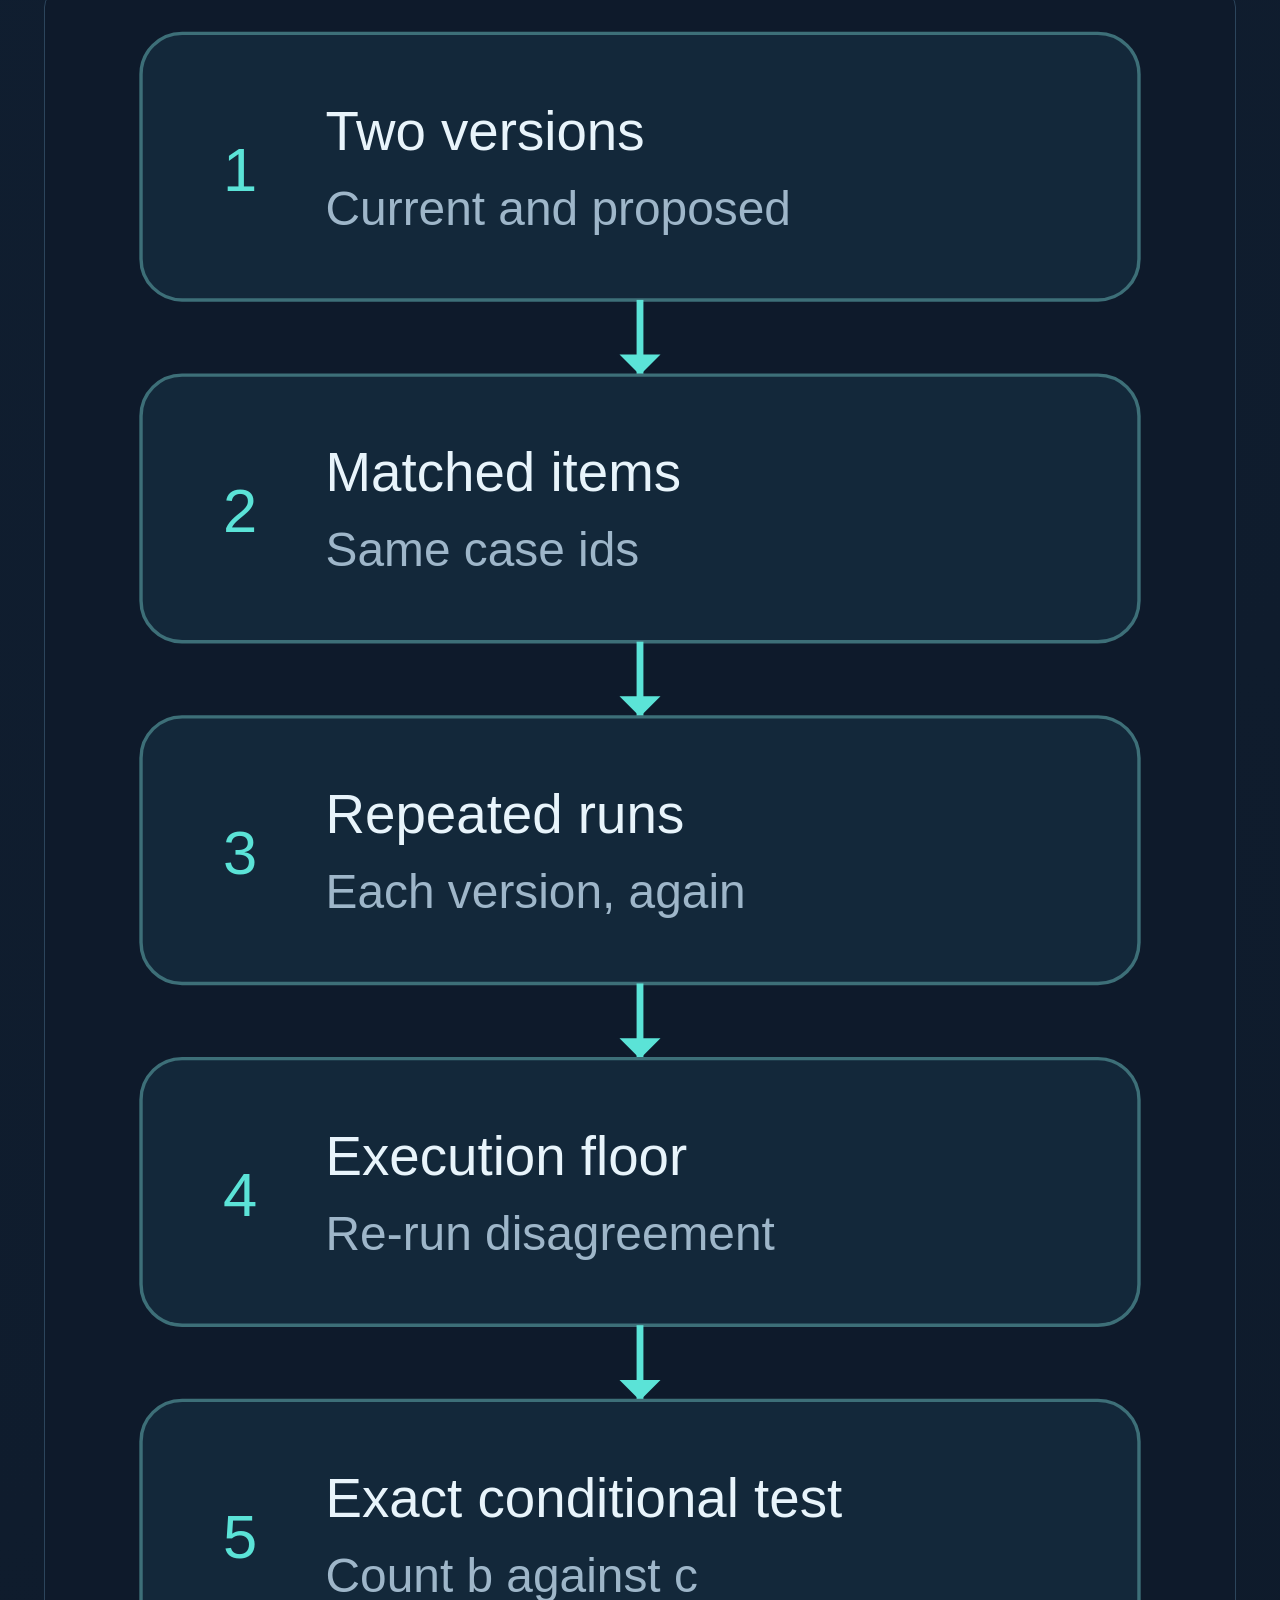
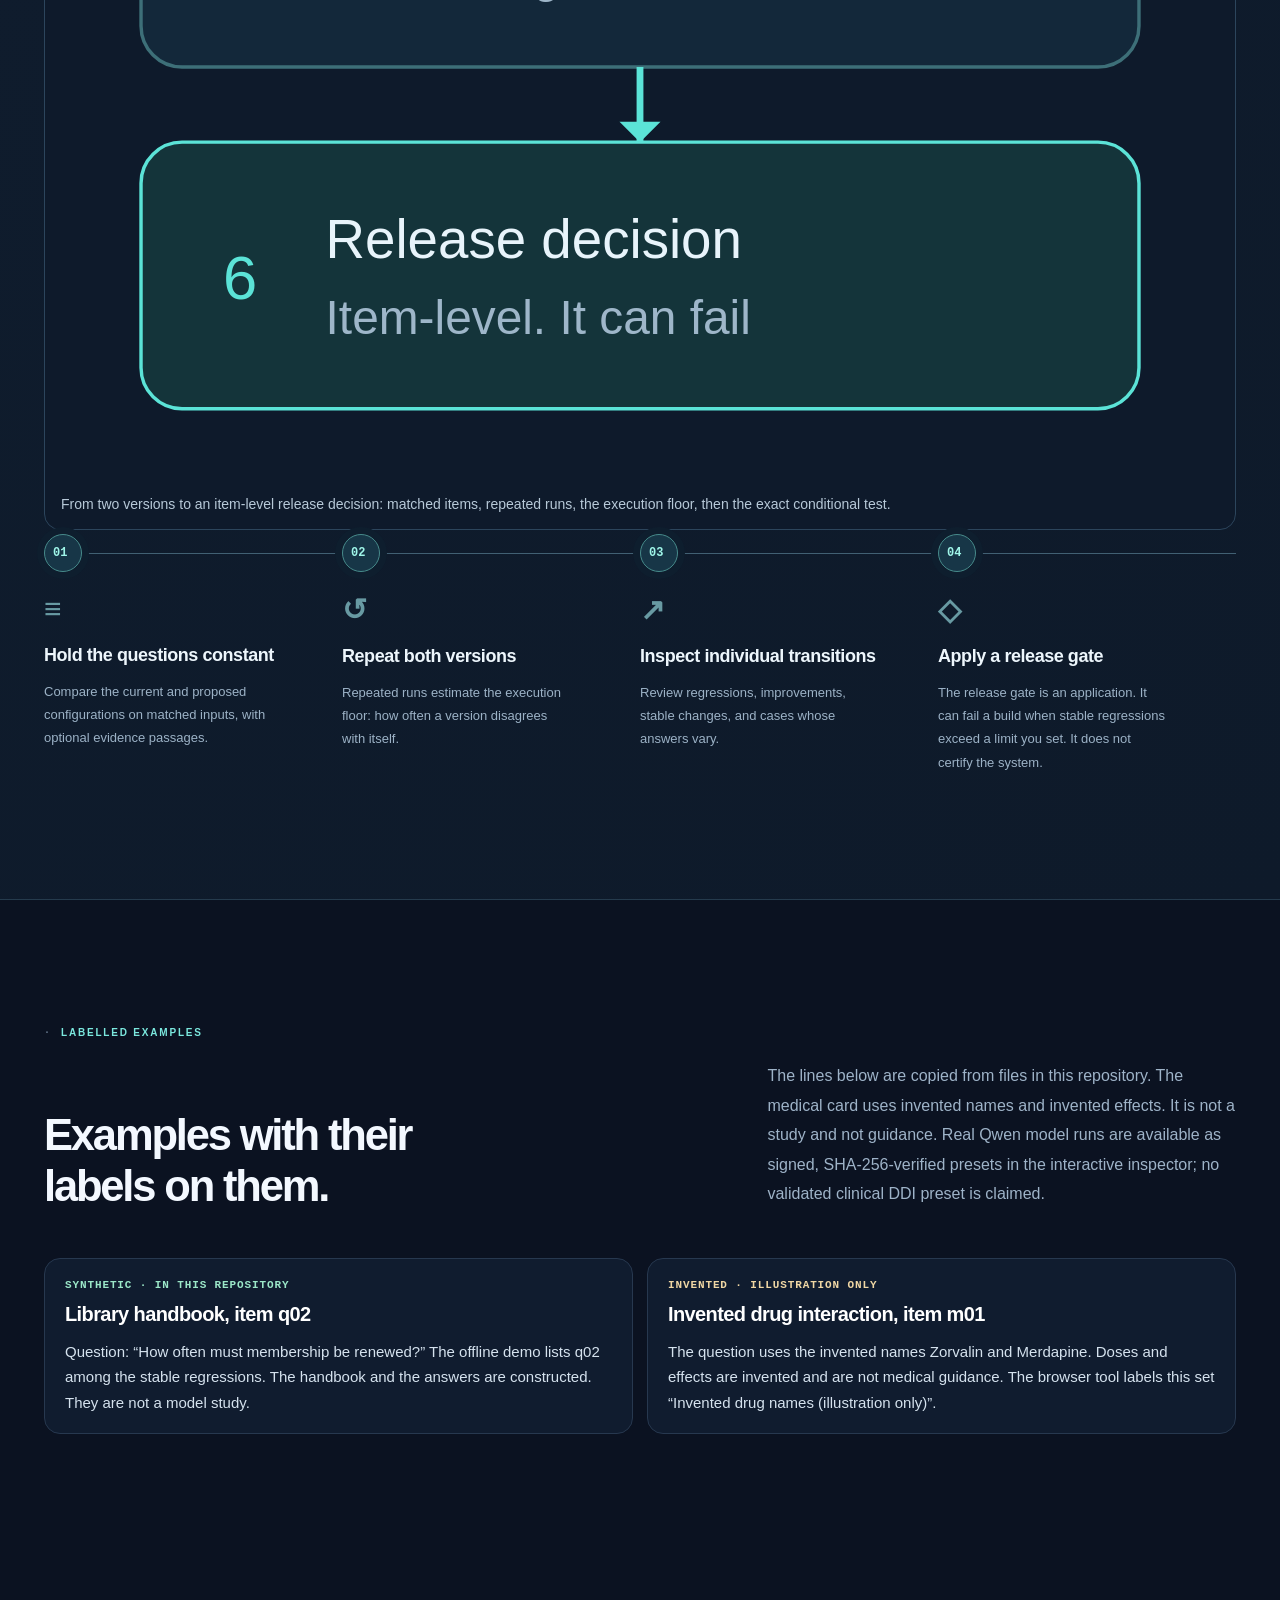
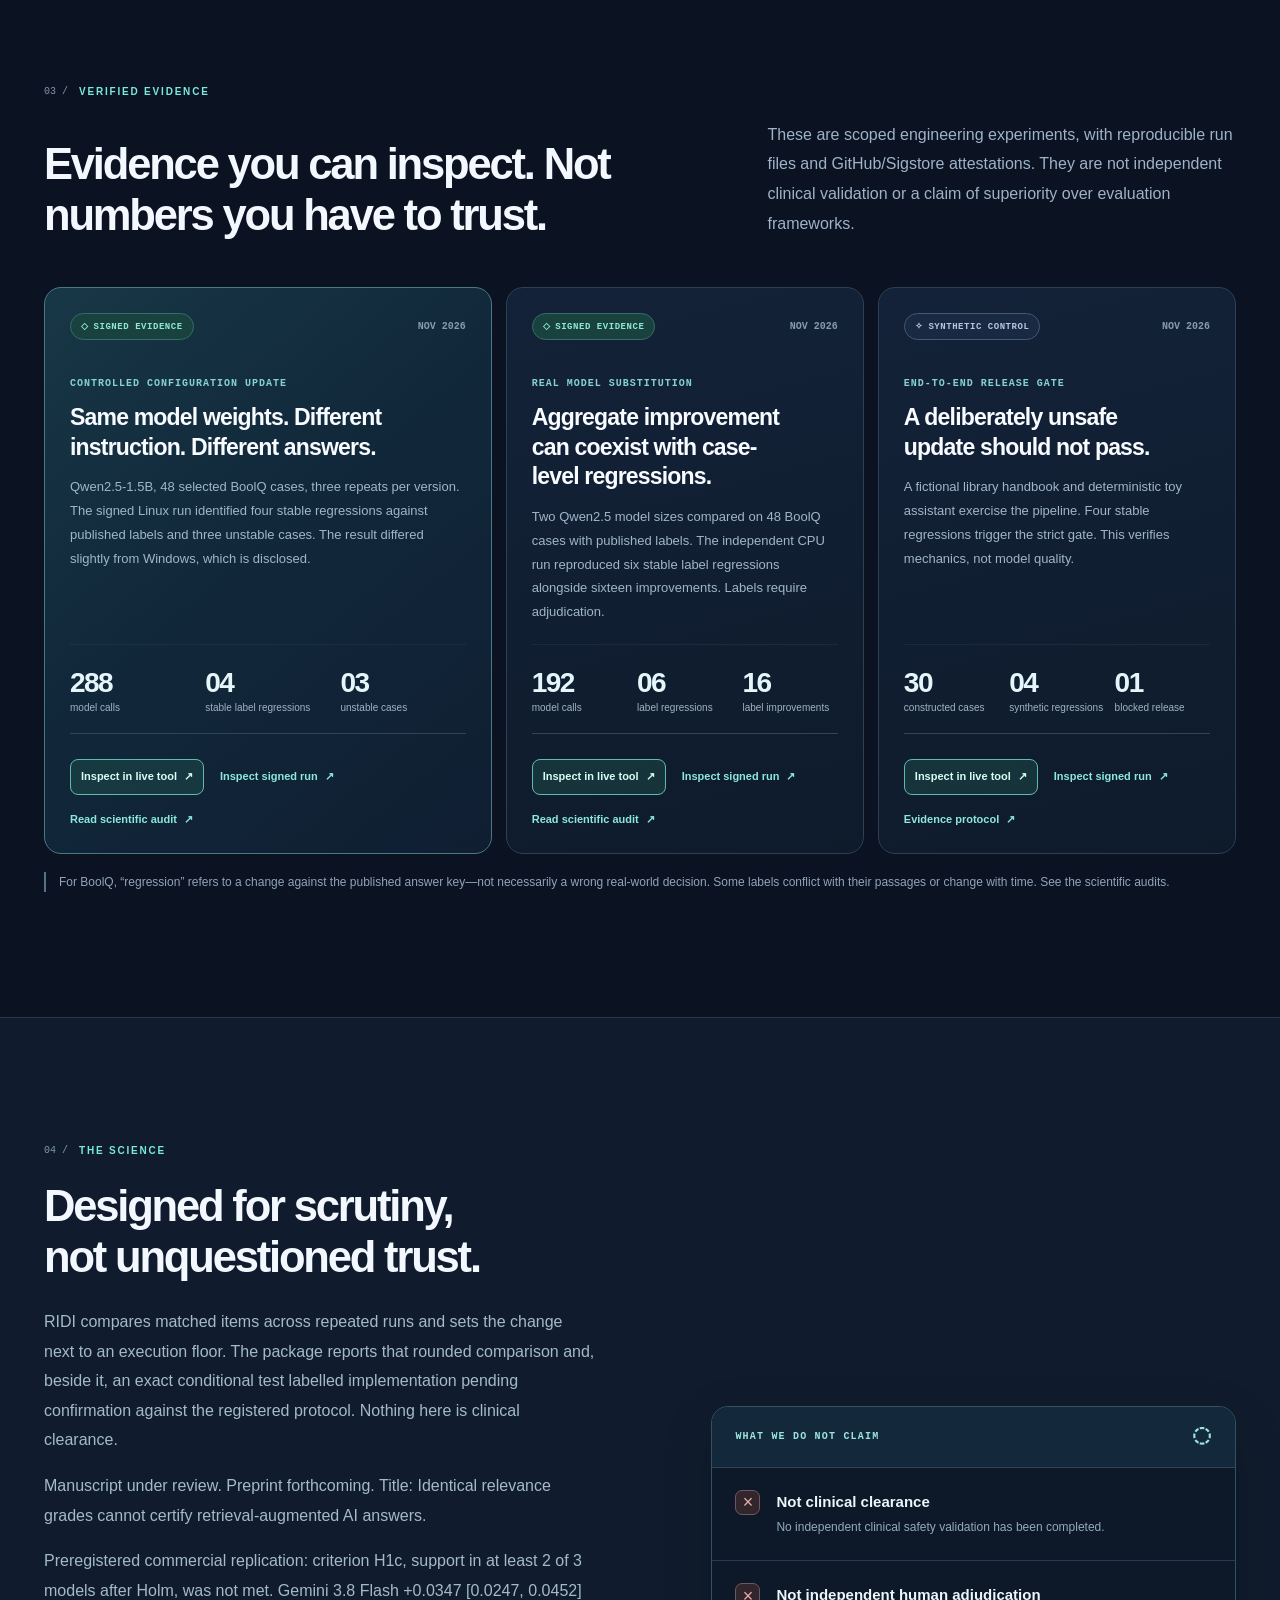
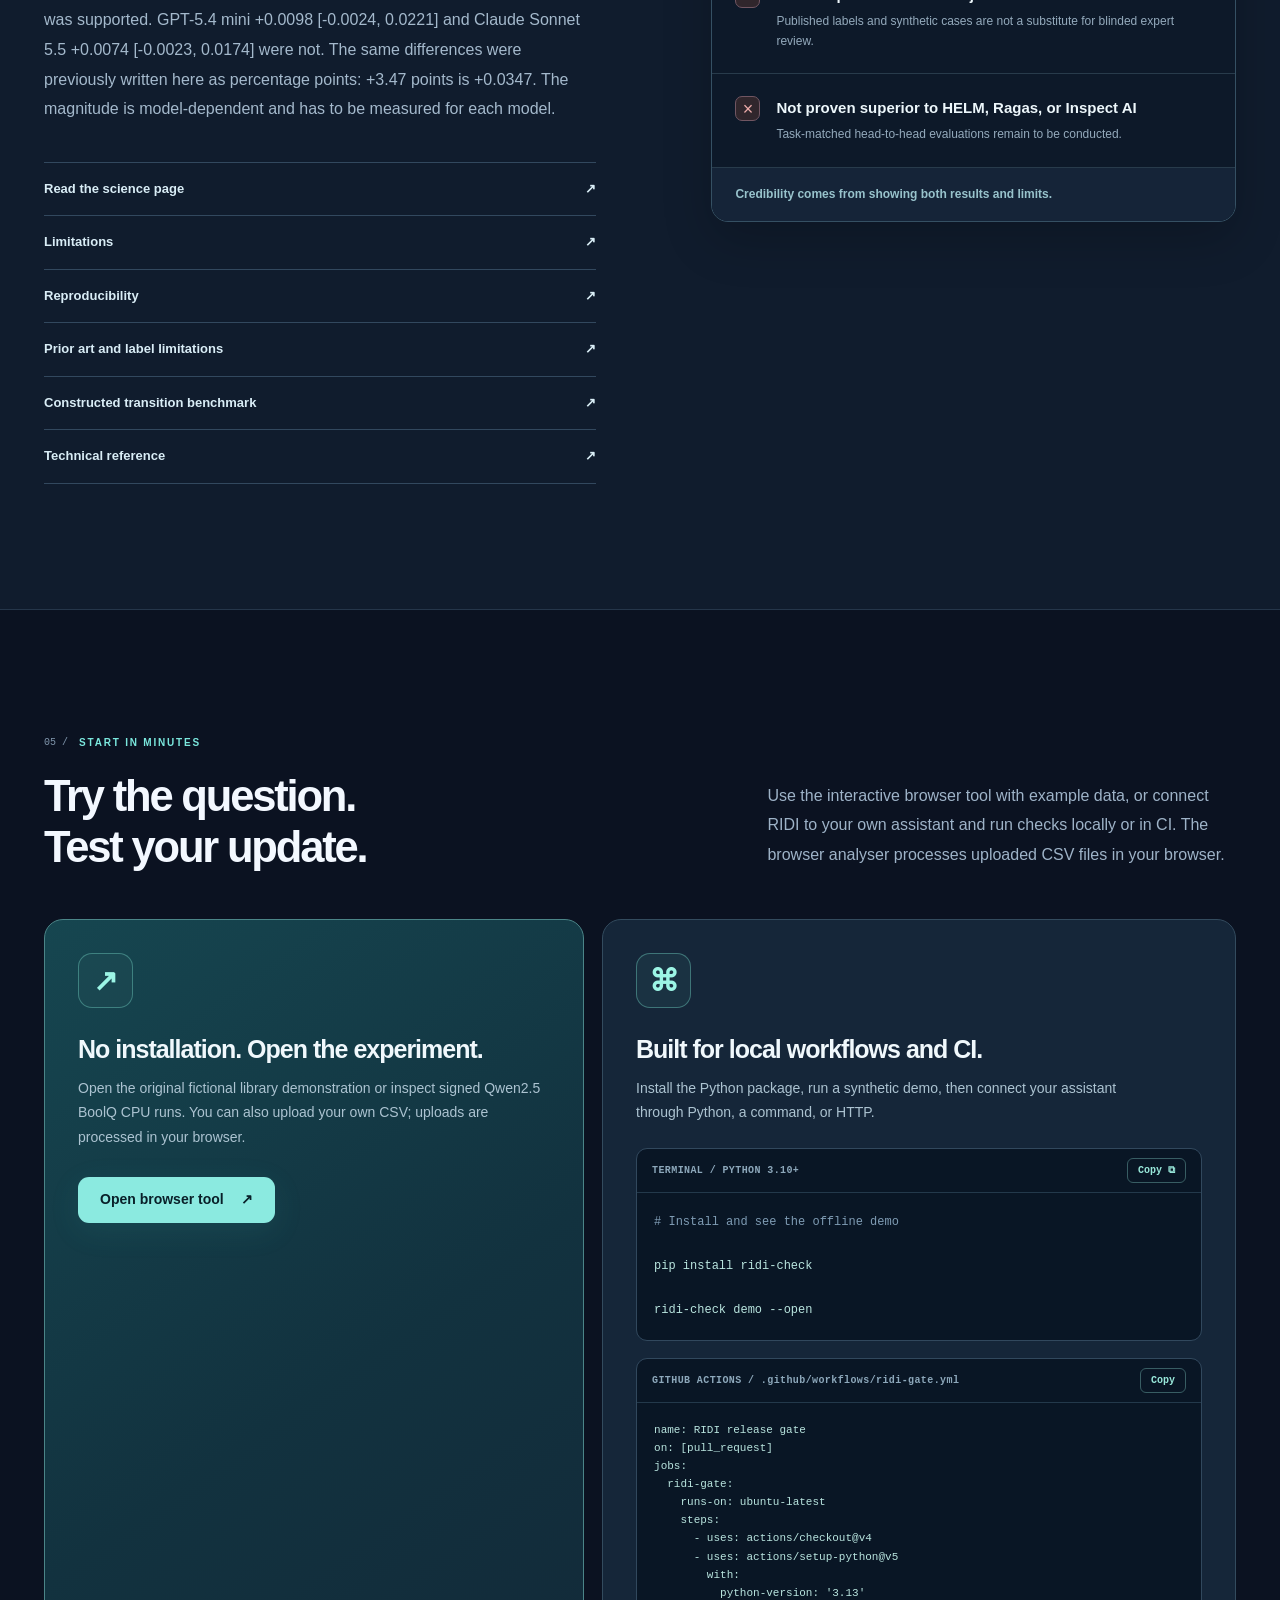
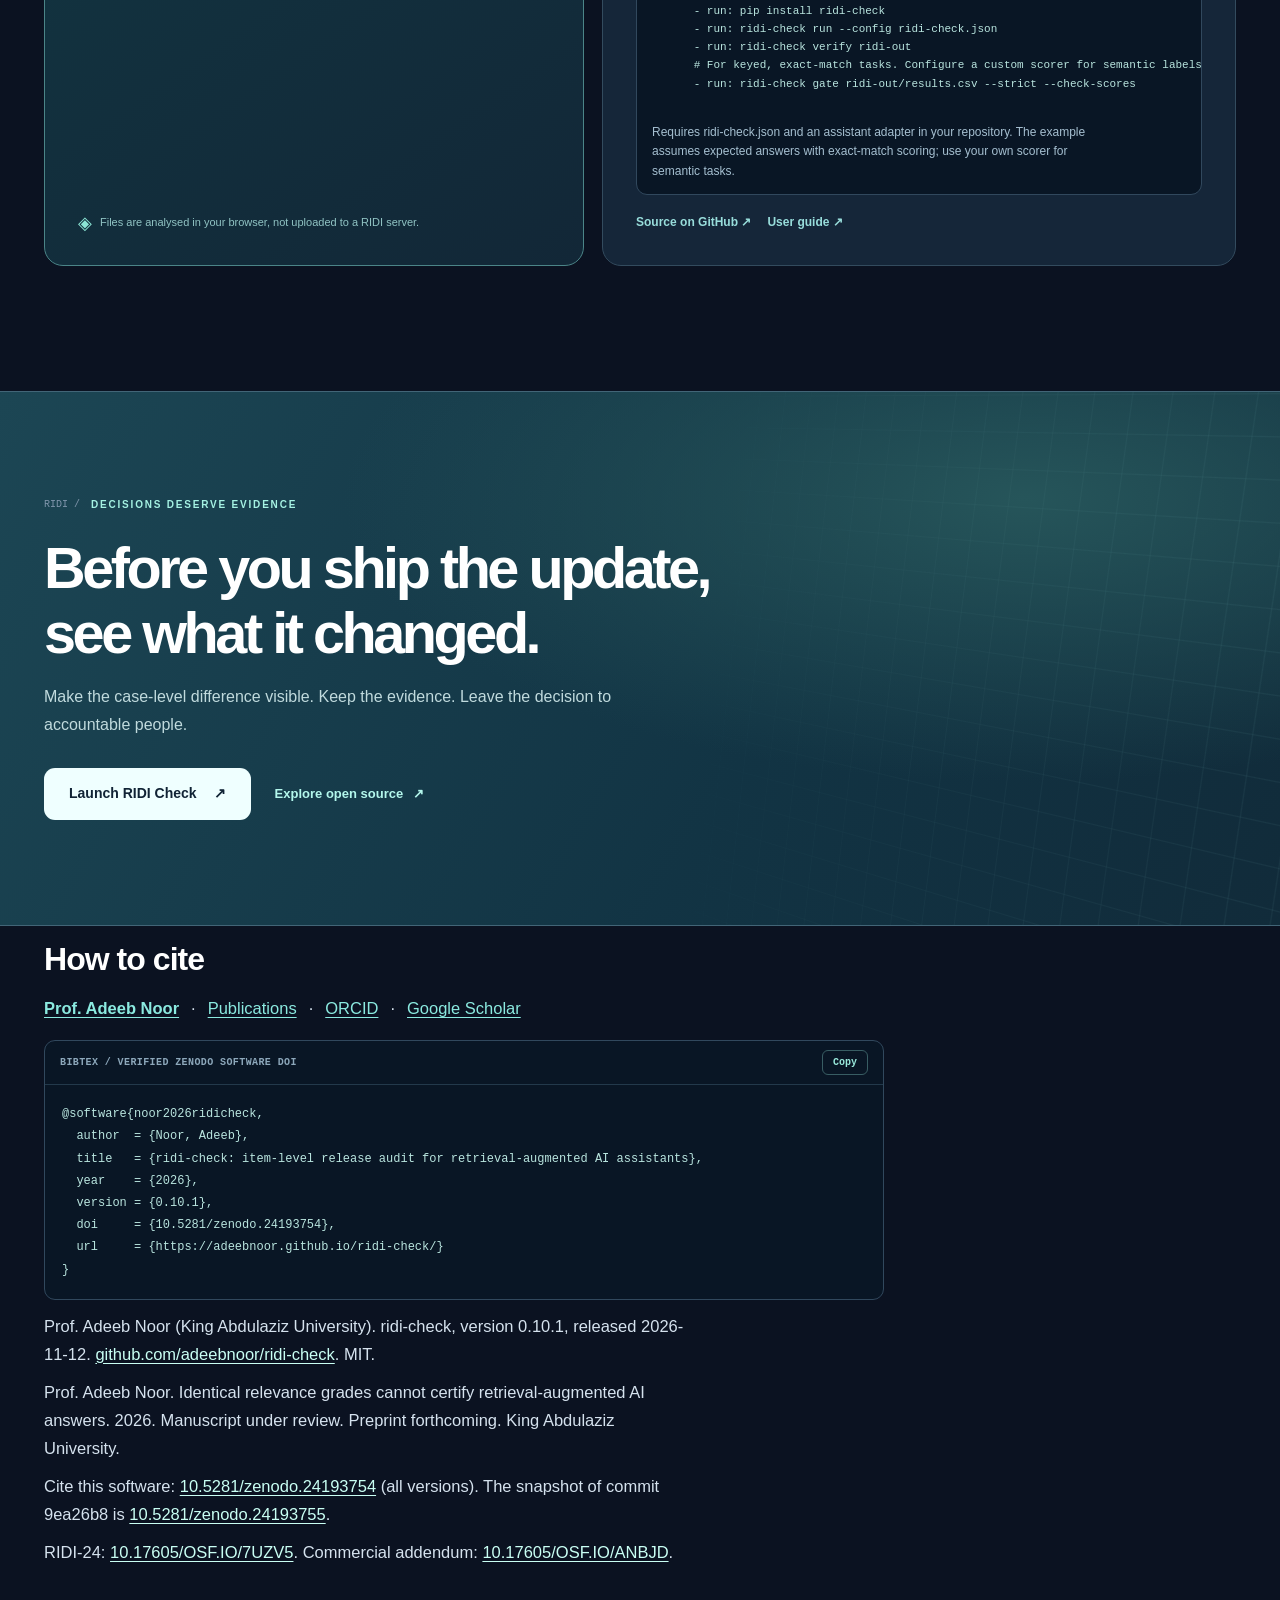
==== commit 72e23e7f: "site: inspect signed Qwen model results with safe deep-linked presets Link real signed BoolQ executi" ====
--- a/index.html
+++ b/index.html
@@ -16,10 +16,10 @@
   <meta name="twitter:card" content="summary_large_image">
   <meta name="color-scheme" content="dark">
   <meta name="referrer" content="no-referrer">
-  <meta http-equiv="Content-Security-Policy" content="default-src 'self'; script-src 'self' 'sha256-eAqke3eV3Cp9kw2D+h3tDDb1AWBl4eLuBOoeFe/ksQY='; style-src 'self'; img-src 'self'; font-src 'self'; connect-src 'self'; object-src 'none'; base-uri 'self'; form-action 'none'">
+  <meta http-equiv="Content-Security-Policy" content="default-src 'self'; script-src 'self' 'sha256-Y15xw0AHKvqbW97fw40HxC6TTi/jrJRcNazaUYJsxKI='; style-src 'self'; img-src 'self'; font-src 'self'; connect-src 'self'; object-src 'none'; base-uri 'self'; form-action 'none'">
   <meta name="citation_title" content="ridi-check">
   <meta name="citation_doi" content="10.5281/zenodo.24193754">
-  <meta name="citation_author" content="Professor NooR">
+  <meta name="citation_author" content="Adeeb Noor">
   <meta name="citation_publication_date" content="2026/11/12">
   <meta name="citation_language" content="en">
   <meta name="citation_public_url" content="https://github.com/adeebnoor/ridi-check">
@@ -30,7 +30,7 @@
   <link rel="canonical" href="https://adeebnoor.github.io/ridi-check/">
   <link rel="icon" type="image/svg+xml" href="./assets/favicon.svg">
   <link rel="stylesheet" href="./assets/site.css">
-  <script type="application/ld+json">{"@context":"https://schema.org","@graph":[{"@type":"SoftwareSourceCode","name":"ridi-check","identifier":"https://doi.org/10.5281/zenodo.24193754","description":"Compare two versions of a retrieval-augmented assistant on matched items. Repeated runs estimate an execution floor. The release gate is an application of the item-level labels.","codeRepository":"https://github.com/adeebnoor/ridi-check","url":"https://adeebnoor.github.io/ridi-check/","version":"0.10.1","datePublished":"2026-11-12","license":"https://opensource.org/licenses/MIT","programmingLanguage":"Python","author":{"@type":"Person","name":"Professor NooR","affiliation":{"@type":"CollegeOrUniversity","name":"King Abdulaziz University"}}},{"@type":"ScholarlyArticle","name":"Identical relevance grades cannot certify retrieval-augmented AI answers","author":{"@type":"Person","name":"Professor NooR","affiliation":{"@type":"CollegeOrUniversity","name":"King Abdulaziz University"}},"datePublished":"2026","description":"Manuscript under review. Preprint forthcoming. 10.5281/zenodo.24193754","isAccessibleForFree":true}]}</script>
+  <script type="application/ld+json">{"@context":"https://schema.org","@graph":[{"@type":"SoftwareSourceCode","name":"ridi-check","identifier":"https://doi.org/10.5281/zenodo.24193754","description":"Compare two versions of a retrieval-augmented assistant on matched items. Repeated runs estimate an execution floor. The release gate is an application of the item-level labels.","codeRepository":"https://github.com/adeebnoor/ridi-check","url":"https://adeebnoor.github.io/ridi-check/","version":"0.10.1","datePublished":"2026-11-12","license":"https://opensource.org/licenses/MIT","programmingLanguage":"Python","author":{"@type":"Person","name":"Adeeb Noor","affiliation":{"@type":"CollegeOrUniversity","name":"King Abdulaziz University"}}},{"@type":"ScholarlyArticle","name":"Identical relevance grades cannot certify retrieval-augmented AI answers","author":{"@type":"Person","name":"Adeeb Noor","affiliation":{"@type":"CollegeOrUniversity","name":"King Abdulaziz University"}},"datePublished":"2026","description":"Manuscript under review. Preprint forthcoming. 10.5281/zenodo.24193754","isAccessibleForFree":true}]}</script>
   <script src="./assets/site.js" defer></script>
   <title>RIDI Check — Decisions deserve more than a score</title>
 </head>
@@ -334,7 +334,7 @@
         <span class="section-kicker"><span class="kicker-index">·</span> <span data-i18n="examplesKicker">LABELLED EXAMPLES</span></span>
         <div class="intro-grid">
           <h2 id="examplesTitle" data-i18n="examplesTitle">Examples with their labels on them.</h2>
-          <p data-i18n="examplesBody">The lines below are copied from files in this repository. The medical card uses invented names and invented effects. It is not a study and not guidance.</p>
+          <p data-i18n="examplesBody">The lines below are copied from files in this repository. The medical card uses invented names and invented effects. It is not a study and not guidance. Real Qwen model runs are available as signed, SHA-256-verified presets in the interactive inspector; no validated clinical DDI preset is claimed.</p>
         </div>
       </div>
       <div class="example-grid">
@@ -361,19 +361,19 @@
           <div class="evidence-meta"><span class="proof-mark"><span aria-hidden="true">◇</span> <span data-i18n="signedEvidence">SIGNED EVIDENCE</span></span><span class="date">NOV 2026</span></div>
           <div class="evidence-content"><span class="evidence-type" data-i18n="study1Type">CONTROLLED CONFIGURATION UPDATE</span><h3 data-i18n="study1Title">Same model weights. Different instruction. Different answers.</h3><p data-i18n="study1Body">Qwen2.5-1.5B, 48 selected BoolQ cases, three repeats per version. The signed Linux run identified four stable regressions against published labels and three unstable cases. The result differed slightly from Windows, which is disclosed.</p></div>
           <div class="evidence-numbers"><div><strong>288</strong><span data-i18n="studyCalls">model calls</span></div><div><strong>04</strong><span data-i18n="study1Reg">stable label regressions</span></div><div><strong>03</strong><span data-i18n="study1Var">unstable cases</span></div></div>
-          <div class="evidence-links"><a href="https://github.com/adeebnoor/ridi-check/actions/runs/43317397792" target="_blank" rel="noopener noreferrer"><span data-i18n="seeSignedRun">Inspect signed run</span><span aria-hidden="true">↗</span></a><a href="https://github.com/adeebnoor/ridi-check/blob/main/docs/research/same_weights_prompt_update_20261113.md" target="_blank" rel="noopener noreferrer"><span data-i18n="readStudy">Read scientific audit</span><span aria-hidden="true">↗</span></a></div>
+          <div class="evidence-links"><a class="inspect-primary" href="./web/ridi-update-check.html?preset=qwen_config"><span data-i18n="inspectLive">Inspect in live tool</span><span aria-hidden="true">&#8599;</span></a><a href="https://github.com/adeebnoor/ridi-check/actions/runs/43317397792" target="_blank" rel="noopener noreferrer"><span data-i18n="seeSignedRun">Inspect signed run</span><span aria-hidden="true">↗</span></a><a href="https://github.com/adeebnoor/ridi-check/blob/main/docs/research/same_weights_prompt_update_20261113.md" target="_blank" rel="noopener noreferrer"><span data-i18n="readStudy">Read scientific audit</span><span aria-hidden="true">↗</span></a></div>
         </article>
         <article class="evidence-card">
           <div class="evidence-meta"><span class="proof-mark"><span aria-hidden="true">◇</span> <span data-i18n="signedEvidence">SIGNED EVIDENCE</span></span><span class="date">NOV 2026</span></div>
           <div class="evidence-content"><span class="evidence-type" data-i18n="study2Type">REAL MODEL SUBSTITUTION</span><h3 data-i18n="study2Title">Aggregate improvement can coexist with case-level regressions.</h3><p data-i18n="study2Body">Two Qwen2.5 model sizes compared on 48 BoolQ cases with published labels. The independent CPU run reproduced six stable label regressions alongside sixteen improvements. Labels require adjudication.</p></div>
           <div class="evidence-numbers"><div><strong>192</strong><span data-i18n="studyCalls">model calls</span></div><div><strong>06</strong><span data-i18n="study2Reg">label regressions</span></div><div><strong>16</strong><span data-i18n="study2Gain">label improvements</span></div></div>
-          <div class="evidence-links"><a href="https://github.com/adeebnoor/ridi-check/actions/runs/43312668253" target="_blank" rel="noopener noreferrer"><span data-i18n="seeSignedRun">Inspect signed run</span><span aria-hidden="true">↗</span></a><a href="https://github.com/adeebnoor/ridi-check/blob/main/experiments/qwen_cpu_pilot/SCIENTIFIC_AUDIT.md" target="_blank" rel="noopener noreferrer"><span data-i18n="readStudy">Read scientific audit</span><span aria-hidden="true">↗</span></a></div>
+          <div class="evidence-links"><a class="inspect-primary" href="./web/ridi-update-check.html?preset=qwen_swap"><span data-i18n="inspectLive">Inspect in live tool</span><span aria-hidden="true">&#8599;</span></a><a href="https://github.com/adeebnoor/ridi-check/actions/runs/43312668253" target="_blank" rel="noopener noreferrer"><span data-i18n="seeSignedRun">Inspect signed run</span><span aria-hidden="true">↗</span></a><a href="https://github.com/adeebnoor/ridi-check/blob/main/experiments/qwen_cpu_pilot/SCIENTIFIC_AUDIT.md" target="_blank" rel="noopener noreferrer"><span data-i18n="readStudy">Read scientific audit</span><span aria-hidden="true">↗</span></a></div>
         </article>
         <article class="evidence-card">
           <div class="evidence-meta"><span class="proof-mark proof-mark-muted"><span aria-hidden="true">✧</span> <span data-i18n="syntheticControl">SYNTHETIC CONTROL</span></span><span class="date">NOV 2026</span></div>
           <div class="evidence-content"><span class="evidence-type" data-i18n="study3Type">END-TO-END RELEASE GATE</span><h3 data-i18n="study3Title">A deliberately unsafe update should not pass.</h3><p data-i18n="study3Body">A fictional library handbook and deterministic toy assistant exercise the pipeline. Four stable regressions trigger the strict gate. This verifies mechanics, not model quality.</p></div>
           <div class="evidence-numbers"><div><strong>30</strong><span data-i18n="study3Cases">constructed cases</span></div><div><strong>04</strong><span data-i18n="study3Reg">synthetic regressions</span></div><div><strong>01</strong><span data-i18n="study3Gate">blocked release</span></div></div>
-          <div class="evidence-links"><a href="https://github.com/adeebnoor/ridi-check/actions/runs/43308859544" target="_blank" rel="noopener noreferrer"><span data-i18n="seeSignedRun">Inspect signed run</span><span aria-hidden="true">↗</span></a><a href="https://github.com/adeebnoor/ridi-check/blob/main/docs/EVIDENCE.md" target="_blank" rel="noopener noreferrer"><span data-i18n="readProtocol">Evidence protocol</span><span aria-hidden="true">↗</span></a></div>
+          <div class="evidence-links"><a class="inspect-primary" href="./web/ridi-update-check.html?preset=library"><span data-i18n="inspectLive">Inspect in live tool</span><span aria-hidden="true">&#8599;</span></a><a href="https://github.com/adeebnoor/ridi-check/actions/runs/43308859544" target="_blank" rel="noopener noreferrer"><span data-i18n="seeSignedRun">Inspect signed run</span><span aria-hidden="true">↗</span></a><a href="https://github.com/adeebnoor/ridi-check/blob/main/docs/EVIDENCE.md" target="_blank" rel="noopener noreferrer"><span data-i18n="readProtocol">Evidence protocol</span><span aria-hidden="true">↗</span></a></div>
         </article>
       </div>
       <p class="evidence-footnote" data-i18n="evidenceFootnote">For BoolQ, “regression” refers to a change against the published answer key—not necessarily a wrong real-world decision. Some labels conflict with their passages or change with time. See the scientific audits.</p>
@@ -408,7 +408,7 @@
         <div class="start-card start-browser">
           <div class="start-icon" aria-hidden="true">↗</div>
           <h3 data-i18n="startBrowserTitle">No installation. Open the experiment.</h3>
-          <p data-i18n="startBrowserBody">Explore the 30-case library example, switch to the set marked invented drug names (illustration only), or upload your own results locally.</p>
+          <p data-i18n="startBrowserBody">Open the original fictional library demonstration or inspect signed Qwen2.5 BoolQ CPU runs. You can also upload your own CSV; uploads are processed in your browser.</p>
           <a class="btn btn-primary" href="./web/ridi-update-check.html"><span data-i18n="startBrowserCta">Open browser tool</span><span aria-hidden="true">↗</span></a>
           <span class="privacy-note"><span aria-hidden="true">◈</span><span data-i18n="privacyNote">Files are analysed in your browser, not uploaded to a RIDI server.</span></span>
         </div>
@@ -419,6 +419,27 @@
           <div class="code-window"><div class="code-header"><span>TERMINAL / PYTHON 3.10+</span><button type="button" id="copyInstall" data-copy="pip install ridi-check&#10;ridi-check demo --open" aria-label="Copy installation commands" data-i18n-aria="copyAria"><span data-i18n="copyLabel">Copy</span><span aria-hidden="true">⧉</span></button></div><pre><code><span class="code-comment"># Install and see the offline demo</span>
 <span class="code-cmd">pip install ridi-check</span>
 <span class="code-cmd">ridi-check demo --open</span></code></pre></div>
+          <div class="code-window automation-example">
+  <div class="code-header"><span data-i18n="ciSnippetLabel">GITHUB ACTIONS / .github/workflows/ridi-gate.yml</span>
+    <button type="button" id="copyGate" data-copy="name: RIDI release gate&#10;on: [pull_request]&#10;jobs:&#10;  ridi-gate:&#10;    runs-on: ubuntu-latest&#10;    steps:&#10;      - uses: actions/checkout@v4&#10;      - uses: actions/setup-python@v5&#10;        with:&#10;          python-version: &#x27;3.13&#x27;&#10;      - run: pip install ridi-check&#10;      - run: ridi-check run --config ridi-check.json&#10;      - run: ridi-check verify ridi-out&#10;      # For keyed, exact-match tasks. Configure a custom scorer for semantic labels.&#10;      - run: ridi-check gate ridi-out/results.csv --strict --check-scores" aria-label="Copy valid GitHub Actions workflow"><span data-i18n="copyLabel">Copy</span></button>
+  </div>
+  <pre class="ci-code"><code>name: RIDI release gate
+on: [pull_request]
+jobs:
+  ridi-gate:
+    runs-on: ubuntu-latest
+    steps:
+      - uses: actions/checkout@v4
+      - uses: actions/setup-python@v5
+        with:
+          python-version: '3.13'
+      - run: pip install ridi-check
+      - run: ridi-check run --config ridi-check.json
+      - run: ridi-check verify ridi-out
+      # For keyed, exact-match tasks. Configure a custom scorer for semantic labels.
+      - run: ridi-check gate ridi-out/results.csv --strict --check-scores</code></pre>
+  <p class="ci-note" data-i18n="ciSnippetCaveat">Requires ridi-check.json and an assistant adapter in your repository. The example assumes expected answers with exact-match scoring; use your own scorer for semantic tasks.</p>
+</div>
           <div class="developer-links"><a href="https://github.com/adeebnoor/ridi-check" target="_blank" rel="noopener noreferrer"><span data-i18n="githubLink">Source on GitHub</span> ↗</a><a href="https://github.com/adeebnoor/ridi-check/blob/main/docs/USER_GUIDE.md" target="_blank" rel="noopener noreferrer"><span data-i18n="guideLink">User guide</span> ↗</a></div>
         </div>
       </div>
@@ -438,9 +459,27 @@
   </main>
   <section class="cite-block shell" id="cite" aria-labelledby="citeTitle">
     <h2 id="citeTitle" data-i18n="howToCite">How to cite</h2>
+    <p class="cite-identity"><strong><a href="https://adeebnoor.github.io/" target="_blank" rel="noopener noreferrer">Prof. Adeeb Noor</a></strong> ·
+      <a href="https://adeebnoor.github.io/publications-dashboard/" target="_blank" rel="noopener noreferrer">Publications</a> ·
+      <a href="https://orcid.org/0000-0002-8251-1853" target="_blank" rel="noopener noreferrer">ORCID</a> ·
+      <a href="https://scholar.google.com/citations?user=XUQD1WAAAAAJ" target="_blank" rel="noopener noreferrer">Google Scholar</a>
+    </p>
+    <div class="code-window citation-widget">
+      <div class="code-header"><span data-i18n="bibtexLabel">BIBTEX / VERIFIED ZENODO SOFTWARE DOI</span>
+        <button type="button" id="copyBibtex" data-copy="@software{noor2026ridicheck,&#10;  author  = {Noor, Adeeb},&#10;  title   = {ridi-check: item-level release audit for retrieval-augmented AI assistants},&#10;  year    = {2026},&#10;  version = {0.10.1},&#10;  doi     = {10.5281/zenodo.24193754},&#10;  url     = {https://adeebnoor.github.io/ridi-check/}&#10;}" aria-label="Copy BibTeX citation"><span data-i18n="copyLabel">Copy</span></button>
+      </div>
+      <pre><code>@software{noor2026ridicheck,
+  author  = {Noor, Adeeb},
+  title   = {ridi-check: item-level release audit for retrieval-augmented AI assistants},
+  year    = {2026},
+  version = {0.10.1},
+  doi     = {10.5281/zenodo.24193754},
+  url     = {https://adeebnoor.github.io/ridi-check/}
+}</code></pre>
+    </div>
     <div data-lang-block="en">
-      <p>Professor NooR (King Abdulaziz University). ridi-check, version 0.10.1, released 2026-11-12. <a href="https://github.com/adeebnoor/ridi-check" target="_blank" rel="noopener noreferrer">github.com/adeebnoor/ridi-check</a>. MIT.</p>
-      <p>Professor NooR. Identical relevance grades cannot certify retrieval-augmented AI answers. 2026. Manuscript under review. Preprint forthcoming. King Abdulaziz University.</p>
+      <p>Prof. Adeeb Noor (King Abdulaziz University). ridi-check, version 0.10.1, released 2026-11-12. <a href="https://github.com/adeebnoor/ridi-check" target="_blank" rel="noopener noreferrer">github.com/adeebnoor/ridi-check</a>. MIT.</p>
+      <p>Prof. Adeeb Noor. Identical relevance grades cannot certify retrieval-augmented AI answers. 2026. Manuscript under review. Preprint forthcoming. King Abdulaziz University.</p>
       <p>Cite this software: <a href="https://doi.org/10.5281/zenodo.24193754">10.5281/zenodo.24193754</a> (all versions). The snapshot of commit 9ea26b8 is <a href="https://doi.org/10.5281/zenodo.24193755">10.5281/zenodo.24193755</a>.</p>
       <p>RIDI-24: <a href="https://doi.org/10.17605/OSF.IO/7UZV5" target="_blank" rel="noopener noreferrer">10.17605/OSF.IO/7UZV5</a>. Commercial addendum: <a href="https://doi.org/10.17605/OSF.IO/ANBJD" target="_blank" rel="noopener noreferrer">10.17605/OSF.IO/ANBJD</a>.</p>
     </div>
--- a/assets/site.css
+++ b/assets/site.css
@@ -381,3 +381,13 @@
 @media(prefers-reduced-motion:reduce){
  *,*::before,*::after{scroll-behavior:auto!important;transition:none!important;animation:none!important}
 }
+
+/* Connected evidence / copyable developer and academic references. */
+.evidence-links .inspect-primary{border:1px solid #5ebcaf;border-radius:8px;color:#d5fff2;padding:8px 10px;background:#204f4a75;order:-1}
+.evidence-links .inspect-primary:hover{background:#265951;text-decoration:none}
+.automation-example{margin-top:17px;max-width:100%}
+.automation-example pre{font-size:11px;white-space:pre;line-height:1.65;max-height:315px;overflow:auto}
+.automation-example .ci-note{margin:0;color:#a5bfd0;padding:12px 15px;font-size:12px;line-height:1.65}
+.citation-widget{max-width:840px;margin:18px 0 12px}.citation-widget pre{font-size:12px;white-space:pre;overflow-x:auto}
+.cite-identity{margin:10px 0;font-size:14px;display:flex;align-items:center;flex-wrap:wrap;gap:12px}.cite-identity a{color:#8beae0}
+@media(max-width:690px){.automation-example .ci-code{font-size:10px}.evidence-links{gap:7px}.evidence-links .inspect-primary{width:100%;justify-content:space-between}}
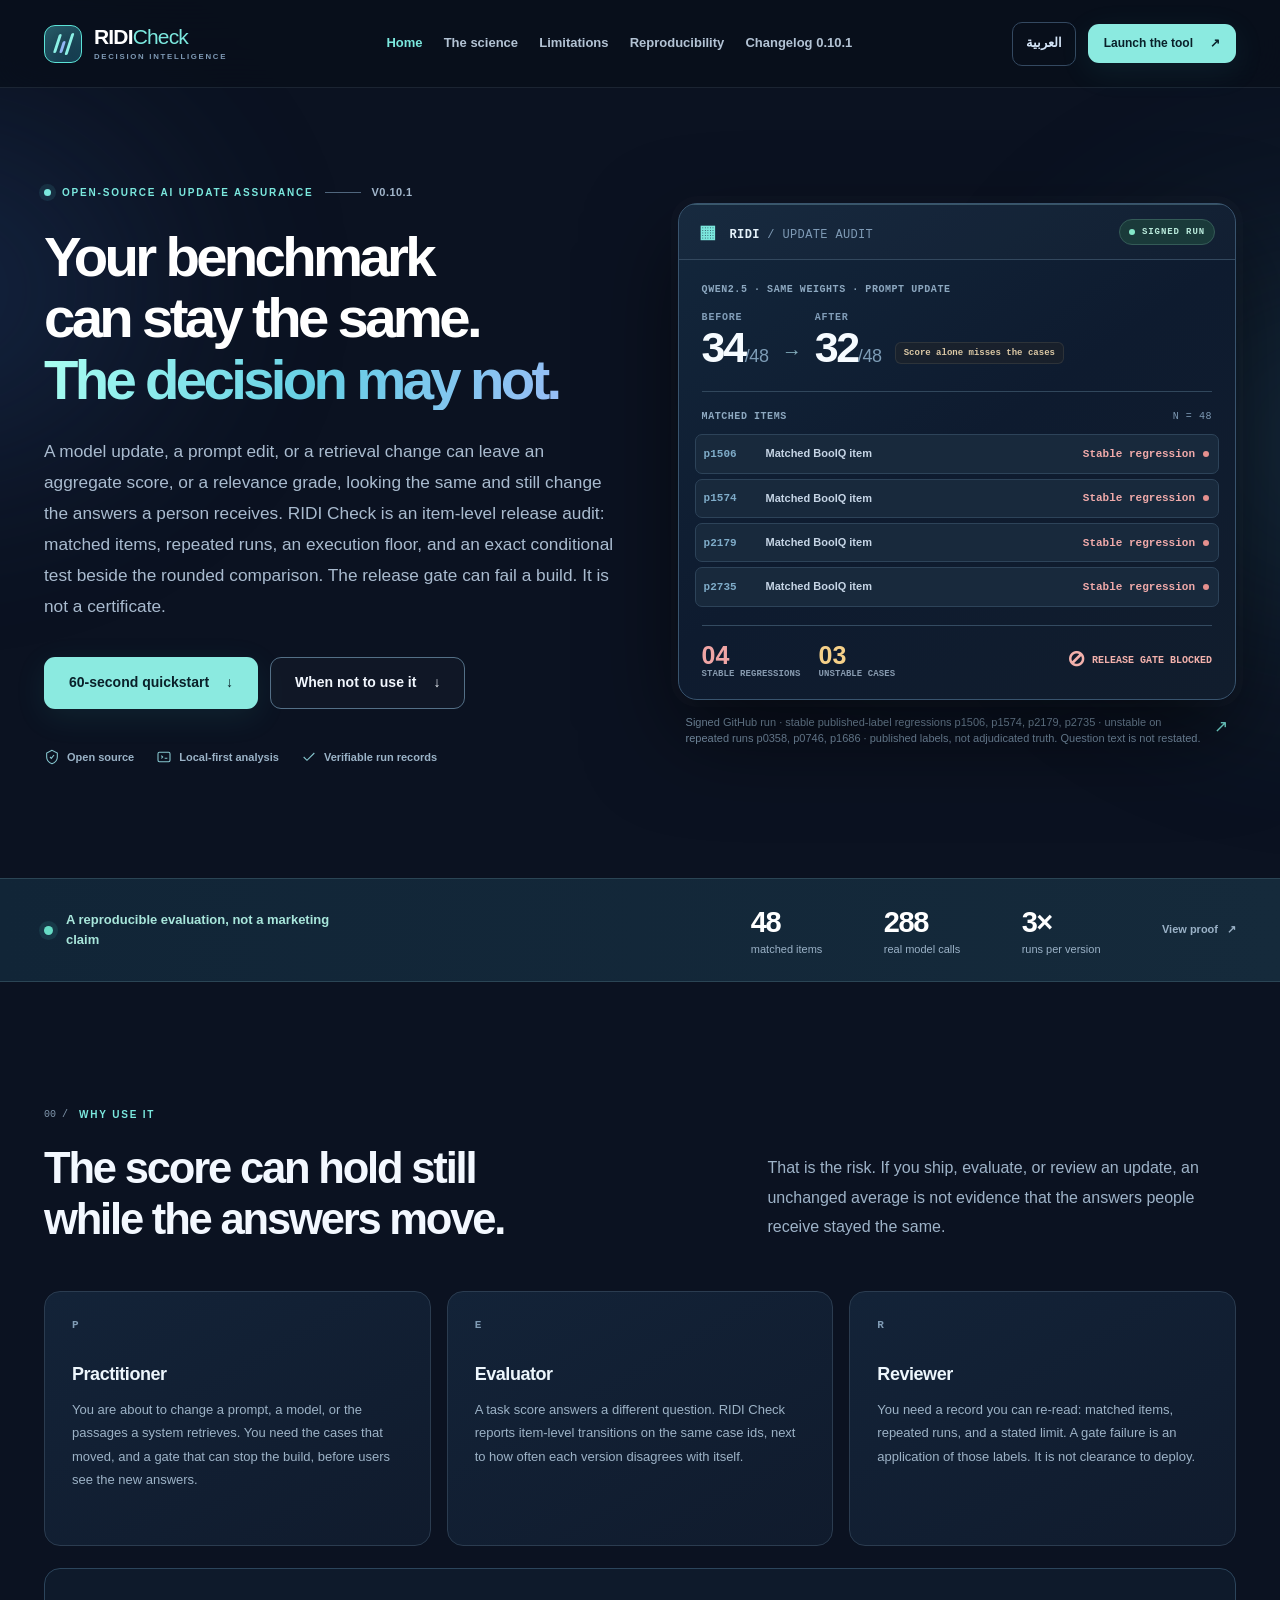
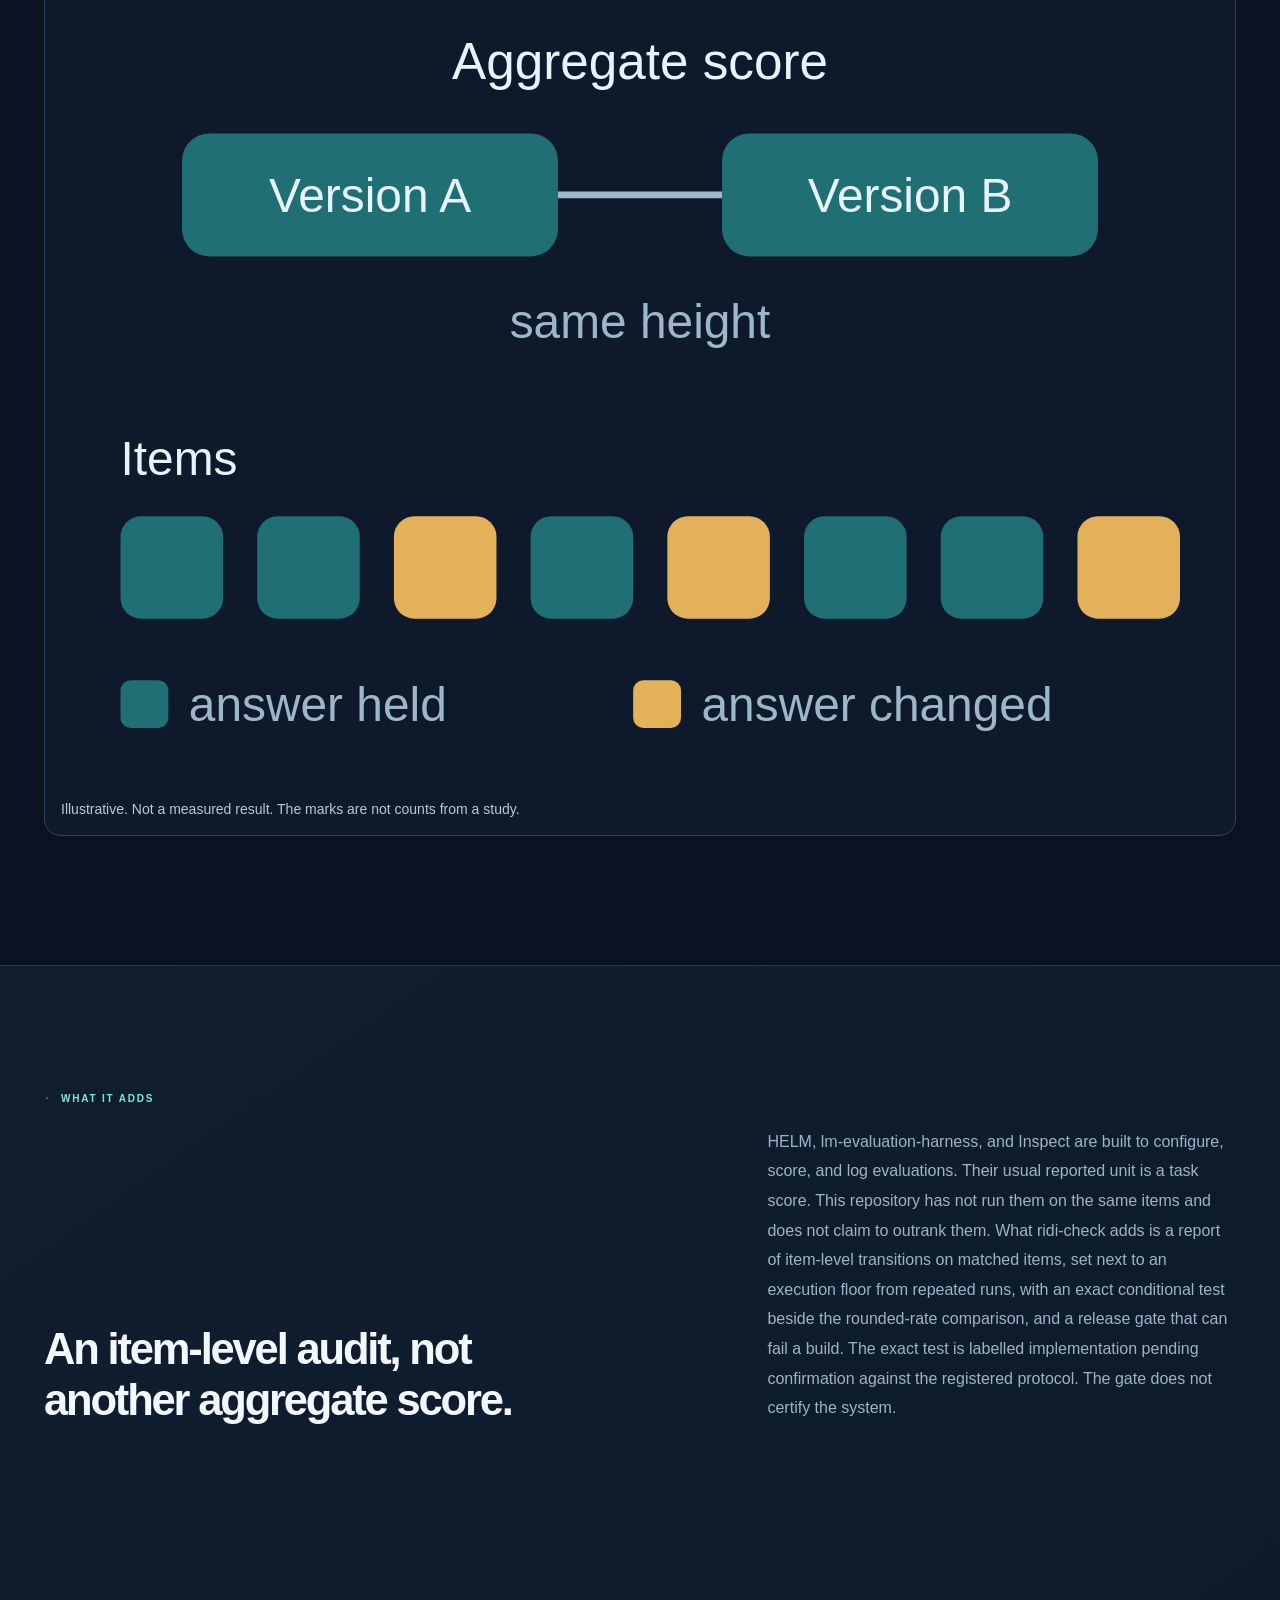
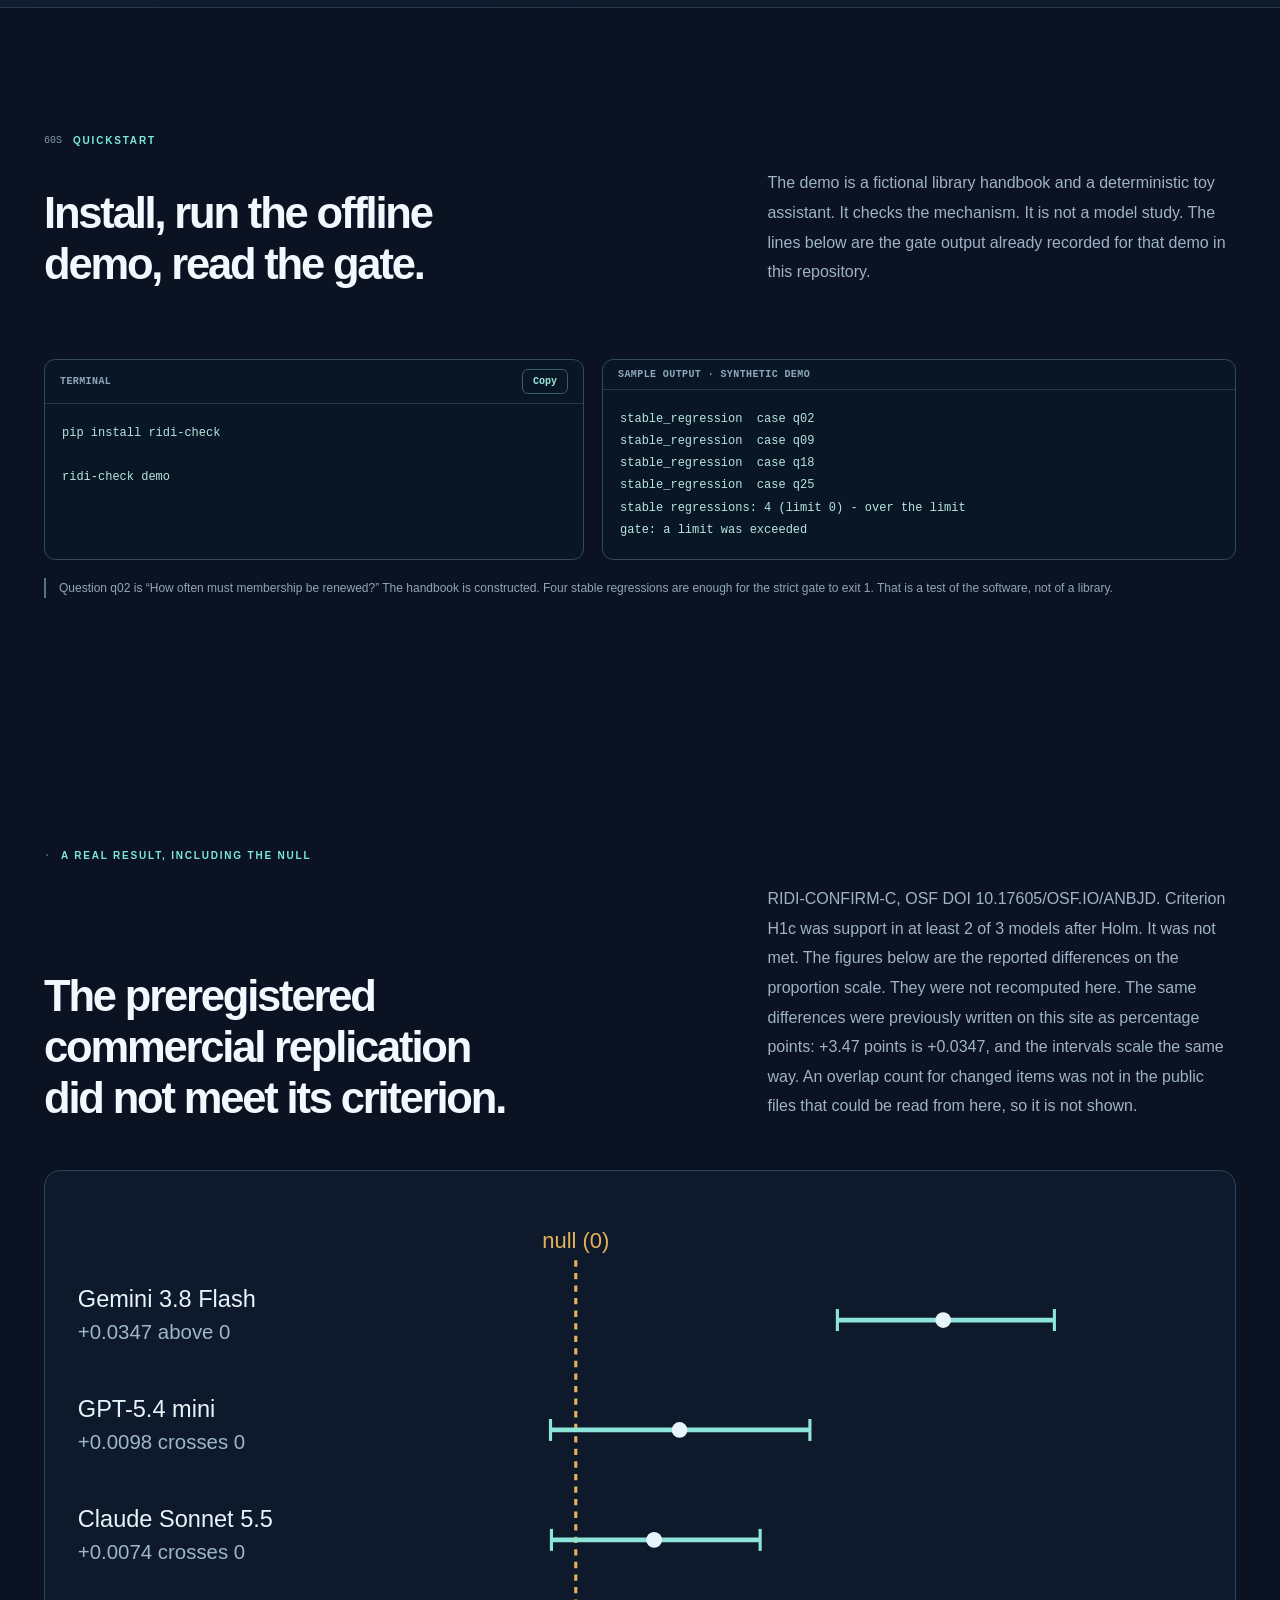
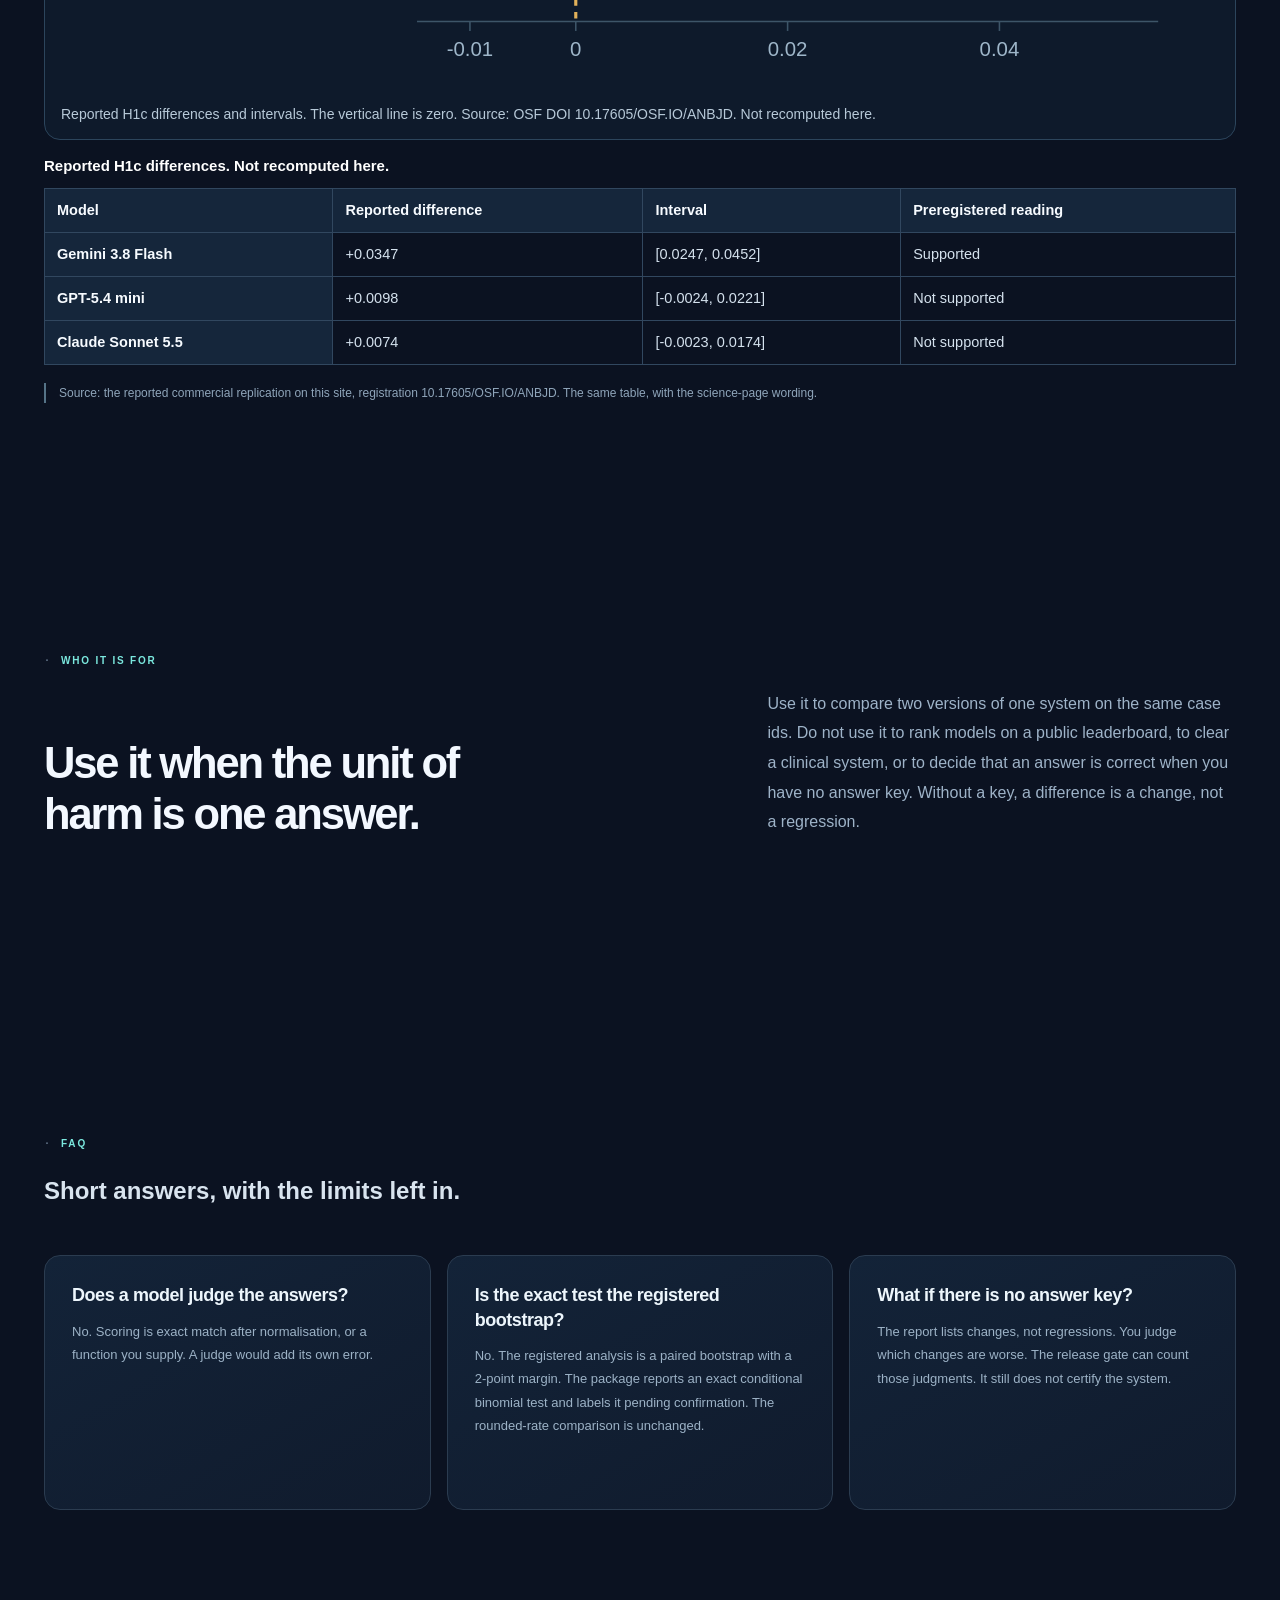
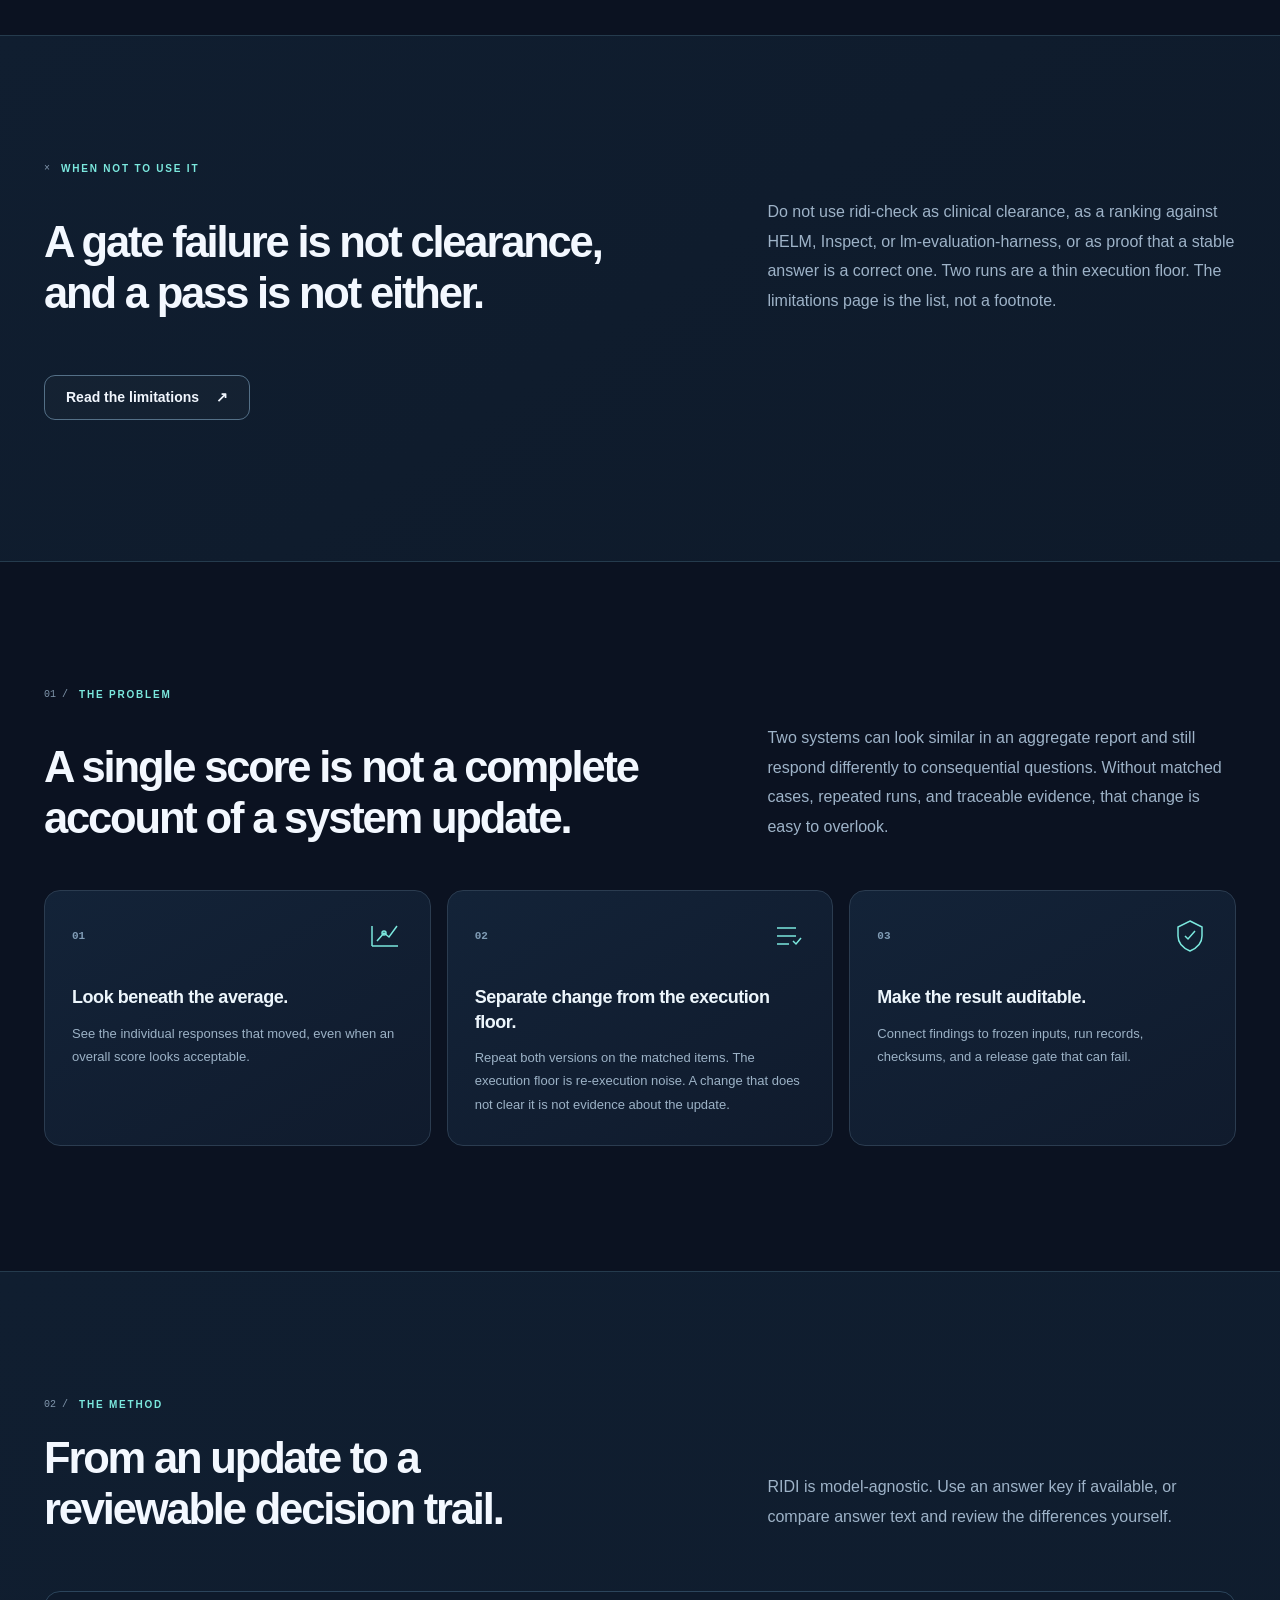
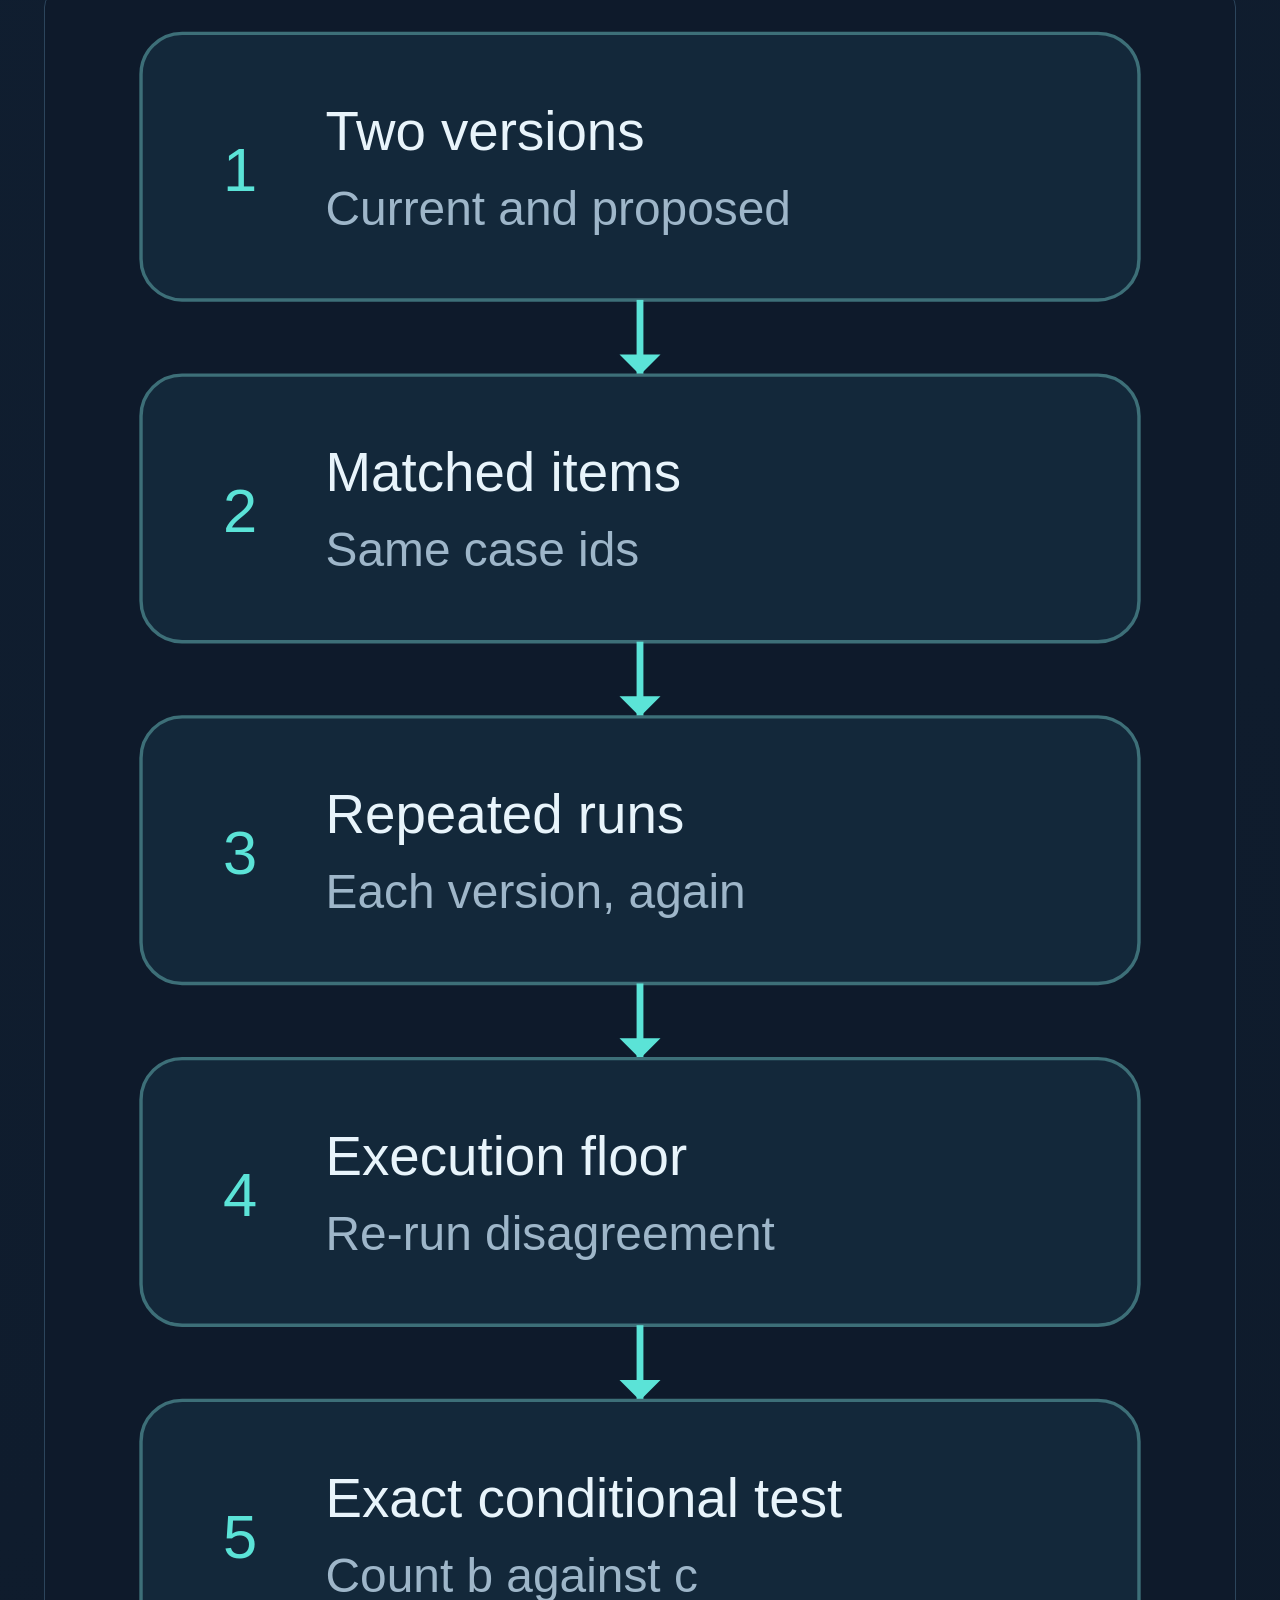
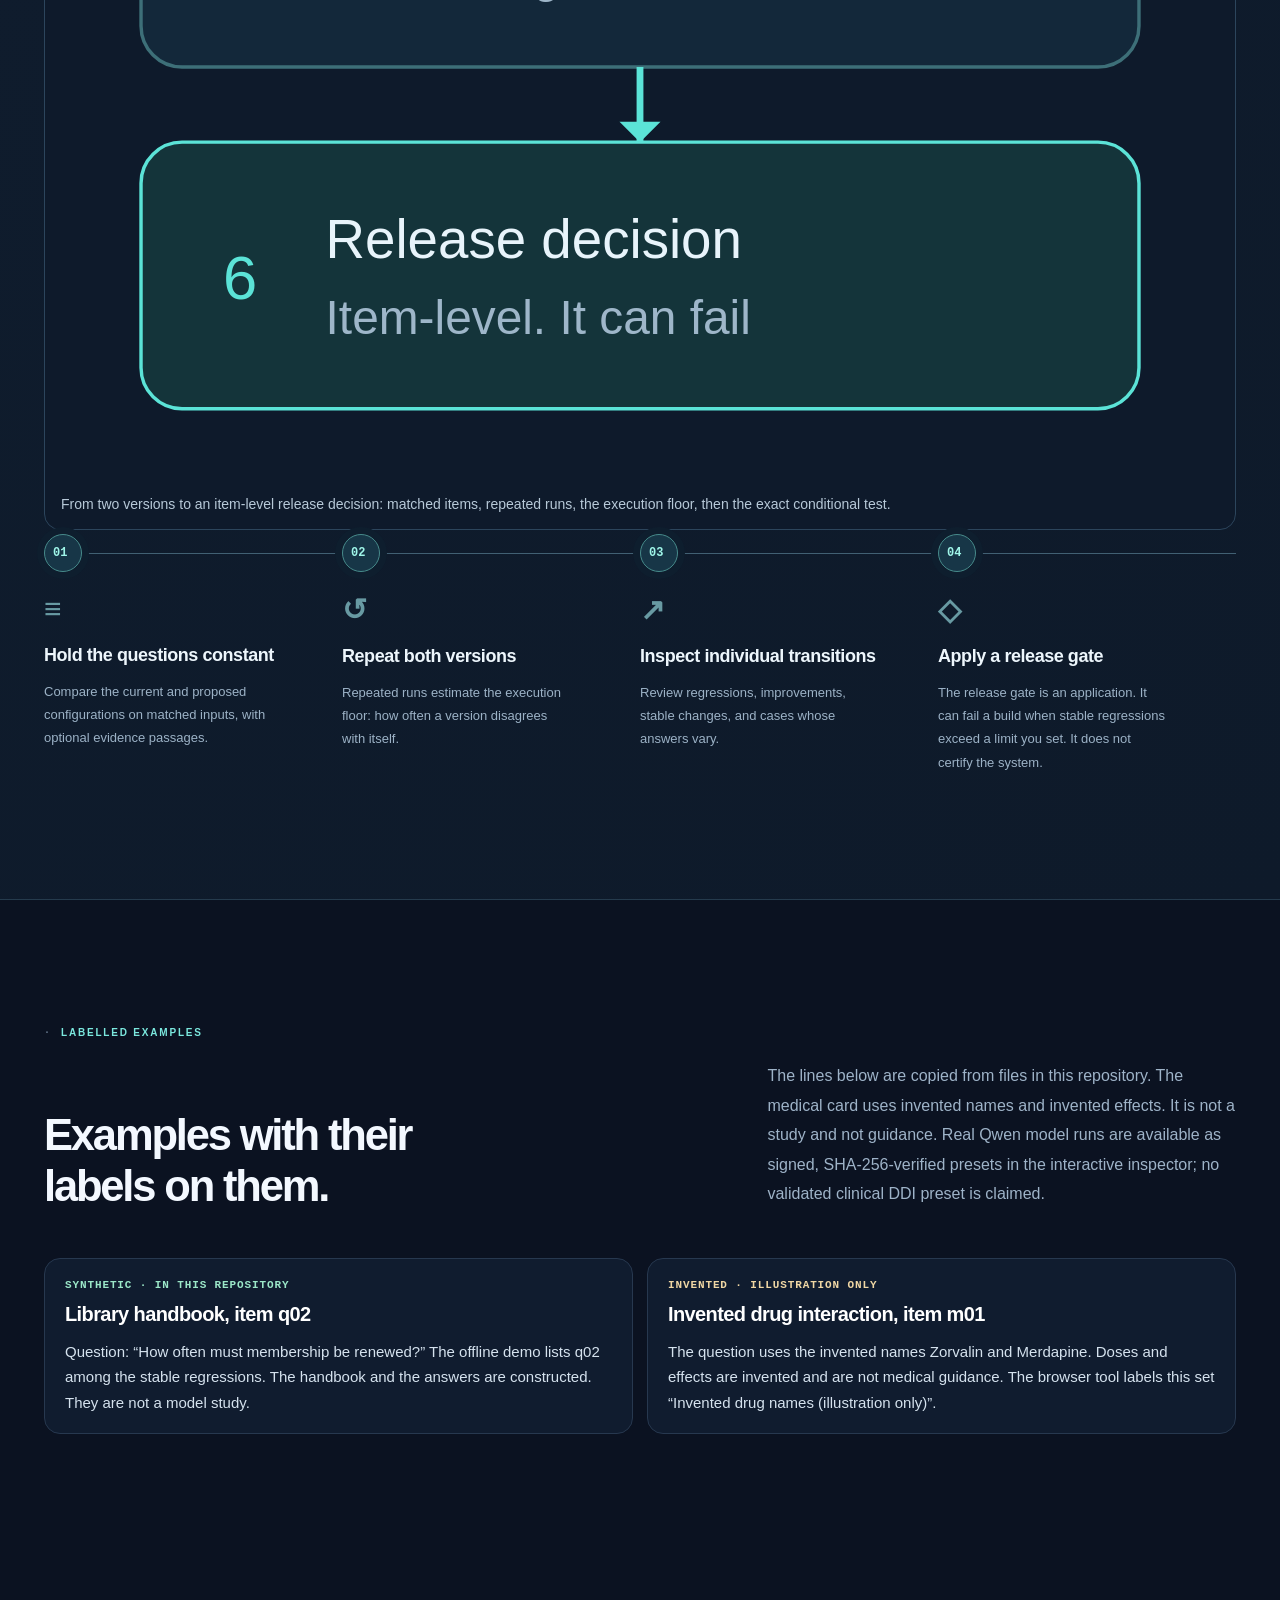
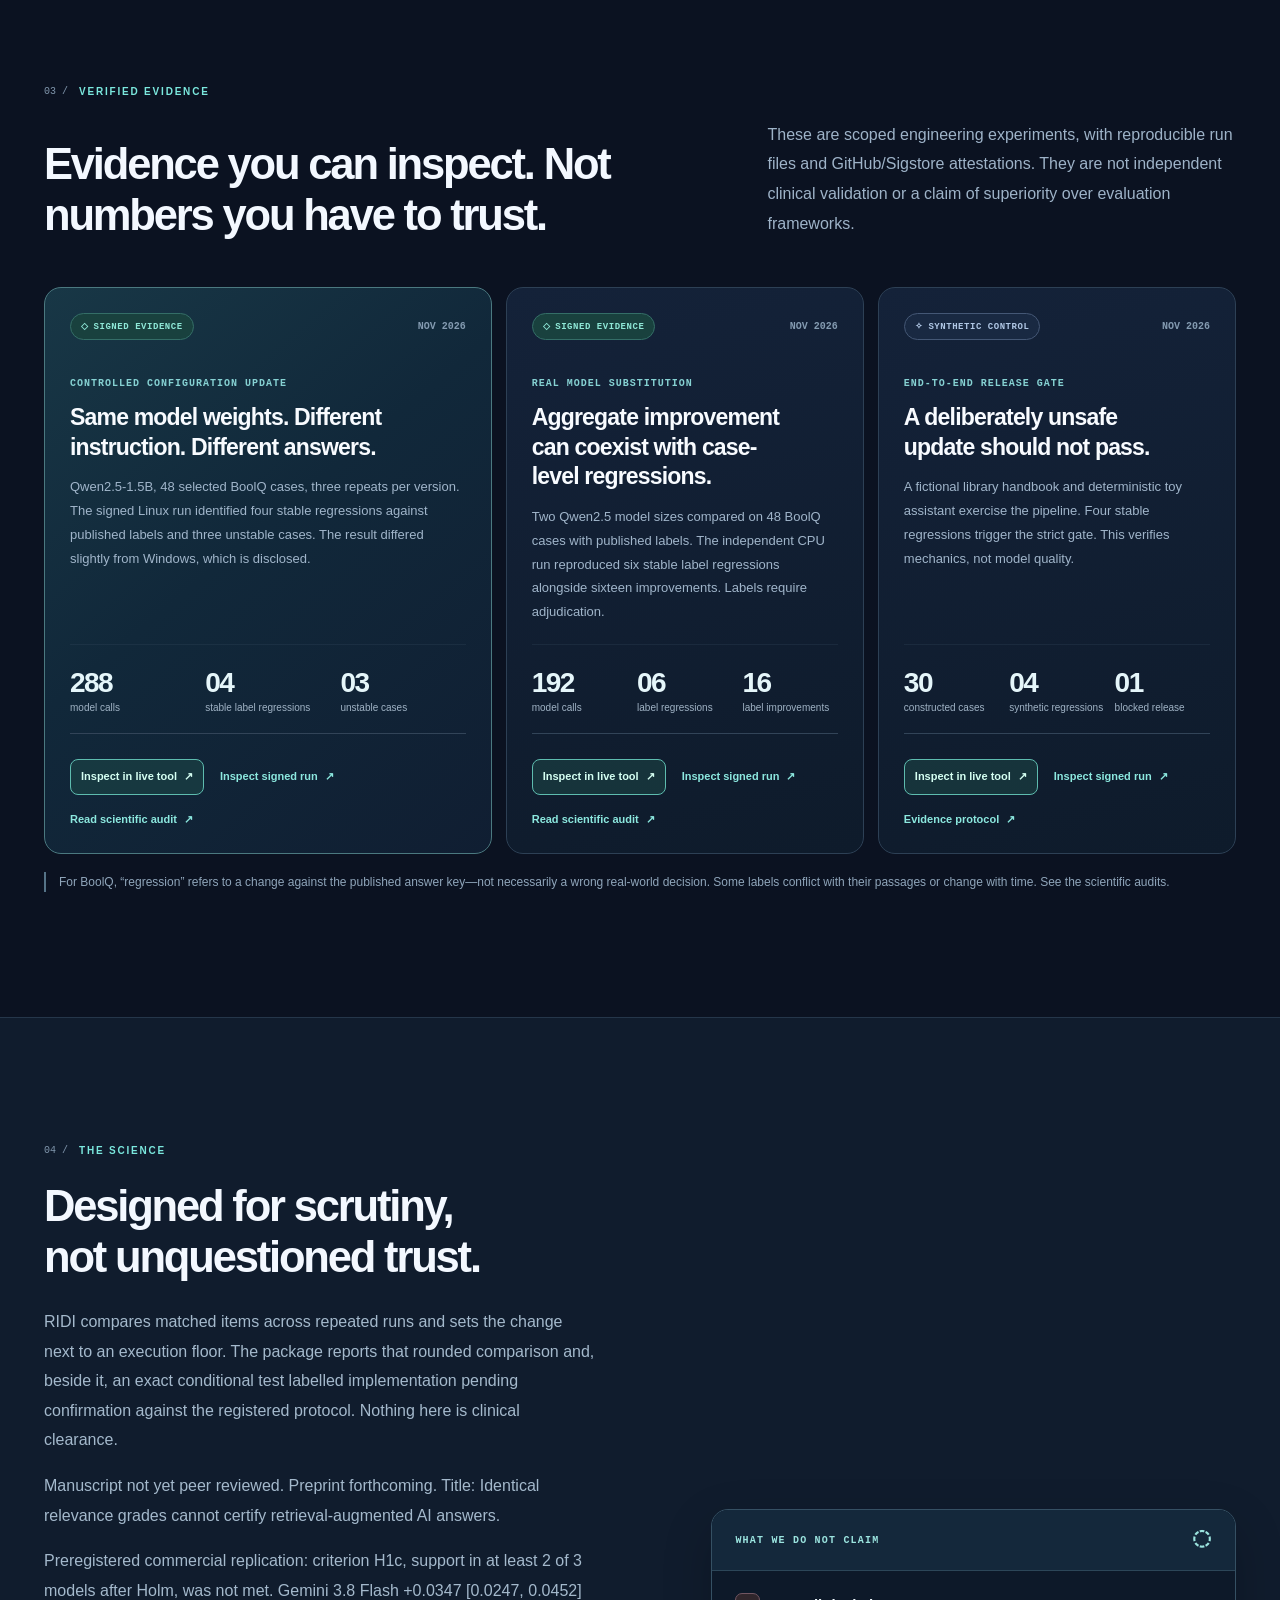
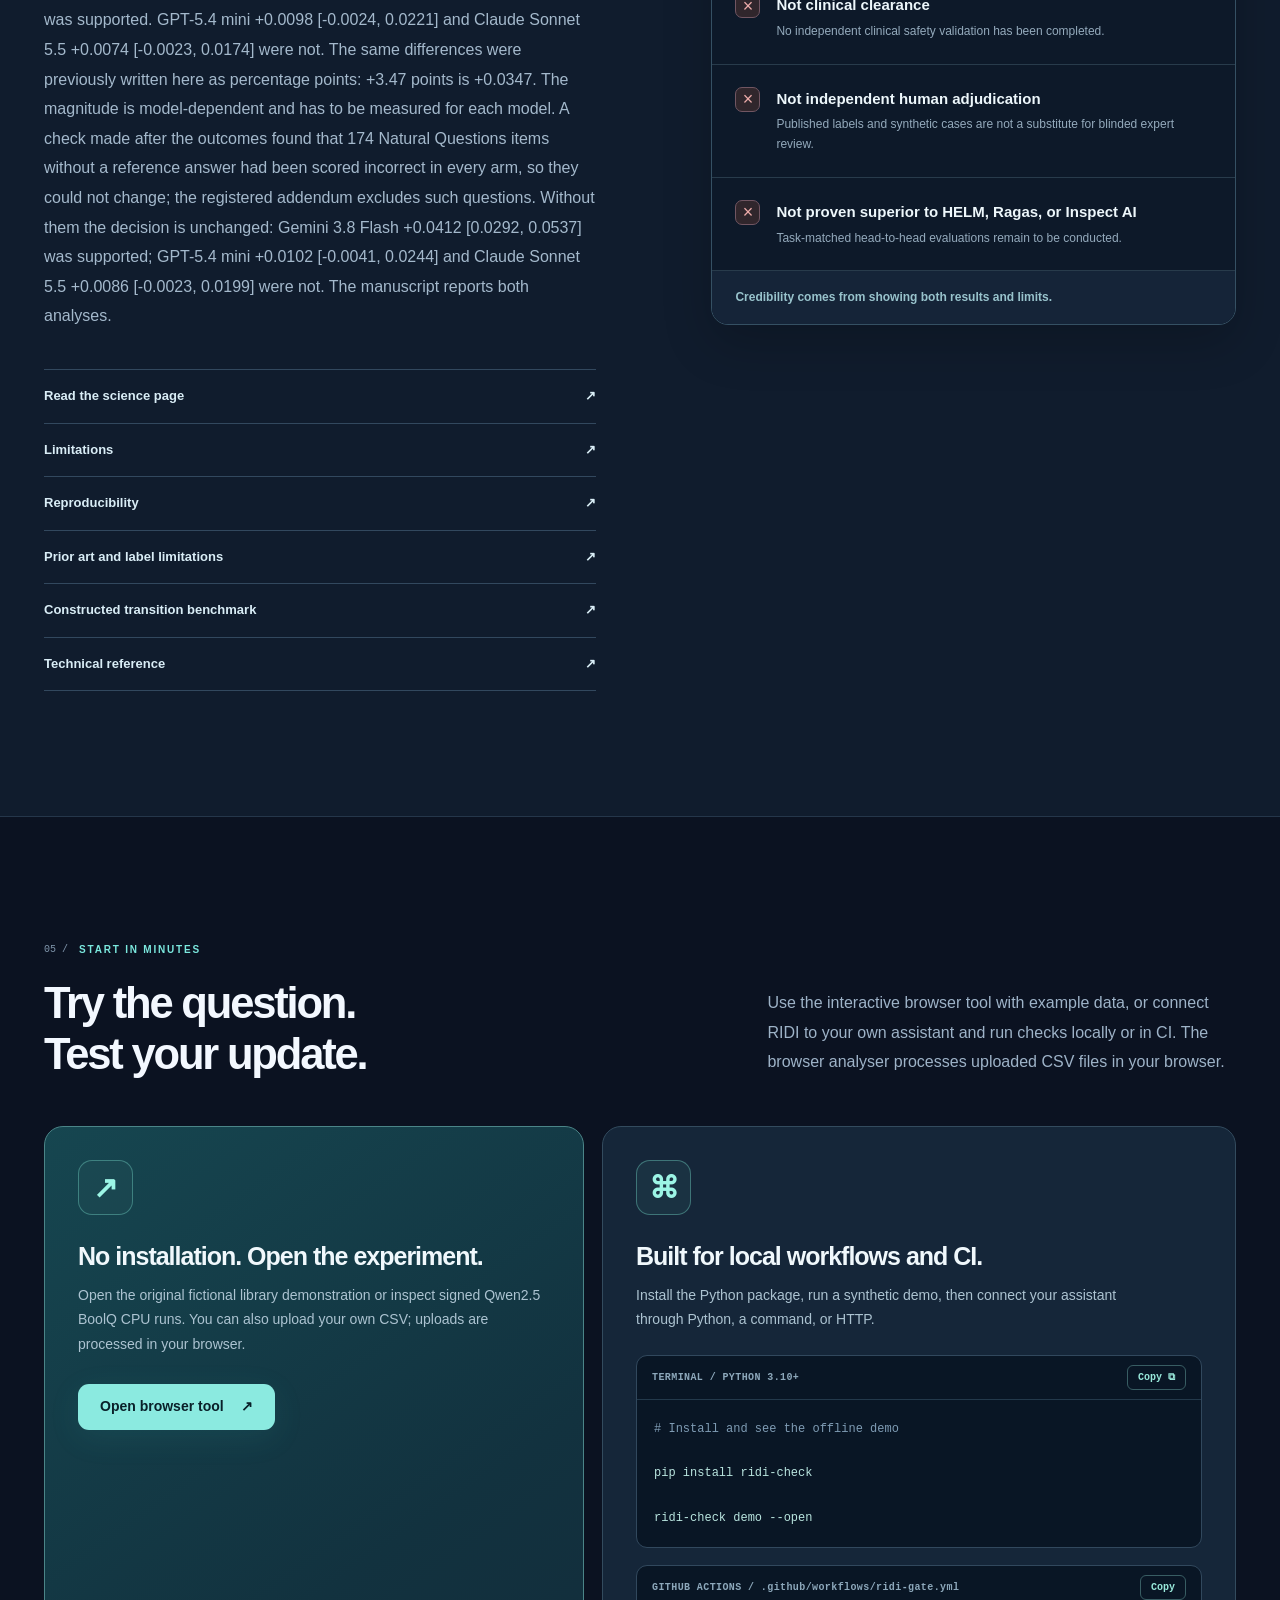
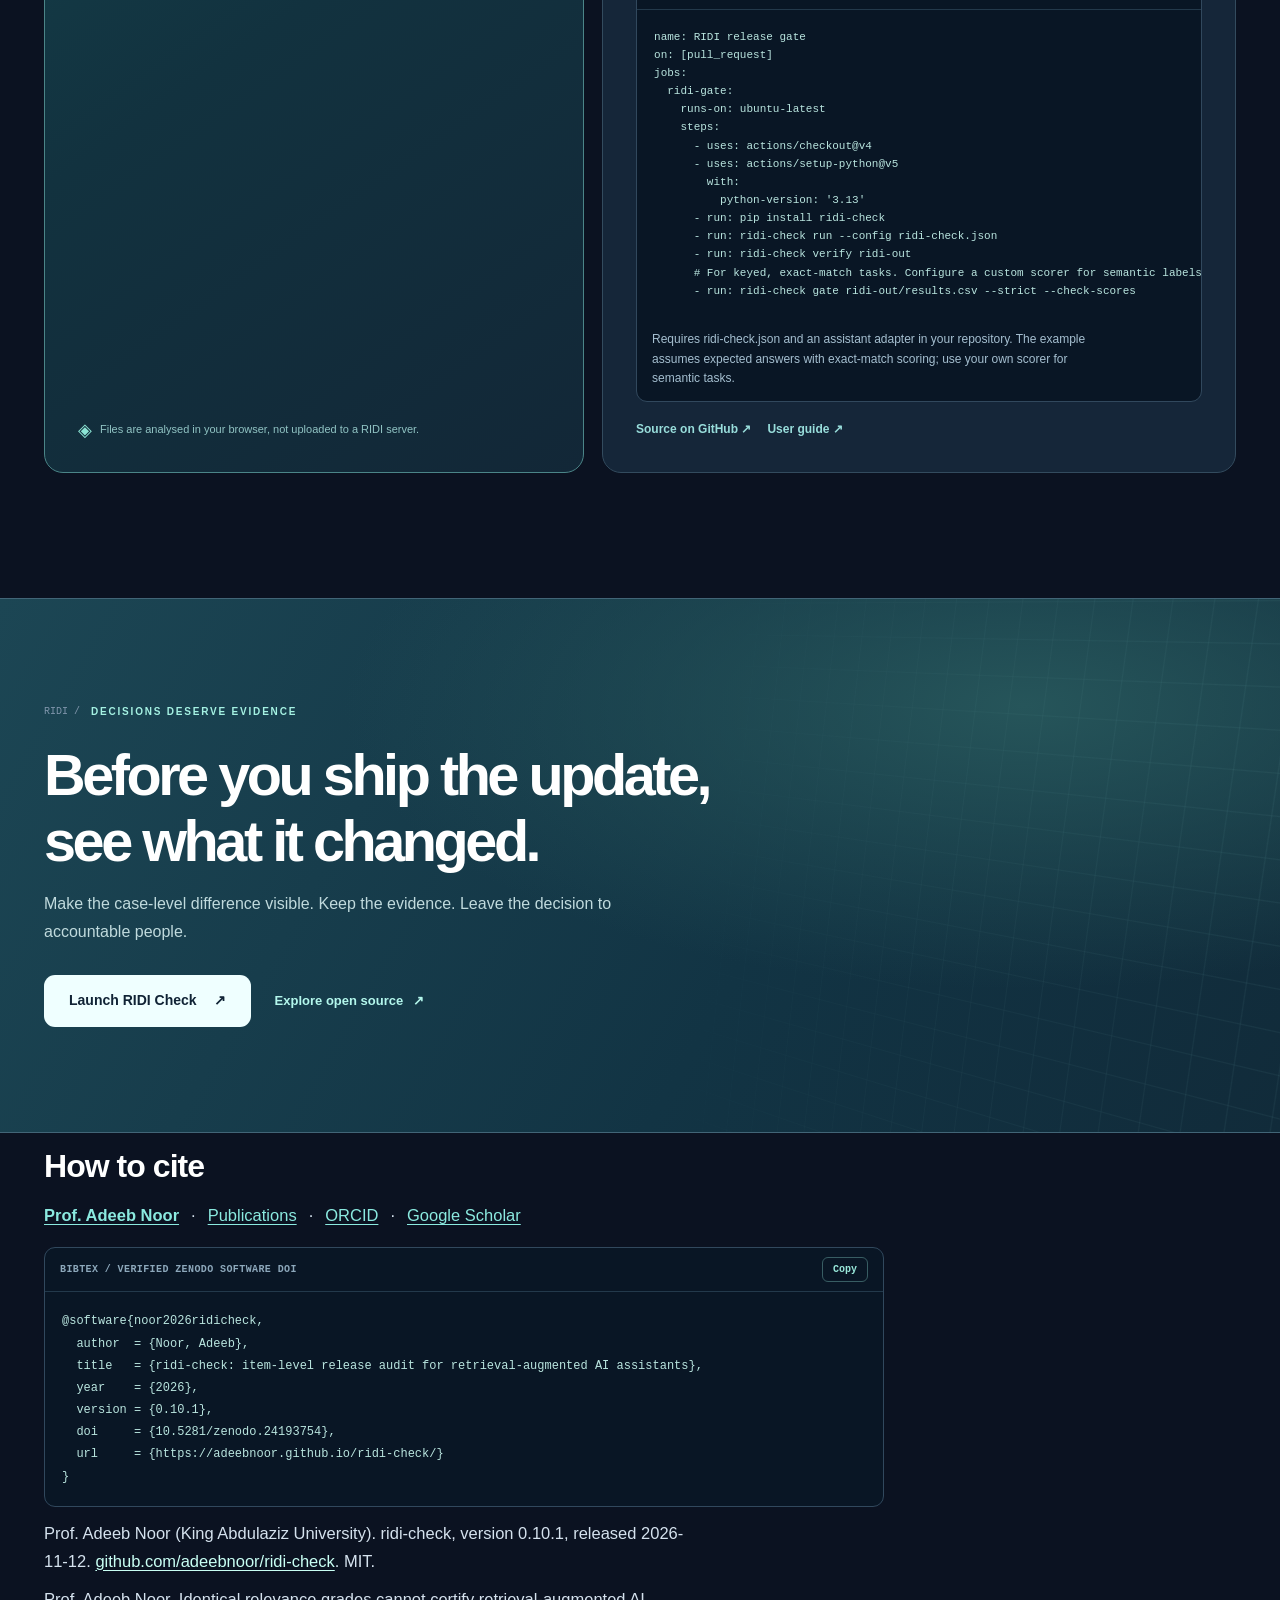
==== commit 59c31de0: "Site and README: manuscript status (not yet peer reviewed) and post-outcome reference-answer check T" ====
--- a/index.html
+++ b/index.html
@@ -30,7 +30,7 @@
   <link rel="canonical" href="https://adeebnoor.github.io/ridi-check/">
   <link rel="icon" type="image/svg+xml" href="./assets/favicon.svg">
   <link rel="stylesheet" href="./assets/site.css">
-  <script type="application/ld+json">{"@context":"https://schema.org","@graph":[{"@type":"SoftwareSourceCode","name":"ridi-check","identifier":"https://doi.org/10.5281/zenodo.24193754","description":"Compare two versions of a retrieval-augmented assistant on matched items. Repeated runs estimate an execution floor. The release gate is an application of the item-level labels.","codeRepository":"https://github.com/adeebnoor/ridi-check","url":"https://adeebnoor.github.io/ridi-check/","version":"0.10.1","datePublished":"2026-11-12","license":"https://opensource.org/licenses/MIT","programmingLanguage":"Python","author":{"@type":"Person","name":"Adeeb Noor","affiliation":{"@type":"CollegeOrUniversity","name":"King Abdulaziz University"}}},{"@type":"ScholarlyArticle","name":"Identical relevance grades cannot certify retrieval-augmented AI answers","author":{"@type":"Person","name":"Adeeb Noor","affiliation":{"@type":"CollegeOrUniversity","name":"King Abdulaziz University"}},"datePublished":"2026","description":"Manuscript under review. Preprint forthcoming. 10.5281/zenodo.24193754","isAccessibleForFree":true}]}</script>
+  <script type="application/ld+json">{"@context":"https://schema.org","@graph":[{"@type":"SoftwareSourceCode","name":"ridi-check","identifier":"https://doi.org/10.5281/zenodo.24193754","description":"Compare two versions of a retrieval-augmented assistant on matched items. Repeated runs estimate an execution floor. The release gate is an application of the item-level labels.","codeRepository":"https://github.com/adeebnoor/ridi-check","url":"https://adeebnoor.github.io/ridi-check/","version":"0.10.1","datePublished":"2026-11-12","license":"https://opensource.org/licenses/MIT","programmingLanguage":"Python","author":{"@type":"Person","name":"Adeeb Noor","affiliation":{"@type":"CollegeOrUniversity","name":"King Abdulaziz University"}}},{"@type":"ScholarlyArticle","name":"Identical relevance grades cannot certify retrieval-augmented AI answers","author":{"@type":"Person","name":"Adeeb Noor","affiliation":{"@type":"CollegeOrUniversity","name":"King Abdulaziz University"}},"datePublished":"2026","description":"Manuscript not yet peer reviewed. Preprint forthcoming. 10.5281/zenodo.24193754","isAccessibleForFree":true}]}</script>
   <script src="./assets/site.js" defer></script>
   <title>RIDI Check — Decisions deserve more than a score</title>
 </head>
@@ -385,8 +385,8 @@
           <span class="section-kicker"><span class="kicker-index">04 /</span> <span data-i18n="researchKicker">THE SCIENCE</span></span>
           <h2 data-i18n="researchTitle">Designed for scrutiny, not unquestioned trust.</h2>
           <p data-i18n="researchBody">RIDI compares matched items across repeated runs and sets the change next to an execution floor. The package reports that rounded comparison and, beside it, an exact conditional test labelled implementation pending confirmation against the registered protocol. Nothing here is clinical clearance.</p>
-          <p data-i18n="manuscriptLine">Manuscript under review. Preprint forthcoming. Title: Identical relevance grades cannot certify retrieval-augmented AI answers.</p>
-          <p data-i18n="replicationLine">Preregistered commercial replication: criterion H1c, support in at least 2 of 3 models after Holm, was not met. Gemini 3.8 Flash +0.0347 [0.0247, 0.0452] was supported. GPT-5.4 mini +0.0098 [-0.0024, 0.0221] and Claude Sonnet 5.5 +0.0074 [-0.0023, 0.0174] were not. The same differences were previously written here as percentage points: +3.47 points is +0.0347. The magnitude is model-dependent and has to be measured for each model.</p>
+          <p data-i18n="manuscriptLine">Manuscript not yet peer reviewed. Preprint forthcoming. Title: Identical relevance grades cannot certify retrieval-augmented AI answers.</p>
+          <p data-i18n="replicationLine">Preregistered commercial replication: criterion H1c, support in at least 2 of 3 models after Holm, was not met. Gemini 3.8 Flash +0.0347 [0.0247, 0.0452] was supported. GPT-5.4 mini +0.0098 [-0.0024, 0.0221] and Claude Sonnet 5.5 +0.0074 [-0.0023, 0.0174] were not. The same differences were previously written here as percentage points: +3.47 points is +0.0347. The magnitude is model-dependent and has to be measured for each model. A check made after the outcomes found that 174 Natural Questions items without a reference answer had been scored incorrect in every arm, so they could not change; the registered addendum excludes such questions. Without them the decision is unchanged: Gemini 3.8 Flash +0.0412 [0.0292, 0.0537] was supported; GPT-5.4 mini +0.0102 [-0.0041, 0.0244] and Claude Sonnet 5.5 +0.0086 [-0.0023, 0.0199] were not. The manuscript reports both analyses.</p>
           <div class="research-links"><a href="./research.html"><span data-i18n="sciencePage">Read the science page</span><span aria-hidden="true">↗</span></a><a href="./limitations.html"><span data-i18n="navLimits">Limitations</span><span aria-hidden="true">↗</span></a><a href="./reproducibility.html"><span data-i18n="navRepro">Reproducibility</span><span aria-hidden="true">↗</span></a><a href="https://github.com/adeebnoor/ridi-check/blob/main/docs/research/prior_art_boolq_temporal_drift_20261113.md" target="_blank" rel="noopener noreferrer"><span data-i18n="priorArtLink">Prior art and label limitations</span><span aria-hidden="true">↗</span></a><a href="https://github.com/adeebnoor/ridi-check/tree/main/benchmarks/transitions" target="_blank" rel="noopener noreferrer"><span data-i18n="benchmarkLink">Constructed transition benchmark</span><span aria-hidden="true">↗</span></a><a href="https://github.com/adeebnoor/ridi-check/blob/main/docs/REFERENCE.md" target="_blank" rel="noopener noreferrer"><span data-i18n="referenceLink">Technical reference</span><span aria-hidden="true">↗</span></a></div>
         </div>
         <div class="research-panel">
@@ -479,13 +479,13 @@
     </div>
     <div data-lang-block="en">
       <p>Prof. Adeeb Noor (King Abdulaziz University). ridi-check, version 0.10.1, released 2026-11-12. <a href="https://github.com/adeebnoor/ridi-check" target="_blank" rel="noopener noreferrer">github.com/adeebnoor/ridi-check</a>. MIT.</p>
-      <p>Prof. Adeeb Noor. Identical relevance grades cannot certify retrieval-augmented AI answers. 2026. Manuscript under review. Preprint forthcoming. King Abdulaziz University.</p>
+      <p>Prof. Adeeb Noor. Identical relevance grades cannot certify retrieval-augmented AI answers. 2026. Manuscript not yet peer reviewed. Preprint forthcoming. King Abdulaziz University.</p>
       <p>Cite this software: <a href="https://doi.org/10.5281/zenodo.24193754">10.5281/zenodo.24193754</a> (all versions). The snapshot of commit 9ea26b8 is <a href="https://doi.org/10.5281/zenodo.24193755">10.5281/zenodo.24193755</a>.</p>
       <p>RIDI-24: <a href="https://doi.org/10.17605/OSF.IO/7UZV5" target="_blank" rel="noopener noreferrer">10.17605/OSF.IO/7UZV5</a>. Commercial addendum: <a href="https://doi.org/10.17605/OSF.IO/ANBJD" target="_blank" rel="noopener noreferrer">10.17605/OSF.IO/ANBJD</a>.</p>
     </div>
     <div data-lang-block="ar" lang="ar" hidden>
       <p>الأستاذ نور (جامعة الملك عبدالعزيز). ridi-check، الإصدار 0.10.1، صدر في 2026-11-12. <a href="https://github.com/adeebnoor/ridi-check" target="_blank" rel="noopener noreferrer">github.com/adeebnoor/ridi-check</a>. رخصة MIT.</p>
-      <p>الأستاذ نور. Identical relevance grades cannot certify retrieval-augmented AI answers. 2026. مخطوطة قيد المراجعة. النسخة الأولية ستصدر لاحقاً. جامعة الملك عبدالعزيز.</p>
+      <p>الأستاذ نور. Identical relevance grades cannot certify retrieval-augmented AI answers. 2026. مخطوطة لم تُحكَّم بعد. النسخة الأولية ستصدر لاحقاً. جامعة الملك عبدالعزيز.</p>
       <p>للاستشهاد بهذا البرنامج: <a href="https://doi.org/10.5281/zenodo.24193754">10.5281/zenodo.24193754</a> (كل الإصدارات). لقطة الالتزام 9ea26b8 هي <a href="https://doi.org/10.5281/zenodo.24193755">10.5281/zenodo.24193755</a>.</p>
       <p>RIDI-24: <a href="https://doi.org/10.17605/OSF.IO/7UZV5" target="_blank" rel="noopener noreferrer">10.17605/OSF.IO/7UZV5</a>. الملحق التجاري: <a href="https://doi.org/10.17605/OSF.IO/ANBJD" target="_blank" rel="noopener noreferrer">10.17605/OSF.IO/ANBJD</a>.</p>
     </div>
